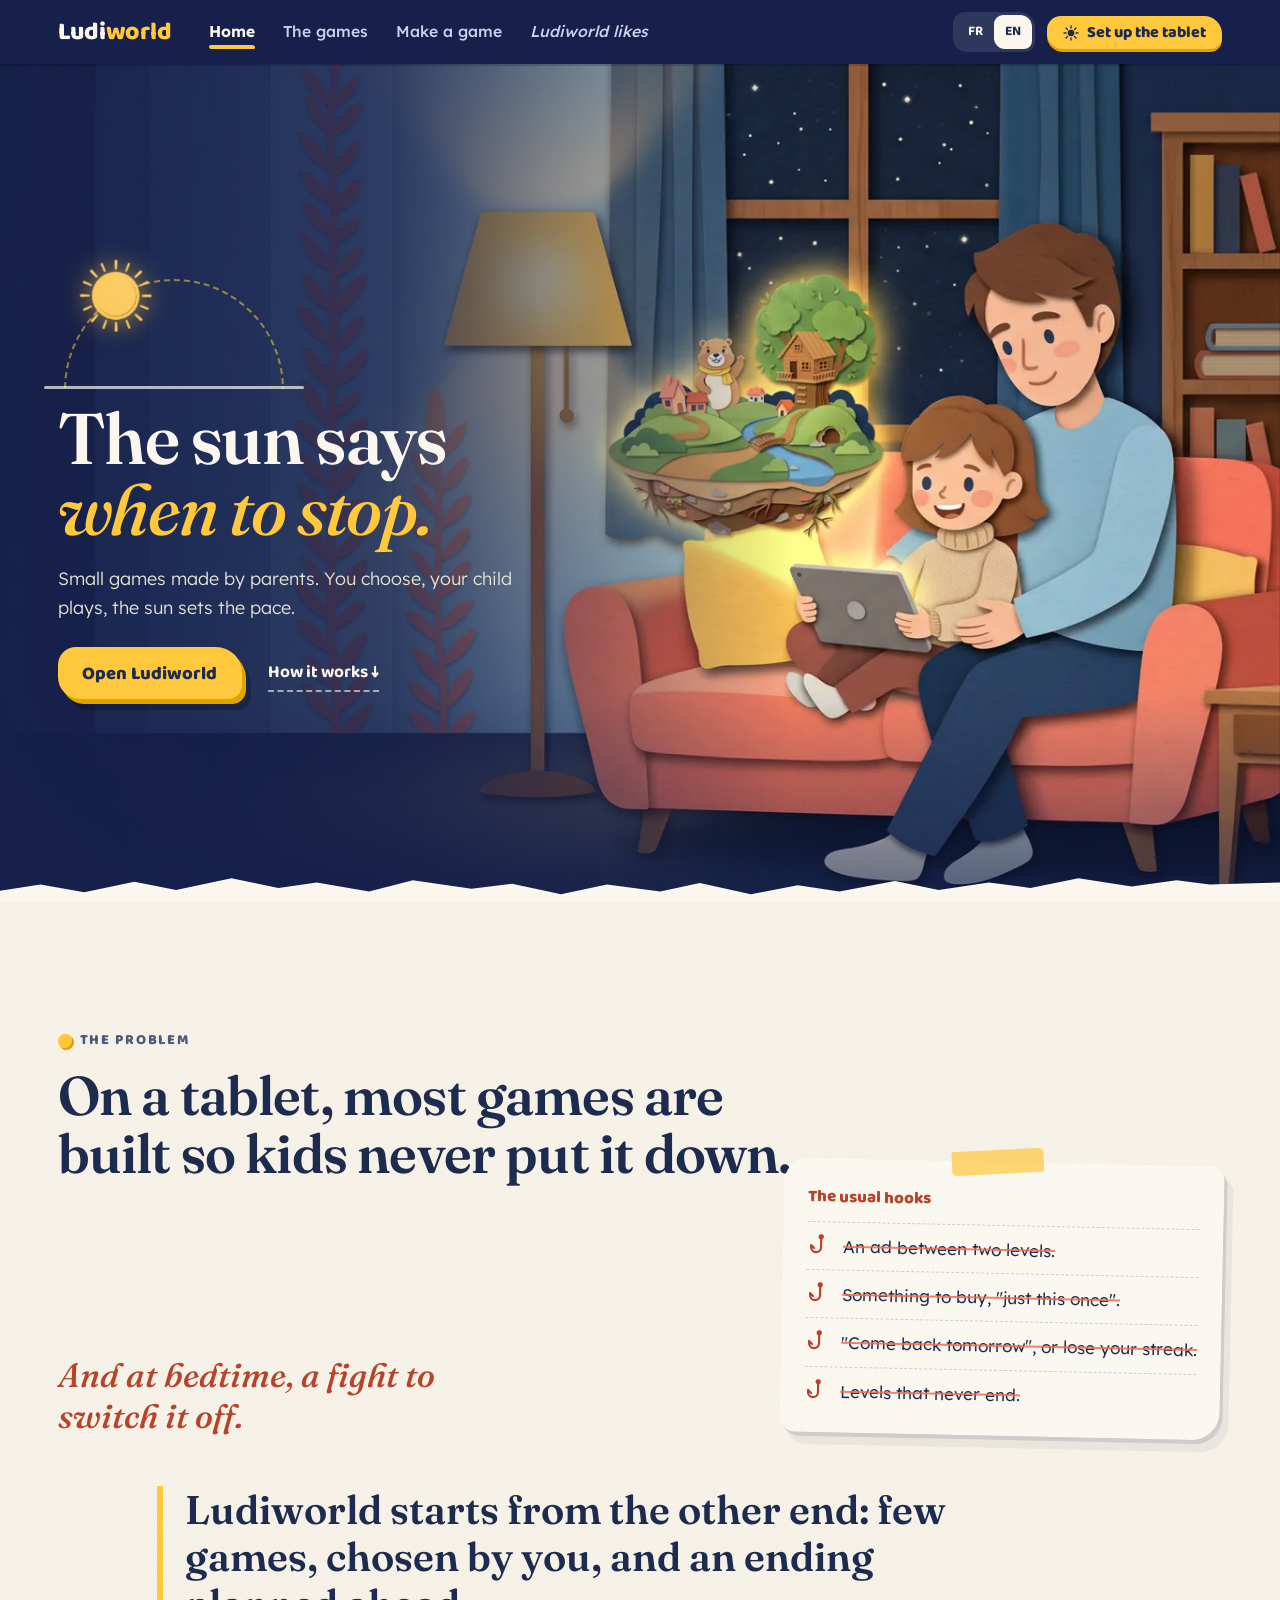
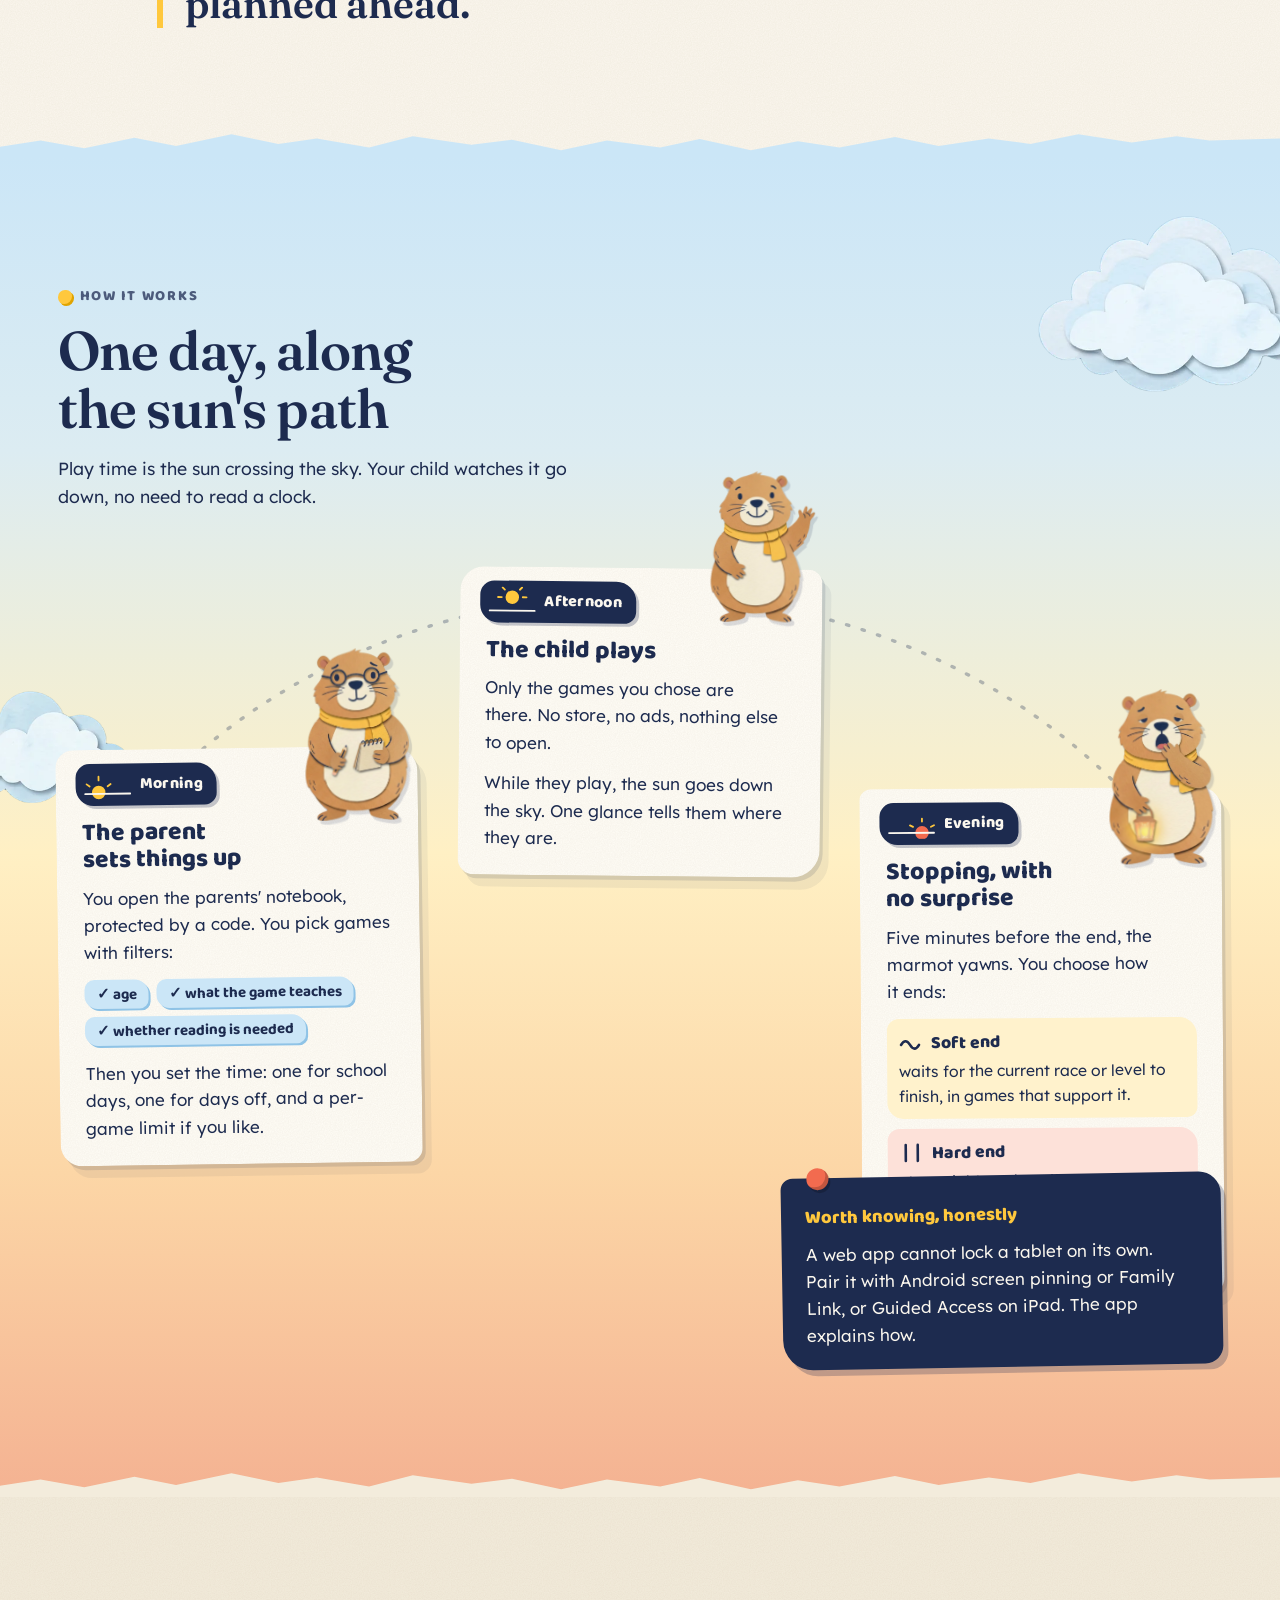
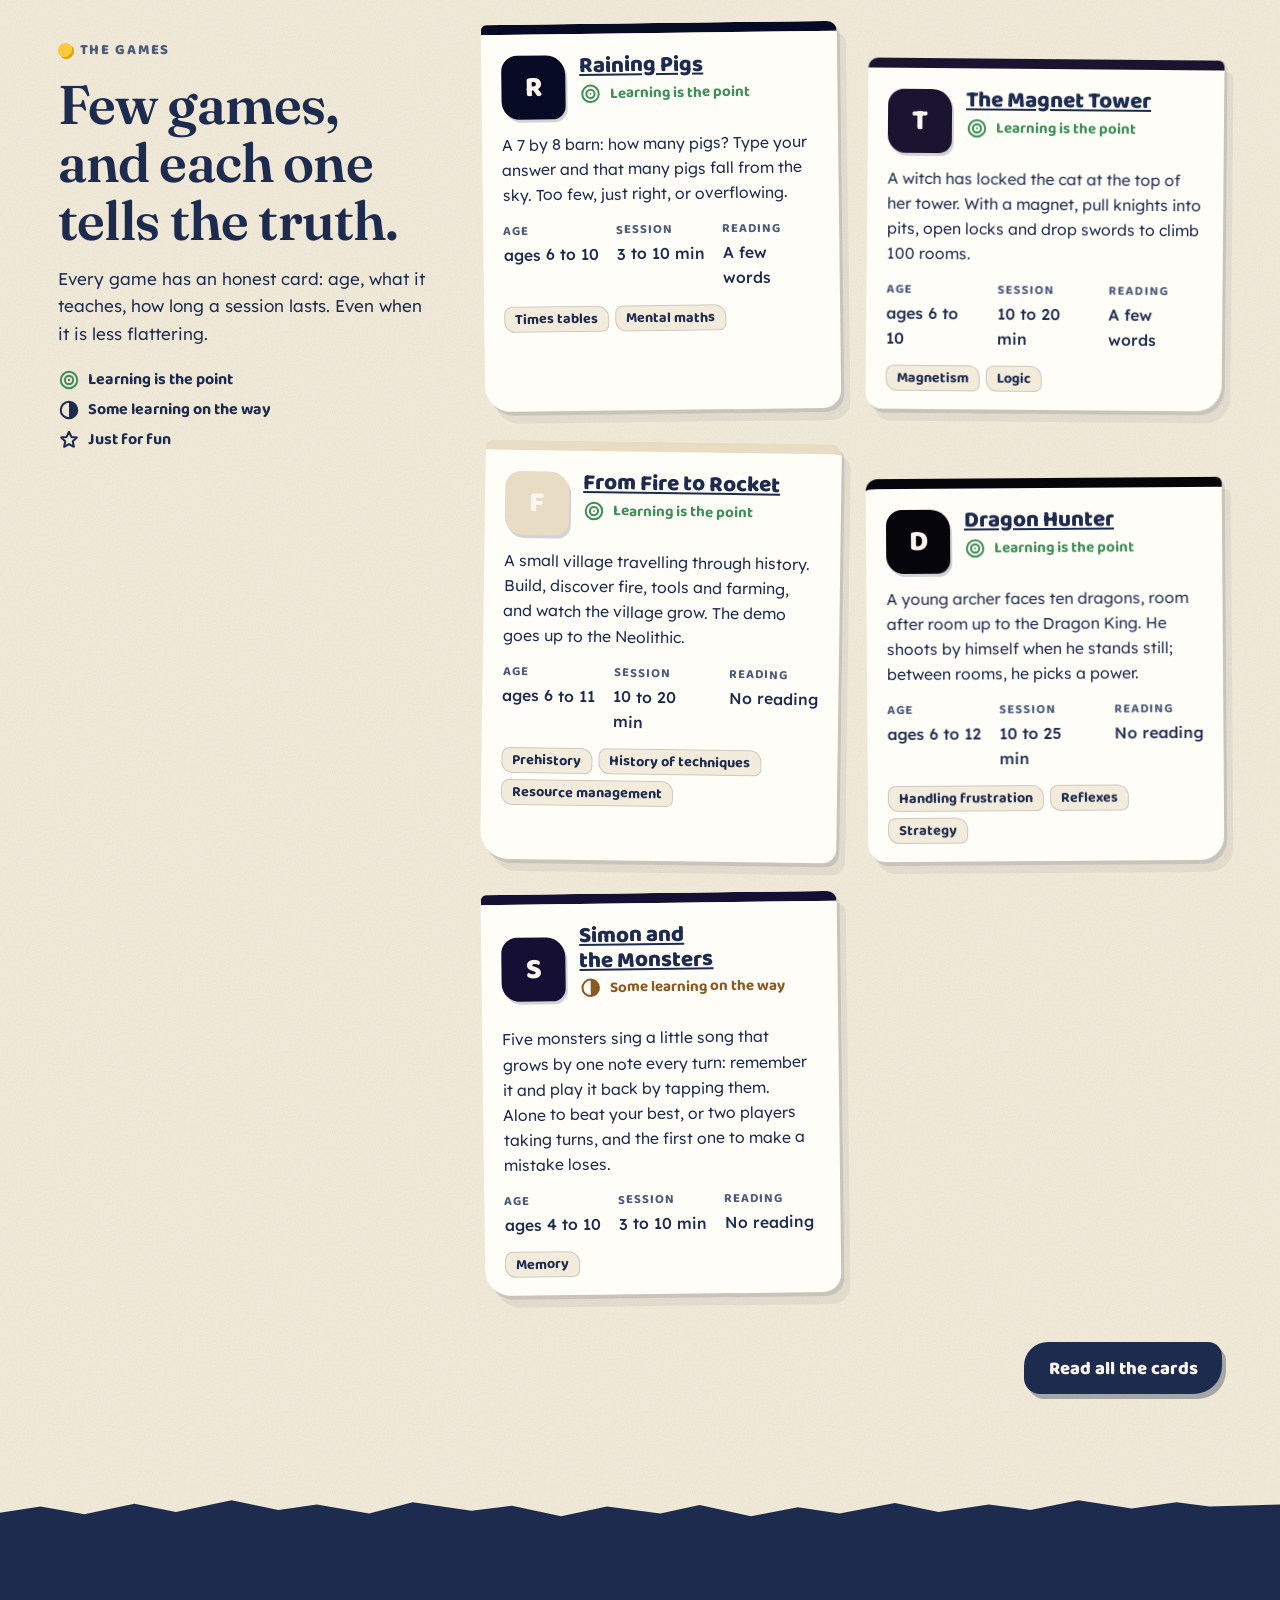
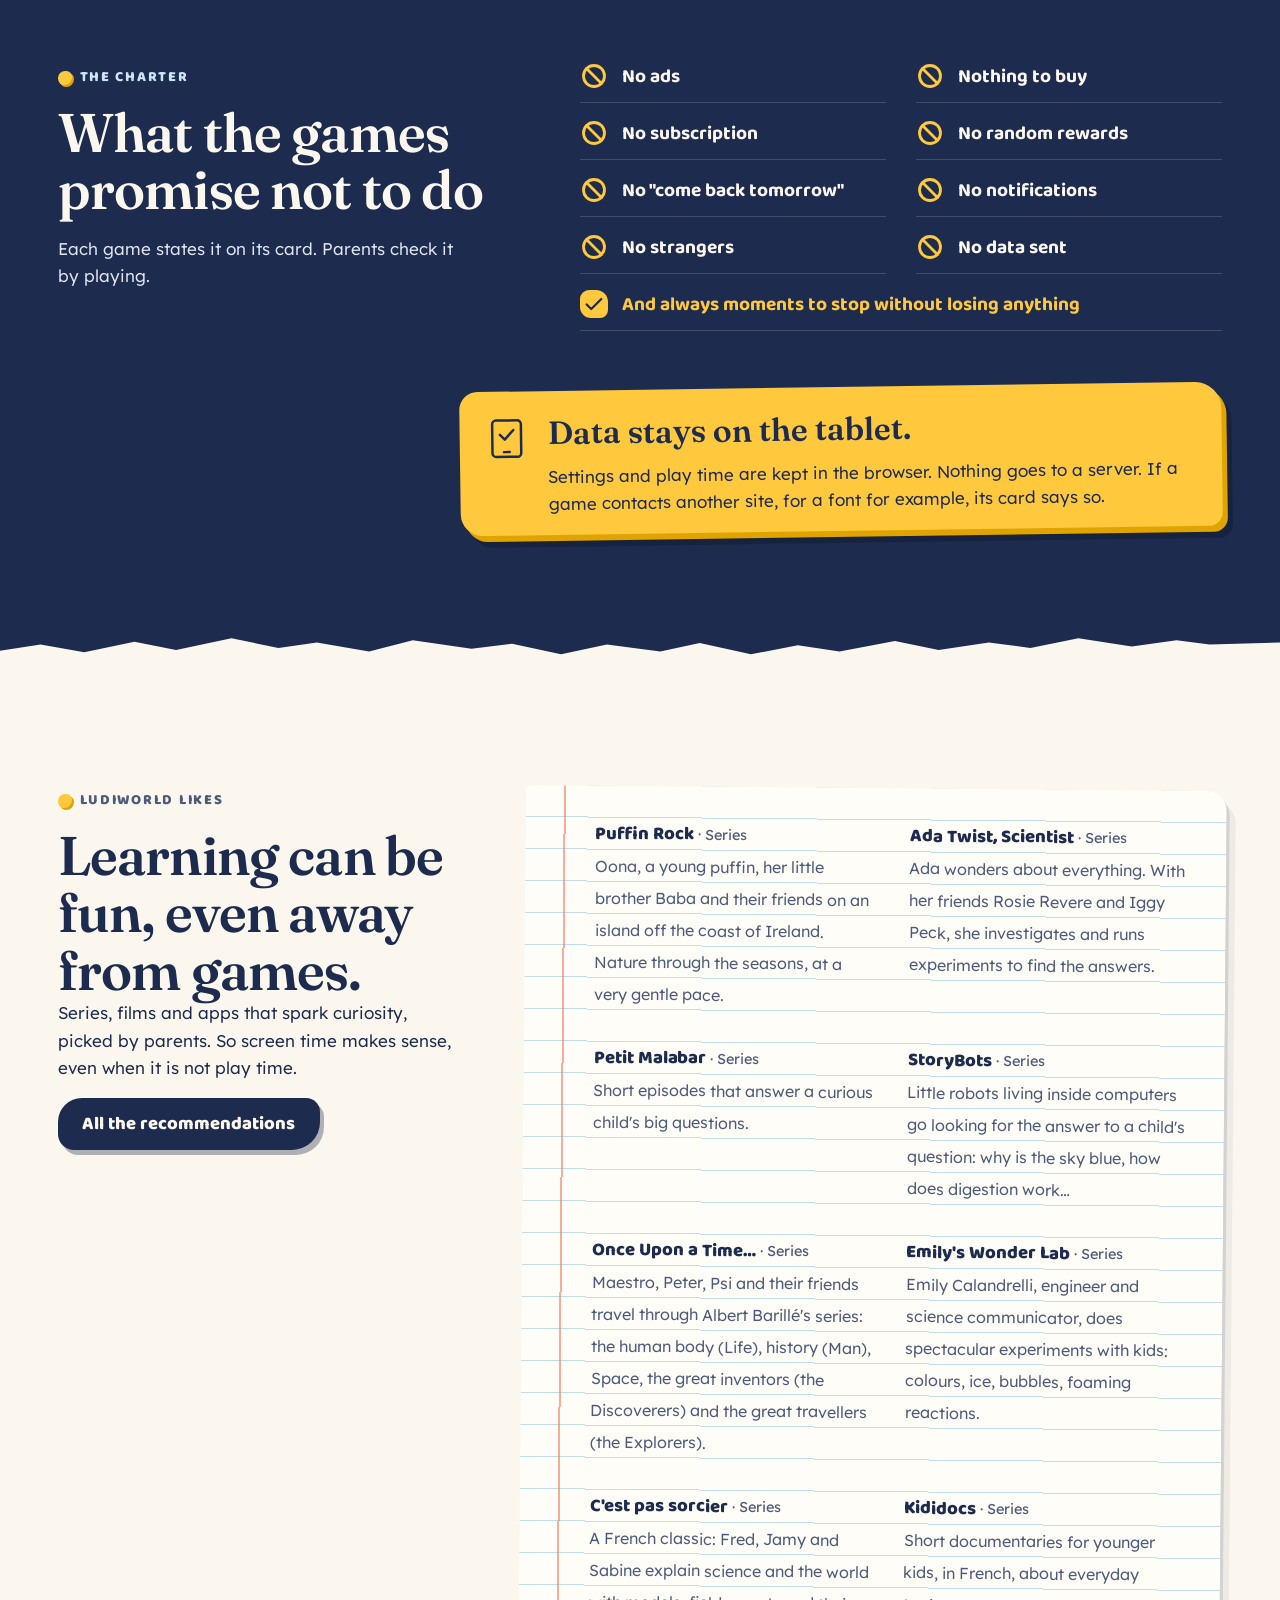
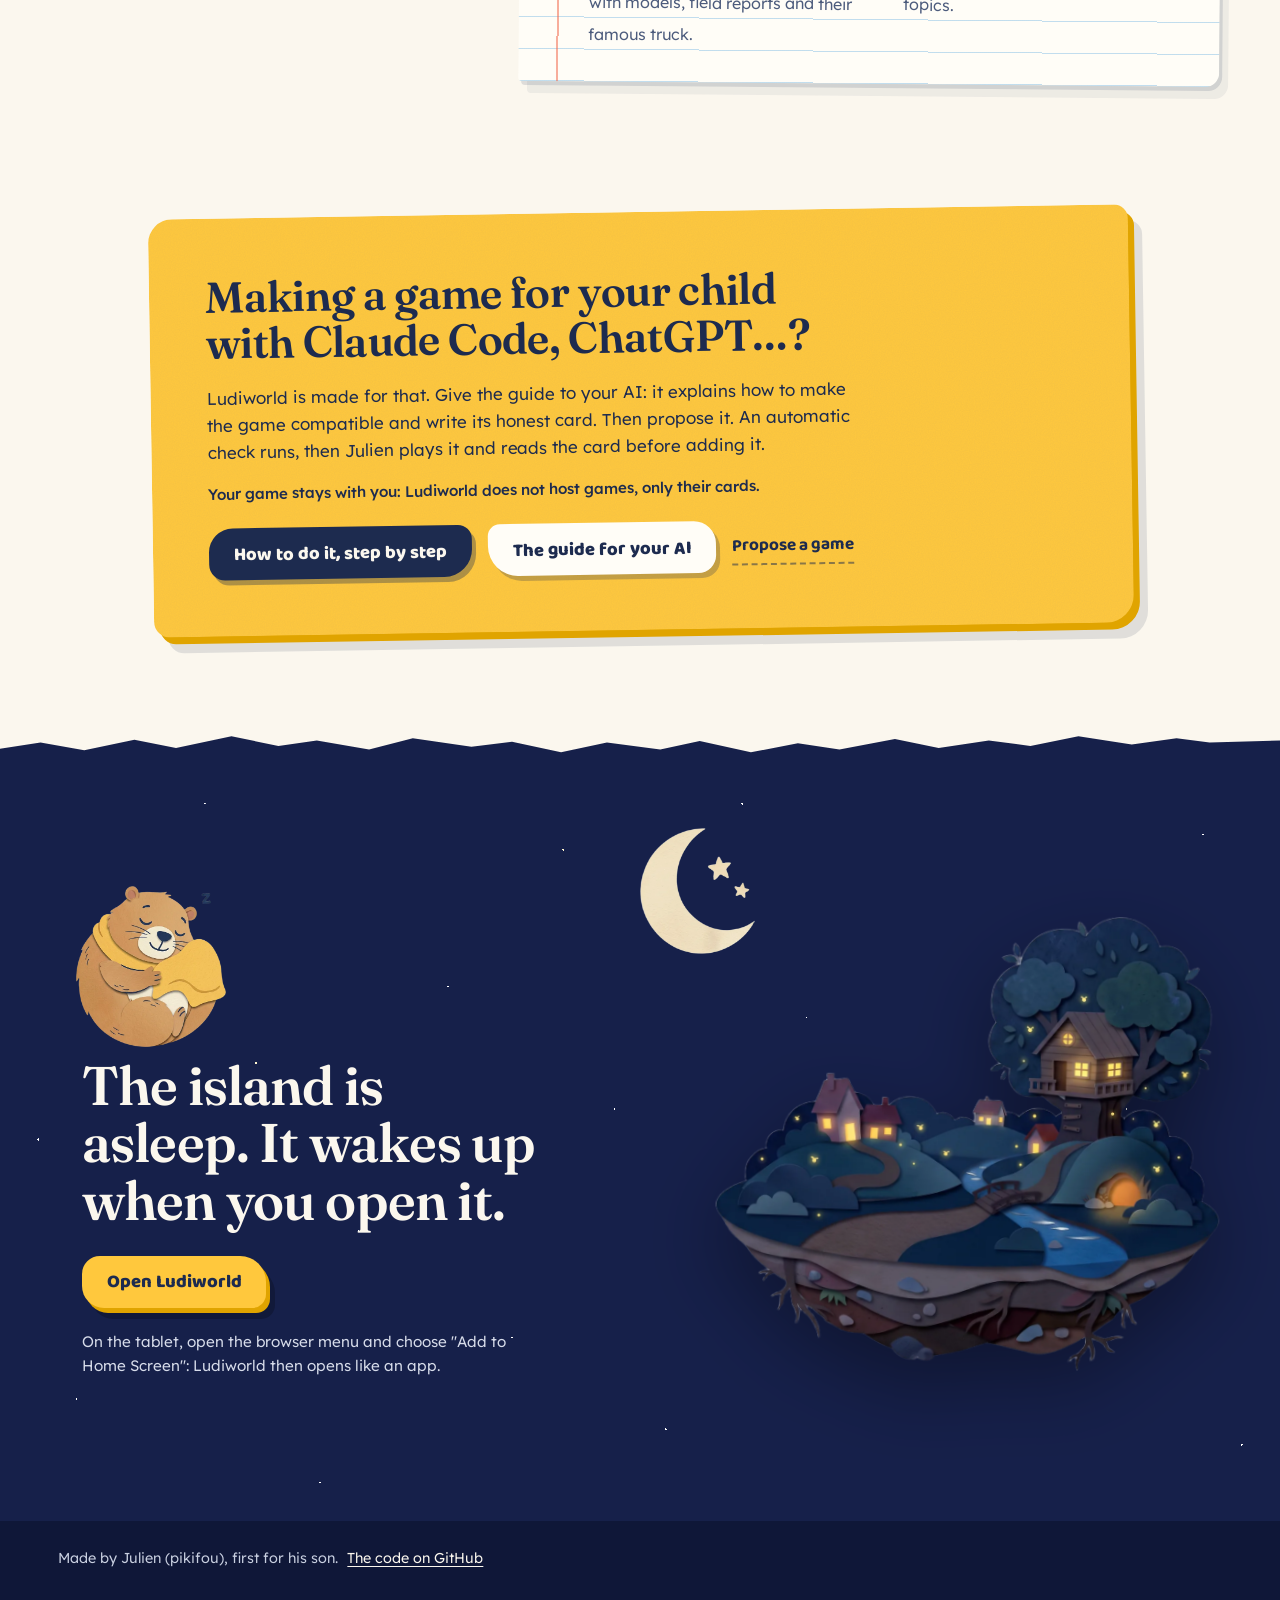
==== docs/index.html @ d77942cc "Site autour de l'appli : barre commune, Les jeux, Créer un jeu, Ludiworld aime bien - Barre du site " ====
<!doctype html>
<html lang="fr">
<head>
  <meta charset="utf-8">
  <meta name="viewport" content="width=device-width, initial-scale=1, viewport-fit=cover">
  <title>Ludiworld</title>
  <meta name="description" content="Des petits jeux faits maison par des parents, qui font apprendre. Le parent choisit les jeux et le temps de jeu, le soleil dit quand on s'arrête.">
  <meta name="theme-color" content="#7cc6f2">
  <link rel="manifest" href="manifest.webmanifest">
  <link rel="icon" href="icons/favicon-64.png">
  <link rel="apple-touch-icon" href="icons/icon-180.png">
  <link rel="preload" href="fonts/baloo2-800.woff2" as="font" type="font/woff2" crossorigin>
  <link rel="preload" href="fonts/lexend.woff2" as="font" type="font/woff2" crossorigin>
  <link rel="stylesheet" href="site/barre.css">
  <link rel="stylesheet" href="style.css">
</head>
<body>
  <!-- Première ouverture : le parent prépare Ludiworld -->
  <section id="v-accueil" class="accueil" hidden></section>

  <!-- Côté enfant : l'île et le soleil -->
  <section id="v-enfant" class="enfant" hidden>
    <div class="ciel" aria-hidden="true">
      <img class="astre soleil" src="img/soleil.webp" alt="">
      <img class="astre lune" src="img/lune.webp" alt="">
      <span class="etoiles"></span>
      <img class="nuage n1" src="img/nuage-1.webp" alt="">
      <img class="nuage n2" src="img/nuage-2.webp" alt="">
      <img class="nuage n3" src="img/nuage-3.webp" alt="">
    </div>
    <header class="e-haut">
      <h1 class="e-salut" id="e-salut"></h1>
      <p class="e-temps" id="e-temps" aria-live="polite"></p>
      <button type="button" class="e-qui" id="e-qui" hidden><svg viewBox="0 0 24 24" aria-hidden="true" class="ico"><circle cx="12" cy="8" r="4.5" fill="currentColor"/><path d="M3.5 21c1.2-4.6 4.6-7 8.5-7s7.3 2.4 8.5 7z" fill="currentColor"/></svg><span></span></button>
    </header>
    <div class="e-monde" aria-hidden="true">
      <div class="ile">
        <img class="ile-jour" src="img/ile-jour.webp" alt="">
        <img class="ile-nuit" src="img/ile-nuit.webp" alt="">
        <img class="marmotte" id="e-marmotte" src="img/marmotte-salut.webp" alt="">
      </div>
    </div>
    <nav class="e-jeux" id="e-jeux" aria-label="Jeux"></nav>
    <div class="e-dodo" id="e-dodo" hidden></div>
    <button type="button" class="e-parents" id="e-parents"><svg viewBox="0 0 24 24" aria-hidden="true" class="ico"><rect x="4" y="10.5" width="16" height="11" rx="2.5" fill="currentColor"/><path d="M8 10.5V7a4 4 0 0 1 8 0v3.5" fill="none" stroke="currentColor" stroke-width="2.4"/></svg><span class="e-parents-txt" data-fr="Parents" data-en="Parents">Parents</span><span class="e-parents-hint"></span></button>
  </section>

  <!-- Le carnet parent : « Mon Ludiworld », un onglet du site -->
  <section id="v-parent" class="carnet" hidden>
    <div class="c-barre" id="c-barre"></div>
    <aside class="c-rail">
      <div class="c-marque">
        <img src="img/marmotte-carnet.webp" alt="">
        <div><h1 id="c-titre"></h1><p id="c-de"></p></div>
      </div>
      <nav class="c-nav" id="c-nav" role="tablist"></nav>
      <button type="button" class="c-exit" id="c-exit"><svg viewBox="0 0 24 24" aria-hidden="true" class="ico"><circle cx="12" cy="12" r="5" fill="currentColor"/><g stroke="currentColor" stroke-width="2" stroke-linecap="round"><path d="M12 1.5v3M12 19.5v3M1.5 12h3M19.5 12h3M4.6 4.6l2.1 2.1M17.3 17.3l2.1 2.1M4.6 19.4l2.1-2.1M17.3 6.7l2.1-2.1"/></g></svg><span></span></button>
    </aside>
    <main class="c-page" id="c-page"></main>
  </section>

  <dialog id="sheet" class="sheet" aria-labelledby="sheet-title"></dialog>
  <dialog id="gate" class="gate"></dialog>
  <dialog id="qui" class="gate qui"></dialog>
  <p id="toast" class="toast" role="status" hidden></p>

  <div id="player" class="player" hidden>
    <button type="button" class="player-back" id="player-back"></button>
    <p class="p-reste" id="p-reste" hidden></p>
    <div class="p-bandeau" id="p-bandeau" role="status" hidden></div>
    <div class="p-rideau" id="p-rideau" hidden></div>
  </div>

  <script src="site/barre.js"></script>
  <script src="textes.js"></script>
  <script src="temps.js"></script>
  <script src="app.js"></script>
</body>
</html>
---- docs/site/barre.css ----
/* Ludiworld : la barre du site (pages du site et carnet parent). Les polices sont chargées par la page. */
.lw-barre {
  --lw-nuit: #16204a;
  --lw-papier: #fbf7ee;
  --lw-soleil: #ffc83d;
  --lw-soleil-fonce: #e0a400;
  --lw-encre: #1d2b4f;
  --lw-doux: #c9d2ee;
  position: relative; z-index: 20;
  display: flex; align-items: center; gap: 10px 26px;
  min-height: 64px; padding: 8px clamp(16px, 4.5vw, 64px);
  padding-top: max(8px, env(safe-area-inset-top));
  background: var(--lw-nuit); color: var(--lw-papier);
  font-family: "Lexend", "Segoe UI", sans-serif;
  box-shadow: 0 2px 0 rgba(0, 0, 0, .18);
}
.lw-marque {
  flex: none; font-family: "Baloo 2", "Trebuchet MS", sans-serif; font-weight: 800; font-size: 1.55rem; line-height: 1;
  color: var(--lw-papier); text-decoration: none; letter-spacing: -.01em;
}
.lw-marque span { color: var(--lw-soleil); }

.lw-onglets { display: flex; gap: 4px; min-width: 0; }
.lw-onglet {
  position: relative; display: inline-flex; align-items: center; gap: 6px;
  padding: 10px 12px; white-space: nowrap;
  font-weight: 500; font-size: .98rem; line-height: 1.1; text-decoration: none; color: var(--lw-doux);
  border-radius: 12px 16px 10px 14px;
}
.lw-onglet:hover { color: var(--lw-papier); background: rgba(255, 255, 255, .07); }
/* L'onglet de la page : un rayon de soleil dessous, en plus de la couleur (pas seulement la couleur). */
.lw-onglet[aria-current="page"] { color: var(--lw-papier); font-weight: 700; }
.lw-onglet[aria-current="page"]::after {
  content: ""; position: absolute; left: 12px; right: 12px; bottom: 2px; height: 4px;
  background: var(--lw-soleil); border-radius: 3px 5px 2px 4px;
}
.lw-moi { color: var(--lw-soleil); font-weight: 700; }
.lw-aime { font-style: italic; } /* annexe : ça se voit jusque dans la barre */
.lw-ico { width: 16px; height: 16px; flex: none; }

.lw-cote { margin-left: auto; display: flex; align-items: center; gap: 12px; flex: none; }
.lw-langs { display: flex; background: rgba(255, 255, 255, .1); padding: 3px; border-radius: 12px 16px 10px 14px; }
.lw-langs button {
  font: 700 .85rem/1 "Baloo 2", "Trebuchet MS", sans-serif; color: var(--lw-papier); background: none; border: 0;
  min-width: 38px; min-height: 34px; border-radius: 9px 12px 8px 11px; cursor: pointer;
}
.lw-langs button[aria-pressed="true"] { background: var(--lw-papier); color: var(--lw-encre); }
.lw-action {
  display: inline-flex; align-items: center; gap: 8px; padding: 9px 16px 8px; white-space: nowrap;
  font-family: "Baloo 2", "Trebuchet MS", sans-serif; font-weight: 800; font-size: 1rem; line-height: 1;
  color: var(--lw-encre); background: var(--lw-soleil); text-decoration: none;
  border-radius: 14px 18px 12px 16px; box-shadow: 0 3px 0 var(--lw-soleil-fonce);
}
.lw-action:hover { transform: translateY(-1px); }
.lw-barre a:focus-visible, .lw-barre button:focus-visible { outline: 3px solid var(--lw-soleil); outline-offset: 2px; }

/* Téléphone et tablette en portrait : la marque et les boutons en haut, les onglets dessous, qu'on fait défiler. */
@media (max-width: 1080px) {
  .lw-barre { flex-wrap: wrap; padding-bottom: 0; }
  .lw-onglets {
    order: 3; width: calc(100% + 2 * clamp(16px, 4.5vw, 64px)); margin: 0 calc(-1 * clamp(16px, 4.5vw, 64px));
    padding: 0 clamp(10px, 4.5vw, 58px) 4px; overflow-x: auto; scrollbar-width: none;
  }
  .lw-onglets::-webkit-scrollbar { display: none; }
}
@media (max-width: 480px) {
  .lw-barre { column-gap: 8px; }
  .lw-cote { gap: 8px; }
  .lw-langs button { min-width: 32px; }
  .lw-action { padding: 8px 11px 7px; font-size: .9rem; }
  .lw-action .lw-ico { display: none; }
  .lw-marque { font-size: 1.35rem; }
}
---- docs/style.css ----
/* Ludiworld : « Le soleil de Ludiworld ». Papier découpé, ciel qui tourne avec le temps de jeu.
   Côté enfant : Baloo 2, ciel et île. Carnet parent : Fraunces + Lexend, papier et encre. */

@font-face { font-family: "Baloo 2"; font-weight: 500; font-display: swap; src: url(fonts/baloo2-500.woff2) format("woff2"); }
@font-face { font-family: "Baloo 2"; font-weight: 700; font-display: swap; src: url(fonts/baloo2-700.woff2) format("woff2"); }
@font-face { font-family: "Baloo 2"; font-weight: 800; font-display: swap; src: url(fonts/baloo2-800.woff2) format("woff2"); }
@font-face { font-family: "Lexend"; font-weight: 300 700; font-display: swap; src: url(fonts/lexend.woff2) format("woff2"); }
@font-face { font-family: "Fraunces"; font-weight: 500 700; font-display: swap; src: url(fonts/fraunces.woff2) format("woff2"); }
@font-face { font-family: "Fraunces"; font-style: italic; font-weight: 400 600; font-display: swap; src: url(fonts/fraunces-italic.woff2) format("woff2"); }

@property --ciel-haut { syntax: "<color>"; inherits: true; initial-value: #7cc6f2; }
@property --ciel-bas { syntax: "<color>"; inherits: true; initial-value: #dff3fc; }

:root {
  --ciel: #cbe6f7;
  --ciel-fonce: #8fc3e6;
  --encre: #1d2b4f;
  --encre-douce: #4c5b7c;
  --soleil: #ffc83d;
  --soleil-fonce: #e0a400;
  --soleil-pale: #fff1c4;
  --papier: #fbf7ee;
  --papier-2: #f3ecdc;
  --papier-3: #e8dec7;
  --corail: #f26b4f;
  --corail-fonce: #c94a31;
  --feuille: #3f8f5a;
  --bois: #c98b4f;
  --nuit: #16204a;
  --blanc: #ffffff;

  --f-jeu: "Baloo 2", "Lexend", sans-serif;
  --f-titre: "Fraunces", Georgia, serif;
  --f-texte: "Lexend", "Baloo 2", sans-serif;

  /* Papier découpé : jamais deux coins pareils. */
  --coupe-1: 18px 26px 14px 22px;
  --coupe-2: 24px 14px 22px 16px;
  --coupe-3: 12px 20px 26px 14px;
  --ombre-papier: 0 1px 0 rgba(29, 43, 79, .08), 0 3px 0 rgba(29, 43, 79, .06), 0 14px 26px -14px rgba(29, 43, 79, .45);
  --grain: url("data:image/svg+xml,%3Csvg xmlns='http://www.w3.org/2000/svg' width='180' height='180'%3E%3Cfilter id='n'%3E%3CfeTurbulence type='fractalNoise' baseFrequency='.85' numOctaves='3' stitchTiles='stitch'/%3E%3CfeColorMatrix values='0 0 0 0 .1 0 0 0 0 .1 0 0 0 0 .2 0 0 0 .55 0'/%3E%3C/filter%3E%3Crect width='100%25' height='100%25' filter='url(%23n)'/%3E%3C/svg%3E");
  color-scheme: light;
}

* { box-sizing: border-box; }
html { -webkit-text-size-adjust: 100%; }
body {
  margin: 0; min-height: 100vh; min-height: 100dvh;
  background: var(--ciel); color: var(--encre);
  font-family: var(--f-texte); font-size: 1rem; line-height: 1.5;
  -webkit-tap-highlight-color: transparent;
}
body::after { /* grain de papier sur tout l'écran */
  content: ""; position: fixed; inset: 0; pointer-events: none; z-index: 50;
  background-image: var(--grain); opacity: .07; mix-blend-mode: multiply;
}
button, input, select { font: inherit; color: inherit; }
button { cursor: pointer; }
button:disabled { cursor: default; }
a { color: inherit; }
img { max-width: 100%; }
[hidden] { display: none !important; }
:focus-visible { outline: 3px solid var(--soleil-fonce); outline-offset: 3px; }
.ico { width: 1.15em; height: 1.15em; flex: none; vertical-align: -.2em; }
.initiale {
  display: grid; place-items: center; width: 100%; height: 100%; aspect-ratio: 1; border-radius: 22%;
  background: var(--game, var(--encre)); color: var(--papier); font-family: var(--f-jeu); font-weight: 800; font-size: 2rem;
}
.a-jeu .initiale, .par-jeu .initiale, .dodo-liste .initiale { width: 48px; height: 48px; font-size: 1.4rem; }
.sheet-head .initiale { width: 84px; height: 84px; flex: none; }
.fj-img.initiale { width: 76px; height: 76px; }
.sr { position: absolute; width: 1px; height: 1px; overflow: hidden; clip: rect(0 0 0 0); white-space: nowrap; }

/* ---------- Boutons ---------- */
.btn-sun, .btn-ink, .btn-ghost, .btn-danger {
  display: inline-flex; align-items: center; justify-content: center; gap: 8px;
  border: 0; padding: 12px 20px; min-height: 48px;
  font-family: var(--f-jeu); font-weight: 800; font-size: 1.12rem; line-height: 1;
  border-radius: var(--coupe-1); transition: transform .12s, box-shadow .12s;
}
.btn-sun { background: var(--soleil); color: var(--encre); box-shadow: 0 5px 0 var(--soleil-fonce); }
.btn-sun:active:not(:disabled) { transform: translateY(3px); box-shadow: 0 2px 0 var(--soleil-fonce); }
.btn-sun:disabled { background: var(--papier-3); color: var(--encre-douce); box-shadow: 0 5px 0 #d5c9ad; }
.btn-sun.big { font-size: 1.35rem; padding: 16px 28px; min-height: 60px; }
.btn-ink { background: var(--encre); color: var(--papier); box-shadow: 0 4px 0 #0c1430; border-radius: var(--coupe-2); }
.btn-ink:active { transform: translateY(2px); box-shadow: 0 2px 0 #0c1430; }
.btn-ghost { background: transparent; color: var(--encre); box-shadow: inset 0 0 0 2px var(--encre); border-radius: var(--coupe-3); }
.btn-danger { background: var(--corail); color: var(--blanc); box-shadow: 0 4px 0 var(--corail-fonce); }
.lien { background: none; border: 0; padding: 4px 0; text-decoration: underline; text-underline-offset: 3px; text-decoration-thickness: 2px; font-weight: 600; color: inherit; }
.erreur { font-weight: 600; color: var(--corail-fonce); }

.langs { display: inline-flex; gap: 2px; background: rgba(255, 255, 255, .55); border-radius: 999px; padding: 3px; }
.langs button { border: 0; background: transparent; border-radius: 999px; padding: 4px 12px; font-family: var(--f-jeu); font-weight: 700; color: var(--encre-douce); }
.langs button[aria-pressed="true"] { background: var(--encre); color: var(--papier); }

.choix { display: flex; flex-wrap: wrap; gap: 8px; margin: 6px 0 4px; }
.choix button {
  display: inline-flex; align-items: center; gap: 6px; min-height: 44px; padding: 6px 16px;
  border: 2px solid var(--encre); background: var(--blanc); border-radius: var(--coupe-2);
  font-family: var(--f-jeu); font-weight: 700; font-size: 1.05rem;
}
.choix button.on { background: var(--encre); color: var(--papier); }
.choix.ages button { min-width: 50px; justify-content: center; }

.champ-label { display: block; margin: 18px 0 6px; font-weight: 600; font-size: .92rem; color: var(--encre-douce); }
input[type="text"], input[type="search"], select {
  width: 100%; min-height: 50px; padding: 10px 14px; font-size: 1.1rem;
  border: 2px solid var(--encre); border-radius: var(--coupe-3); background: var(--blanc);
}
select { width: auto; min-height: 40px; padding: 4px 10px; font-size: 1rem; }

/* =====================================================================
   Accueil
   ===================================================================== */
.accueil { min-height: 100dvh; background: linear-gradient(#7cc6f2, #dff3fc 70%); }
.a-bienvenue {
  min-height: 100dvh; display: grid; grid-template-columns: minmax(0, 1fr) minmax(320px, 520px);
  align-items: center; gap: 0 clamp(16px, 4vw, 64px); padding: clamp(16px, 4vw, 56px);
  max-width: 1280px; margin: 0 auto;
}
.a-ciel { position: relative; aspect-ratio: 1.1; order: 2; }
.a-soleil { position: absolute; width: 30%; left: 4%; top: 2%; animation: lever 2.4s cubic-bezier(.2, .8, .2, 1) both; }
.a-nuage { position: absolute; width: 34%; right: 2%; top: 12%; animation: glisse 2.4s .3s cubic-bezier(.2, .8, .2, 1) both; }
.a-ile { position: absolute; width: 92%; left: 4%; bottom: 0; animation: monte 1.8s .2s cubic-bezier(.2, .9, .25, 1) both, flotte 7s 2s ease-in-out infinite; }
.a-marmotte { position: absolute; width: 20%; left: 54%; bottom: 40%; animation: coucou .7s 1.6s cubic-bezier(.3, 1.6, .5, 1) both; }
.a-texte { order: 1; animation: monte 1.2s .1s cubic-bezier(.2, .9, .25, 1) both; }
.a-texte .langs { margin-bottom: 18px; }
.a-kicker { margin: 0; font-family: var(--f-titre); font-style: italic; font-size: 1.2rem; color: var(--encre-douce); }
.wordmark { font-family: var(--f-jeu); font-weight: 800; font-size: clamp(3.4rem, 10vw, 6.6rem); line-height: .85; letter-spacing: -.02em; margin: 0 0 10px; color: var(--encre); }
.a-titre { font-family: var(--f-titre); font-weight: 600; font-size: clamp(1.5rem, 3.4vw, 2.3rem); line-height: 1.1; margin: 0 0 14px; max-width: 18ch; }
.a-lead { font-size: 1.06rem; max-width: 46ch; margin: 0 0 22px; }
.a-hint { color: var(--encre-douce); font-size: .9rem; margin: 10px 0 18px; }

.a-cadre {
  min-height: 100dvh; display: grid; grid-template-columns: minmax(200px, 34%) minmax(0, 1fr); align-items: start;
  max-width: 1120px; margin: 0 auto; padding: clamp(16px, 4vw, 48px); gap: clamp(16px, 4vw, 48px);
}
.a-illu { position: sticky; top: 40px; display: grid; place-items: center; aspect-ratio: 1; }
.a-illu::before { content: ""; position: absolute; inset: 8%; background: var(--soleil); border-radius: 46% 54% 50% 50% / 52% 46% 54% 48%; box-shadow: var(--ombre-papier); }
.a-illu img { position: relative; width: 66%; animation: coucou .6s cubic-bezier(.3, 1.6, .5, 1) both; }
.a-contenu {
  background: var(--papier); border-radius: var(--coupe-1); box-shadow: var(--ombre-papier);
  padding: clamp(20px, 4vw, 40px); animation: monte .5s cubic-bezier(.2, .9, .25, 1) both;
}
.a-contenu h2 { font-family: var(--f-titre); font-weight: 600; font-size: clamp(1.7rem, 4vw, 2.5rem); line-height: 1.05; margin: 0 0 10px; }
.a-etape { margin: 0 0 6px; font-weight: 600; font-size: .85rem; letter-spacing: .08em; text-transform: uppercase; color: var(--corail-fonce); }
.a-nav { display: flex; justify-content: space-between; gap: 12px; margin-top: 28px; }
.a-fin .a-contenu { align-self: center; }
.note { display: flex; gap: 10px; align-items: flex-start; background: var(--soleil-pale); border-radius: var(--coupe-3); padding: 12px 14px; font-size: .95rem; margin: 0 0 24px; }
.note .ico { margin-top: 3px; color: var(--encre-douce); }

.a-jeux { display: grid; gap: 10px; }
.a-jeu {
  display: grid; grid-template-columns: 56px 1fr auto; align-items: center; gap: 14px; text-align: left;
  padding: 8px 12px 8px 8px; border: 2px solid var(--papier-3); background: var(--blanc); border-radius: var(--coupe-2);
}
.a-jeu img { width: 56px; height: 56px; border-radius: 22%; background: var(--game); object-fit: cover; }
.a-jeu b { display: block; font-family: var(--f-jeu); font-size: 1.15rem; line-height: 1.1; }
.a-jeu-txt span { display: block; font-size: .88rem; color: var(--encre-douce); }
.a-jeu-txt .a-jeu-pitch { margin-top: 2px; font-size: .84rem; line-height: 1.35; color: var(--encre); display: -webkit-box; -webkit-line-clamp: 2; -webkit-box-orient: vertical; overflow: hidden; }
.a-tel { margin-top: 14px; }
.a-tel b { word-break: break-all; }
.a-jeu .coche { display: grid; place-items: center; width: 36px; height: 36px; border-radius: 50%; background: var(--papier-2); color: var(--encre-douce); }
.a-jeu.on { border-color: var(--encre); }
.a-jeu.on .coche { background: var(--encre); color: var(--soleil); }

/* Fin douce / fin nette */
.fins { display: grid; grid-template-columns: repeat(auto-fit, minmax(240px, 1fr)); gap: 12px; }
.fin {
  display: grid; grid-template-columns: 70px 1fr; gap: 12px; align-items: start; text-align: left;
  padding: 14px; border: 2px solid var(--papier-3); background: var(--blanc); border-radius: var(--coupe-3);
}
.fin img { width: 70px; }
.fin b { display: flex; align-items: center; gap: 6px; font-family: var(--f-jeu); font-size: 1.25rem; line-height: 1.1; margin-bottom: 4px; }
.fin-txt > span { font-size: .9rem; color: var(--encre-douce); }
.fin.on { border-color: var(--encre); background: var(--soleil-pale); box-shadow: 4px 4px 0 var(--encre); }

/* Pavé du code */
.pin { display: grid; justify-items: center; gap: 18px; margin: 10px 0 4px; outline: none; }
.pin-dots { display: flex; gap: 14px; }
.pin-dots span { width: 18px; height: 18px; border-radius: 50%; border: 2.5px solid var(--encre); }
.pin-dots span.on { background: var(--encre); }
.pin-keys { display: grid; grid-template-columns: repeat(3, 72px); gap: 10px; }
.pin-keys button {
  height: 64px; border: 0; background: var(--blanc); box-shadow: 0 3px 0 var(--papier-3), inset 0 0 0 2px var(--papier-3);
  font-family: var(--f-jeu); font-weight: 700; font-size: 1.7rem; border-radius: var(--coupe-2);
}
.pin-keys button:nth-child(odd) { border-radius: var(--coupe-3); }
.pin-keys button:active { transform: translateY(2px); box-shadow: 0 1px 0 var(--papier-3), inset 0 0 0 2px var(--encre); }
.pin-keys .del { font-size: 1.3rem; color: var(--encre-douce); }
.pin.shake .pin-dots { animation: secoue .4s; }
.pin.bloque .pin-keys { opacity: .35; pointer-events: none; }

/* =====================================================================
   Côté enfant
   ===================================================================== */
.enfant {
  position: relative; min-height: 100dvh; overflow: hidden;
  background: linear-gradient(var(--ciel-haut), var(--ciel-bas));
  transition: --ciel-haut 2.5s ease, --ciel-bas 2.5s ease;
  display: grid; grid-template-columns: minmax(0, 1.1fr) minmax(0, 1fr);
  grid-template-rows: auto minmax(0, 1fr);
  grid-template-areas: "monde haut" "monde jeux";
  padding: max(16px, env(safe-area-inset-top)) clamp(16px, 3vw, 40px) 76px;
  gap: 0 clamp(12px, 3vw, 40px);
}
.ciel { position: absolute; inset: 0; pointer-events: none; }
.astre { position: absolute; transition: left 2.5s ease, top 2.5s ease, opacity 1.5s, transform 2.5s ease; }
/* Le soleil descend au-dessus de l'île au fil du temps de jeu (--p : 0 au début, 1 à la fin). */
.soleil { width: clamp(84px, 11vw, 140px); left: calc(3% + var(--p, 0) * 36%); top: calc(3% + var(--p2, 0) * 22%); animation: lever 2.2s cubic-bezier(.2, .8, .2, 1) both; }
.lune { width: clamp(60px, 8vw, 100px); left: 30%; top: 5%; opacity: 0; transform: translateY(30px); }
.etoiles {
  position: absolute; inset: 0 0 40% 0; opacity: 0; transition: opacity 2s;
  background-image: radial-gradient(2px 2px at 12% 18%, #fff8d6, transparent), radial-gradient(2px 2px at 28% 8%, #fff, transparent),
    radial-gradient(1.5px 1.5px at 44% 22%, #fff8d6, transparent), radial-gradient(2px 2px at 63% 12%, #fff, transparent),
    radial-gradient(1.5px 1.5px at 78% 30%, #fff8d6, transparent), radial-gradient(2px 2px at 90% 16%, #fff, transparent),
    radial-gradient(1.5px 1.5px at 6% 40%, #fff, transparent), radial-gradient(1.5px 1.5px at 55% 36%, #fff, transparent);
}
.nuage { position: absolute; opacity: .95; transition: opacity 2s, filter 2s; animation: derive 70s linear infinite alternate; }
.n1 { width: clamp(110px, 16vw, 220px); top: 78%; left: 44%; }
.n2 { width: clamp(130px, 18vw, 260px); top: 6%; left: 62%; animation-duration: 90s; animation-direction: alternate-reverse; }
.n3 { width: clamp(80px, 11vw, 150px); top: 34%; left: 2%; animation-duration: 60s; }
.enfant[data-moment="soir"] .nuage { filter: sepia(.6) saturate(1.6) hue-rotate(-20deg) brightness(1.02); }
.enfant[data-moment="nuit"] .soleil { opacity: 0; transform: translateY(50vh); }
.enfant[data-moment="nuit"] .lune { opacity: 1; transform: none; }
.enfant[data-moment="nuit"] .etoiles { opacity: 1; }
.enfant[data-moment="nuit"] .nuage { opacity: .18; }

.e-haut { grid-area: haut; position: relative; z-index: 2; padding: 4px 4px 0; }
.e-salut {
  margin: 0; font-family: var(--f-jeu); font-weight: 800; line-height: .95; letter-spacing: -.01em;
  font-size: clamp(2.2rem, 6vw, 4rem); color: var(--encre);
  text-shadow: 0 2px 0 rgba(255, 255, 255, .6);
}
.e-temps {
  display: inline-flex; align-items: center; gap: 8px; margin: 10px 0 0; padding: 6px 16px 6px 10px;
  background: var(--papier); border-radius: var(--coupe-2); box-shadow: var(--ombre-papier);
  font-family: var(--f-jeu); font-weight: 800; font-size: clamp(1.2rem, 2.6vw, 1.6rem); line-height: 1.1;
}
.e-qui {
  display: inline-flex; align-items: center; gap: 6px; margin: 10px 0 0 10px; padding: 6px 14px 6px 10px; border: 0;
  background: rgba(255, 255, 255, .6); border-radius: var(--coupe-3); font-family: var(--f-jeu); font-weight: 700; font-size: 1rem; color: var(--encre);
}
.avatar {
  display: inline-grid; place-items: center; width: 34px; height: 34px; flex: none; border-radius: 46% 54% 50% 50% / 52% 46% 54% 48%;
  background: var(--c, var(--encre)); color: var(--blanc); font-family: var(--f-jeu); font-weight: 800; font-size: 1.1rem;
}
.c-enfants { display: flex; flex-wrap: wrap; gap: 8px; margin: 0 0 22px; }
.c-enfants button { display: inline-flex; align-items: center; gap: 8px; padding: 5px 16px 5px 6px; border: 2px solid var(--papier-3); background: var(--blanc); border-radius: 999px; font-weight: 600; }
.c-enfants button.on { border-color: var(--encre); box-shadow: 3px 3px 0 var(--soleil); }
.qui-inner { padding: 24px; text-align: center; }
.qui .qui-inner h2 { margin: 0 0 16px; font-family: var(--f-jeu); font-weight: 800; font-size: 2rem; }
.qui-liste { display: grid; grid-template-columns: repeat(auto-fit, minmax(130px, 1fr)); gap: 12px; }
.qui-enfant { display: grid; justify-items: center; gap: 8px; padding: 16px 10px; border: 2px solid var(--papier-3); background: var(--blanc); border-radius: var(--coupe-2); font-family: var(--f-jeu); font-size: 1.3rem; }
.qui-enfant .avatar { width: 72px; height: 72px; font-size: 2.2rem; }
.qui-enfant.on { border-color: var(--encre); }
.e-temps .ico { width: 1.4em; height: 1.4em; color: var(--soleil-fonce); }
.enfant[data-moment="soir"] .e-temps .ico { color: var(--corail); }
.enfant[data-moment="nuit"] .e-salut { color: var(--papier); text-shadow: none; }
.enfant[data-moment="nuit"] .e-temps .ico { color: var(--encre-douce); }

.e-monde { grid-area: monde; position: relative; z-index: 1; display: grid; place-items: end center; min-height: 0; }
.ile { position: relative; width: min(92%, 560px, 62vh); aspect-ratio: 1100 / 994; animation: monte 1.6s .15s cubic-bezier(.2, .9, .25, 1) both; }
.ile > img { position: absolute; inset: 0; width: 100%; height: 100%; object-fit: contain; }
.ile-jour { animation: flotte 8s 1.8s ease-in-out infinite; transition: filter 2.5s, opacity 2s; }
.ile-nuit { opacity: 0; animation: flotte 8s 1.8s ease-in-out infinite; transition: opacity 2s; }
.enfant[data-moment="soir"] .ile-jour { filter: sepia(.28) saturate(1.15) hue-rotate(-12deg) brightness(.97); }
.enfant[data-moment="nuit"] .ile-nuit { opacity: 1; }
.enfant[data-moment="nuit"] .ile-jour { opacity: 0; }
.ile > .marmotte { inset: auto; width: 11%; height: auto; left: 73%; bottom: 52%; animation: coucou .7s 1.4s cubic-bezier(.3, 1.6, .5, 1) both; }
.enfant[data-moment="nuit"] .ile > .marmotte { width: 12%; left: 72%; bottom: 47%; }
.enfant[data-moment="soir"] .soleil { filter: saturate(1.5) hue-rotate(-28deg); }

.e-jeux {
  grid-area: jeux; position: relative; z-index: 2; align-self: center;
  display: grid; grid-template-columns: repeat(auto-fill, minmax(150px, 1fr)); gap: clamp(14px, 2.4vw, 26px);
  padding: 8px 4px;
}
.tuile {
  position: relative; display: flex; flex-direction: column; align-items: center; gap: 8px;
  padding: 0 0 12px; overflow: hidden; border: 0; background: var(--papier); color: var(--encre);
  border-radius: var(--coupe-1); box-shadow: var(--ombre-papier);
  transform: rotate(-1.2deg); transition: transform .18s cubic-bezier(.3, 1.6, .5, 1);
  animation: tombe .7s calc(.5s + var(--i, 0) * .09s) cubic-bezier(.25, 1.4, .5, 1) both;
}
.e-jeux.calme .tuile { animation: none; }
.tuile:nth-child(2n) { transform: rotate(1.4deg); border-radius: var(--coupe-2); }
.tuile:nth-child(3n) { transform: rotate(-.4deg); border-radius: var(--coupe-3); }
.tuile:hover:not(:disabled) { transform: translateY(-5px) rotate(0); }
.tuile:active:not(:disabled) { transform: scale(.96); }
.tuile-img { display: block; width: 100%; aspect-ratio: 1; overflow: hidden; background: var(--game); } /* l'icône va jusqu'aux bords de la carte */
.tuile-img img { display: block; width: 100%; height: 100%; object-fit: cover; }
.tuile-nom { padding: 0 10px; font-family: var(--f-jeu); font-weight: 700; font-size: clamp(1.05rem, 2vw, 1.25rem); line-height: 1.1; text-align: center; }
.tuile-tag {
  display: inline-flex; align-items: center; gap: 5px; padding: 2px 10px; border-radius: 999px;
  background: var(--soleil-pale); font-family: var(--f-jeu); font-weight: 700; font-size: .92rem;
}
.tuile.fini { background: #dfe3ee; box-shadow: none; }
.tuile.fini .tuile-img { filter: grayscale(.85) brightness(.75); }
.tuile-tag.fini { background: var(--nuit); color: var(--papier); }
.e-vide { grid-column: 1 / -1; font-family: var(--f-jeu); font-size: 1.3rem; background: var(--papier); padding: 20px; border-radius: var(--coupe-1); box-shadow: var(--ombre-papier); }

.e-dodo {
  grid-area: jeux; position: relative; z-index: 2; align-self: center;
  background: var(--papier); border-radius: var(--coupe-1); box-shadow: var(--ombre-papier);
  padding: clamp(20px, 4vw, 36px); animation: tombe .8s .3s cubic-bezier(.25, 1.4, .5, 1) both;
}
.e-dodo h2 { font-family: var(--f-jeu); font-weight: 800; font-size: clamp(1.8rem, 4vw, 2.6rem); line-height: 1; margin: 0 0 10px; }
.e-dodo p { font-size: 1.15rem; margin: 0 0 10px; }
.dodo-titre { font-family: var(--f-jeu); font-weight: 700; color: var(--encre-douce); margin-top: 18px !important; }
.dodo-liste { list-style: none; padding: 0; margin: 0; display: grid; gap: 8px; }
.dodo-liste li { display: flex; flex-wrap: wrap; align-items: center; gap: 4px 10px; font-family: var(--f-jeu); font-weight: 700; font-size: 1.1rem; }
.dodo-liste img { width: 40px; height: 40px; border-radius: 22%; }
.dodo-ok { display: inline-flex; gap: 4px; align-items: center; font-weight: 500; font-size: .95rem; color: var(--feuille); }

.e-parents {
  position: fixed; box-shadow: 0 2px 8px rgba(29, 43, 79, .12); z-index: 5; left: max(14px, env(safe-area-inset-left)); bottom: max(14px, env(safe-area-inset-bottom));
  display: inline-flex; align-items: center; gap: 6px; padding: 8px 14px; border: 0; border-radius: 999px;
  background: rgba(255, 255, 255, .5); color: var(--encre-douce); font-family: var(--f-jeu); font-weight: 700; font-size: .95rem;
  user-select: none; -webkit-user-select: none; touch-action: none; overflow: hidden;
}
.e-parents::before { /* l'anneau qui se remplit pendant l'appui long */
  content: ""; position: absolute; inset: 0; background: var(--soleil); transform-origin: left; transform: scaleX(0); z-index: -1;
}
.e-parents.hold::before { transform: scaleX(1); transition: transform 1.2s linear; }
.e-parents-hint:empty { display: none; }
.e-parents.hint .e-parents-hint { display: inline; }
.e-parents-hint { display: none; font-weight: 500; }
.enfant[data-moment="nuit"] .e-parents { background: rgba(255, 255, 255, .15); color: #c9d2ee; }

/* =====================================================================
   Le carnet parent
   ===================================================================== */
.carnet {
  min-height: 100dvh; display: grid; grid-template-columns: 270px minmax(0, 1fr);
  background: var(--papier);
  background-image: repeating-linear-gradient(transparent 0 31px, rgba(29, 43, 79, .06) 31px 32px);
}
/* La barre du site au-dessus du carnet : le carnet est l'onglet « Mon Ludiworld ». */
.c-barre { grid-column: 1 / -1; position: sticky; top: 0; z-index: 9; min-width: 0; }
.c-rail {
  position: sticky; top: 64px; height: calc(100dvh - 64px); display: flex; flex-direction: column; gap: 22px;
  background: var(--encre); color: var(--papier); padding: 26px 18px;
}
.c-marque { display: flex; align-items: center; gap: 10px; }
.c-marque img { width: 64px; filter: drop-shadow(0 4px 0 rgba(0, 0, 0, .25)); }
.c-marque h1 { margin: 0; font-family: var(--f-titre); font-weight: 600; font-size: 1.9rem; line-height: 1; }
.c-marque p { margin: 2px 0 0; font-family: var(--f-titre); font-style: italic; font-size: 1.05rem; color: var(--soleil); }
.c-nav { display: flex; flex-direction: column; gap: 4px; }
.c-nav button {
  text-align: left; border: 0; background: transparent; color: #c9d2ee; padding: 10px 14px;
  font-family: var(--f-texte); font-weight: 600; font-size: 1.02rem; border-radius: var(--coupe-3);
}
.c-nav button.on { background: var(--papier); color: var(--encre); box-shadow: 4px 4px 0 var(--soleil); }
.c-exit {
  margin-top: auto; display: inline-flex; align-items: center; gap: 10px; justify-content: center;
  border: 0; padding: 12px; border-radius: var(--coupe-1); background: var(--soleil); color: var(--encre);
  font-family: var(--f-jeu); font-weight: 800; font-size: 1.1rem; box-shadow: 0 4px 0 var(--soleil-fonce);
}
.c-page { padding: clamp(18px, 4vw, 52px) clamp(16px, 5vw, 64px) 80px; max-width: 980px; }
.c-h { font-family: var(--f-titre); font-weight: 600; font-size: clamp(1.7rem, 3.6vw, 2.6rem); line-height: 1.08; margin: 0 0 10px; max-width: 24ch; }
.c-lead { max-width: 60ch; color: var(--encre-douce); margin: 0 0 18px; }
.c-note { color: var(--encre-douce); font-size: .92rem; display: flex; gap: 8px; align-items: flex-start; }
.c-note .ico { margin-top: 3px; }
.c-sec { margin-top: 34px; padding-top: 16px; border-top: 2px dashed var(--papier-3); }
.c-sec > h3 {
  display: flex; align-items: center; gap: 8px; margin: 0 0 14px;
  font-family: var(--f-texte); font-weight: 600; font-size: .78rem; letter-spacing: .12em; text-transform: uppercase; color: var(--encre-douce);
}
.c-sec > h3::before { content: ""; width: 10px; height: 10px; border-radius: 50%; background: var(--soleil-fonce); }
.c-sec.encadre { background: var(--soleil-pale); border: 0; border-radius: var(--coupe-1); padding: 18px 20px; }

/* Aujourd'hui */
.c-jour { background: var(--blanc); border-radius: var(--coupe-2); box-shadow: var(--ombre-papier); padding: 20px; margin-top: 16px; }
.c-jour-meta { display: flex; flex-wrap: wrap; gap: 8px 14px; align-items: center; margin: 0 0 12px; font-size: .95rem; color: var(--encre-douce); }
.pastille { padding: 2px 10px; border-radius: 999px; font-weight: 600; font-size: .82rem; }
.pastille.ecole { background: var(--ciel); color: var(--encre); }
.pastille.libre { background: var(--soleil-pale); color: var(--encre); }
.jauge { display: flex; gap: 3px; height: 30px; padding: 3px; background: var(--papier-2); border-radius: 10px 14px 9px 12px; box-shadow: inset 0 0 0 2px var(--papier-3); }
.jauge-part { display: block; height: 100%; background: var(--c, var(--encre)); border-radius: 6px 9px 5px 8px; background-image: var(--grain); background-blend-mode: overlay; }
.c-jour-reste { display: flex; align-items: center; gap: 8px; margin: 12px 0 4px; font-family: var(--f-titre); font-weight: 600; font-size: 1.35rem; }
.c-jour-reste .ico { color: var(--soleil-fonce); }
.c-actions { display: flex; flex-wrap: wrap; gap: 10px; align-items: center; margin-top: 14px; }
.c-actions .btn-ink, .c-actions .btn-ghost { font-size: 1rem; min-height: 44px; padding: 10px 16px; }

.par-jeu { list-style: none; margin: 0; padding: 0; display: grid; gap: 8px; }
.par-jeu li { display: grid; grid-template-columns: 14px 40px 1fr auto; grid-template-areas: "c img nom val" "c img sem sem"; align-items: center; gap: 0 12px; }
.par-jeu li::before { content: ""; grid-area: c; width: 14px; height: 14px; border-radius: 4px 6px 3px 5px; background: var(--c, var(--encre)); }
.par-jeu img { grid-area: img; width: 40px; height: 40px; border-radius: 22%; }
.pj-nom { grid-area: nom; font-weight: 600; }
.pj-val { grid-area: val; font-family: var(--f-titre); font-weight: 600; font-size: 1.1rem; }
.pj-sem { grid-area: sem; font-size: .85rem; color: var(--encre-douce); }
.pj-val.rien { font-family: var(--f-texte); font-weight: 400; font-size: .9rem; color: var(--encre-douce); }

.semaine { display: grid; grid-template-columns: repeat(7, 1fr); gap: 8px; align-items: end; height: 170px; }
.jour { display: grid; grid-template-rows: 1fr auto auto; height: 100%; text-align: center; font-size: .82rem; }
.barre-zone { position: relative; display: flex; align-items: flex-end; justify-content: center; }
.barre { width: 70%; min-height: 3px; background: var(--ciel-fonce); border-radius: 8px 10px 3px 3px; }
.jour.auj .barre { background: var(--soleil); box-shadow: inset 0 0 0 2px var(--soleil-fonce); }
.jour.depasse .barre { background-image: repeating-linear-gradient(45deg, transparent 0 5px, rgba(201, 74, 49, .55) 5px 8px); }
.limite { position: absolute; left: 0; right: 0; border-top: 2px dashed var(--corail); }
.legende { align-items: center; }
.leg-limite { display: inline-block; width: 26px; border-top: 2px dashed var(--corail); }
.alerte { display: flex; gap: 8px; align-items: center; margin: 0 0 14px; padding: 10px 14px; background: #fde5df; color: #9b3420; border-radius: var(--coupe-3); font-weight: 600; }
.plage input[type="date"] { min-height: 48px; padding: 6px 10px; font-size: 1.05rem; border: 2px solid var(--encre); border-radius: var(--coupe-3); background: var(--blanc); }
.jour-val { font-family: var(--f-titre); font-weight: 600; font-size: .95rem; margin-top: 4px; }
.jour-nom { color: var(--encre-douce); }
.jour.auj .jour-nom { color: var(--encre); font-weight: 600; }

.notion { background: var(--blanc); border-radius: var(--coupe-3); padding: 14px 16px; box-shadow: var(--ombre-papier); margin-bottom: 12px; }
.notion-titre { margin: 0; }
.notion-titre b { font-family: var(--f-titre); font-size: 1.2rem; }
.notion-titre span { color: var(--encre-douce); font-size: .9rem; }
.notion-val { margin: 2px 0 8px; color: var(--encre-douce); }
.notion-items { display: grid; gap: 4px; margin-top: 8px; }
.ni-label { display: inline-flex; gap: 6px; align-items: center; font-size: .85rem; font-weight: 600; }
.items { list-style: none; padding: 0; margin: 0; display: flex; flex-wrap: wrap; gap: 6px; }
.items li { padding: 1px 9px; border-radius: 7px 9px 6px 8px; font-family: var(--f-titre); font-weight: 600; font-size: .95rem; }
.items.ok li { background: #e3f1e6; color: #22603a; }
.items.ko li { background: #fde5df; color: #9b3420; border: 1.5px dashed #e08d77; }
.records { list-style: none; padding: 0; margin: 0; display: grid; gap: 4px; }
.records li { display: flex; justify-content: space-between; gap: 12px; padding: 6px 0; border-bottom: 1px dotted var(--papier-3); }
.records b { font-family: var(--f-titre); }

/* Jeux */
.recherche-zone { position: relative; margin: 6px 0 12px; }
.recherche-zone .ico { position: absolute; left: 14px; top: 50%; transform: translateY(-50%); color: var(--encre-douce); }
.recherche-zone input { padding-left: 44px; }
.filtres { display: flex; flex-wrap: wrap; gap: 8px; margin-bottom: 10px; }
.filtre {
  display: inline-flex; align-items: center; gap: 6px; min-height: 38px; padding: 4px 14px;
  border: 2px solid var(--encre); background: var(--blanc); border-radius: var(--coupe-2); font-weight: 600; font-size: .92rem;
}
.filtre.on { background: var(--encre); color: var(--papier); }
.filtre.dom { border-style: dashed; }
.filtre.dom.on { border-style: solid; }
.compte { font-size: .85rem; color: var(--encre-douce); margin: 16px 0 8px; }
.fiche-jeu {
  display: grid; grid-template-columns: 76px minmax(0, 1fr) 200px; gap: 16px; align-items: start;
  background: var(--blanc); border-radius: var(--coupe-2); box-shadow: var(--ombre-papier); padding: 16px; margin-bottom: 14px;
  border-left: 6px solid transparent;
}
.fiche-jeu.on { border-left-color: var(--soleil); }
.fj-img { width: 76px; height: 76px; border-radius: 22%; background: var(--game); object-fit: cover; }
.fiche-jeu h4 { margin: 0; font-family: var(--f-titre); font-weight: 600; font-size: 1.35rem; line-height: 1.1; }
.fj-meta { margin: 2px 0 6px; font-size: .88rem; color: var(--encre-douce); }
.fj-alerte { display: inline-flex; gap: 6px; align-items: center; margin: 0 0 6px; padding: 2px 10px; background: #fde5df; color: #9b3420; border-radius: 8px; font-size: .88rem; font-weight: 600; }
.fj-pitch { margin: 0 0 8px; font-size: .95rem; }
.fj-tags { list-style: none; padding: 0; margin: 0 0 6px; display: flex; flex-wrap: wrap; gap: 6px; }
.fj-tags li { padding: 1px 10px; border-radius: 999px; background: var(--papier-2); font-size: .82rem; }
.fj-tags .niveau.core { background: var(--encre); color: var(--papier); }
.fj-tags .niveau.side { background: var(--ciel); }
.fj-tags .niveau.none { background: var(--soleil-pale); }
.fj-reglage { display: grid; gap: 12px; justify-items: start; }
.interrupteur { display: inline-flex; align-items: center; gap: 10px; border: 0; background: none; padding: 4px 0; font-weight: 600; }
.int-rail { position: relative; width: 58px; height: 32px; border-radius: 999px; background: var(--papier-3); transition: background .2s; }
.int-bouton { position: absolute; top: 3px; left: 3px; width: 26px; height: 26px; border-radius: 50%; background: var(--blanc); display: grid; place-items: center; color: var(--encre-douce); box-shadow: 0 2px 0 rgba(0, 0, 0, .15); transition: transform .2s cubic-bezier(.3, 1.4, .5, 1); }
.int-bouton .ico { width: 15px; height: 15px; }
.interrupteur.on .int-rail { background: var(--encre); }
.interrupteur.on .int-bouton { transform: translateX(26px); color: var(--encre); background: var(--soleil); }
.limite-jeu { display: grid; gap: 8px; font-size: .88rem; color: var(--encre-douce); }
.lj-par-jour { display: grid; grid-template-columns: auto 1fr; align-items: center; gap: 4px 6px; }
.lj-par-jour select { grid-column: 1 / -1; }
.limite-jeu .step-libre { margin: 0; font-size: .85rem; }

/* Temps */
.deux { display: grid; grid-template-columns: repeat(auto-fit, minmax(260px, 1fr)); gap: 18px; }
.deux .c-sec { margin-top: 10px; background: var(--blanc); border: 0; border-radius: var(--coupe-1); box-shadow: var(--ombre-papier); padding: 18px; }
.carte-temps.libre { background: var(--soleil-pale) !important; }
.stepper { display: grid; grid-template-columns: 56px 1fr 56px; align-items: center; gap: 8px; }
.stepper > button { height: 56px; border: 0; background: var(--encre); color: var(--papier); border-radius: var(--coupe-3); display: grid; place-items: center; }
.stepper > button:disabled { background: var(--papier-3); color: var(--encre-douce); }
.step-val { text-align: center; font-family: var(--f-titre); font-weight: 600; font-size: 2.1rem; line-height: 1; }
.stepper.off .step-val { color: var(--encre-douce); }
.step-libre { grid-column: 1 / -1; display: inline-flex; align-items: center; gap: 8px; margin-top: 6px; font-size: .92rem; }
.step-libre input { width: 20px; height: 20px; accent-color: var(--encre); }
.jours { display: flex; flex-wrap: wrap; gap: 8px; }
.jours button { min-width: 58px; min-height: 48px; border: 2px solid var(--encre); background: var(--blanc); border-radius: var(--coupe-3); font-weight: 600; }
.jours button.on { background: var(--soleil); box-shadow: 3px 3px 0 var(--encre); }
.plage { display: flex; flex-wrap: wrap; align-items: center; gap: 10px 22px; }
.plage-champs { display: inline-flex; flex-wrap: wrap; align-items: center; gap: 8px; font-weight: 600; }
.plage input[type="time"] { min-height: 48px; padding: 6px 10px; font-size: 1.15rem; border: 2px solid var(--encre); border-radius: var(--coupe-3); background: var(--blanc); }
.plage.off .plage-champs { opacity: .45; }
.grace { display: flex; flex-wrap: wrap; align-items: center; gap: 4px 12px; margin-top: 14px; font-weight: 600; }

/* Réglages */
.c-settings input[type="text"] { max-width: 360px; }
.etapes { margin: 8px 0 14px; padding-left: 20px; display: grid; gap: 8px; }
.liens { margin: 0; padding-left: 20px; }

.toast {
  position: fixed; z-index: 30; left: 50%; bottom: 22px; transform: translateX(-50%);
  margin: 0; padding: 10px 18px; background: var(--encre); color: var(--papier); border-radius: var(--coupe-2);
  font-weight: 600; box-shadow: var(--ombre-papier); animation: monte .3s both;
}

/* =====================================================================
   Fiche d'un jeu, code parent
   ===================================================================== */
.sheet {
  width: min(660px, 100vw); max-width: 100vw; max-height: 92vh; margin: auto auto 0;
  padding: 0; border: 0; border-radius: 26px 30px 0 0; background: var(--papier); color: var(--encre);
  box-shadow: 0 -10px 40px rgba(29, 43, 79, .3);
}
@media (min-width: 700px) { .sheet { margin: auto; border-radius: var(--coupe-1); max-height: 88vh; } }
.sheet::backdrop, .gate::backdrop { background: rgba(22, 32, 74, .6); }
.sheet[open] { animation: monte .26s cubic-bezier(.2, .9, .3, 1); }
.sheet-inner { padding: 22px 22px 28px; }
.sheet-close, .gate-close {
  position: sticky; top: 0; float: right; margin: -6px -6px 0 0; width: 44px; height: 44px;
  border: 0; border-radius: 50%; background: var(--papier-2); display: grid; place-items: center;
}
.sheet-head { display: flex; gap: 16px; align-items: center; margin-bottom: 14px; }
.sheet-head img { width: 84px; height: 84px; border-radius: 22%; flex: none; background: var(--game, var(--ciel)); }
.sheet-head h2 { font-family: var(--f-titre); font-weight: 600; font-size: 1.9rem; line-height: 1.05; margin: 0; }
.sheet-head p { margin: 4px 0 0; color: var(--encre-douce); font-size: .92rem; }
.pitch { margin: 0 0 18px; font-size: 1.04rem; max-width: 60ch; }
.play { width: 100%; }
.newtab { margin: 10px 0 0; color: var(--encre-douce); font-size: .9rem; text-align: center; }
.facts { display: grid; grid-template-columns: repeat(auto-fit, minmax(150px, 1fr)); gap: 12px 18px; margin: 22px 0 6px; }
.facts div { border-left: 3px solid var(--soleil); padding-left: 10px; }
.facts dt { color: var(--encre-douce); font-size: .82rem; }
.facts dd { margin: 0; font-weight: 600; }
.sheet section { margin-top: 22px; }
.sheet h3 { font-family: var(--f-titre); font-weight: 600; font-size: 1.25rem; margin: 0 0 6px; }
.sheet section p { margin: 0 0 8px; max-width: 62ch; }
.level { font-weight: 600; }
.level.core { color: var(--feuille); }
.chips { display: flex; flex-wrap: wrap; gap: 6px; margin: 4px 0 10px; padding: 0; list-style: none; }
.chips li { background: var(--ciel); border-radius: 999px; padding: 2px 12px; font-size: .9rem; }
.promises { list-style: none; padding: 0; margin: 4px 0 0; display: grid; grid-template-columns: repeat(auto-fit, minmax(200px, 1fr)); gap: 4px 16px; }
.promises li { display: flex; gap: 8px; align-items: center; }
.promises .ico { color: var(--feuille); }
.third { color: var(--encre-douce); font-size: .9rem; margin-top: 8px !important; }
.ours { background: var(--papier-2); border-radius: var(--coupe-3); padding: 12px 16px; }
.ours p { margin: 2px 0 !important; }
.meta { margin-top: 22px; color: var(--encre-douce); font-size: .88rem; }
.meta p { margin: 2px 0; }

.gate {
  width: min(400px, calc(100vw - 24px)); padding: 0; border: 0; border-radius: var(--coupe-1);
  background: var(--papier); color: var(--encre); box-shadow: var(--ombre-papier);
}
.gate[open] { animation: monte .25s cubic-bezier(.2, .9, .3, 1); }
.gate-inner { padding: 20px 22px 24px; text-align: center; display: grid; justify-items: center; gap: 6px; }
.gate-close { justify-self: end; float: none; margin: -6px -8px -30px 0; position: relative; }
.gate-img { width: 74px; }
.gate h2 { margin: 0; font-family: var(--f-titre); font-weight: 600; font-size: 1.6rem; }
.gate-msg { min-height: 1.5em; margin: 0; color: var(--corail-fonce); font-weight: 600; }
.gate-calc { text-align: center; font-size: 1.6rem; max-width: 180px; margin: 8px 0; }

/* =====================================================================
   Le jeu en plein cadre
   ===================================================================== */
.player { position: fixed; inset: 0; z-index: 10; background: #000; }
.player iframe { position: absolute; inset: 0; width: 100%; height: 100%; border: 0; }
.player-back {
  position: absolute; z-index: 2; top: calc(env(safe-area-inset-top) + 8px); left: calc(env(safe-area-inset-left) + 8px);
  height: 34px; padding: 0 12px; border: 0; border-radius: 999px;
  background: rgba(255, 255, 255, .55); color: var(--encre); opacity: .7;
  font-family: var(--f-jeu); font-weight: 700; font-size: .95rem;
}
.player-back:hover, .player-back:focus-visible { opacity: 1; background: #fff; }
.p-reste {
  position: absolute; z-index: 2; top: calc(env(safe-area-inset-top) + 8px); right: calc(env(safe-area-inset-right) + 8px);
  display: inline-flex; align-items: center; gap: 6px; margin: 0; height: 34px; padding: 0 12px 0 8px;
  border-radius: 999px; background: rgba(255, 241, 196, .92); color: var(--encre);
  font-family: var(--f-jeu); font-weight: 800; font-size: 1rem; pointer-events: none;
}
.p-reste .ico { color: var(--corail); width: 1.3em; height: 1.3em; }
.p-reste.derniere { background: var(--encre); color: var(--papier); }
.p-reste.derniere .ico { color: var(--soleil); }
.p-bandeau {
  position: absolute; z-index: 3; left: 50%; top: calc(env(safe-area-inset-top) + 10px); transform: translateX(-50%);
  width: min(460px, calc(100vw - 150px)); min-width: 260px;
  display: grid; grid-template-columns: 64px 1fr; align-items: center; gap: 12px; padding: 10px 16px 10px 10px;
  background: var(--papier); border-radius: var(--coupe-1); box-shadow: 0 12px 30px rgba(0, 0, 0, .35); pointer-events: none;
}
.p-bandeau.entre { animation: descend .7s cubic-bezier(.25, 1.4, .5, 1) both; }
.p-bandeau img { width: 64px; }
.p-bandeau b { display: block; font-family: var(--f-jeu); font-weight: 800; font-size: 1.3rem; line-height: 1.05; }
.p-bandeau span { font-size: 1rem; }
.p-rideau {
  position: absolute; z-index: 4; inset: 0; display: grid; place-items: center; padding: 20px;
  background: linear-gradient(#d9626b, #ffb07a); animation: rideau .9s cubic-bezier(.3, .9, .3, 1) both;
}
.p-rideau[data-moment="nuit"] { background: linear-gradient(#0f1840, #2b3772); }
.rideau-carte {
  width: min(460px, 100%); text-align: center; background: var(--papier); border-radius: var(--coupe-1);
  box-shadow: 0 20px 50px rgba(0, 0, 0, .4); padding: 26px 24px 28px; animation: tombe .7s .5s cubic-bezier(.25, 1.4, .5, 1) both;
}
.rideau-carte img { width: 150px; margin: -80px auto 6px; display: block; }
.rideau-carte h2 { font-family: var(--f-jeu); font-weight: 800; font-size: 2rem; line-height: 1; margin: 0 0 8px; }
.rideau-carte p { font-size: 1.15rem; margin: 0 0 20px; }

/* =====================================================================
   Animations : un lever de soleil et une île qui monte à l'ouverture
   ===================================================================== */
@keyframes lever { from { opacity: 0; translate: 0 140px; scale: .7; } }
@keyframes monte { from { opacity: 0; transform: translateY(40px); } }
@keyframes glisse { from { opacity: 0; translate: 80px 0; } }
@keyframes flotte { 50% { translate: 0 -10px; } }
@keyframes coucou { from { opacity: 0; scale: .4; translate: 0 30px; } }
@keyframes tombe { from { opacity: 0; translate: 0 -60px; rotate: -6deg; } }
@keyframes derive { to { translate: 6vw 0; } }
@keyframes descend { from { opacity: 0; translate: 0 -120%; } }
@keyframes rideau { from { clip-path: inset(0 0 100% 0); } to { clip-path: inset(0 0 0 0); } }
@keyframes secoue { 20%, 60% { translate: -10px 0; } 40%, 80% { translate: 10px 0; } }

@media (prefers-reduced-motion: reduce) {
  *, *::before, *::after { animation: none !important; transition: none !important; }
}

/* =====================================================================
   Écrans étroits ou en hauteur (téléphone, tablette en portrait)
   ===================================================================== */
@media (max-width: 820px), (max-aspect-ratio: 4/5) {
  .enfant { grid-template-columns: 1fr; grid-template-rows: auto auto 1fr; grid-template-areas: "haut" "monde" "jeux"; }
  .soleil { width: clamp(70px, 16vw, 120px); left: calc(10% + var(--p, 0) * 74%); top: calc(13% + var(--p2, 0) * 16%); }
  .lune { left: auto; right: 8%; top: 12%; }
  .ile { width: min(78%, 480px); }
  .e-jeux { align-self: start; grid-template-columns: repeat(auto-fill, minmax(140px, 1fr)); padding-bottom: 40px; }
  .e-parents { background: rgba(255, 255, 255, .85); }
  .e-dodo { align-self: start; }
}
@media (max-width: 1080px) {
  /* La barre passe sur deux lignes : elle défile avec la page, le rail reste accroché en haut. */
  .c-barre { position: static; }
  .c-rail { top: 0; height: 100dvh; }
}
@media (max-width: 900px) {
  .carnet { grid-template-columns: minmax(0, 1fr); }
  .c-rail { position: sticky; z-index: 6; height: auto; flex-direction: row; flex-wrap: wrap; align-items: center; gap: 10px 14px; padding: 12px 14px; }
  .c-marque img { width: 42px; }
  .c-marque h1 { font-size: 1.4rem; }
  .c-nav { order: 3; flex-direction: row; width: 100%; overflow-x: auto; gap: 4px; }
  .c-nav button { white-space: nowrap; padding: 8px 12px; font-size: .95rem; }
  .c-exit { margin: 0 0 0 auto; padding: 8px 14px; font-size: 1rem; }
  .fiche-jeu { grid-template-columns: 60px minmax(0, 1fr); }
  .fj-img { width: 60px; height: 60px; }
  .fj-reglage { grid-column: 1 / -1; grid-template-columns: auto 1fr; align-items: center; padding-top: 10px; border-top: 1px dashed var(--papier-3); }
}
@media (max-width: 760px) {
  .a-bienvenue { grid-template-columns: 1fr; align-content: start; }
  .a-ciel { order: 0; width: min(100%, 420px); margin: 0 auto; }
  .a-cadre { grid-template-columns: 1fr; }
  .a-illu { position: relative; top: 0; width: 140px; margin: 0 auto -30px; z-index: 1; }
  .p-bandeau { width: calc(100vw - 24px); top: calc(env(safe-area-inset-top) + 50px); }
}
@media (max-width: 420px) {
  .pin-keys { grid-template-columns: repeat(3, 66px); }
  .e-jeux { grid-template-columns: repeat(2, minmax(0, 1fr)); }
}
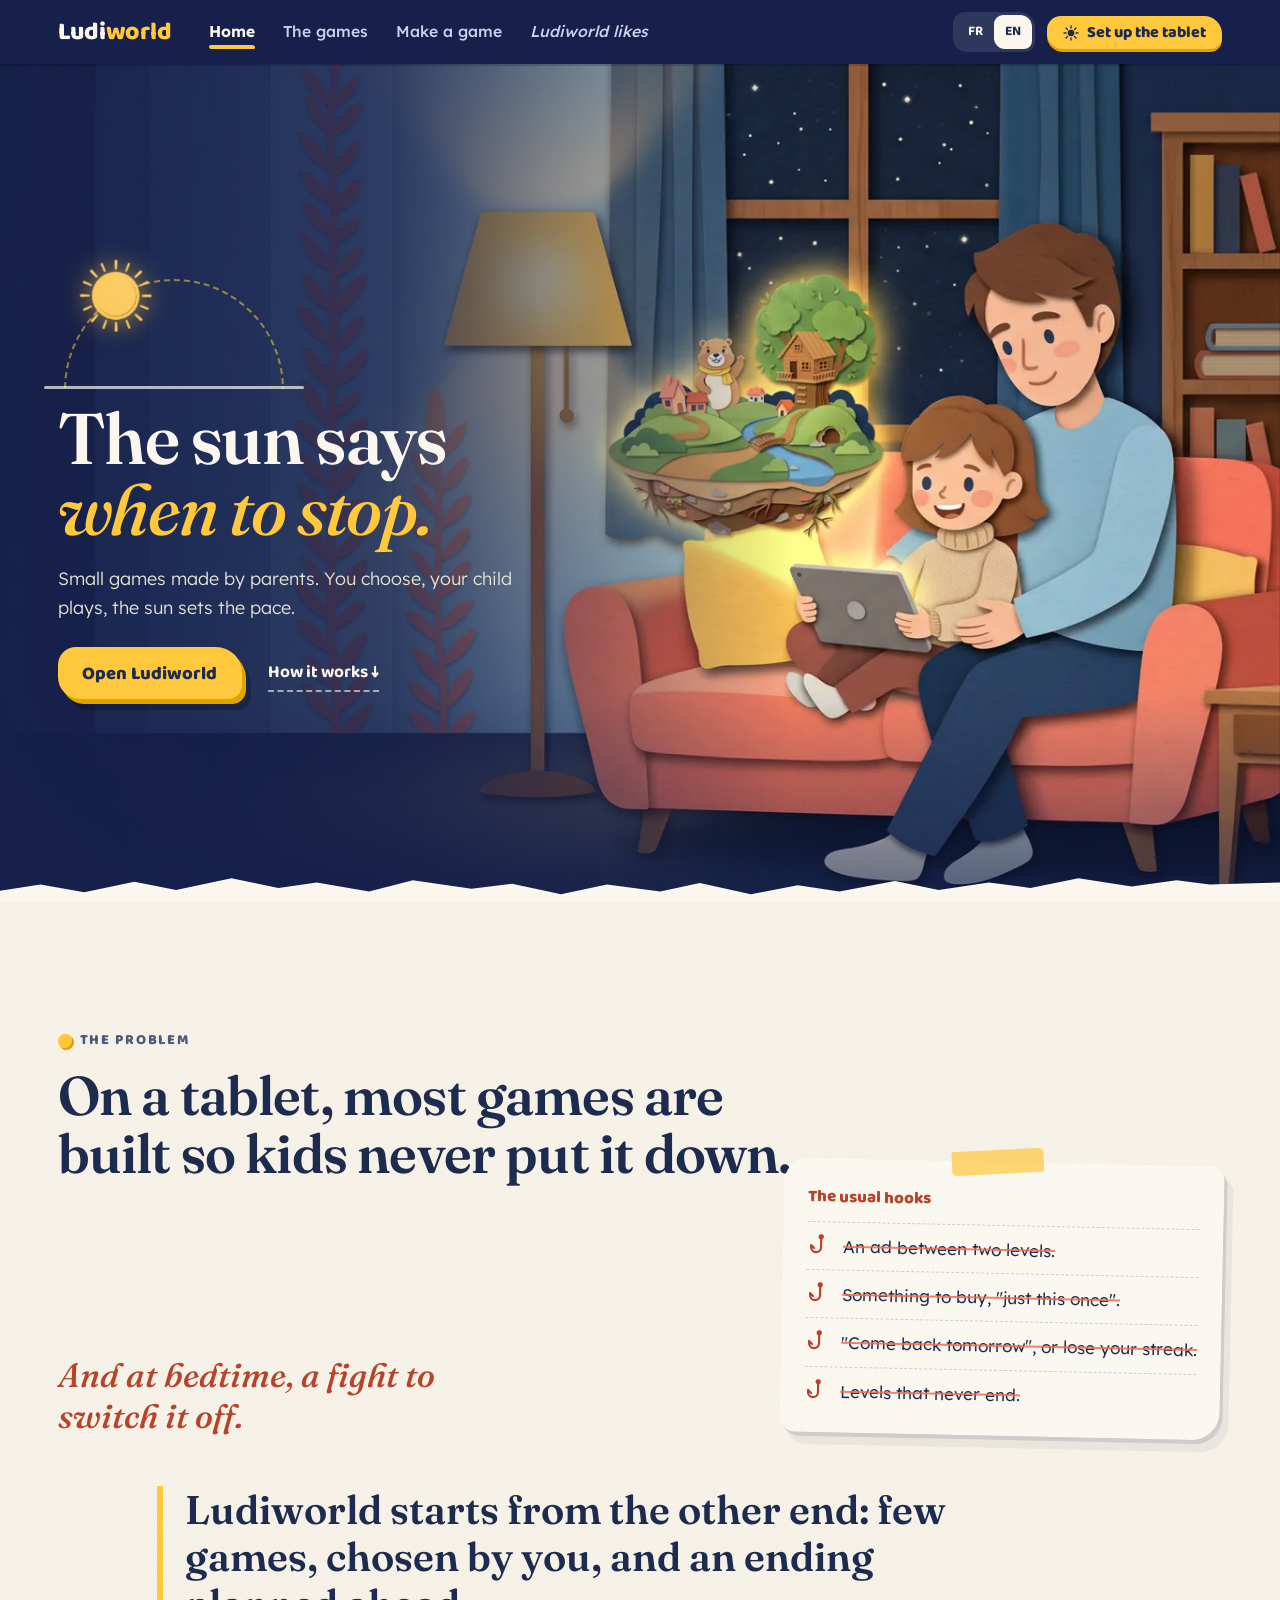
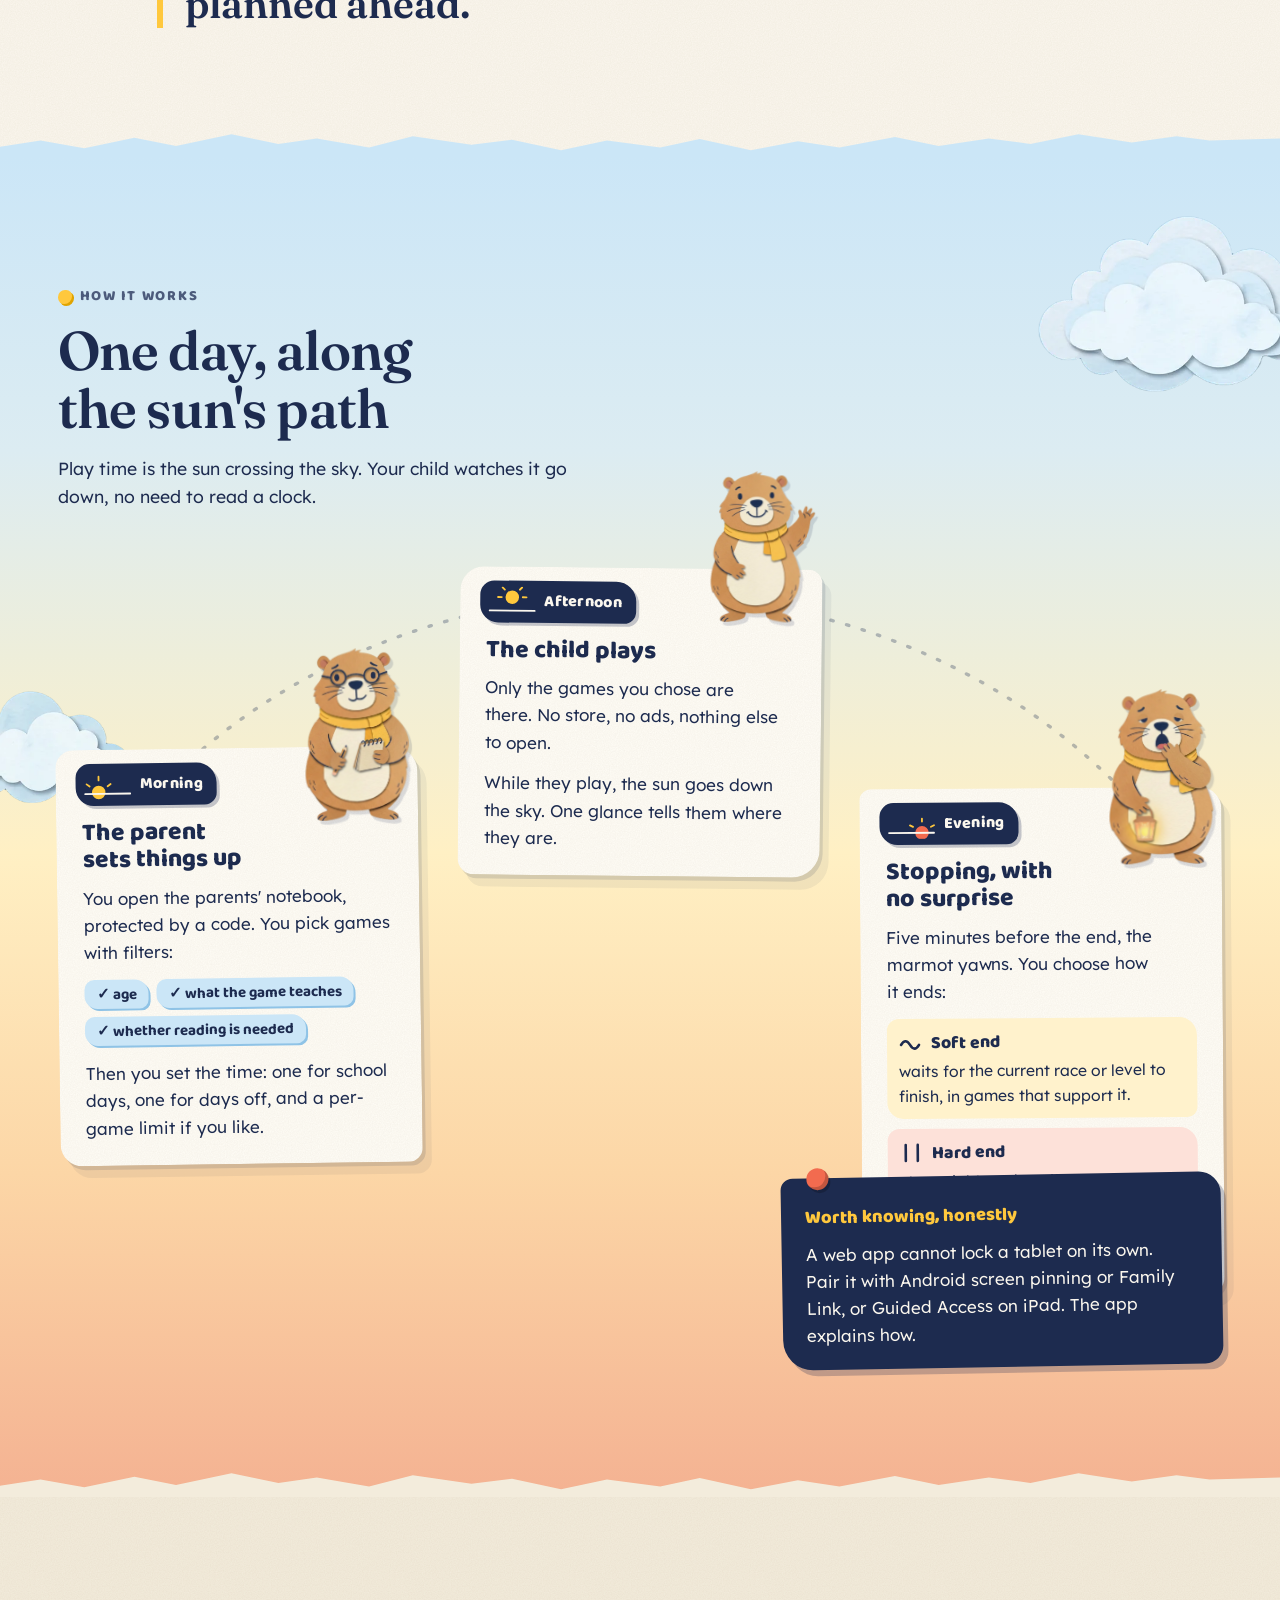
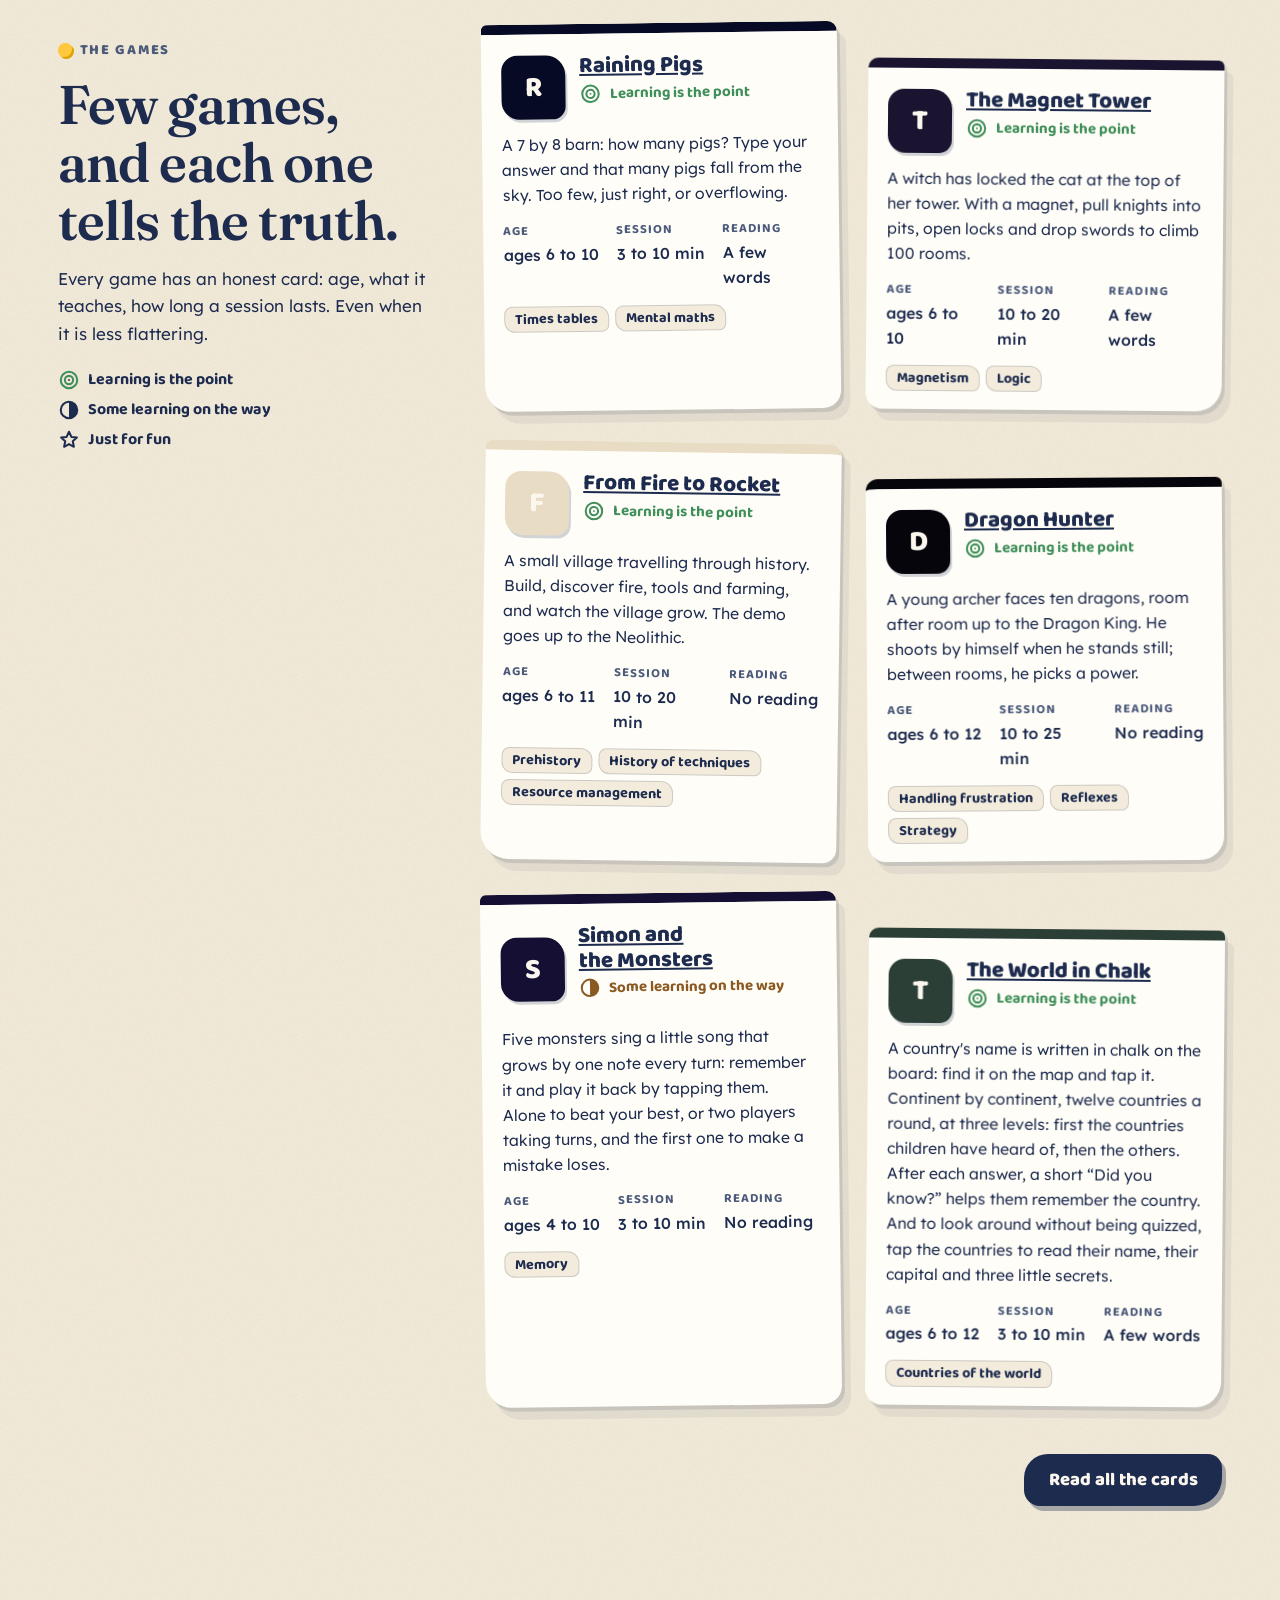
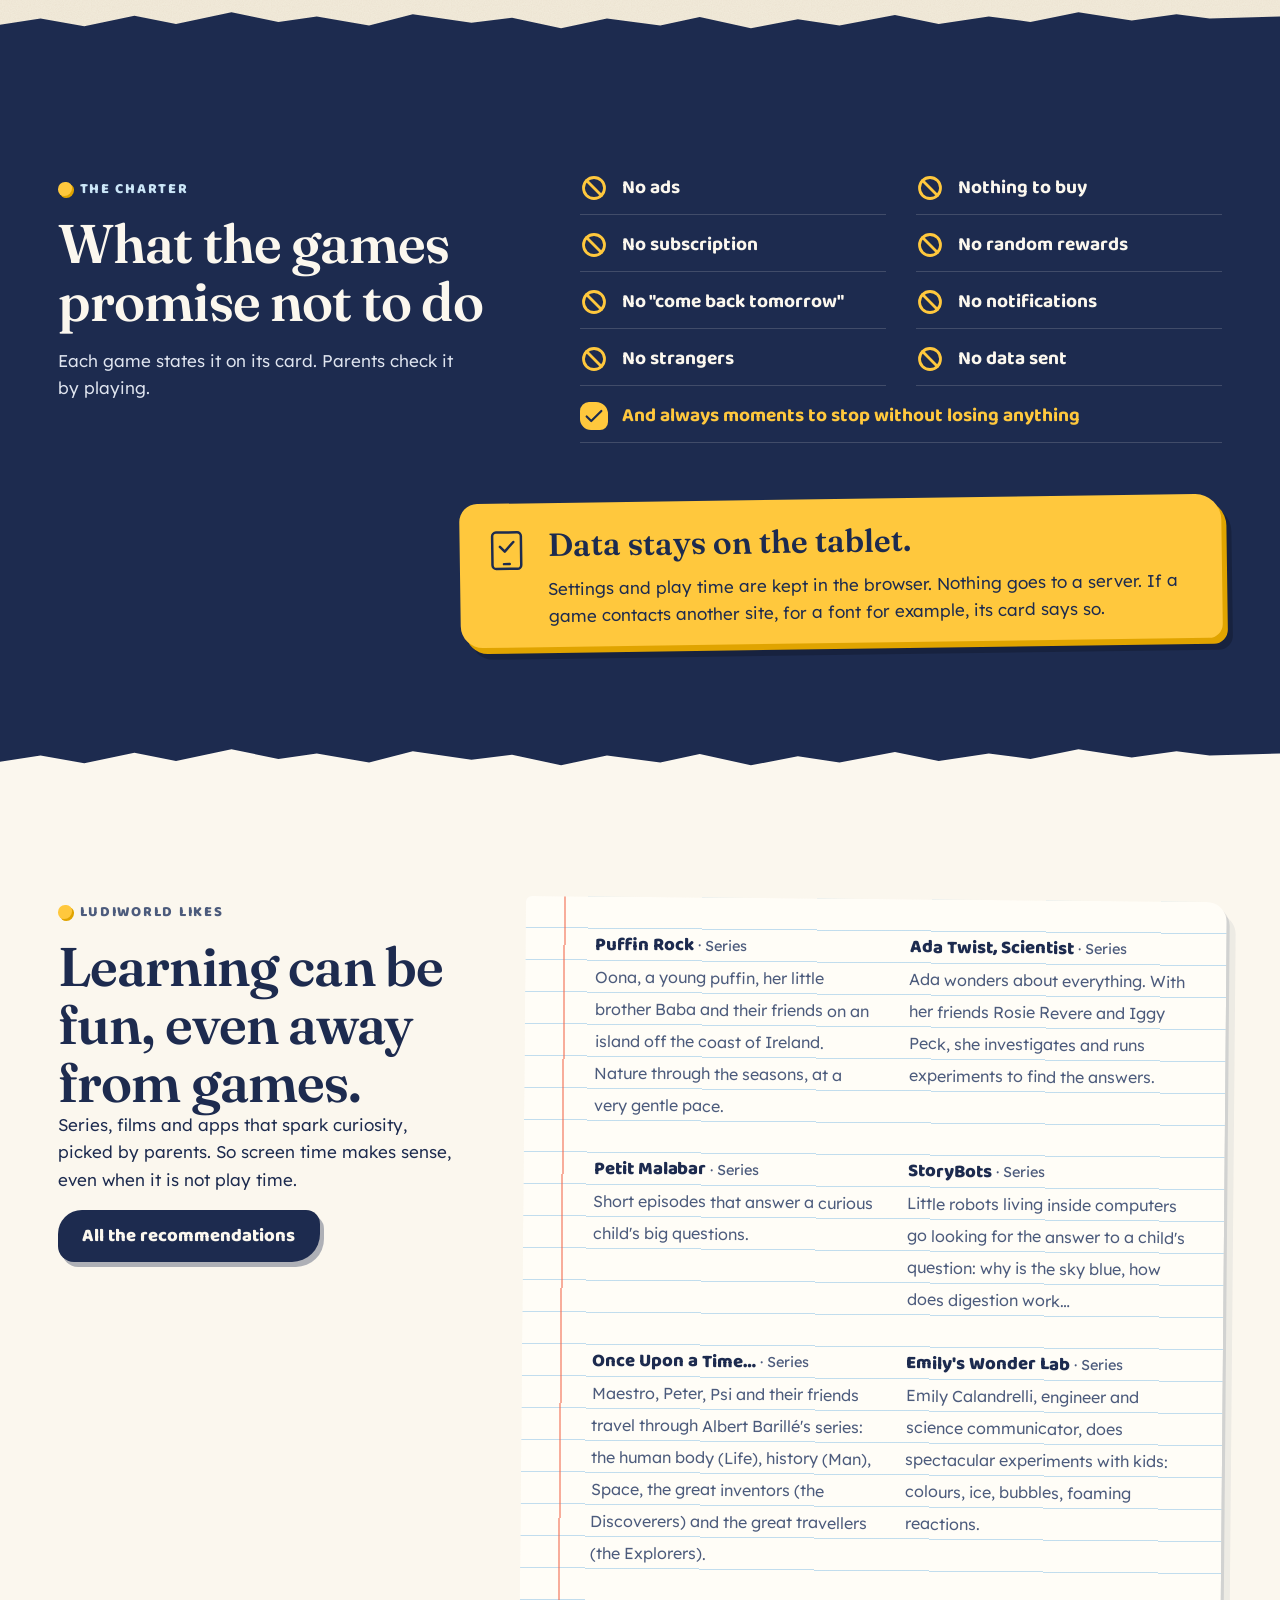
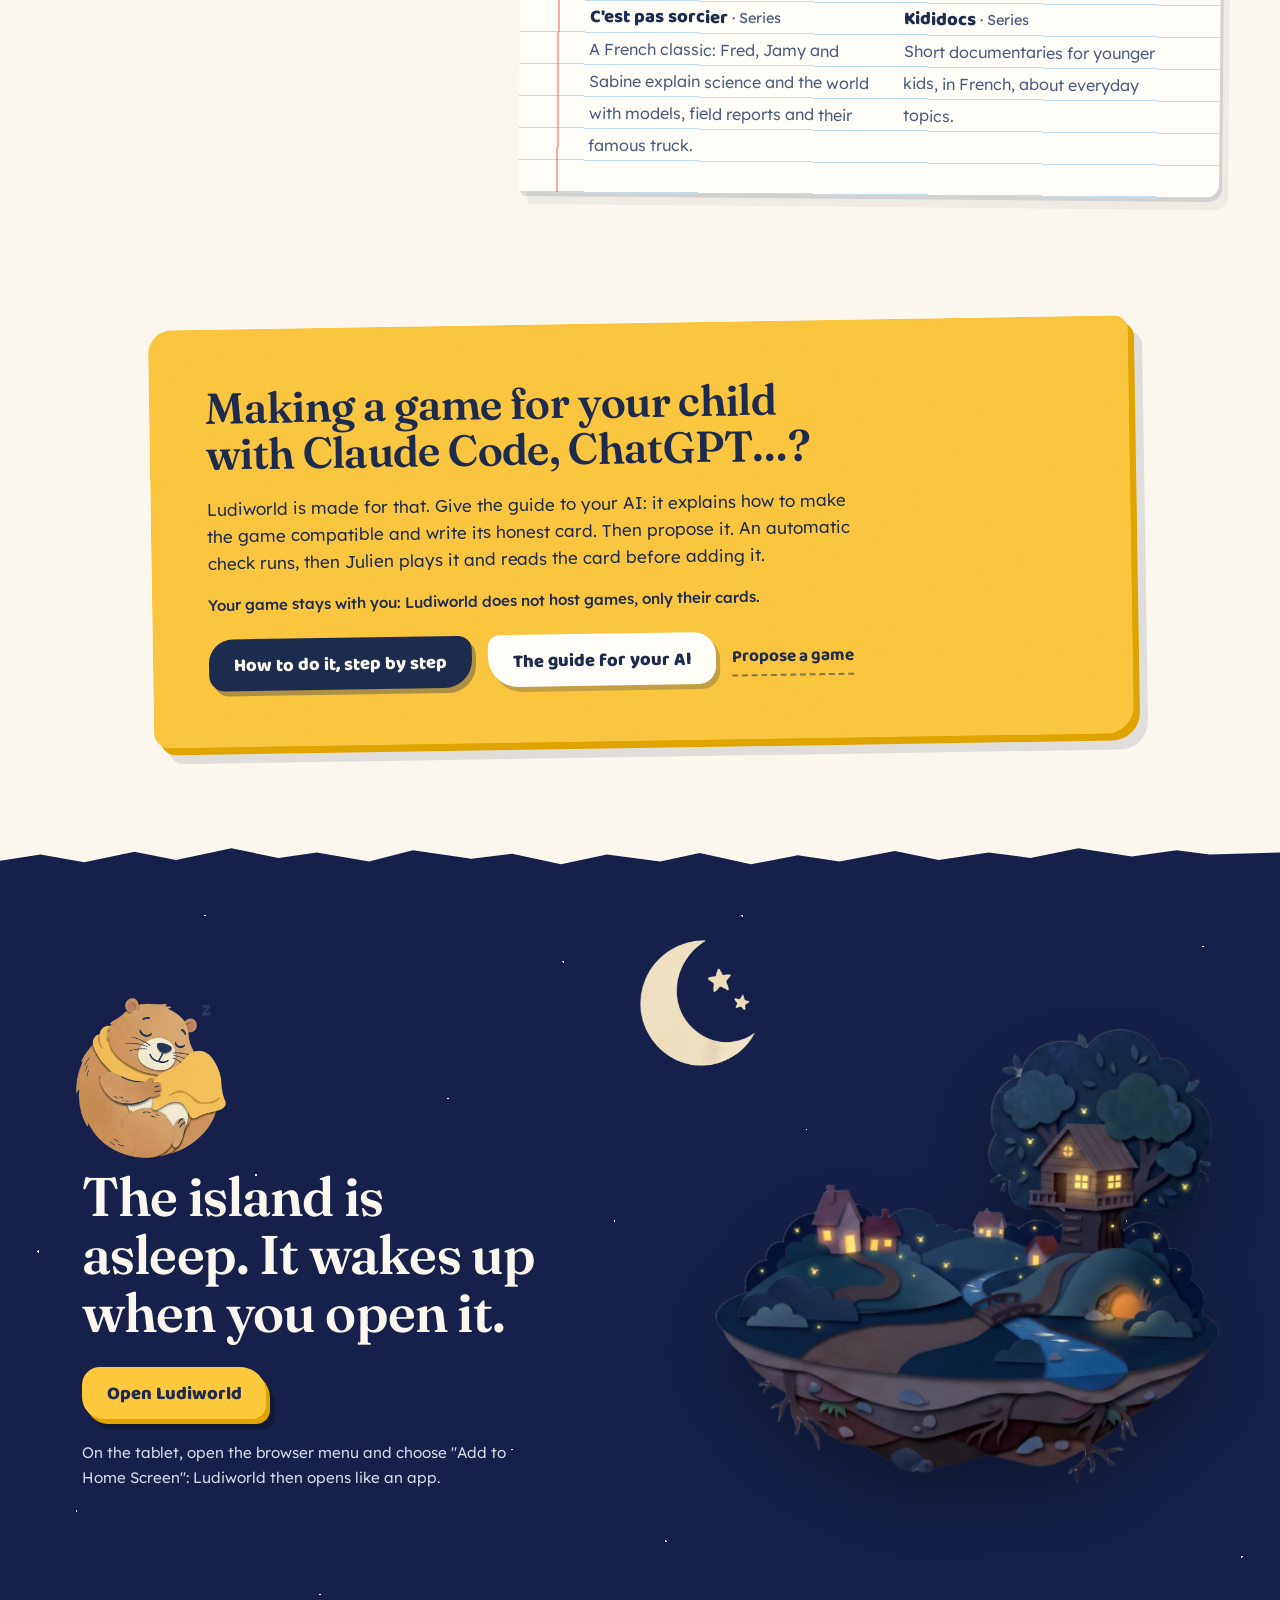
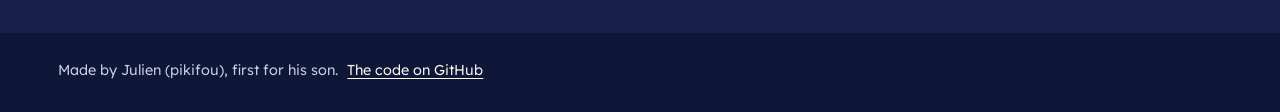
==== commit 021ac59d: "Icône : fichiers renommés (marmotte-*.png) pour que les tablettes et navigateurs reprennent la marmo" ====
--- a/docs/index.html
+++ b/docs/index.html
@@ -7,8 +7,8 @@
   <meta name="description" content="Des petits jeux faits maison par des parents, qui font apprendre. Le parent choisit les jeux et le temps de jeu, le soleil dit quand on s'arrête.">
   <meta name="theme-color" content="#7cc6f2">
   <link rel="manifest" href="manifest.webmanifest">
-  <link rel="icon" href="icons/favicon-64.png">
-  <link rel="apple-touch-icon" href="icons/icon-180.png">
+  <link rel="icon" href="icons/marmotte-64.png">
+  <link rel="apple-touch-icon" href="icons/marmotte-180.png">
   <link rel="preload" href="fonts/baloo2-800.woff2" as="font" type="font/woff2" crossorigin>
   <link rel="preload" href="fonts/lexend.woff2" as="font" type="font/woff2" crossorigin>
   <link rel="stylesheet" href="site/barre.css">
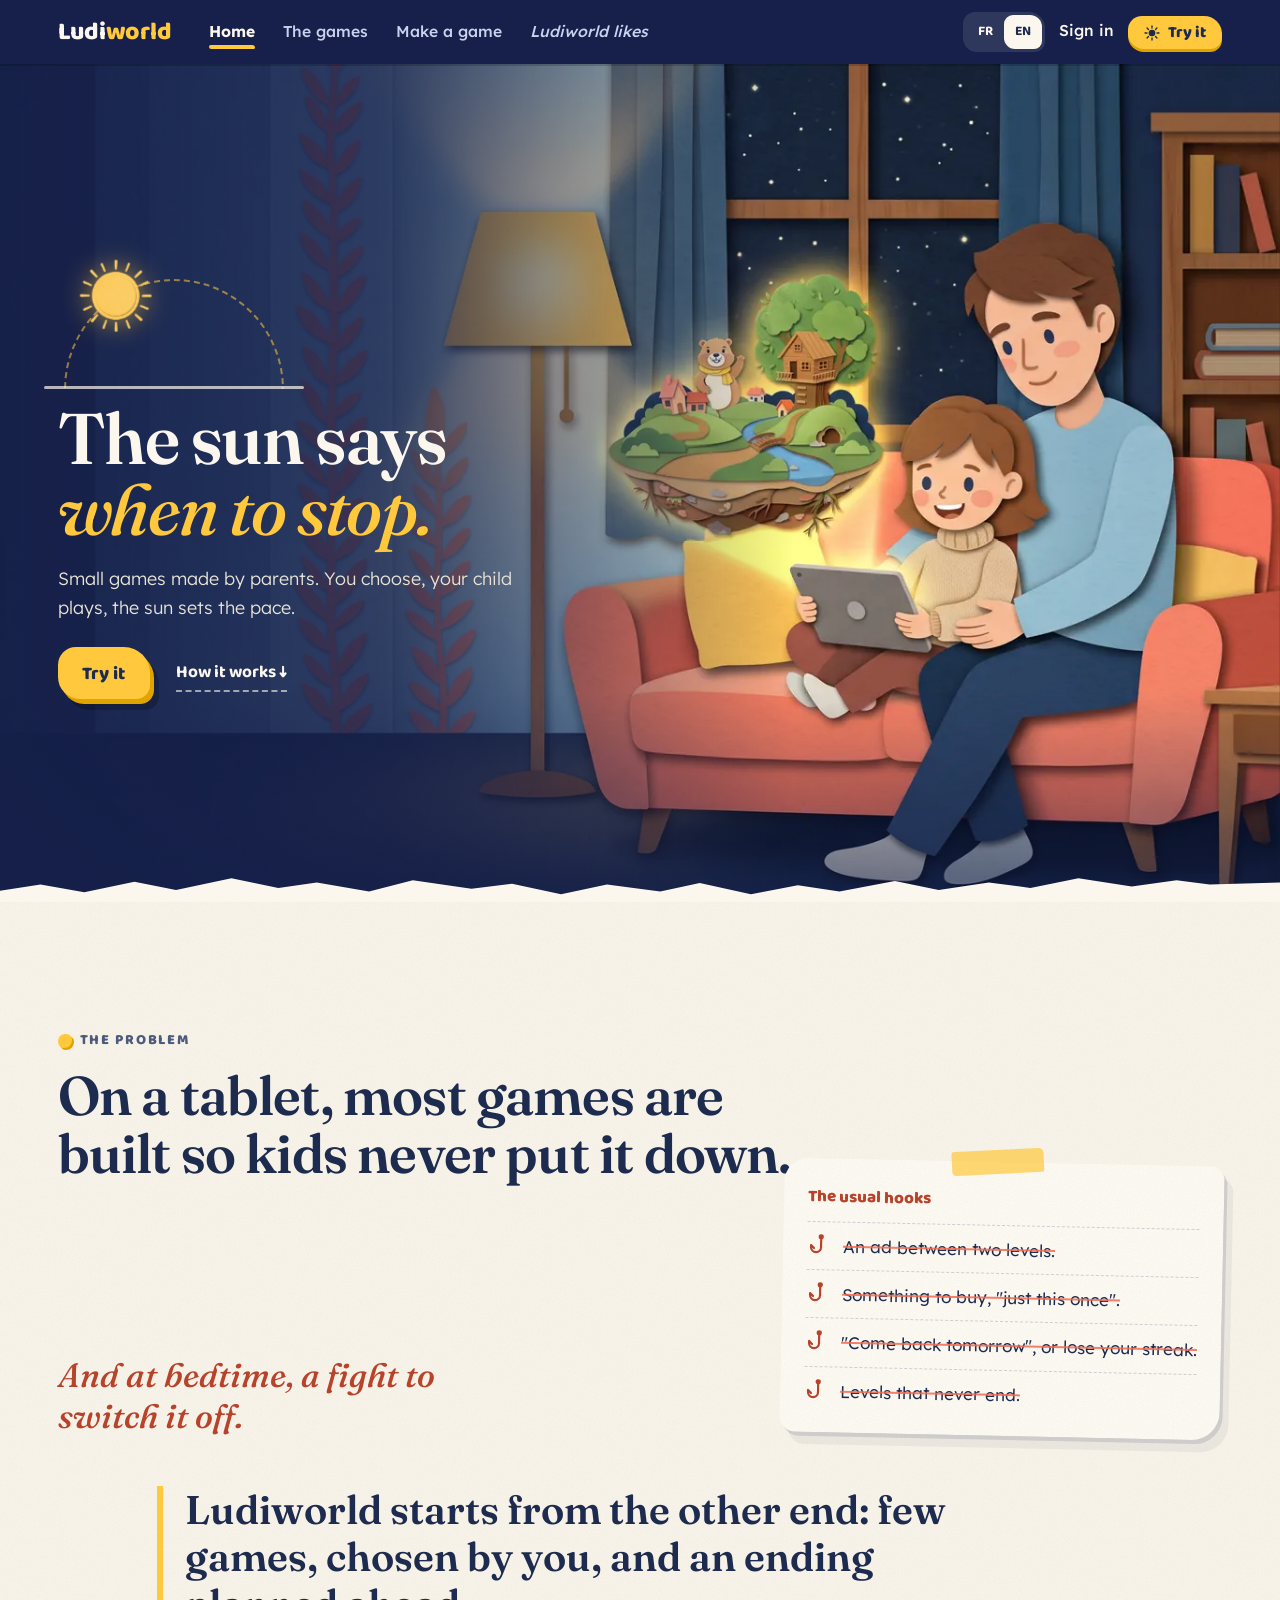
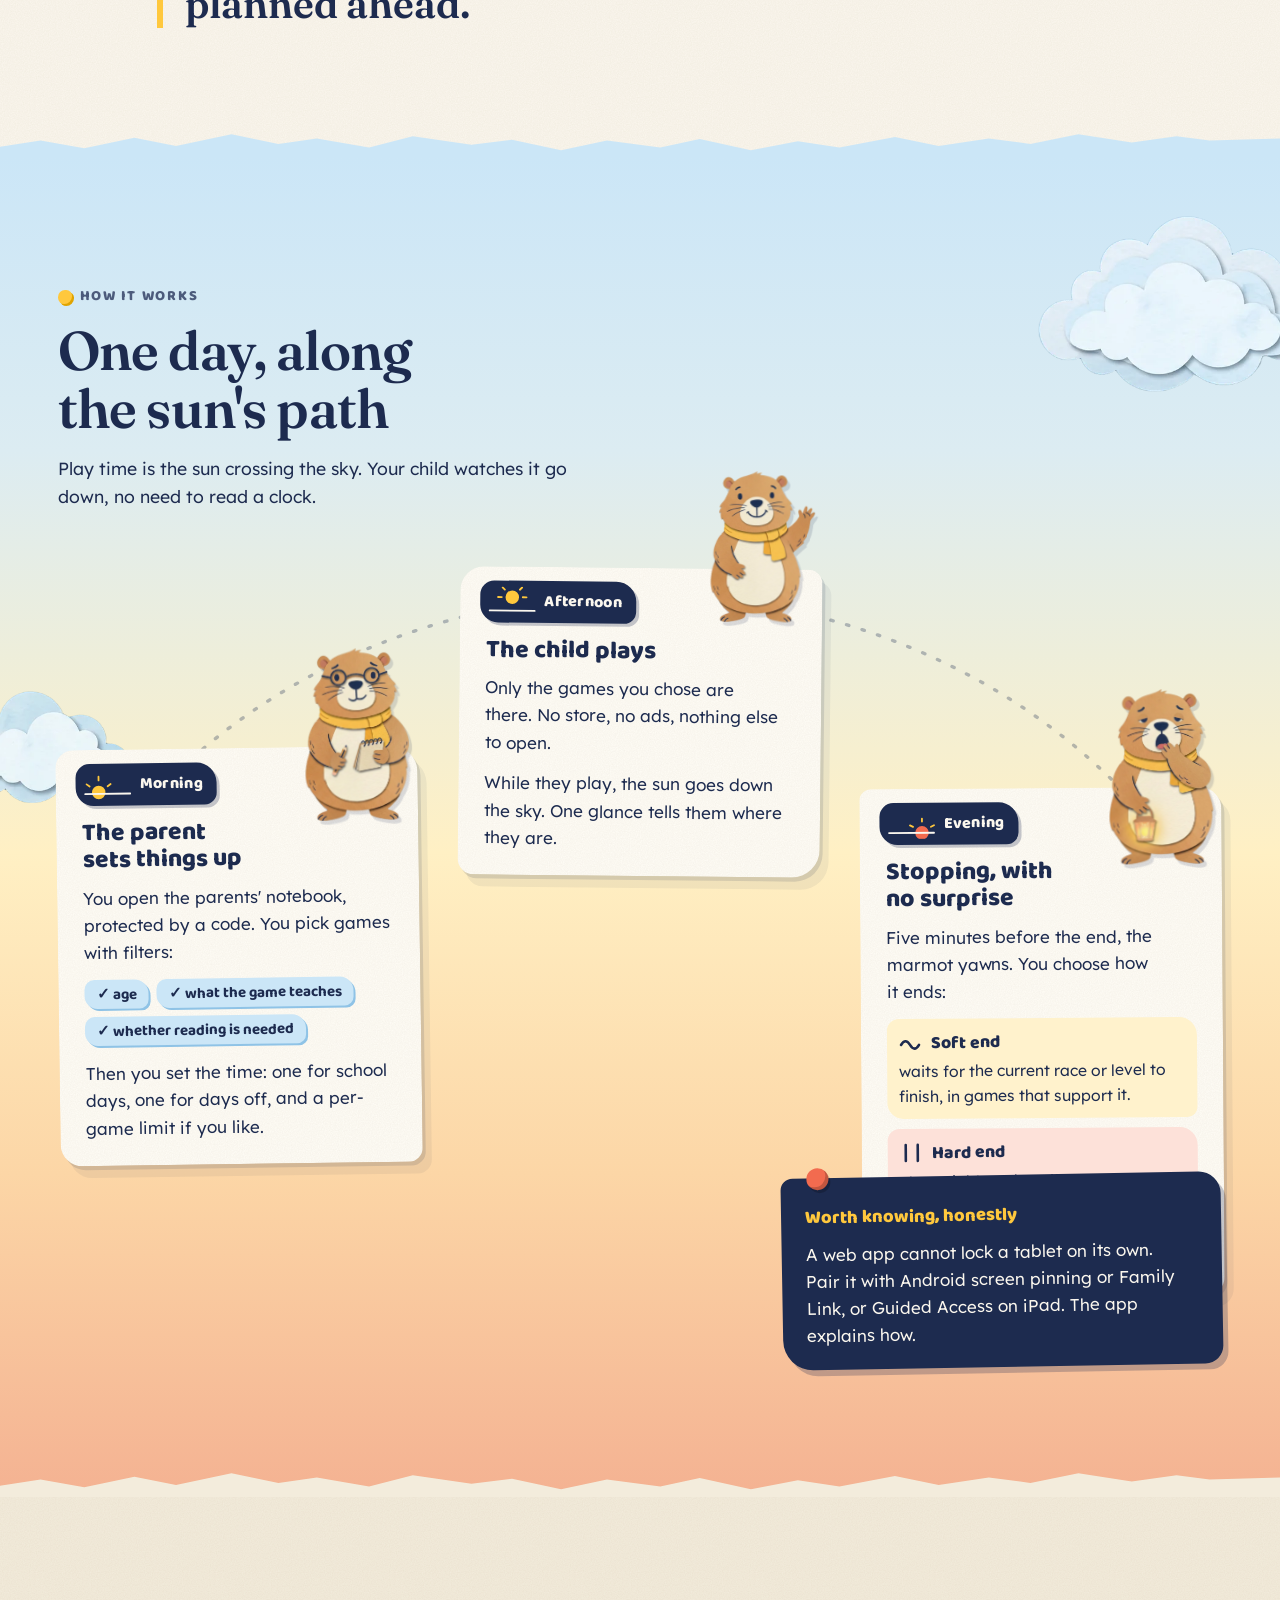
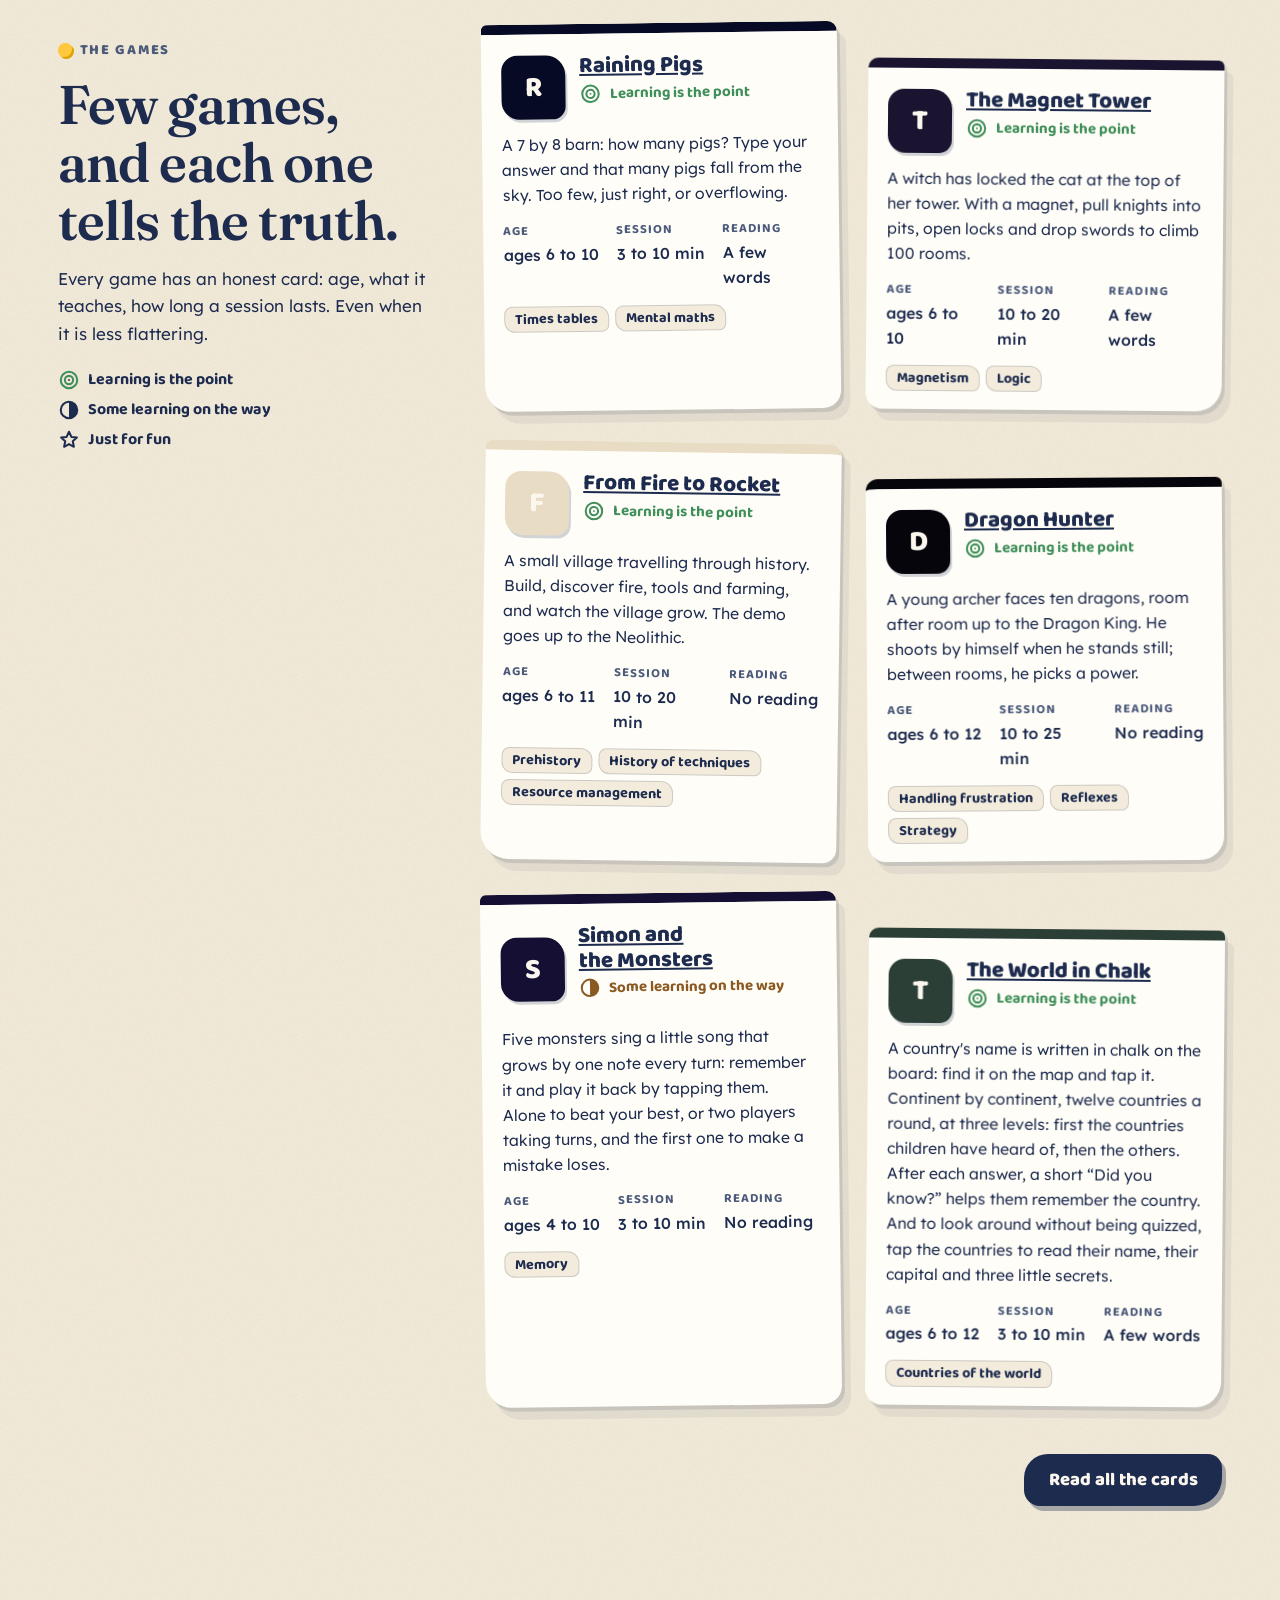
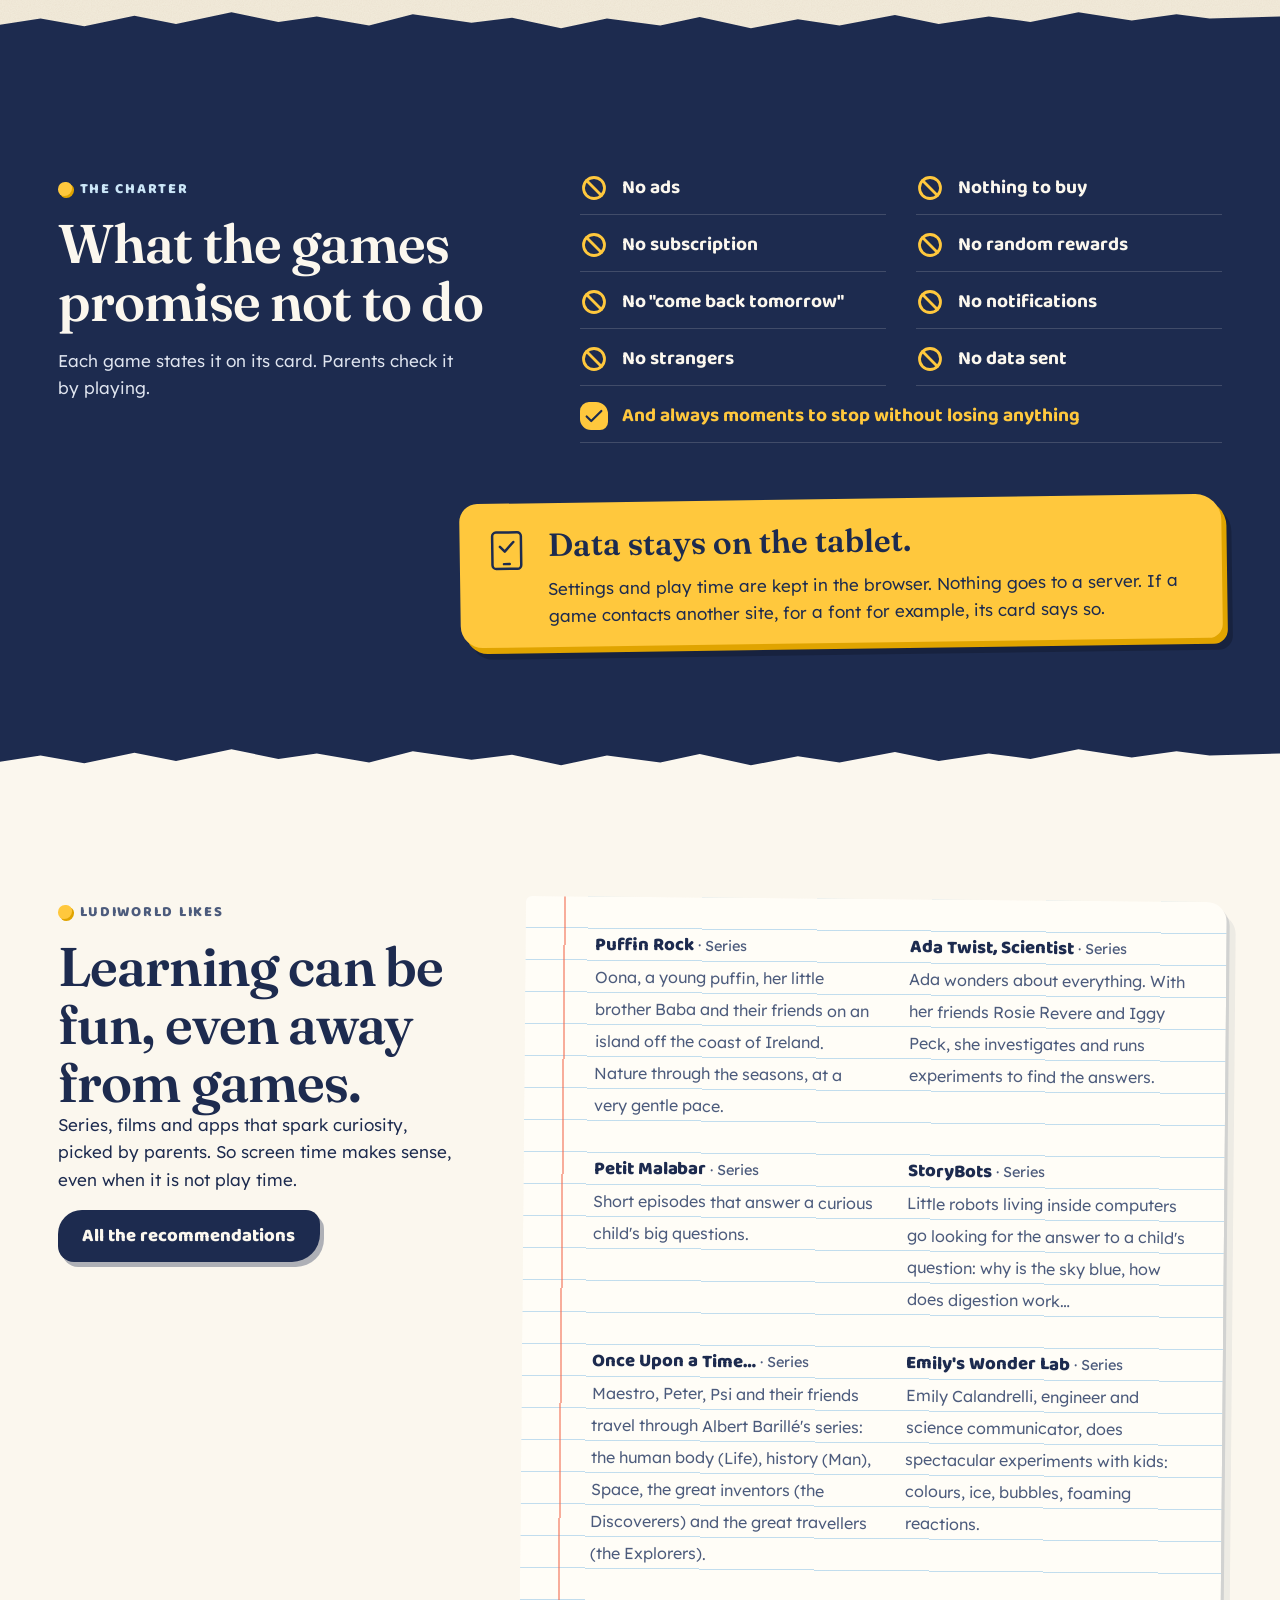
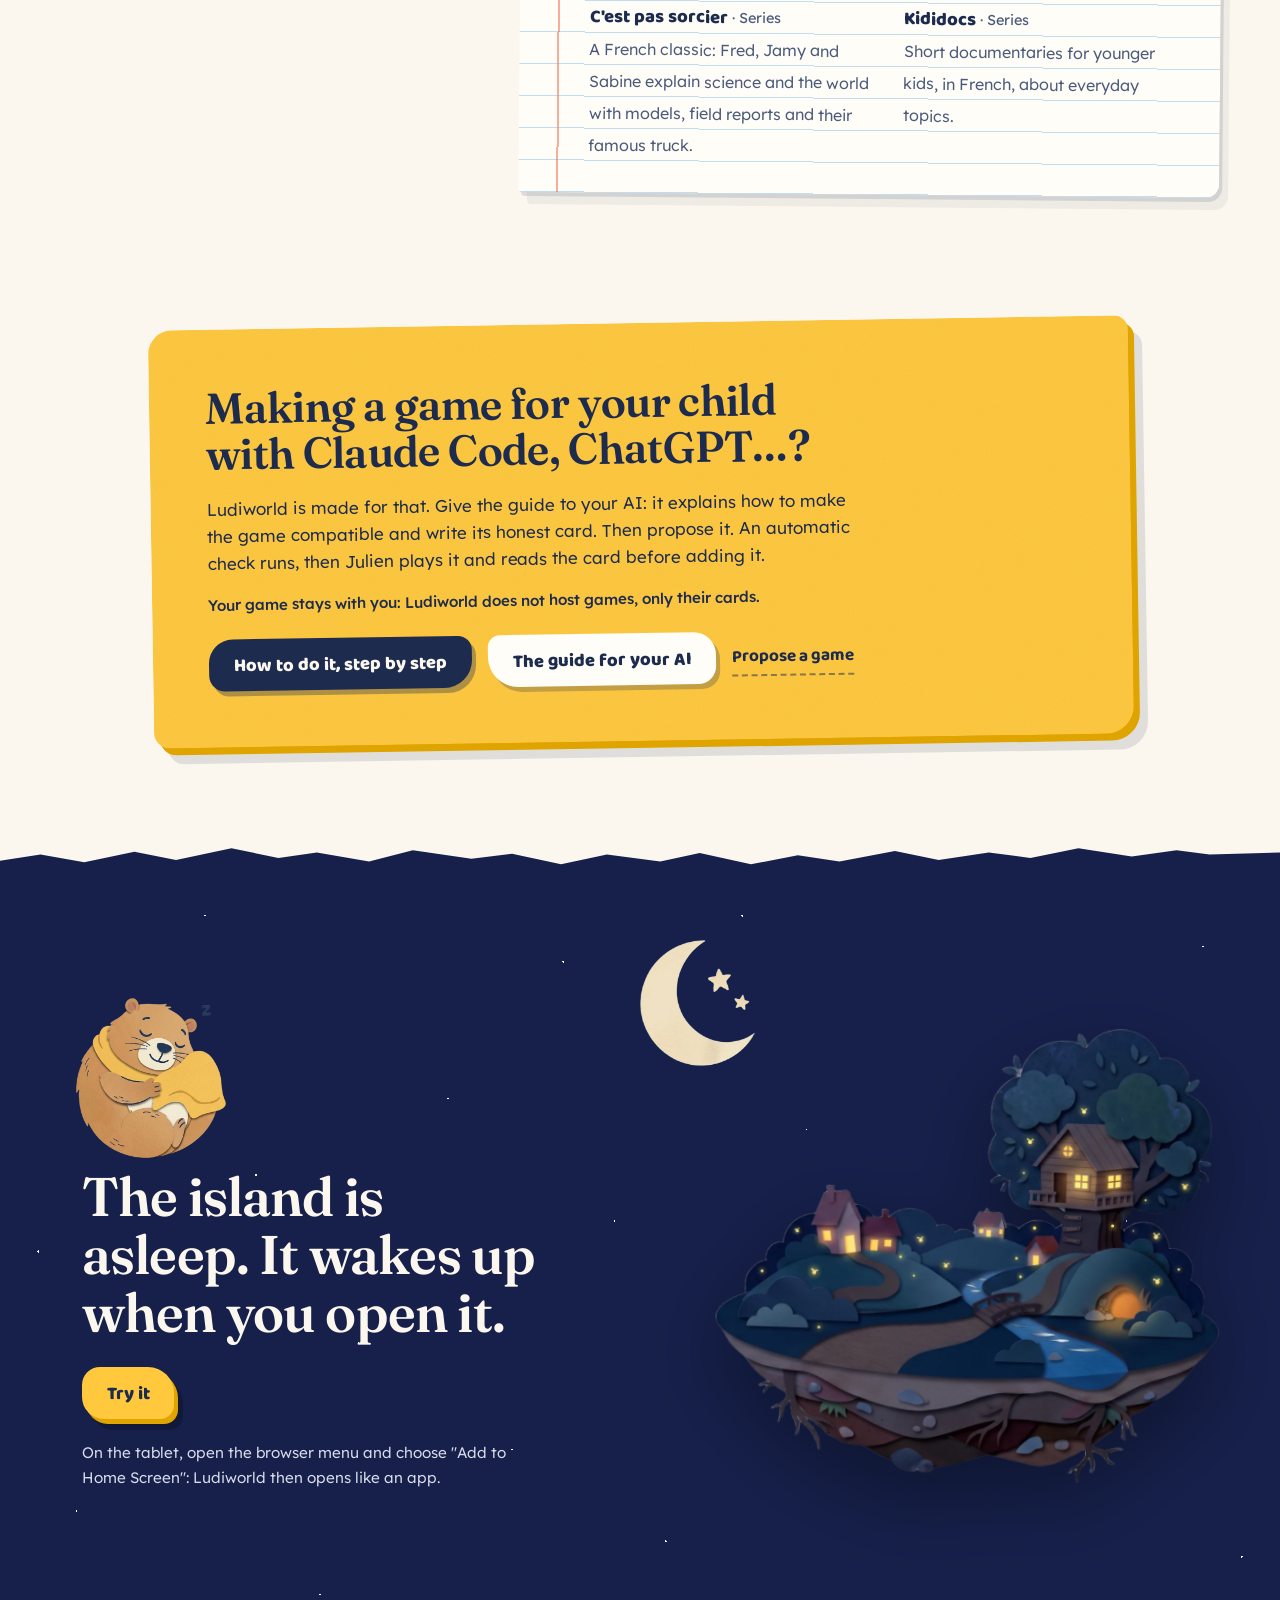
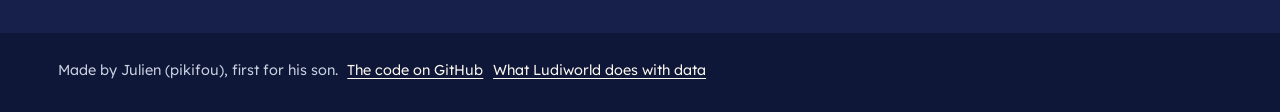
==== commit 85943620: "Comptes et bureau : se connecter, essayer, copie en ligne facultative et bureau Un compte facultatif" ====
--- a/docs/index.html
+++ b/docs/index.html
@@ -74,6 +74,8 @@
   <script src="site/barre.js"></script>
   <script src="textes.js"></script>
   <script src="temps.js"></script>
+  <script src="synchro.js"></script>
+  <script src="site/nuage.js"></script>
   <script src="app.js"></script>
 </body>
 </html>
--- a/docs/site/barre.css
+++ b/docs/site/barre.css
@@ -52,6 +52,8 @@
   border-radius: 14px 18px 12px 16px; box-shadow: 0 3px 0 var(--lw-soleil-fonce);
 }
 .lw-action:hover { transform: translateY(-1px); }
+.lw-compte { white-space: nowrap; color: var(--lw-papier); font-weight: 500; font-size: .98rem; text-decoration: none; padding: 8px 2px; border-bottom: 2px solid transparent; }
+.lw-compte:hover, .lw-compte[aria-current="page"] { border-bottom-color: var(--lw-soleil); }
 .lw-barre a:focus-visible, .lw-barre button:focus-visible { outline: 3px solid var(--lw-soleil); outline-offset: 2px; }
 
 /* Téléphone et tablette en portrait : la marque et les boutons en haut, les onglets dessous, qu'on fait défiler. */
@@ -70,4 +72,8 @@
   .lw-action { padding: 8px 11px 7px; font-size: .9rem; }
   .lw-action .lw-ico { display: none; }
   .lw-marque { font-size: 1.35rem; }
+  .lw-compte { font-size: .84rem; }
+  .lw-langs { padding: 2px; }
+  .lw-langs button { min-width: 28px; min-height: 30px; font-size: .78rem; }
+  .lw-barre:has(.lw-compte) .lw-action { padding-inline: 9px; }
 }
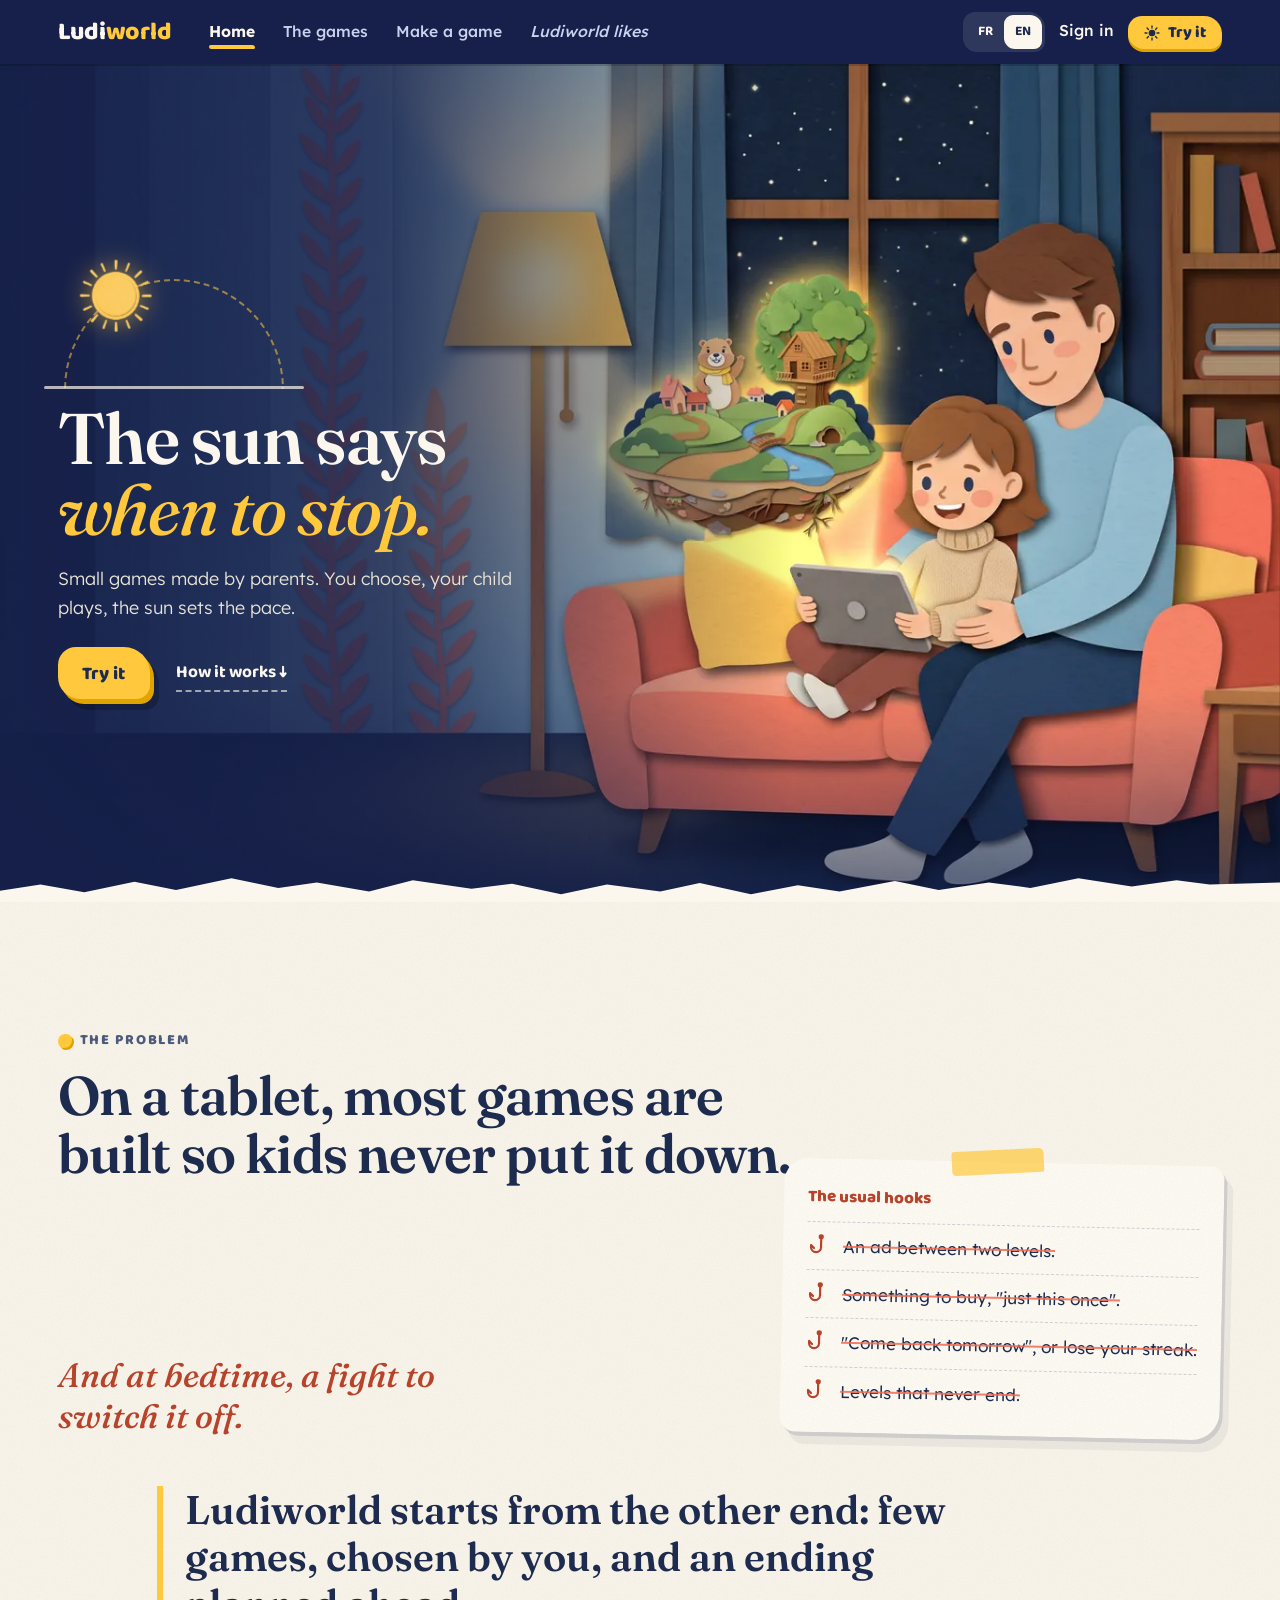
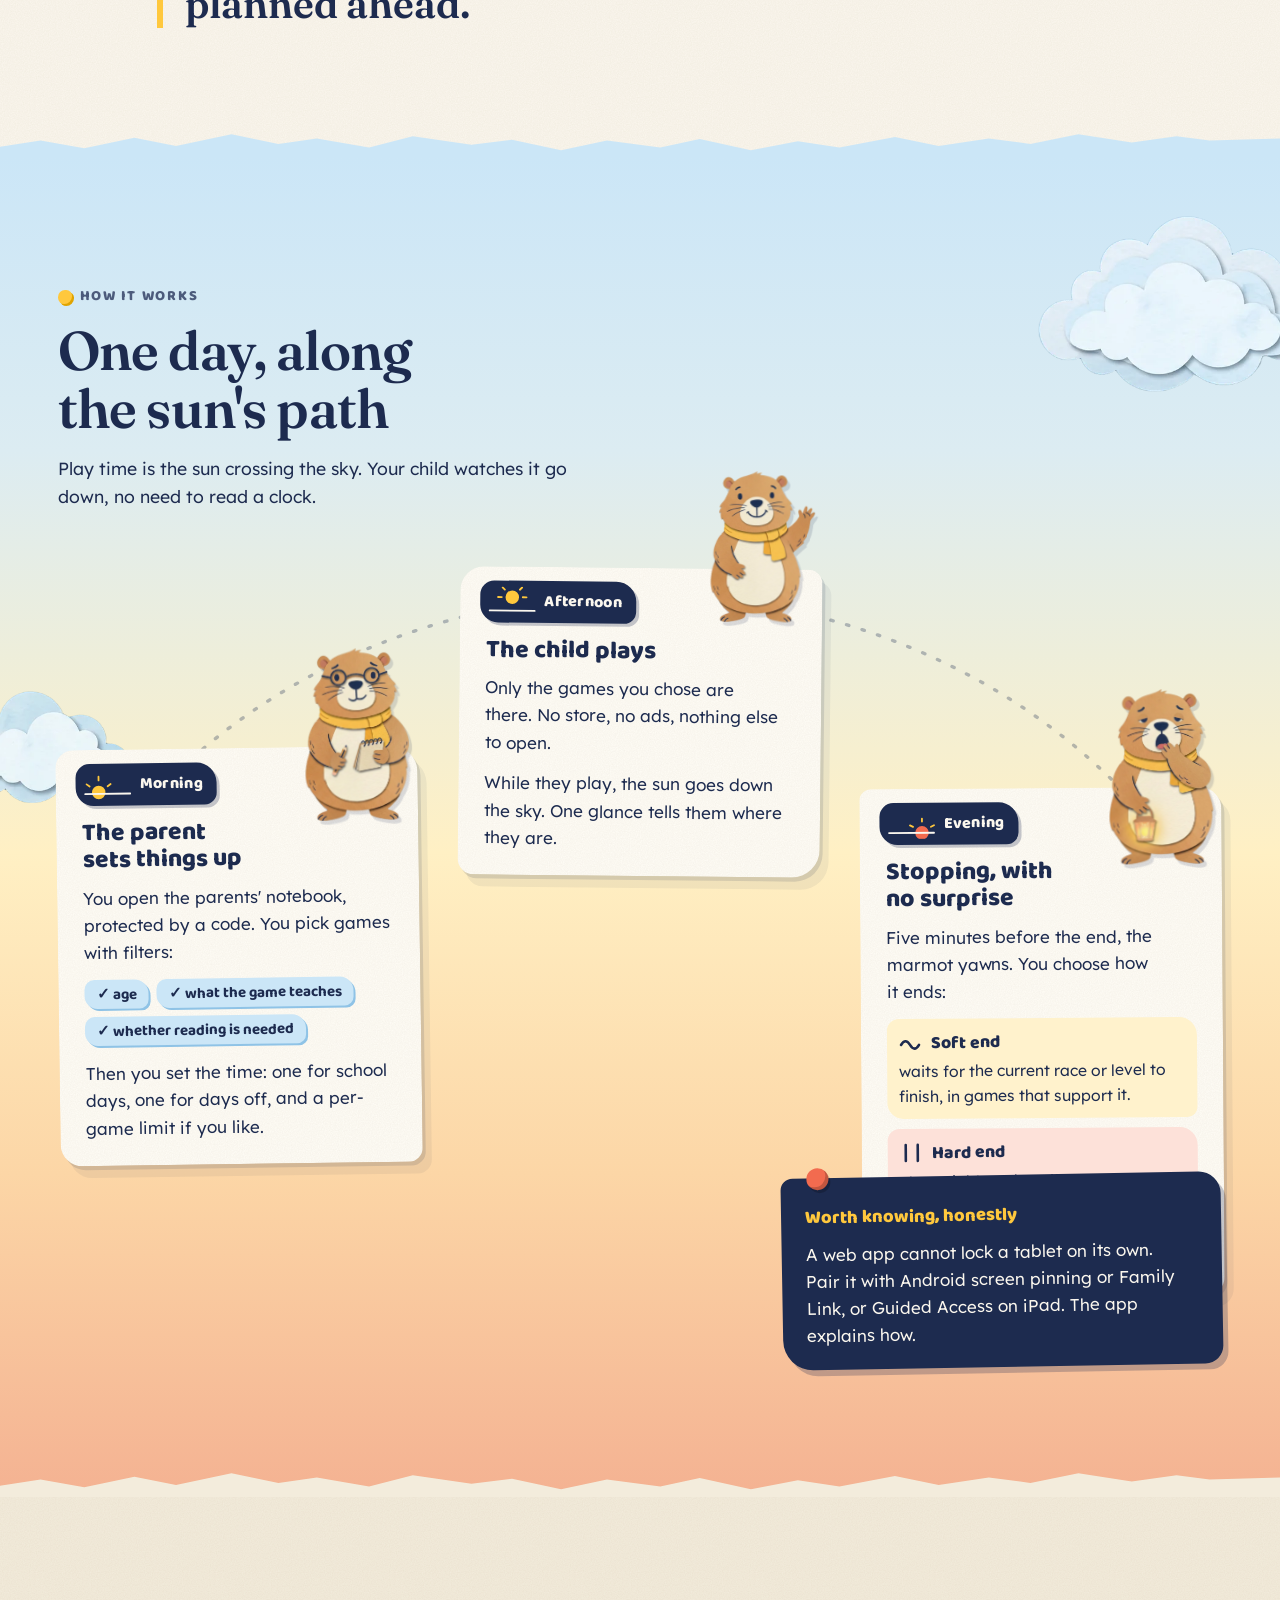
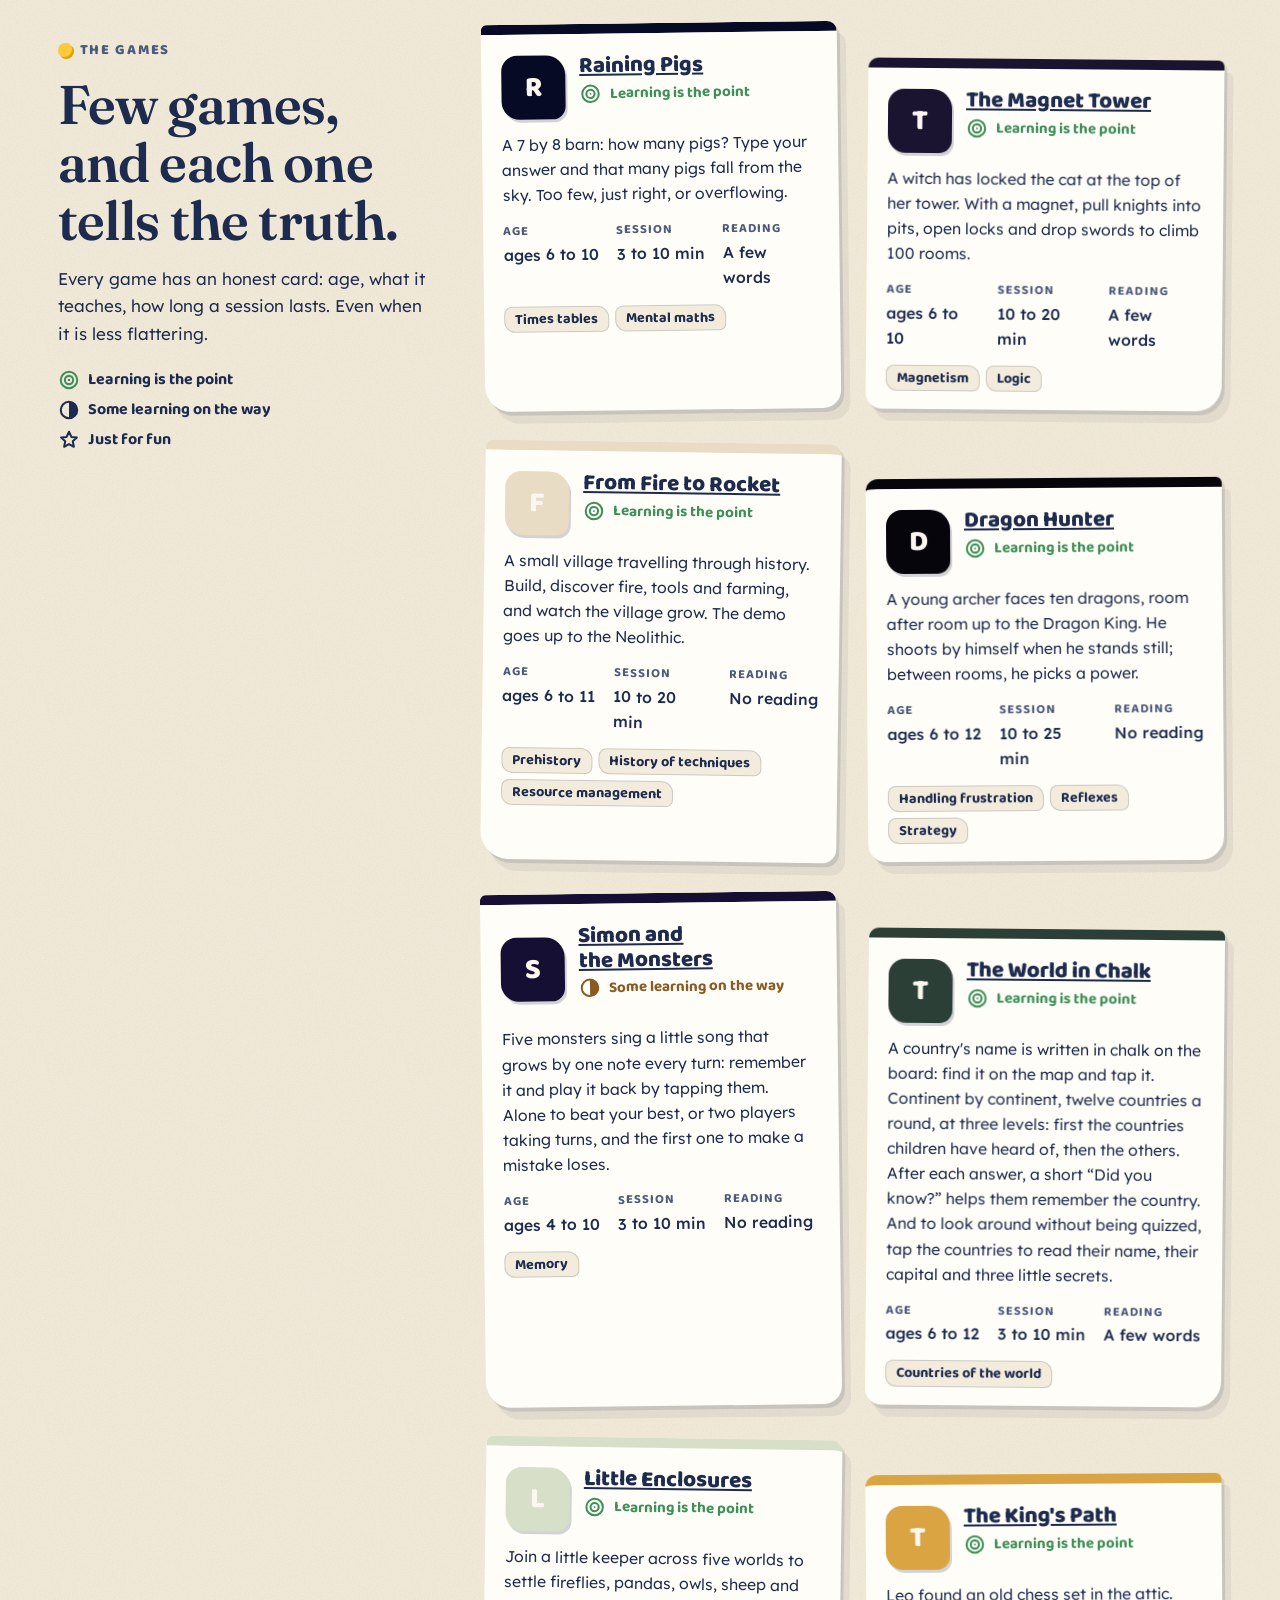
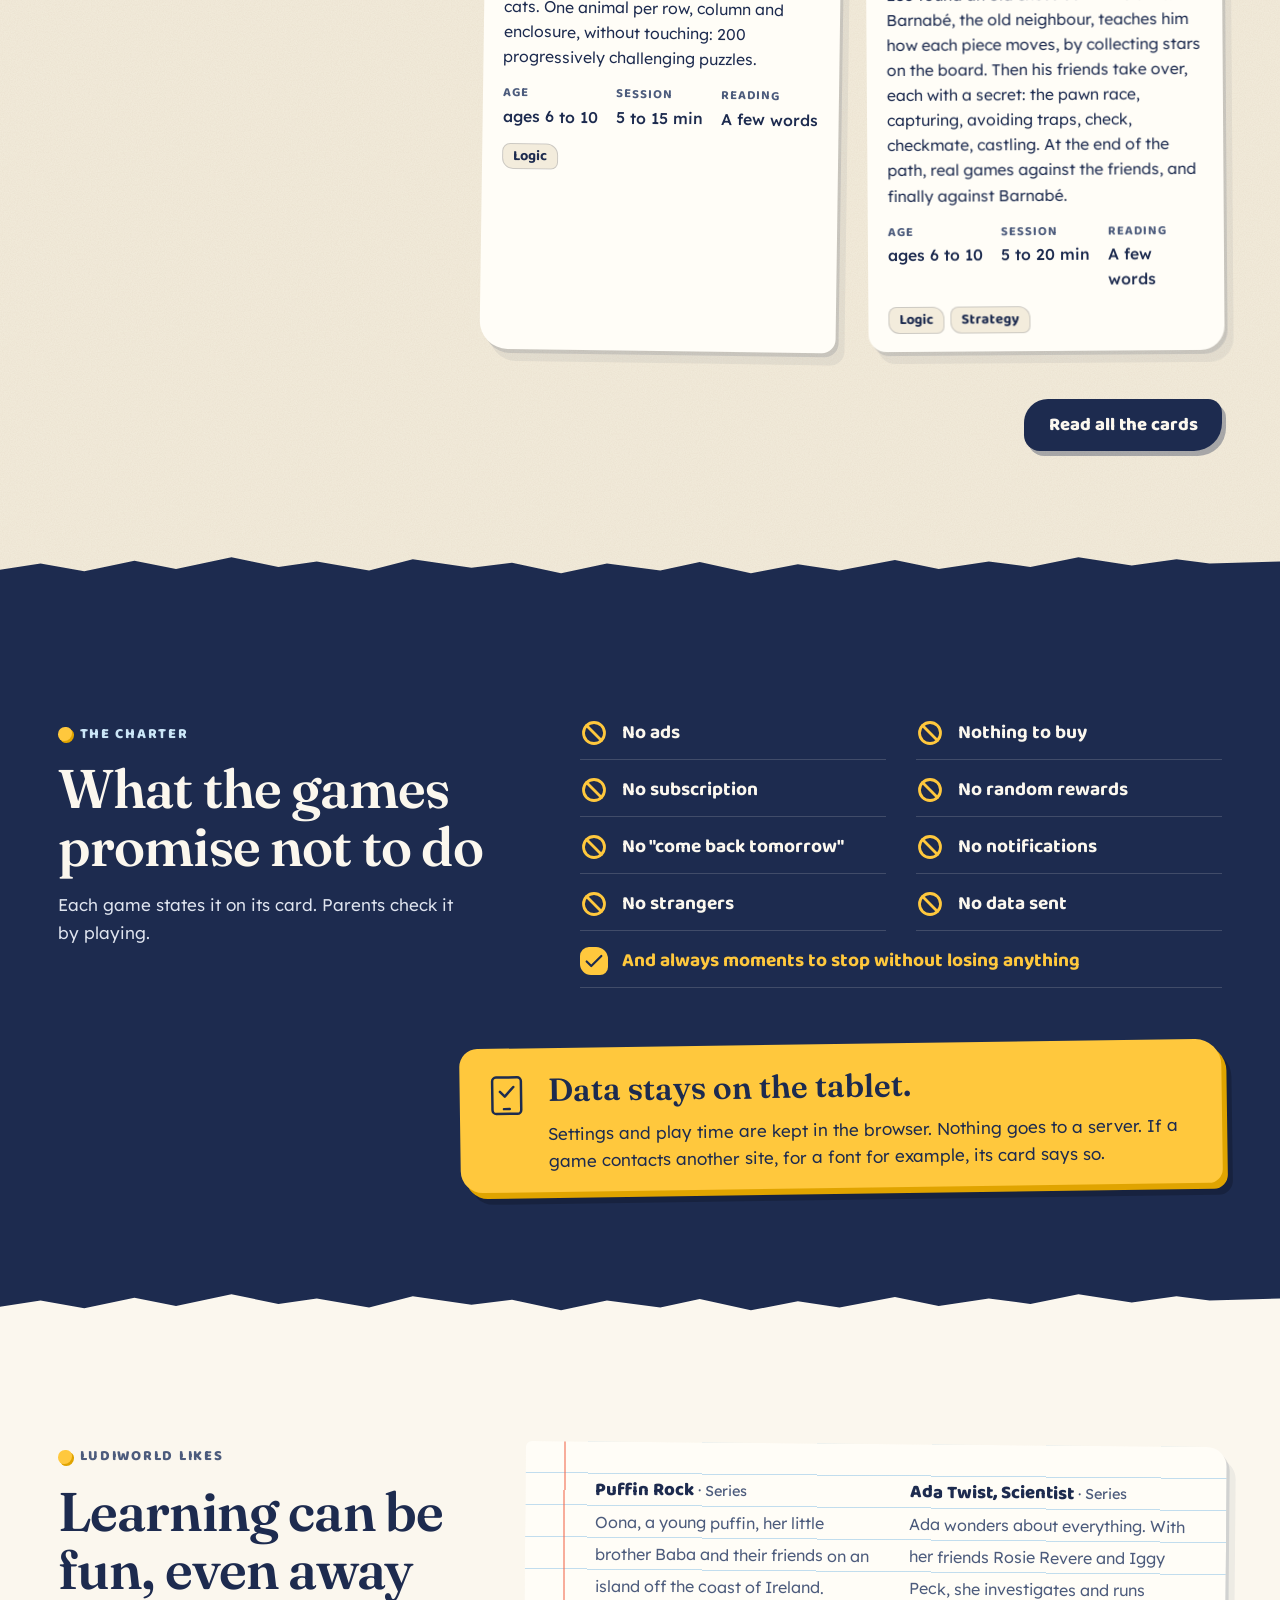
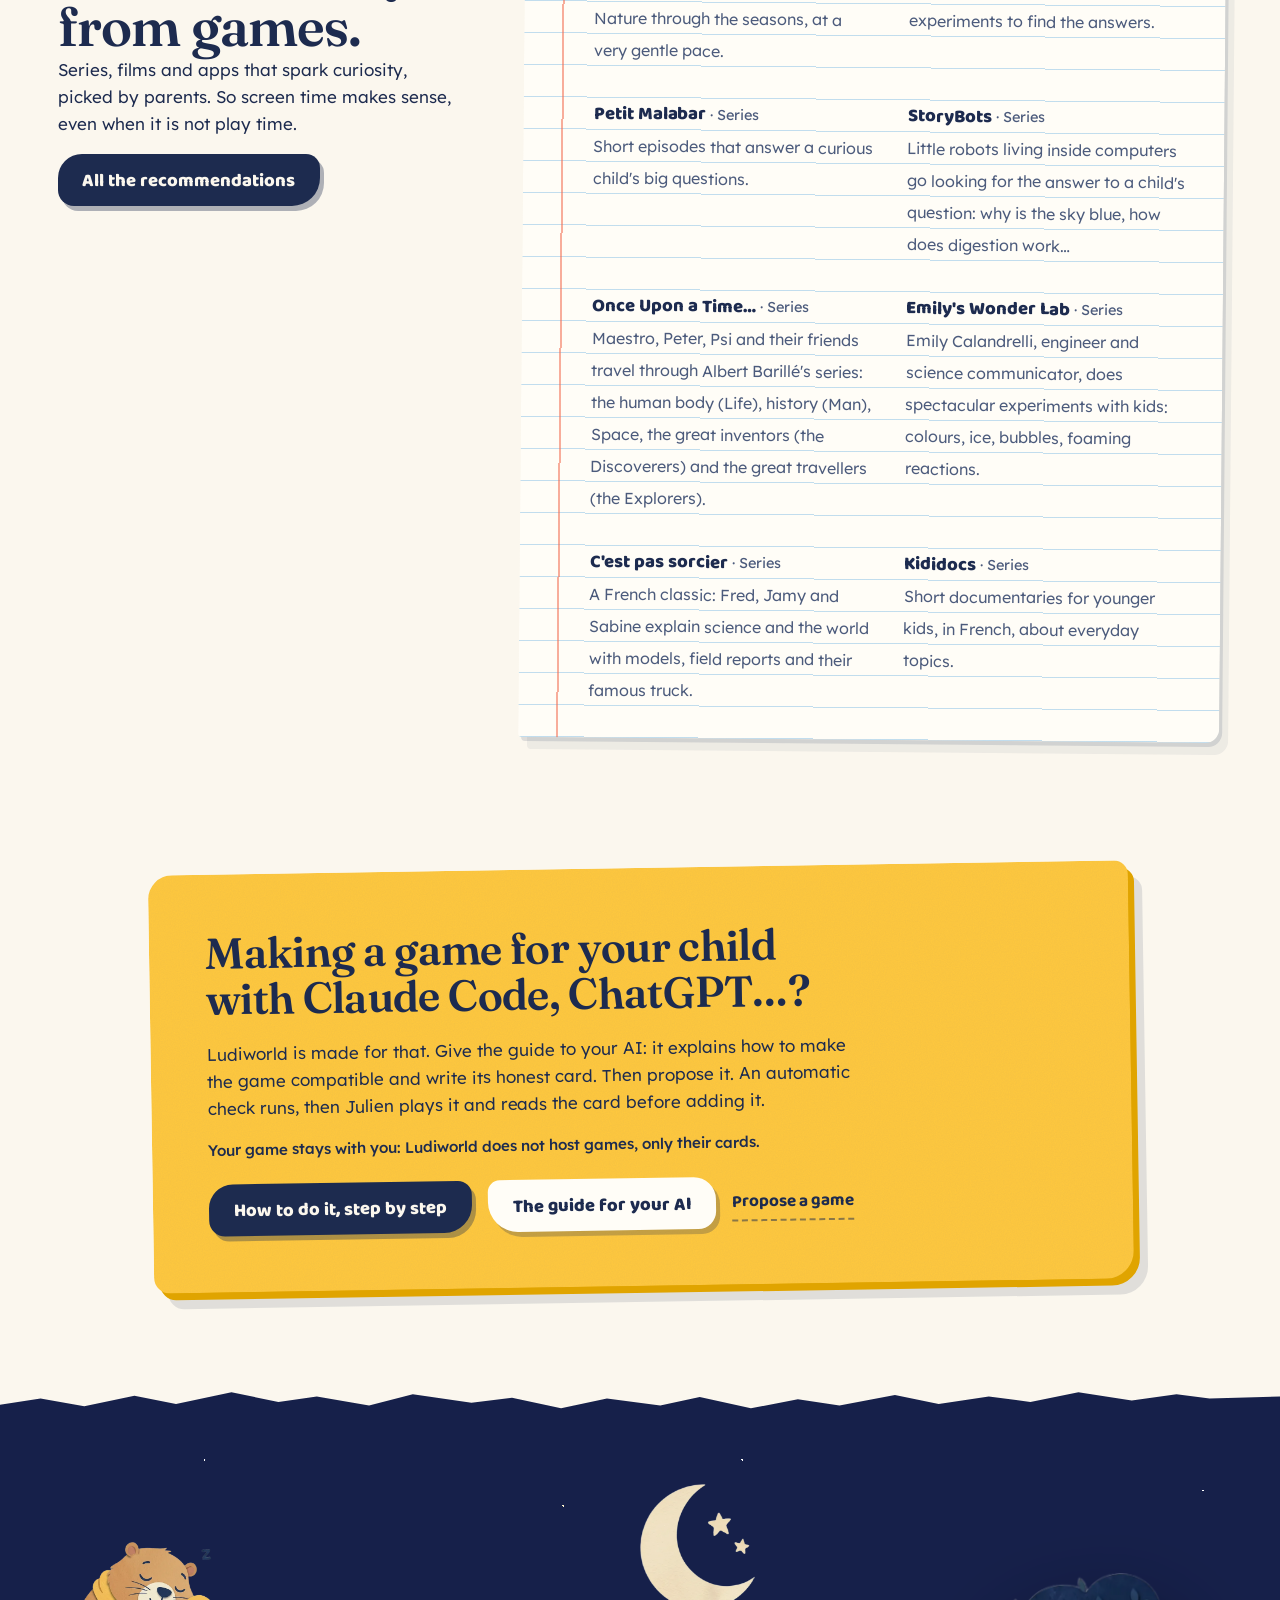
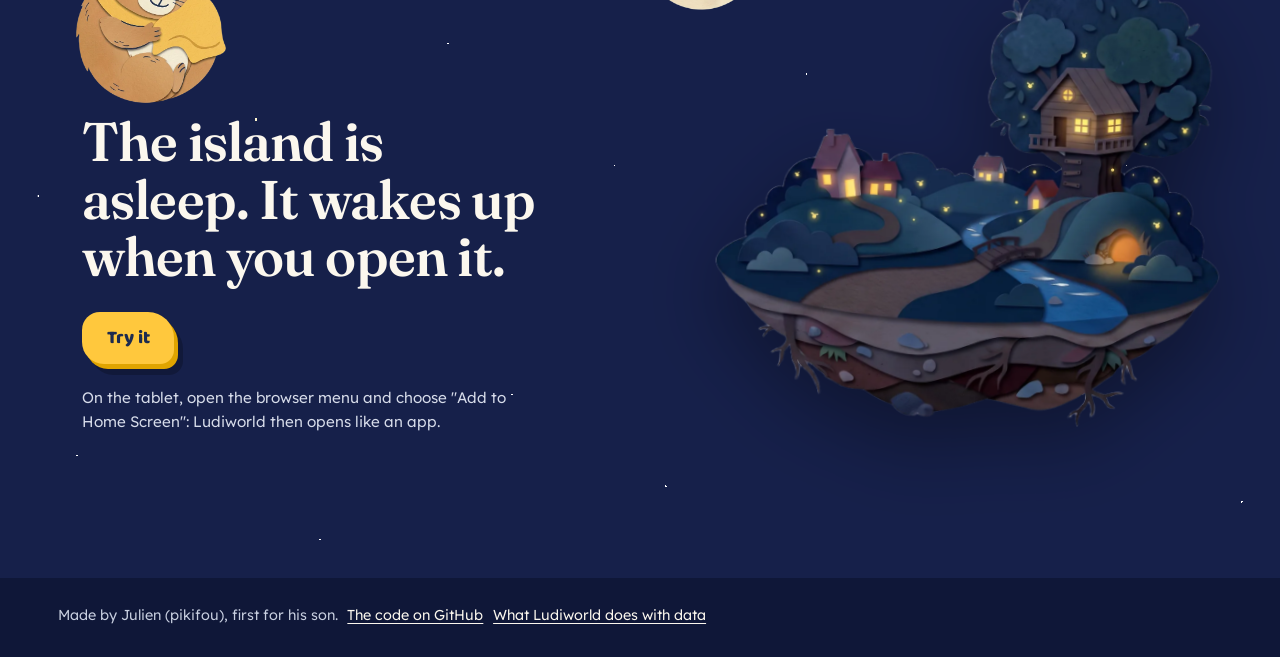
==== commit 789b3f14: "Les sauvegardes des jeux suivent l'enfant dans son compte Le kit passe en 0.3.0 : Ludi.save confie l" ====
--- a/docs/index.html
+++ b/docs/index.html
@@ -45,7 +45,7 @@
     <button type="button" class="e-parents" id="e-parents"><svg viewBox="0 0 24 24" aria-hidden="true" class="ico"><rect x="4" y="10.5" width="16" height="11" rx="2.5" fill="currentColor"/><path d="M8 10.5V7a4 4 0 0 1 8 0v3.5" fill="none" stroke="currentColor" stroke-width="2.4"/></svg><span class="e-parents-txt" data-fr="Parents" data-en="Parents">Parents</span><span class="e-parents-hint"></span></button>
   </section>
 
-  <!-- Le carnet parent : « Mon Ludiworld », un onglet du site -->
+  <!-- Le carnet parent : « Expériences installées », un onglet du site -->
   <section id="v-parent" class="carnet" hidden>
     <div class="c-barre" id="c-barre"></div>
     <aside class="c-rail">
--- a/docs/site/barre.css
+++ b/docs/site/barre.css
@@ -35,6 +35,16 @@
   background: var(--lw-soleil); border-radius: 3px 5px 2px 4px;
 }
 .lw-moi { color: var(--lw-soleil); font-weight: 700; }
+.lw-chez-soi > .lw-jeux { color: var(--lw-papier); font-weight: 700; }
+.lw-plus { position: relative; }
+.lw-plus summary { list-style: none; cursor: pointer; }
+.lw-plus summary::-webkit-details-marker { display: none; }
+.lw-plus summary::before { content: "+"; font-family: "Baloo 2", "Trebuchet MS", sans-serif; font-weight: 800; color: var(--lw-soleil); }
+.lw-plus-liste {
+  position: absolute; z-index: 40; top: calc(100% + 6px); left: 0; display: flex; flex-direction: column; gap: 2px; min-width: 210px; padding: 6px;
+  background: var(--lw-nuit); border: 2px solid rgba(255, 255, 255, .22); border-radius: 12px 16px 10px 14px; box-shadow: 0 12px 28px rgba(0, 0, 0, .4);
+}
+.lw-plus-liste .lw-onglet { min-height: 44px; }
 .lw-aime { font-style: italic; } /* annexe : ça se voit jusque dans la barre */
 .lw-ico { width: 16px; height: 16px; flex: none; }
 
@@ -64,6 +74,7 @@
     padding: 0 clamp(10px, 4.5vw, 58px) 4px; overflow-x: auto; scrollbar-width: none;
   }
   .lw-onglets::-webkit-scrollbar { display: none; }
+  .lw-onglets.lw-chez-soi { overflow: visible; }
 }
 @media (max-width: 480px) {
   .lw-barre { column-gap: 8px; }
--- a/docs/style.css
+++ b/docs/style.css
@@ -295,9 +295,15 @@
   display: inline-flex; align-items: center; gap: 5px; padding: 2px 10px; border-radius: 999px;
   background: var(--soleil-pale); font-family: var(--f-jeu); font-weight: 700; font-size: .92rem;
 }
-.tuile.fini { background: #dfe3ee; box-shadow: none; }
-.tuile.fini .tuile-img { filter: grayscale(.85) brightness(.75); }
-.tuile-tag.fini { background: var(--nuit); color: var(--papier); }
+/* Les jeux fermés aujourd'hui : après les autres, petits, pâles, et rien ne se passe si on les touche. */
+.e-repos { grid-column: 1 / -1; margin-top: 6px; opacity: .62; pointer-events: none; user-select: none; -webkit-user-select: none; animation: tombe .7s 1.2s cubic-bezier(.25, 1.4, .5, 1) both; }
+.e-jeux.calme .e-repos { animation: none; }
+.e-repos-titre { display: flex; align-items: center; gap: 6px; margin: 0 0 8px 4px; font-family: var(--f-jeu); font-weight: 700; font-size: .95rem; color: var(--encre); }
+.e-repos-titre svg { width: 16px; height: 16px; }
+.e-repos-jeux { display: flex; flex-wrap: wrap; gap: 10px 14px; }
+.e-repos-jeu { display: flex; flex-direction: column; align-items: center; gap: 4px; width: 76px; }
+.e-repos-jeu .tuile-img { width: 58px; border-radius: 14px 17px 12px 16px; filter: grayscale(.9); }
+.e-repos-nom { font-family: var(--f-jeu); font-weight: 600; font-size: .78rem; line-height: 1.1; text-align: center; }
 .e-vide { grid-column: 1 / -1; font-family: var(--f-jeu); font-size: 1.3rem; background: var(--papier); padding: 20px; border-radius: var(--coupe-1); box-shadow: var(--ombre-papier); }
 
 .e-dodo {
@@ -336,7 +342,7 @@
   background: var(--papier);
   background-image: repeating-linear-gradient(transparent 0 31px, rgba(29, 43, 79, .06) 31px 32px);
 }
-/* La barre du site au-dessus du carnet : le carnet est l'onglet « Mon Ludiworld ». */
+/* La barre du site au-dessus du carnet : le carnet est l'onglet « Expériences installées ». */
 .c-barre { grid-column: 1 / -1; position: sticky; top: 0; z-index: 9; min-width: 0; }
 .c-rail {
   position: sticky; top: 64px; height: calc(100dvh - 64px); display: flex; flex-direction: column; gap: 22px;
@@ -651,3 +657,4 @@
   .pin-keys { grid-template-columns: repeat(3, 66px); }
   .e-jeux { grid-template-columns: repeat(2, minmax(0, 1fr)); }
 }
+.lien.vers-jeux { display: inline-block; padding: 12px 0; }
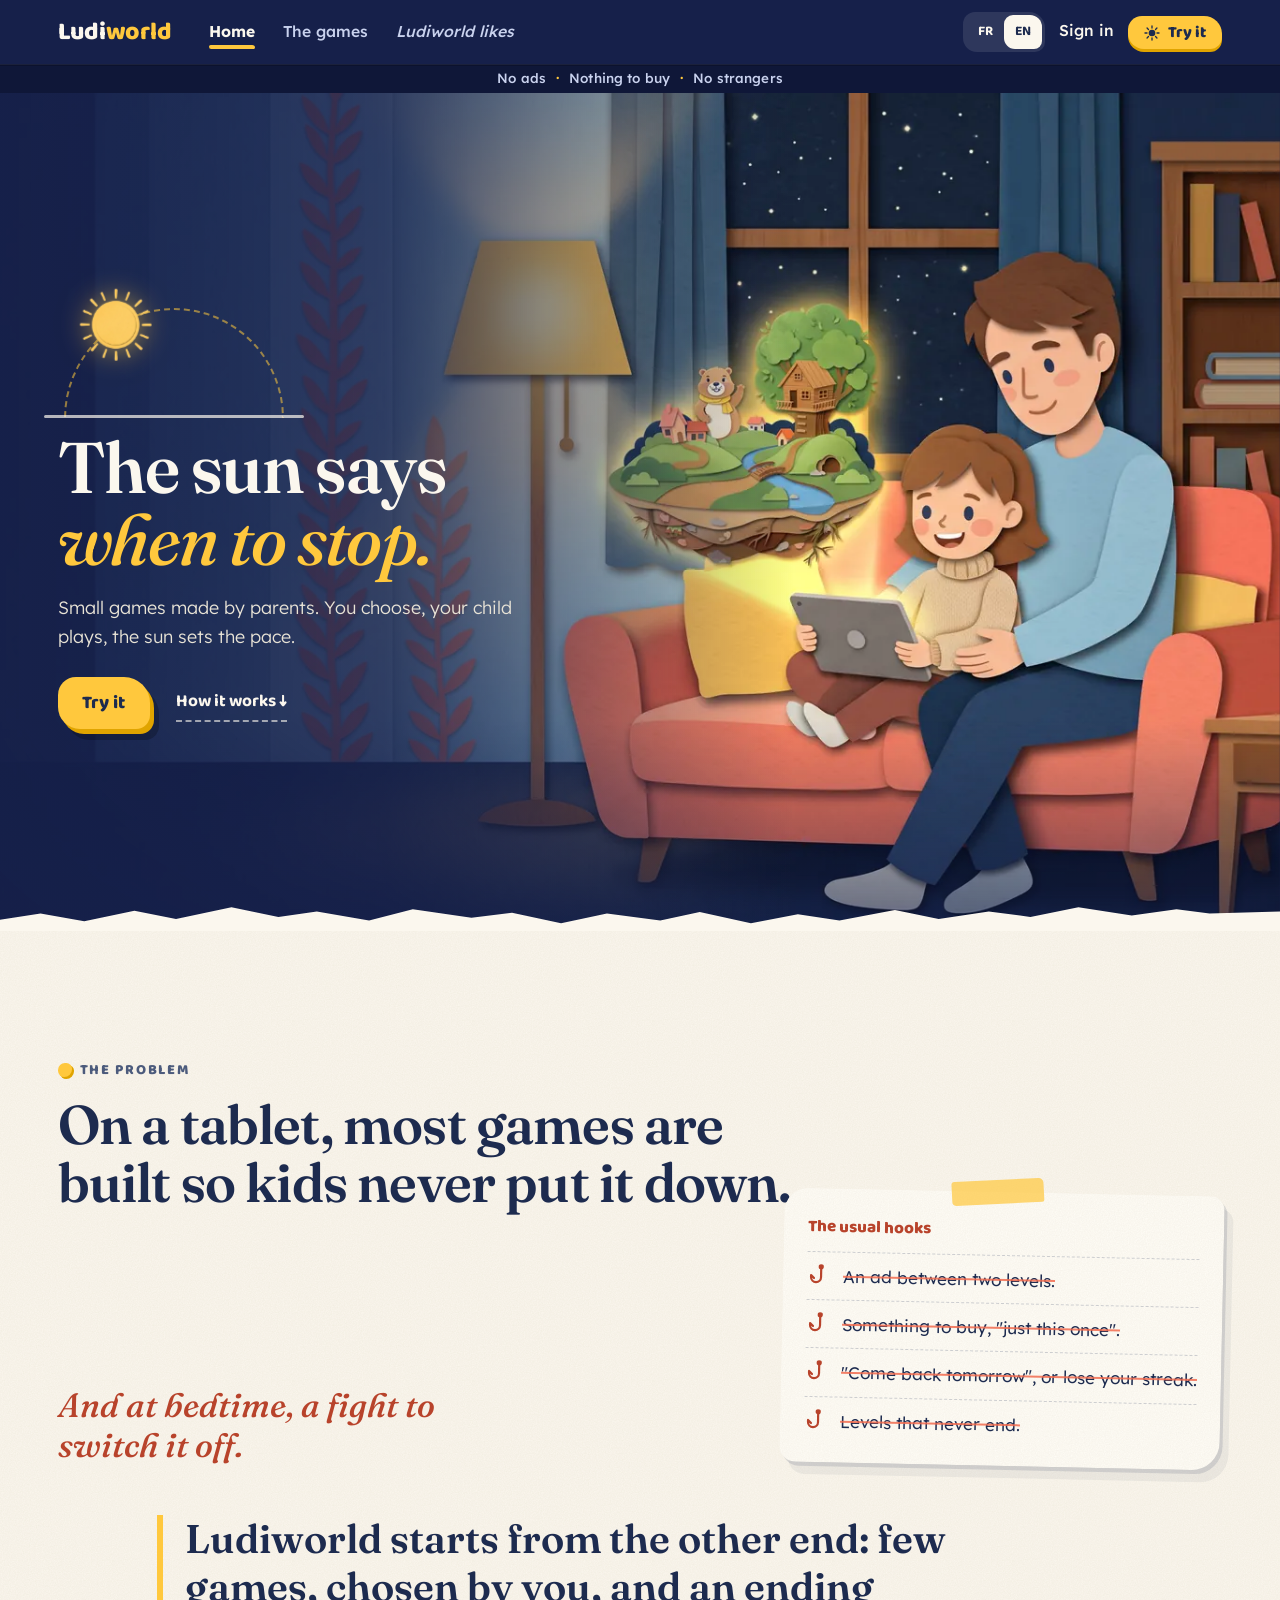
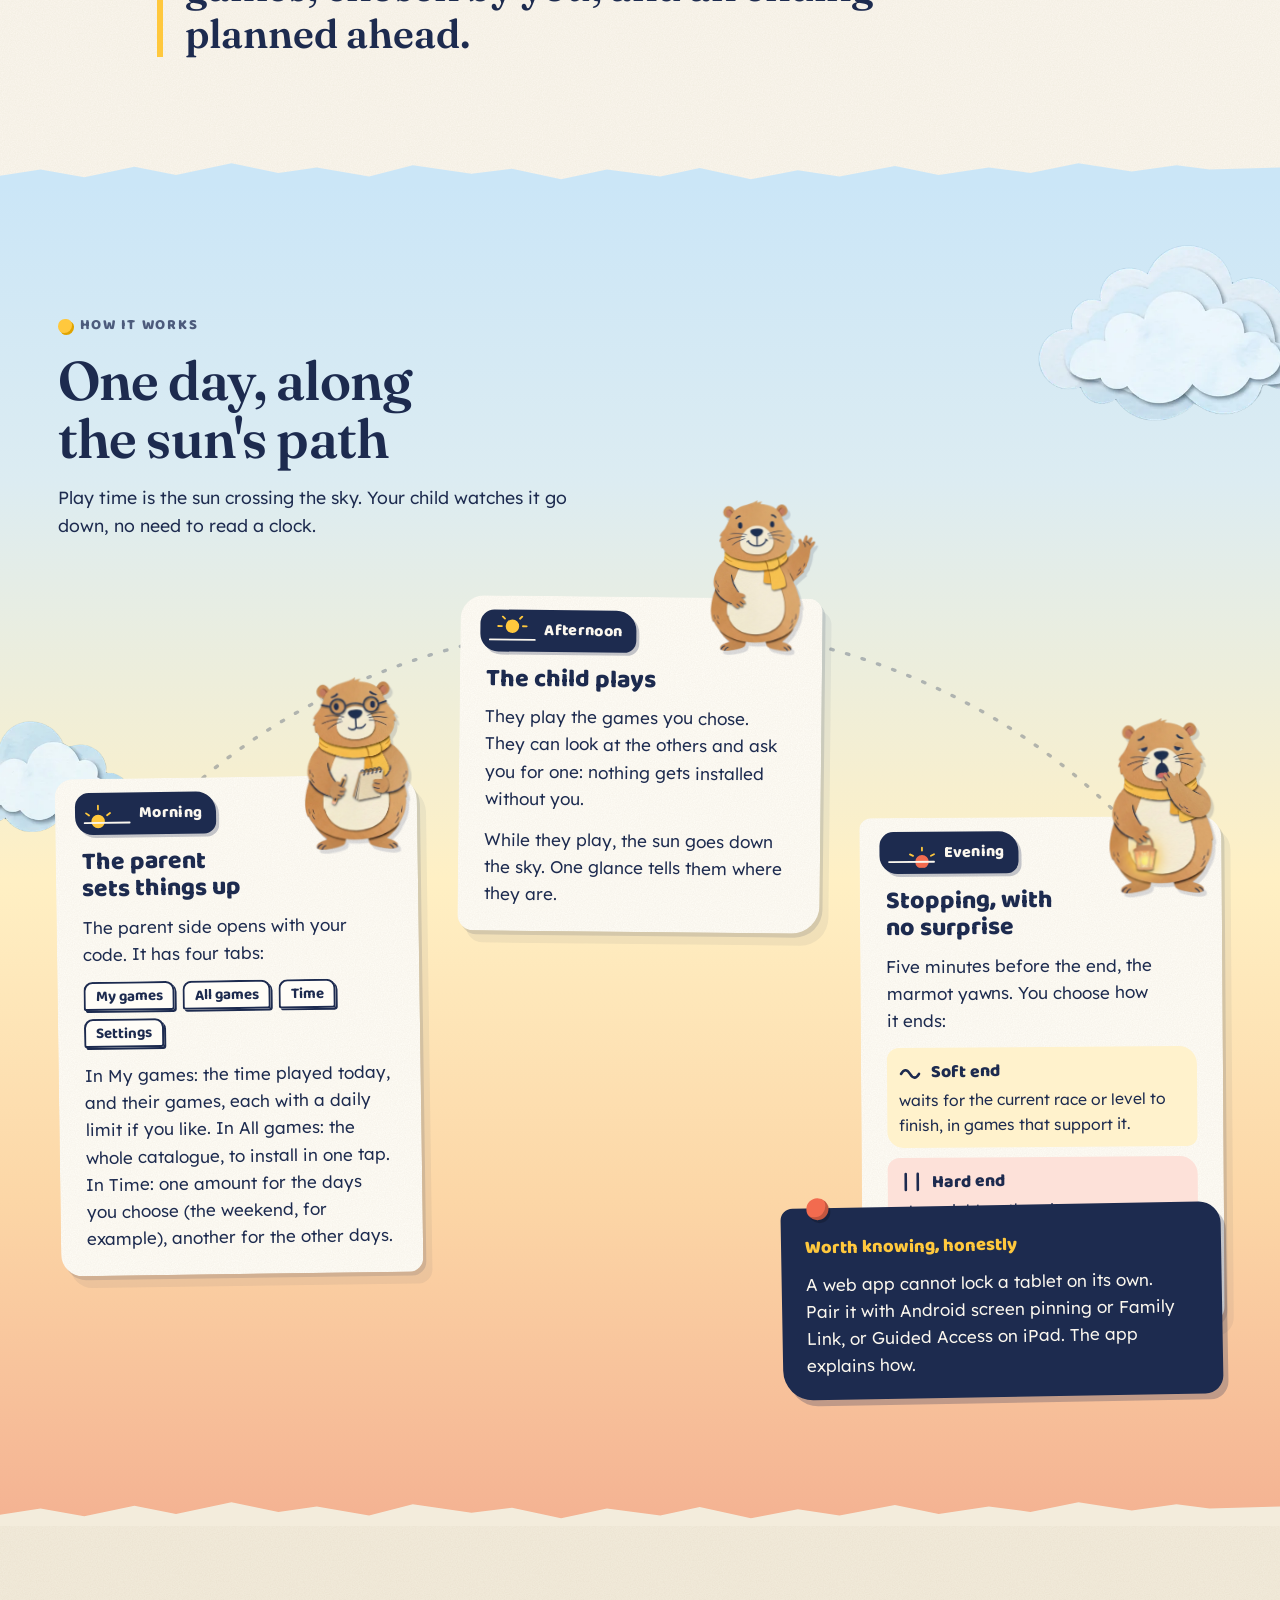
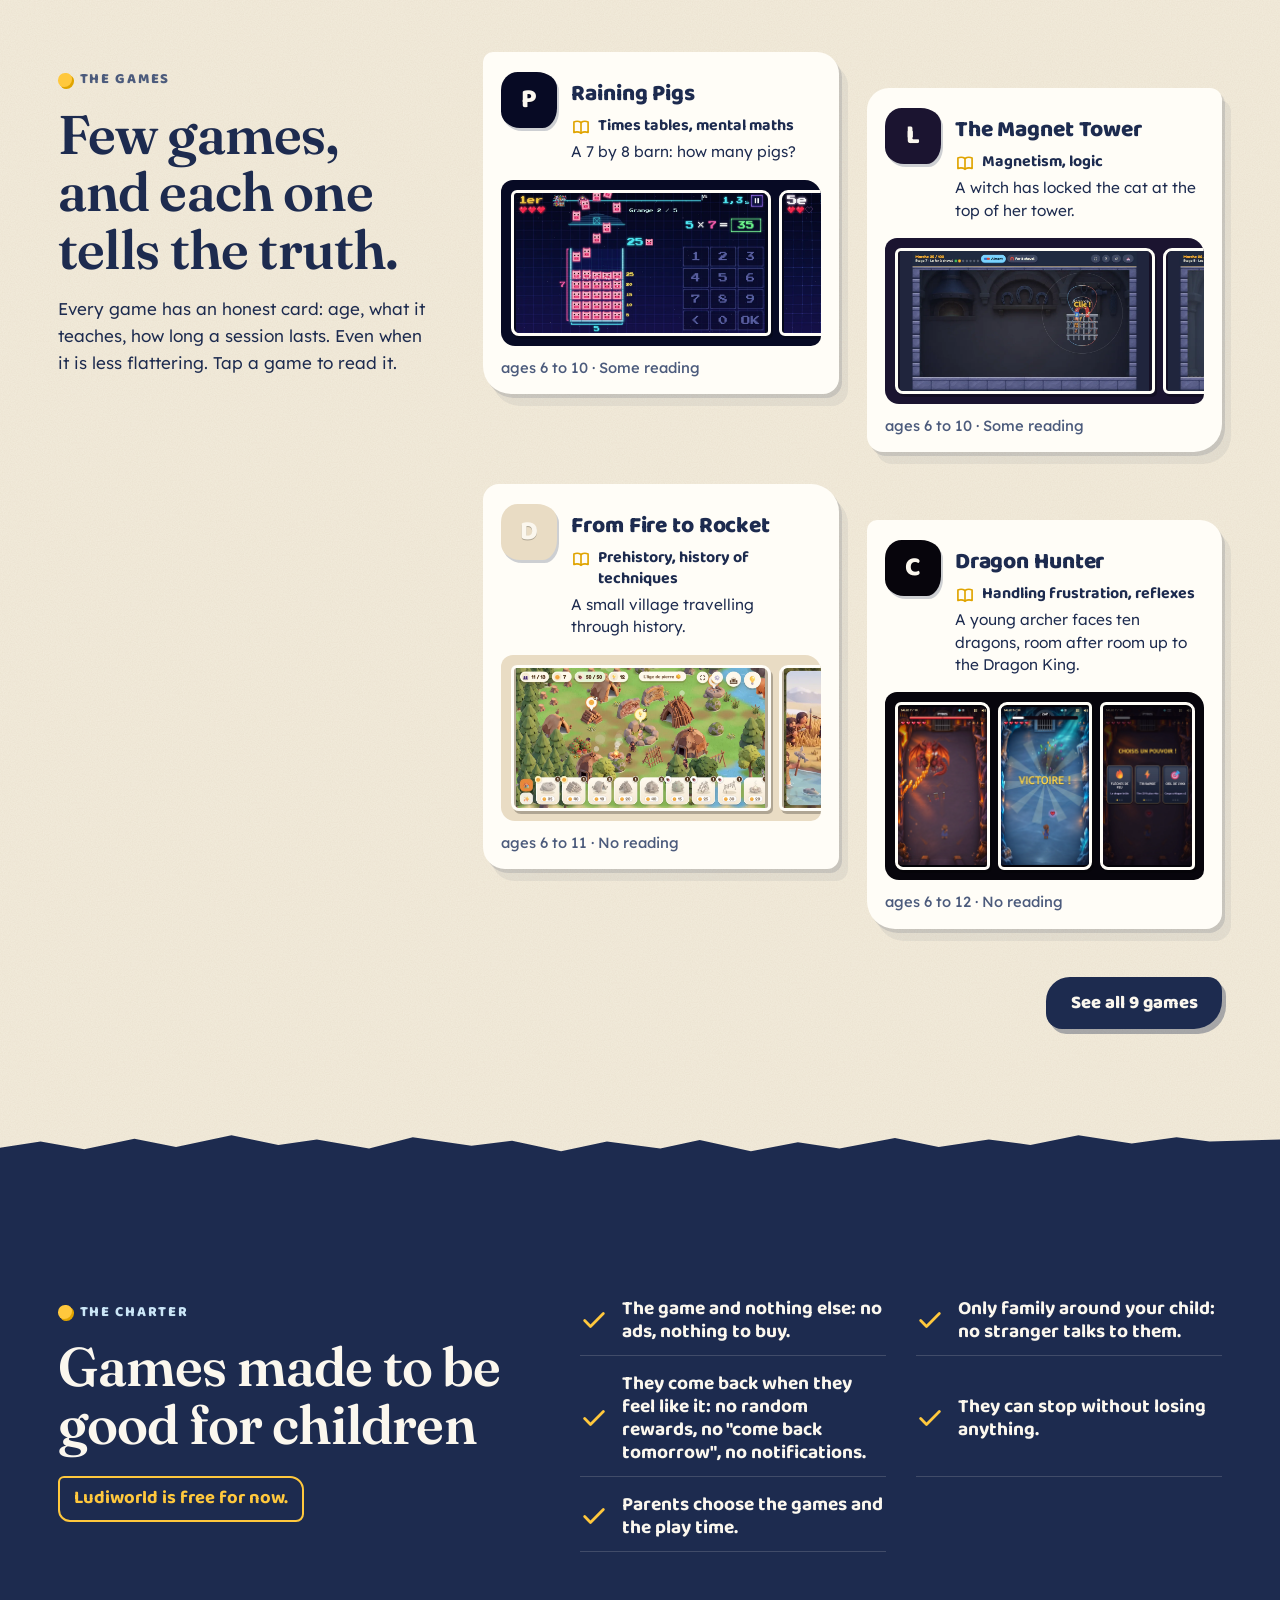
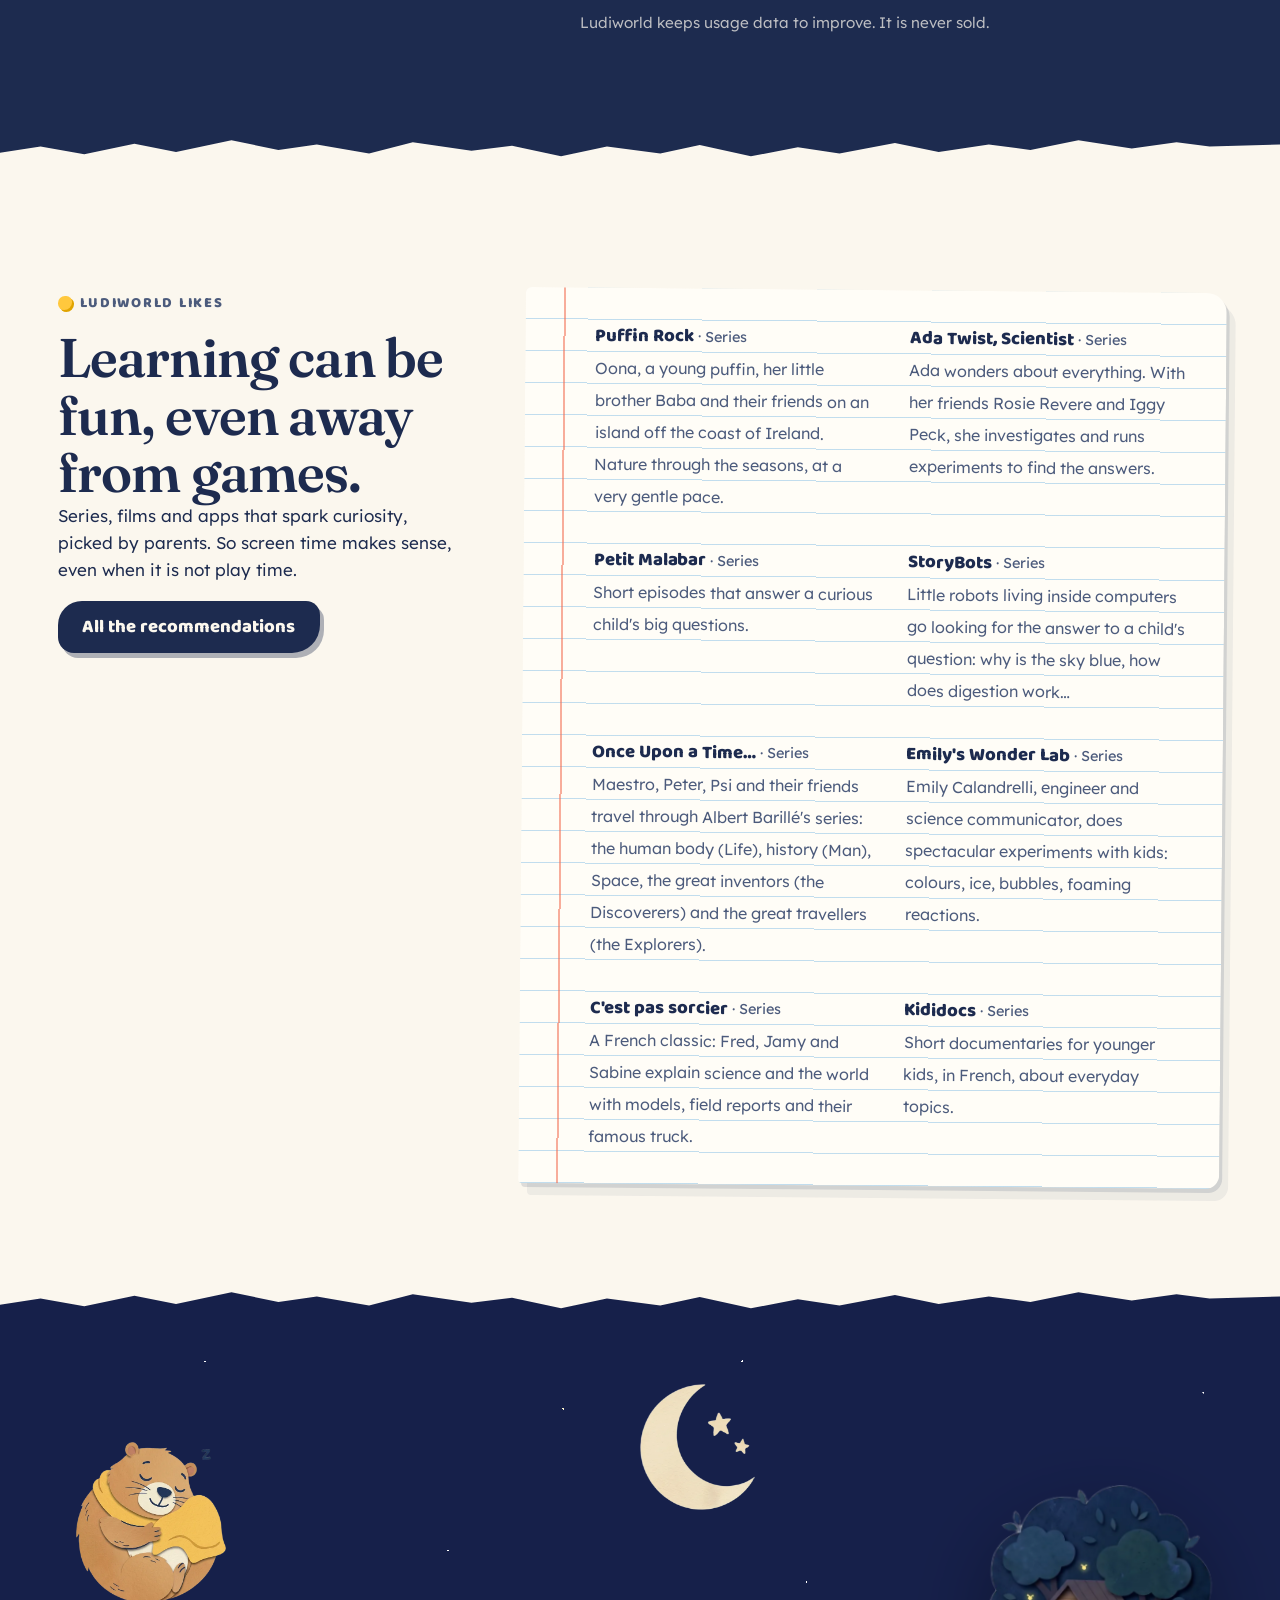
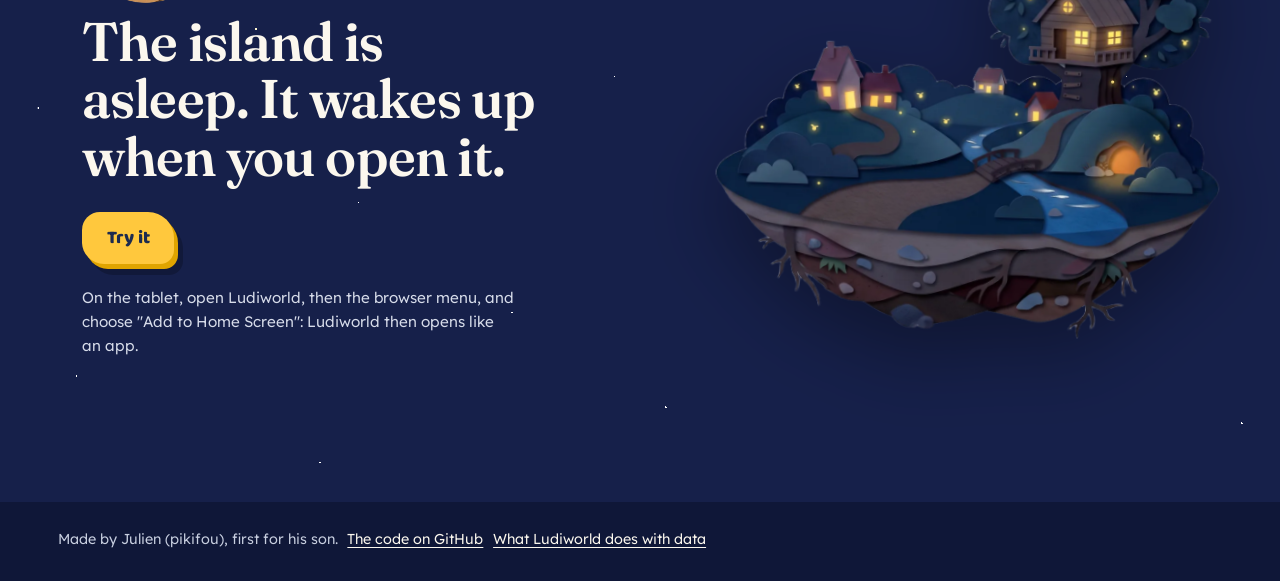
==== commit 3fa0a52d: "Côté parent et site (16 au 18 novembre) : un seul bandeau, quatre onglets, appli sous app/, avis de " ====
--- a/docs/index.html
+++ b/docs/index.html
@@ -4,78 +4,216 @@
   <meta charset="utf-8">
   <meta name="viewport" content="width=device-width, initial-scale=1, viewport-fit=cover">
   <title>Ludiworld</title>
-  <meta name="description" content="Des petits jeux faits maison par des parents, qui font apprendre. Le parent choisit les jeux et le temps de jeu, le soleil dit quand on s'arrête.">
-  <meta name="theme-color" content="#7cc6f2">
-  <link rel="manifest" href="manifest.webmanifest">
-  <link rel="icon" href="icons/marmotte-64.png">
+  <script src="site/aiguillage.js"></script>
+  <meta name="description" content="De petits jeux faits par des parents, sans pub, sans achat, sans pièges. Vous choisissez, votre enfant joue, le soleil dit quand on s'arrête.">
+  <meta name="theme-color" content="#16204a">
+  <link rel="icon" href="icons/marmotte-192.png">
   <link rel="apple-touch-icon" href="icons/marmotte-180.png">
-  <link rel="preload" href="fonts/baloo2-800.woff2" as="font" type="font/woff2" crossorigin>
+  <link rel="preload" href="fonts/fraunces.woff2" as="font" type="font/woff2" crossorigin>
   <link rel="preload" href="fonts/lexend.woff2" as="font" type="font/woff2" crossorigin>
+  <link rel="preload" href="img/salon.webp" as="image" type="image/webp">
   <link rel="stylesheet" href="site/barre.css">
-  <link rel="stylesheet" href="style.css">
+  <link rel="stylesheet" href="site/site.css">
+  <link rel="stylesheet" href="site/catalogue.css">
 </head>
-<body>
-  <!-- Première ouverture : le parent prépare Ludiworld -->
-  <section id="v-accueil" class="accueil" hidden></section>
-
-  <!-- Côté enfant : l'île et le soleil -->
-  <section id="v-enfant" class="enfant" hidden>
-    <div class="ciel" aria-hidden="true">
-      <img class="astre soleil" src="img/soleil.webp" alt="">
-      <img class="astre lune" src="img/lune.webp" alt="">
-      <span class="etoiles"></span>
-      <img class="nuage n1" src="img/nuage-1.webp" alt="">
-      <img class="nuage n2" src="img/nuage-2.webp" alt="">
-      <img class="nuage n3" src="img/nuage-3.webp" alt="">
+<body data-page="accueil" data-base="">
+  <a class="skip" href="#probleme" data-t="skip">Aller au contenu</a>
+
+  <div id="lw-barre"></div>
+
+  <!-- 1. Ouverture -->
+  <header class="hero">
+    <div class="hero-pic">
+      <img class="hero-img" src="img/salon.webp" width="1600" height="893" fetchpriority="high"
+           alt="Le soir dans un salon, un parent et son enfant sur le canapé. Une petite île flotte au-dessus de la tablette."
+           data-t-alt="heroAlt">
     </div>
-    <header class="e-haut">
-      <h1 class="e-salut" id="e-salut"></h1>
-      <p class="e-temps" id="e-temps" aria-live="polite"></p>
-      <button type="button" class="e-qui" id="e-qui" hidden><svg viewBox="0 0 24 24" aria-hidden="true" class="ico"><circle cx="12" cy="8" r="4.5" fill="currentColor"/><path d="M3.5 21c1.2-4.6 4.6-7 8.5-7s7.3 2.4 8.5 7z" fill="currentColor"/></svg><span></span></button>
-    </header>
-    <div class="e-monde" aria-hidden="true">
-      <div class="ile">
-        <img class="ile-jour" src="img/ile-jour.webp" alt="">
-        <img class="ile-nuit" src="img/ile-nuit.webp" alt="">
-        <img class="marmotte" id="e-marmotte" src="img/marmotte-salut.webp" alt="">
+    <div class="hero-copy">
+      <div class="arc" aria-hidden="true">
+        <span class="arc-path"></span>
+        <span class="pivot"><img class="sun" src="img/soleil.webp" width="420" height="422" alt=""></span>
+        <span class="horizon"></span>
+      </div>
+      <h1 class="hero-title">
+        <span class="l1" data-t="h1a">Le soleil dit</span>
+        <span class="l2" data-t="h1b">quand on s'arrête.</span>
+      </h1>
+      <p class="lede" data-t="lede">De petits jeux faits par des parents. Vous choisissez, votre enfant joue, le soleil donne le rythme.</p>
+      <div class="ctas">
+        <a class="btn btn-sun" href="app/#demarrer" data-app data-t="cta">Ouvrir Ludiworld</a>
+        <a class="btn-ghost" href="#comment"><span data-t="how">Comment ça marche</span> <span aria-hidden="true">↓</span></a>
       </div>
     </div>
-    <nav class="e-jeux" id="e-jeux" aria-label="Jeux"></nav>
-    <div class="e-dodo" id="e-dodo" hidden></div>
-    <button type="button" class="e-parents" id="e-parents"><svg viewBox="0 0 24 24" aria-hidden="true" class="ico"><rect x="4" y="10.5" width="16" height="11" rx="2.5" fill="currentColor"/><path d="M8 10.5V7a4 4 0 0 1 8 0v3.5" fill="none" stroke="currentColor" stroke-width="2.4"/></svg><span class="e-parents-txt" data-fr="Parents" data-en="Parents">Parents</span><span class="e-parents-hint"></span></button>
-  </section>
-
-  <!-- Le carnet parent : « Expériences installées », un onglet du site -->
-  <section id="v-parent" class="carnet" hidden>
-    <div class="c-barre" id="c-barre"></div>
-    <aside class="c-rail">
-      <div class="c-marque">
-        <img src="img/marmotte-carnet.webp" alt="">
-        <div><h1 id="c-titre"></h1><p id="c-de"></p></div>
-      </div>
-      <nav class="c-nav" id="c-nav" role="tablist"></nav>
-      <button type="button" class="c-exit" id="c-exit"><svg viewBox="0 0 24 24" aria-hidden="true" class="ico"><circle cx="12" cy="12" r="5" fill="currentColor"/><g stroke="currentColor" stroke-width="2" stroke-linecap="round"><path d="M12 1.5v3M12 19.5v3M1.5 12h3M19.5 12h3M4.6 4.6l2.1 2.1M17.3 17.3l2.1 2.1M4.6 19.4l2.1-2.1M17.3 6.7l2.1-2.1"/></g></svg><span></span></button>
-    </aside>
-    <main class="c-page" id="c-page"></main>
-  </section>
-
-  <dialog id="sheet" class="sheet" aria-labelledby="sheet-title"></dialog>
-  <dialog id="gate" class="gate"></dialog>
-  <dialog id="qui" class="gate qui"></dialog>
-  <p id="toast" class="toast" role="status" hidden></p>
-
-  <div id="player" class="player" hidden>
-    <button type="button" class="player-back" id="player-back"></button>
-    <p class="p-reste" id="p-reste" hidden></p>
-    <div class="p-bandeau" id="p-bandeau" role="status" hidden></div>
-    <div class="p-rideau" id="p-rideau" hidden></div>
-  </div>
-
-  <script src="site/barre.js"></script>
-  <script src="textes.js"></script>
-  <script src="temps.js"></script>
-  <script src="synchro.js"></script>
-  <script src="site/nuage.js"></script>
-  <script src="app.js"></script>
+  </header>
+
+  <main>
+    <!-- 2. Le problème -->
+    <section class="sec probleme" id="probleme" aria-labelledby="pb-title">
+      <div class="pb-grid">
+        <div class="pb-head">
+          <p class="kicker" data-t="pbKick">Le problème</p>
+          <h2 id="pb-title" data-t="pbTitle">Sur la tablette, la plupart des jeux sont faits pour qu'on ne la lâche pas.</h2>
+        </div>
+        <div class="hooks">
+          <p class="hooks-title" data-t="hooksTitle">Les hameçons habituels</p>
+          <ul>
+            <li><svg class="ic" viewBox="0 0 24 24" aria-hidden="true"><path d="M14 2v11a5 5 0 1 1-10 0v-2l3 3"/><circle cx="14" cy="2.5" r="1.5"/></svg><span data-t="hook1">Une pub entre deux niveaux.</span></li>
+            <li><svg class="ic" viewBox="0 0 24 24" aria-hidden="true"><path d="M14 2v11a5 5 0 1 1-10 0v-2l3 3"/><circle cx="14" cy="2.5" r="1.5"/></svg><span data-t="hook2">Quelque chose à acheter, «&nbsp;juste une fois&nbsp;».</span></li>
+            <li><svg class="ic" viewBox="0 0 24 24" aria-hidden="true"><path d="M14 2v11a5 5 0 1 1-10 0v-2l3 3"/><circle cx="14" cy="2.5" r="1.5"/></svg><span data-t="hook3">«&nbsp;Reviens demain&nbsp;», sinon la série est perdue.</span></li>
+            <li><svg class="ic" viewBox="0 0 24 24" aria-hidden="true"><path d="M14 2v11a5 5 0 1 1-10 0v-2l3 3"/><circle cx="14" cy="2.5" r="1.5"/></svg><span data-t="hook4">Des niveaux qui ne finissent jamais.</span></li>
+          </ul>
+        </div>
+        <p class="pb-end" data-t="pbEnd">Et le soir, il faut se fâcher pour l'éteindre.</p>
+        <p class="pb-turn" data-t="pbTurn">Ludiworld part de l'autre bout&nbsp;: peu de jeux, choisis par vous, et une fin prévue d'avance.</p>
+      </div>
+    </section>
+
+    <!-- 3. Comment ça marche : une journée -->
+    <section class="sec journee" id="comment" aria-labelledby="j-title">
+      <img class="cloud c1" src="img/nuage-2.webp" width="460" height="288" alt="">
+      <img class="cloud c2" src="img/nuage-3.webp" width="307" height="191" alt="">
+      <div class="j-head">
+        <p class="kicker" data-t="jKick">Comment ça marche</p>
+        <h2 id="j-title" data-t="jTitle">Une journée, le long du soleil</h2>
+        <p data-t="jIntro">Le temps de jeu, c'est le soleil qui traverse le ciel. Votre enfant le voit descendre, sans avoir à lire l'heure.</p>
+      </div>
+
+      <div class="steps-wrap">
+        <svg class="j-arc" viewBox="0 0 1000 320" preserveAspectRatio="none" aria-hidden="true">
+          <path d="M10 310 C 220 -60, 780 -60, 990 310"/>
+        </svg>
+        <ol class="steps">
+          <li class="step s1">
+            <div class="badge">
+              <svg viewBox="0 0 64 40" aria-hidden="true"><circle class="sb" cx="20" cy="30" r="9"/><path class="ray" d="M20 14v-5M8 22l-4-3M32 22l4-3"/><path class="hz" d="M2 32h60"/></svg>
+              <span data-t="t1">Matin</span>
+            </div>
+            <img class="mascot" src="img/marmotte-carnet.webp" width="469" height="775" alt="" loading="lazy">
+            <h3 data-t="s1Title">Le parent prépare</h3>
+            <p data-t="s1Text">Le côté parent s'ouvre avec votre code. Il a quatre onglets&nbsp;:</p>
+            <ul class="chips onglets">
+              <li data-t="f1">Mes jeux</li>
+              <li data-t="f4">Tous les jeux</li>
+              <li data-t="f2">Temps</li>
+              <li data-t="f3">Réglages</li>
+            </ul>
+            <p data-t="s1Time">Dans Mes jeux&nbsp;: le temps joué aujourd'hui, et ses jeux, avec une limite par jour pour chacun si vous voulez. Dans Tous les jeux&nbsp;: tout le catalogue, à installer d'un geste. Dans Temps&nbsp;: un temps pour les jours que vous choisissez (le mercredi et le week-end, par exemple), un autre pour les autres jours.</p>
+          </li>
+          <li class="step s2">
+            <div class="badge">
+              <svg viewBox="0 0 64 40" aria-hidden="true"><circle class="sb" cx="32" cy="14" r="9"/><path class="ray" d="M18 14h-5M46 14h5M22 4l-3-3M42 4l3-3"/><path class="hz" d="M2 32h60"/></svg>
+              <span data-t="t2">Après-midi</span>
+            </div>
+            <img class="mascot" src="img/marmotte-salut.webp" width="520" height="756" alt="" loading="lazy">
+            <h3 data-t="s2Title">L'enfant joue</h3>
+            <p data-t="s2Text">Il joue aux jeux que vous avez choisis. Il peut regarder les autres et vous en demander un&nbsp;: rien ne s'installe sans vous.</p>
+            <p data-t="s2Sun">Pendant qu'il joue, le soleil descend dans le ciel. Il sait où il en est d'un coup d'œil.</p>
+          </li>
+          <li class="step s3">
+            <div class="badge">
+              <svg viewBox="0 0 64 40" aria-hidden="true"><circle class="sb late" cx="46" cy="32" r="9"/><path class="ray" d="M46 17v-4M34 24l-4-2M58 24l4-2"/><path class="hz" d="M2 32h60"/></svg>
+              <span data-t="t3">Soir</span>
+            </div>
+            <img class="mascot" src="img/marmotte-baille.webp" width="461" height="775" alt="" loading="lazy">
+            <h3 data-t="s3Title">On s'arrête, sans surprise</h3>
+            <p data-t="s3Text">Cinq minutes avant la fin, la marmotte baille. Vous choisissez comment ça finit&nbsp;:</p>
+            <dl class="ends">
+              <div class="end-soft">
+                <dt><svg viewBox="0 0 24 24" aria-hidden="true"><path d="M2 14c3-5 6-5 9 0s6 5 9 0"/></svg><span data-t="softT">Fin douce</span></dt>
+                <dd data-t="softD">attend la fin de la course ou du niveau en cours, pour les jeux qui le permettent.</dd>
+              </div>
+              <div class="end-hard">
+                <dt><svg viewBox="0 0 24 24" aria-hidden="true"><path d="M6 4v16M18 4v16"/></svg><span data-t="hardT">Fin nette</span></dt>
+                <dd data-t="hardD">s'arrête à la minute près.</dd>
+              </div>
+            </dl>
+            <p data-t="s3Sleep">Puis l'île s'endort. Pour aujourd'hui, c'est fini.</p>
+          </li>
+        </ol>
+      </div>
+
+      <aside class="note" aria-labelledby="note-title">
+        <p class="note-title" id="note-title" data-t="noteTitle">À savoir, honnêtement</p>
+        <p data-t="noteText">Une app web ne peut pas verrouiller une tablette à elle seule. Associez-la à l'épinglage d'écran d'Android ou à Family Link, ou à l'Accès guidé sur iPad. L'app explique comment faire.</p>
+      </aside>
+    </section>
+
+    <!-- 4. Les jeux -->
+    <section class="sec jeux" id="jeux" aria-labelledby="jeux-title">
+      <div class="jeux-grid">
+        <div class="jeux-head">
+          <p class="kicker" data-t="gKick">Les jeux</p>
+          <h2 id="jeux-title" data-t="gTitle">Peu de jeux, et chacun dit la vérité.</h2>
+          <p data-t="gIntro">Chaque jeu a une fiche honnête&nbsp;: l'âge, ce qu'on y apprend, la durée d'une partie. Même quand c'est moins flatteur. Touchez un jeu pour la lire.</p>
+        </div>
+        <div class="jeux-list" id="jeux-list" aria-live="polite">
+          <p class="jeux-wait" data-t="gLoading">Les fiches arrivent…</p>
+        </div>
+      </div>
+      <p class="jeux-more"><a class="btn btn-ink" id="jeux-tous" href="les-jeux/" data-t="gMore">Voir tous les jeux</a></p>
+    </section>
+
+    <!-- 5. La charte : ce que sont les jeux de Ludiworld, en positif (Julien, 2026-11-18) -->
+    <section class="sec charte" id="charte" aria-labelledby="ch-title">
+      <div class="ch-grid">
+        <div class="ch-head">
+          <p class="kicker" data-t="cKick">La charte</p>
+          <h2 id="ch-title" data-t="cTitle">Des jeux pensés pour faire du bien aux enfants</h2>
+          <p class="ch-gratuit" data-t="cFree">Ludiworld est gratuit pour l'instant.</p>
+        </div>
+        <ul class="promises">
+          <li><svg viewBox="0 0 24 24" aria-hidden="true"><path d="M4 12.5l5 5L20 6.5"/></svg><span data-t="p1">Le jeu, et rien d'autre&nbsp;: ni pub, ni achat.</span></li>
+          <li><svg viewBox="0 0 24 24" aria-hidden="true"><path d="M4 12.5l5 5L20 6.5"/></svg><span data-t="p2">Autour de l'enfant, seulement sa famille&nbsp;: aucun inconnu ne lui parle.</span></li>
+          <li><svg viewBox="0 0 24 24" aria-hidden="true"><path d="M4 12.5l5 5L20 6.5"/></svg><span data-t="p3">Il revient quand il en a envie&nbsp;: ni récompense au hasard, ni «&nbsp;reviens demain&nbsp;», ni notification.</span></li>
+          <li><svg viewBox="0 0 24 24" aria-hidden="true"><path d="M4 12.5l5 5L20 6.5"/></svg><span data-t="p4">Il peut s'arrêter sans rien perdre.</span></li>
+          <li><svg viewBox="0 0 24 24" aria-hidden="true"><path d="M4 12.5l5 5L20 6.5"/></svg><span data-t="p5">Le parent choisit les jeux et le temps de jeu.</span></li>
+        </ul>
+        <div class="donnees">
+          <div>
+            <p data-t="dText">Ludiworld garde des données d'usage pour s'améliorer. Elles ne sont jamais vendues.</p>
+          </div>
+        </div>
+      </div>
+    </section>
+
+    <!-- 6. Ludiworld aime bien -->
+    <section class="sec series" id="series" aria-labelledby="se-title">
+      <div class="se-grid">
+        <div class="se-head">
+          <p class="kicker" data-t="sKick">Ludiworld aime bien</p>
+          <h2 id="se-title" data-t="sTitle">Apprendre peut être fun, même loin des jeux.</h2>
+          <p data-t="sIntro">Des séries, des films et des applis qui rendent curieux, choisis par des parents. Pour que le temps d'écran ait du sens, même quand ce n'est pas l'heure de jouer.</p>
+          <p><a class="btn btn-ink" href="aime-bien/" data-t="sMore">Toutes les recommandations</a></p>
+        </div>
+        <dl class="carnet" id="aime-apercu" aria-live="polite"></dl>
+      </div>
+    </section>
+
+    <!-- 8. La nuit -->
+    <section class="sec nuit" id="nuit" aria-labelledby="n-title">
+      <img class="moon" src="img/lune.webp" width="380" height="415" alt="" loading="lazy">
+      <div class="n-grid">
+        <div class="n-island">
+          <img class="island" src="img/ile-nuit.webp" width="1100" height="994" loading="lazy"
+               alt="L'île de Ludiworld la nuit, ses fenêtres allumées." data-t-alt="islandAlt">
+        </div>
+        <div class="n-copy">
+          <img class="dodo" src="img/marmotte-dodo.webp" width="520" height="557" loading="lazy"
+               alt="La marmotte dort, enroulée dans son écharpe." data-t-alt="dodoAlt">
+          <h2 id="n-title" data-t="nTitle">L'île dort. Elle se réveille quand vous l'ouvrez.</h2>
+          <a class="btn btn-sun" href="app/#demarrer" data-app data-t="cta">Ouvrir Ludiworld</a>
+          <p class="install" data-t="install">Sur la tablette, ouvrez Ludiworld, puis le menu du navigateur, et choisissez «&nbsp;Ajouter à l'écran d'accueil&nbsp;»&nbsp;: Ludiworld s'ouvre alors comme une app.</p>
+        </div>
+      </div>
+    </section>
+  </main>
+
+  <footer class="foot" id="lw-pied"></footer>
+
+  <script src="site/barre.js" defer></script>
+  <script src="site/site.js" defer></script>
+  <script src="site/accueil-en.js" defer></script>
+  <script src="site/nuage.js" defer></script>
+  <script src="site/catalogue.js" defer></script>
 </body>
 </html>
--- a/docs/site/barre.css
+++ b/docs/site/barre.css
@@ -1,11 +1,13 @@
-/* Ludiworld : la barre du site (pages du site et carnet parent). Les polices sont chargées par la page. */
-.lw-barre {
+/* Ludiworld : la barre du site (pages du site et haut du côté parent), puis la ligne des promesses. Les polices sont chargées par la page. */
+.lw-barre, .lw-promesses {
   --lw-nuit: #16204a;
   --lw-papier: #fbf7ee;
   --lw-soleil: #ffc83d;
   --lw-soleil-fonce: #e0a400;
   --lw-encre: #1d2b4f;
   --lw-doux: #c9d2ee;
+}
+.lw-barre {
   position: relative; z-index: 20;
   display: flex; align-items: center; gap: 10px 26px;
   min-height: 64px; padding: 8px clamp(16px, 4.5vw, 64px);
@@ -34,17 +36,6 @@
   content: ""; position: absolute; left: 12px; right: 12px; bottom: 2px; height: 4px;
   background: var(--lw-soleil); border-radius: 3px 5px 2px 4px;
 }
-.lw-moi { color: var(--lw-soleil); font-weight: 700; }
-.lw-chez-soi > .lw-jeux { color: var(--lw-papier); font-weight: 700; }
-.lw-plus { position: relative; }
-.lw-plus summary { list-style: none; cursor: pointer; }
-.lw-plus summary::-webkit-details-marker { display: none; }
-.lw-plus summary::before { content: "+"; font-family: "Baloo 2", "Trebuchet MS", sans-serif; font-weight: 800; color: var(--lw-soleil); }
-.lw-plus-liste {
-  position: absolute; z-index: 40; top: calc(100% + 6px); left: 0; display: flex; flex-direction: column; gap: 2px; min-width: 210px; padding: 6px;
-  background: var(--lw-nuit); border: 2px solid rgba(255, 255, 255, .22); border-radius: 12px 16px 10px 14px; box-shadow: 0 12px 28px rgba(0, 0, 0, .4);
-}
-.lw-plus-liste .lw-onglet { min-height: 44px; }
 .lw-aime { font-style: italic; } /* annexe : ça se voit jusque dans la barre */
 .lw-ico { width: 16px; height: 16px; flex: none; }
 
@@ -66,25 +57,119 @@
 .lw-compte:hover, .lw-compte[aria-current="page"] { border-bottom-color: var(--lw-soleil); }
 .lw-barre a:focus-visible, .lw-barre button:focus-visible { outline: 3px solid var(--lw-soleil); outline-offset: 2px; }
 
-/* Téléphone et tablette en portrait : la marque et les boutons en haut, les onglets dessous, qu'on fait défiler. */
+/* Connecté : la pastille du compte. Un rond avec l'initiale et une coche (la forme, pas seulement la couleur),
+   « Connecté » écrit au-dessus du nom ; au toucher, un petit menu. */
+.lw-qui { position: relative; flex: none; }
+.lw-pastille {
+  display: inline-flex; align-items: center; gap: 9px; padding: 4px 10px 4px 4px; min-height: 44px; cursor: pointer;
+  color: var(--lw-papier); background: rgba(255, 255, 255, .1); border: 0;
+  border-radius: 24px 20px 22px 24px; font-family: "Lexend", "Segoe UI", sans-serif; text-align: left;
+}
+.lw-pastille:hover, .lw-pastille[aria-expanded="true"] { background: rgba(255, 255, 255, .18); }
+.lw-rond {
+  position: relative; flex: none; display: inline-flex; align-items: center; justify-content: center; width: 36px; height: 36px;
+  border-radius: 50%; background: var(--lw-soleil); color: var(--lw-encre);
+  font: 800 1.12rem/1 "Baloo 2", "Trebuchet MS", sans-serif; padding-top: 2px; box-sizing: border-box;
+}
+.lw-rond > .lw-ico { width: 20px; height: 20px; }
+.lw-coche {
+  position: absolute; right: -3px; bottom: -3px; display: flex; align-items: center; justify-content: center;
+  width: 17px; height: 17px; border-radius: 50%; background: var(--lw-papier); color: var(--lw-nuit); box-shadow: 0 0 0 2px var(--lw-nuit);
+}
+.lw-coche .lw-ico { width: 12px; height: 12px; }
+.lw-qui-txt { display: flex; flex-direction: column; min-width: 0; line-height: 1.1; }
+.lw-qui-etat { font-size: .72rem; font-weight: 500; color: var(--lw-doux); letter-spacing: .02em; }
+.lw-qui-nom { max-width: 11em; overflow: hidden; text-overflow: ellipsis; white-space: nowrap; font-size: .95rem; font-weight: 700; }
+.lw-chevron { display: flex; color: var(--lw-doux); transition: transform .18s ease; }
+.lw-chevron .lw-ico { width: 14px; height: 14px; }
+.lw-pastille[aria-expanded="true"] .lw-chevron { transform: rotate(180deg); }
+
+.lw-qui-menu {
+  position: absolute; right: 0; top: calc(100% + 10px); z-index: 30;
+  width: 270px; max-width: calc(100vw - 32px); box-sizing: border-box; padding: 6px;
+  background: var(--lw-papier); color: var(--lw-encre);
+  border-radius: 10px 18px 16px 18px; box-shadow: 0 14px 32px rgba(10, 16, 40, .32), 0 0 0 1px rgba(22, 32, 74, .12);
+  animation: lw-qui-ouvre .16s ease-out;
+}
+.lw-qui-menu[hidden] { display: none; }
+@keyframes lw-qui-ouvre { from { opacity: 0; transform: translateY(-6px); } }
+@media (prefers-reduced-motion: reduce) { .lw-qui-menu { animation: none; } .lw-chevron { transition: none; } }
+.lw-qui-tete {
+  margin: 0 0 4px; padding: 10px 12px 12px; display: flex; flex-direction: column; gap: 2px;
+  border-bottom: 2px dashed rgba(29, 43, 79, .16); font: 500 .8rem/1.25 "Lexend", "Segoe UI", sans-serif; color: #4a5678;
+}
+.lw-qui-tete strong { color: var(--lw-encre); font-size: .92rem; font-weight: 700; overflow: hidden; text-overflow: ellipsis; white-space: nowrap; }
+.lw-qui-menu ul { list-style: none; margin: 0; padding: 0; }
+.lw-qui-item {
+  display: flex; align-items: center; gap: 12px; width: 100%; min-height: 46px; padding: 8px 12px; box-sizing: border-box;
+  font: 600 1rem/1.15 "Lexend", "Segoe UI", sans-serif; color: var(--lw-encre); text-decoration: none; text-align: left;
+  background: none; border: 0; border-radius: 10px 14px 9px 12px; cursor: pointer;
+}
+.lw-qui-item .lw-ico { width: 20px; height: 20px; color: #4a5678; }
+.lw-qui-item:hover { background: #f1e8d3; }
+.lw-qui-item[aria-current="page"] { font-weight: 800; }
+.lw-qui-item[aria-current="page"]::after { content: ""; margin-left: auto; width: 8px; height: 8px; border-radius: 50%; background: var(--lw-soleil-fonce); }
+.lw-qui-menu .lw-sortir { margin-top: 4px; border-top: 1px solid rgba(29, 43, 79, .1); border-radius: 0 0 12px 10px; }
+.lw-qui-menu a:focus-visible, .lw-qui-menu button:focus-visible { outline: 3px solid var(--lw-nuit); outline-offset: -3px; }
+
+/* Le menu des pages du site, côté parent sur téléphone seulement (lw-replie). */
+.lw-menu {
+  display: none; align-items: center; justify-content: center; width: 44px; height: 40px; padding: 0; border: 0; cursor: pointer;
+  color: var(--lw-papier); background: rgba(255, 255, 255, .1); border-radius: 12px 16px 10px 14px;
+}
+.lw-menu .lw-ico { width: 22px; height: 22px; }
+.lw-menu[aria-expanded="true"] { background: var(--lw-papier); color: var(--lw-encre); }
+
+/* Les promesses de Ludiworld : une fine ligne attachée sous la barre, qui mène à la charte. */
+.lw-promesses {
+  position: relative; z-index: 19;
+  display: flex; flex-wrap: wrap; justify-content: center; align-items: baseline; gap: 2px 10px;
+  padding: 5px clamp(16px, 4.5vw, 64px) 6px;
+  background: #0f1738; color: var(--lw-doux); text-decoration: none; text-align: center;
+  font: 500 .84rem/1.3 "Lexend", "Segoe UI", sans-serif; letter-spacing: .01em;
+  border-top: 1px solid rgba(255, 255, 255, .08);
+}
+.lw-promesses .lw-point { color: var(--lw-soleil); font-weight: 800; }
+.lw-promesses:hover span:not(.lw-point) { color: var(--lw-papier); text-decoration: underline; text-decoration-color: var(--lw-soleil); text-underline-offset: 3px; }
+.lw-promesses:focus-visible { outline: 3px solid var(--lw-soleil); outline-offset: -3px; }
+
+/* Téléphone et tablette en portrait : la marque et les boutons en haut, les onglets dessous, sur deux lignes s'il le faut
+   (jamais un onglet coupé au bord de l'écran). */
 @media (max-width: 1080px) {
-  .lw-barre { flex-wrap: wrap; padding-bottom: 0; }
-  .lw-onglets {
-    order: 3; width: calc(100% + 2 * clamp(16px, 4.5vw, 64px)); margin: 0 calc(-1 * clamp(16px, 4.5vw, 64px));
-    padding: 0 clamp(10px, 4.5vw, 58px) 4px; overflow-x: auto; scrollbar-width: none;
-  }
-  .lw-onglets::-webkit-scrollbar { display: none; }
-  .lw-onglets.lw-chez-soi { overflow: visible; }
+  .lw-barre { flex-wrap: wrap; padding-bottom: 4px; }
+  .lw-onglets { order: 3; width: 100%; flex-wrap: wrap; gap: 0 2px; margin: 0 -10px; }
+  .lw-onglet { min-height: 44px; }
 }
 @media (max-width: 480px) {
   .lw-barre { column-gap: 8px; }
+  .lw-onglet { padding: 8px 9px; font-size: .9rem; }
+  .lw-onglet[aria-current="page"]::after { left: 9px; right: 9px; }
   .lw-cote { gap: 8px; }
-  .lw-langs button { min-width: 32px; }
   .lw-action { padding: 8px 11px 7px; font-size: .9rem; }
   .lw-action .lw-ico { display: none; }
   .lw-marque { font-size: 1.35rem; }
   .lw-compte { font-size: .84rem; }
   .lw-langs { padding: 2px; }
   .lw-langs button { min-width: 28px; min-height: 30px; font-size: .78rem; }
-  .lw-barre:has(.lw-compte) .lw-action { padding-inline: 9px; }
+  .lw-barre:has(.lw-compte) .lw-action { padding-inline: 8px; font-size: .84rem; }
+  .lw-barre:has(.lw-compte) .lw-cote { gap: 5px; }
+  .lw-barre:has(.lw-compte) .lw-marque { font-size: 1.15rem; }
+  .lw-barre:has(.lw-compte) .lw-compte { font-size: .78rem; }
+  .lw-barre:has(.lw-compte) .lw-langs button { min-width: 26px; }
+  /* La pastille : l'initiale seule (le nom et « Connecté » sont dans le menu) ; le menu se cale sur le bord droit de l'écran. */
+  .lw-barre:has(.lw-qui) .lw-action { padding-inline: 9px; font-size: .86rem; }
+  .lw-barre:has(.lw-qui) .lw-cote { gap: 6px; }
+  .lw-barre:has(.lw-qui) .lw-marque { font-size: 1.2rem; }
+  .lw-pastille { padding: 4px; min-height: 0; border-radius: 50%; }
+  .lw-qui-txt, .lw-chevron { display: none; }
+  .lw-rond { width: 36px; height: 36px; }
+  .lw-qui { position: static; }
+  .lw-cote { position: relative; }
+  .lw-qui-menu { top: calc(100% + 12px); }
+  .lw-promesses { gap: 0 7px; padding-block: 4px 5px; font-size: .74rem; }
 }
+@media (max-width: 700px) {
+  .lw-replie .lw-menu { display: inline-flex; }
+  .lw-replie:not(.lw-ouvert) .lw-onglets { display: none; }
+  .lw-replie:not(.lw-ouvert) { padding-bottom: 8px; }
+}
--- a/docs/site/site.css
+++ b/docs/site/site.css
@@ -0,0 +1,653 @@
+/* Ludiworld, le site (accueil, jeux, créer un jeu, Ludiworld aime bien). Vanilla CSS, polices auto-hébergées, aucune requête externe. */
+
+@font-face { font-family: "Baloo 2"; src: url("../fonts/baloo2-500.woff2") format("woff2"); font-weight: 500; font-display: swap; }
+@font-face { font-family: "Baloo 2"; src: url("../fonts/baloo2-700.woff2") format("woff2"); font-weight: 700; font-display: swap; }
+@font-face { font-family: "Baloo 2"; src: url("../fonts/baloo2-800.woff2") format("woff2"); font-weight: 800; font-display: swap; }
+@font-face { font-family: "Fraunces"; src: url("../fonts/fraunces.woff2") format("woff2"); font-weight: 500 700; font-style: normal; font-display: swap; }
+@font-face { font-family: "Fraunces"; src: url("../fonts/fraunces-italic.woff2") format("woff2"); font-weight: 500 700; font-style: italic; font-display: swap; }
+@font-face { font-family: "Lexend"; src: url("../fonts/lexend.woff2") format("woff2"); font-weight: 300 700; font-display: swap; }
+
+:root {
+  --ciel: #cbe6f7;
+  --ciel-fonce: #8fc3e6;
+  --encre: #1d2b4f;
+  --encre-douce: #4c5b7c;
+  --soleil: #ffc83d;
+  --soleil-fonce: #e0a400;
+  --papier: #fbf7ee;
+  --papier-2: #f3ecdc;
+  --corail: #f26b4f;
+  --feuille: #3f8f5a;
+  --bois: #c98b4f;
+  --nuit: #16204a;
+
+  --color-primary: var(--soleil);
+  --color-surface: var(--papier);
+  --color-text: var(--encre);
+  --nuit-2: #0f1738;
+  --carte: #fffdf7;
+  --corail-encre: #b8432b; /* corail assez sombre pour du texte sur papier */
+
+  --f-display: "Baloo 2", "Trebuchet MS", sans-serif;
+  --f-edito: "Fraunces", Georgia, serif;
+  --f-body: "Lexend", "Segoe UI", sans-serif;
+
+  --gutter: clamp(16px, 4.5vw, 64px);
+  --r-paper: 18px 26px 14px 22px;
+  --r-paper-2: 24px 14px 28px 16px;
+  --r-paper-3: 12px 22px 18px 30px;
+  --shadow-paper: 3px 4px 0 rgba(29, 43, 79, .13), 9px 12px 0 rgba(29, 43, 79, .06);
+  --grain: url("data:image/svg+xml;utf8,<svg xmlns='http://www.w3.org/2000/svg' width='180' height='180'><filter id='n'><feTurbulence type='fractalNoise' baseFrequency='.85' numOctaves='2' stitchTiles='stitch'/><feColorMatrix values='0 0 0 0 .35 0 0 0 0 .27 0 0 0 0 .15 0 0 0 .10 0'/></filter><rect width='100%' height='100%' filter='url(%23n)'/></svg>");
+  --edge: url("data:image/svg+xml;utf8,<svg xmlns='http://www.w3.org/2000/svg' viewBox='0 0 1200 40' preserveAspectRatio='none'><path d='M0 40V24l38-9 41 11 47-15 39 12 52-17 44 14 36-8 49 13 41-16 55 12 38-7 46 15 43-14 50 10 37-12 48 16 44-13 39 9 52-15 41 13 47-11 39 8 45-14 50 12 42-9 31 6 66-3V40z'/></svg>");
+}
+
+*, *::before, *::after { box-sizing: border-box; }
+html { -webkit-text-size-adjust: 100%; scroll-behavior: smooth; }
+html, body { overflow-x: clip; }
+body {
+  margin: 0;
+  background: var(--papier);
+  color: var(--encre);
+  font-family: var(--f-body);
+  font-weight: 350;
+  font-size: 1.0625rem;
+  line-height: 1.6;
+}
+img { max-width: 100%; height: auto; display: block; }
+h1, h2, h3 { margin: 0; text-wrap: balance; }
+p { margin: 0 0 1em; text-wrap: pretty; }
+a { color: inherit; }
+:focus-visible { outline: 3px solid var(--soleil-fonce); outline-offset: 3px; }
+
+.skip {
+  position: absolute; left: 12px; top: -60px; z-index: 50;
+  background: var(--soleil); color: var(--encre); padding: 8px 14px; border-radius: var(--r-paper);
+  font-family: var(--f-display); font-weight: 700; text-decoration: none;
+}
+.skip:focus { top: 12px; }
+
+/* ---------- Boutons ---------- */
+.btn {
+  display: inline-flex; align-items: center; justify-content: center; gap: .5em;
+  min-height: 52px; padding: .55em 1.35em .5em;
+  font-family: var(--f-display); font-weight: 800; font-size: 1.15rem; line-height: 1.1;
+  text-decoration: none; border-radius: var(--r-paper);
+  transition: transform .15s ease, box-shadow .15s ease;
+}
+.btn:hover { transform: translate(-1px, -2px); }
+.btn:active { transform: translate(2px, 2px); }
+.btn-sun { background: var(--soleil); color: var(--encre); box-shadow: 4px 5px 0 var(--soleil-fonce), 9px 11px 0 rgba(0, 0, 0, .22); }
+.btn-ink { background: var(--encre); color: var(--papier); box-shadow: 4px 5px 0 rgba(29, 43, 79, .35); border-radius: var(--r-paper-2); }
+.btn-paper { background: var(--carte); color: var(--encre); box-shadow: 4px 5px 0 rgba(29, 43, 79, .25); border-radius: var(--r-paper-3); }
+
+.kicker {
+  display: inline-flex; align-items: center; gap: .55em;
+  font-family: var(--f-display); font-weight: 800; font-size: .9rem;
+  letter-spacing: .12em; text-transform: uppercase; color: var(--encre-douce);
+  margin-bottom: .9rem;
+}
+.kicker::before {
+  content: ""; width: 14px; height: 14px; background: var(--soleil);
+  border-radius: 50% 40% 55% 45%; box-shadow: 2px 2px 0 var(--soleil-fonce);
+}
+
+/* ---------- 1. Ouverture ---------- */
+.hero { position: relative; background: var(--nuit); color: var(--papier); isolation: isolate; }
+.hero-pic { position: relative; height: 58svh; min-height: 330px; max-height: 560px; overflow: hidden; }
+.hero-img {
+  width: 100%; height: 100%; object-fit: cover; object-position: 74% 45%;
+  animation: hero-in 1.8s cubic-bezier(.2, .7, .2, 1) both;
+}
+.hero-pic::after {
+  content: ""; position: absolute; inset: auto 0 0 0; height: 45%;
+  background: linear-gradient(180deg, rgba(22, 32, 74, 0), var(--nuit));
+}
+.hero-copy { position: relative; z-index: 2; padding: 0 var(--gutter) 56px; margin-top: -86px; }
+
+.arc { --r: 78px; position: relative; width: calc(var(--r) * 2 + 40px); height: calc(var(--r) + 40px); overflow: hidden; margin-left: -14px; }
+.arc-path {
+  position: absolute; left: 20px; bottom: 0; width: calc(var(--r) * 2); height: var(--r);
+  border: 2px dashed rgba(255, 200, 61, .55); border-bottom: 0; border-radius: var(--r) var(--r) 0 0;
+}
+.horizon { position: absolute; left: 0; right: 0; bottom: 0; height: 3px; background: var(--papier); opacity: .7; border-radius: 2px; }
+.pivot {
+  position: absolute; left: calc(20px + var(--r)); bottom: 0; width: 0; height: 0;
+  transform: rotate(58deg);
+  animation: sun-arc 2.6s cubic-bezier(.25, .7, .25, 1) .25s both;
+}
+.sun {
+  position: absolute; width: 56px; height: 56px; max-width: none;
+  left: calc(-1 * var(--r) - 28px); top: -28px;
+  transform: rotate(-58deg);
+  animation: sun-counter 2.6s cubic-bezier(.25, .7, .25, 1) .25s both;
+  filter: drop-shadow(0 0 14px rgba(255, 200, 61, .65));
+}
+
+.hero-title {
+  font-family: var(--f-edito); font-weight: 650; font-size: clamp(2.6rem, 11vw, 5.4rem);
+  line-height: 1; letter-spacing: -.02em; margin-top: 14px;
+}
+.hero-title span { display: block; animation: rise .9s cubic-bezier(.2, .7, .2, 1) both; }
+.hero-title .l1 { animation-delay: .9s; }
+.hero-title .l2 { animation-delay: 1.15s; font-style: italic; color: var(--soleil); font-weight: 600; }
+.lede { font-size: 1.12rem; font-weight: 300; max-width: 30em; margin-top: 18px; color: #e8e3d6; animation: rise .9s cubic-bezier(.2, .7, .2, 1) 1.5s both; }
+.ctas { display: flex; flex-wrap: wrap; align-items: center; gap: 14px 26px; margin-top: 26px; animation: rise .9s cubic-bezier(.2, .7, .2, 1) 1.7s both; }
+.btn-ghost {
+  font-family: var(--f-display); font-weight: 700; font-size: 1.08rem; color: var(--papier);
+  text-decoration: none; border-bottom: 2px dashed rgba(251, 247, 238, .6); padding: 4px 0;
+}
+.btn-ghost:hover { border-bottom-style: solid; }
+
+@keyframes hero-in { from { opacity: 0; transform: scale(1.06); filter: brightness(.5); } to { opacity: 1; transform: none; filter: none; } }
+@keyframes sun-arc { from { transform: rotate(-4deg); } to { transform: rotate(58deg); } }
+@keyframes sun-counter { from { transform: rotate(4deg); opacity: 0; } 15% { opacity: 1; } to { transform: rotate(-58deg); opacity: 1; } }
+@keyframes rise { from { opacity: 0; transform: translateY(26px); } to { opacity: 1; transform: none; } }
+
+@media (min-width: 760px) {
+  .hero { min-height: min(calc(100svh - 64px), 860px); display: flex; align-items: center; }
+  .hero-pic { position: absolute; inset: 0; height: auto; max-height: none; }
+  .hero-img { object-position: 68% 50%; }
+  .hero-pic::after {
+    inset: 0; height: auto;
+    background:
+      linear-gradient(90deg, rgba(22, 32, 74, .94) 0%, rgba(22, 32, 74, .82) 30%, rgba(22, 32, 74, .25) 52%, rgba(22, 32, 74, 0) 62%),
+      linear-gradient(0deg, rgba(22, 32, 74, .6), rgba(22, 32, 74, 0) 25%);
+  }
+  .hero-copy { margin: 0; padding: 64px var(--gutter) 90px; width: min(46%, 640px); }
+  .arc { --r: 110px; }
+  .sun { width: 72px; height: 72px; left: calc(-1 * var(--r) - 36px); top: -36px; }
+  .hero-title { font-size: clamp(3rem, 5.6vw, 5.4rem); }
+}
+@media (min-width: 760px) and (max-width: 1039px) {
+  .hero-copy { width: 58%; }
+  .hero-pic::after {
+    background: linear-gradient(90deg, rgba(22, 32, 74, .95) 0%, rgba(22, 32, 74, .85) 45%, rgba(22, 32, 74, .2) 70%, rgba(22, 32, 74, 0) 80%);
+  }
+}
+
+/* ---------- Sections et bords déchirés ---------- */
+.sec { position: relative; padding: clamp(72px, 10vw, 150px) var(--gutter); background-color: var(--bg, var(--papier)); }
+.sec::before {
+  content: ""; position: absolute; left: 0; right: 0; top: -26px; height: 28px;
+  background: var(--edge-color, var(--bg, var(--papier)));
+  -webkit-mask: var(--edge) center / 100% 100% no-repeat; mask: var(--edge) center / 100% 100% no-repeat;
+  z-index: 1; pointer-events: none;
+}
+.sec h2 {
+  font-family: var(--f-edito); font-weight: 650; font-size: clamp(2rem, 4.6vw, 3.4rem);
+  line-height: 1.06; letter-spacing: -.015em;
+}
+
+/* ---------- 2. Le problème ---------- */
+.probleme { --bg: var(--papier); background-image: var(--grain); }
+.pb-grid { display: grid; gap: 34px; max-width: 1240px; margin: 0 auto; }
+.pb-head h2 { max-width: 17em; }
+.hooks {
+  background: var(--carte); background-image: var(--grain);
+  border-radius: var(--r-paper-2); box-shadow: var(--shadow-paper);
+  padding: 26px 24px 18px; transform: rotate(1.2deg); max-width: 520px;
+  position: relative;
+}
+.hooks::before { /* bout de scotch */
+  content: ""; position: absolute; top: -12px; left: 38%; width: 92px; height: 24px;
+  background: rgba(255, 200, 61, .7); transform: rotate(-4deg); border-radius: 3px 5px 2px 4px;
+}
+.hooks-title { font-family: var(--f-display); font-weight: 800; font-size: 1.05rem; color: var(--corail-encre); margin-bottom: .6em; }
+.hooks ul { list-style: none; margin: 0; padding: 0; }
+.hooks li { display: flex; gap: 12px; align-items: flex-start; padding: 10px 0; border-top: 1px dashed rgba(29, 43, 79, .2); }
+.hooks li span { text-decoration: line-through; text-decoration-color: rgba(242, 107, 79, .85); text-decoration-thickness: 2px; }
+.ic { flex: none; width: 24px; height: 24px; margin-top: 2px; fill: none; stroke: var(--corail-encre); stroke-width: 2.2; stroke-linecap: round; stroke-linejoin: round; }
+.pb-end { font-family: var(--f-edito); font-style: italic; font-weight: 600; font-size: clamp(1.5rem, 3vw, 2.1rem); line-height: 1.2; color: var(--corail-encre); max-width: 14em; margin: 0; }
+.pb-turn {
+  font-family: var(--f-edito); font-weight: 600; font-size: clamp(1.5rem, 3.4vw, 2.5rem); line-height: 1.18;
+  margin: 10px 0 0; max-width: 22em; padding-left: 22px; border-left: 6px solid var(--soleil);
+}
+@media (min-width: 900px) {
+  .pb-grid { grid-template-columns: repeat(12, 1fr); column-gap: 24px; row-gap: 40px; }
+  .pb-head { grid-column: 1 / 9; }
+  .hooks { grid-column: 8 / 13; grid-row: 2; justify-self: end; margin-top: -60px; }
+  .pb-end { grid-column: 1 / 7; grid-row: 2; align-self: end; }
+  .pb-turn { grid-column: 2 / 11; }
+}
+
+/* ---------- 3. Une journée ---------- */
+.journee {
+  --bg: var(--ciel);
+  background: linear-gradient(180deg, var(--ciel) 0%, #dcecf2 22%, #fff0c4 52%, #fcd6a6 76%, #f4b292 100%);
+  overflow-x: clip;
+}
+.cloud { position: absolute; pointer-events: none; opacity: .95; }
+.c1 { width: clamp(150px, 22vw, 300px); top: 60px; right: -40px; }
+.c2 { width: clamp(110px, 14vw, 200px); top: 40%; left: -50px; }
+.j-head { position: relative; max-width: 1240px; margin: 0 auto 110px; }
+.j-head h2 { max-width: 12em; }
+.j-head p:last-child { max-width: 30em; margin-top: 16px; font-size: 1.1rem; }
+
+.steps-wrap { position: relative; max-width: 1240px; margin: 0 auto; }
+.j-arc { display: none; }
+.steps { list-style: none; margin: 0; padding: 0 0 0 30px; display: grid; gap: 70px; position: relative; }
+.steps::before { /* le chemin du soleil, version téléphone */
+  content: ""; position: absolute; left: 8px; top: 10px; bottom: 10px; border-left: 3px dashed rgba(29, 43, 79, .35);
+}
+.step {
+  position: relative; background: var(--carte); background-image: var(--grain);
+  padding: 26px 22px 20px; box-shadow: var(--shadow-paper);
+}
+.s1 { border-radius: var(--r-paper); transform: rotate(-.8deg); }
+.s2 { border-radius: var(--r-paper-2); transform: rotate(.6deg); }
+.s3 { border-radius: var(--r-paper-3); transform: rotate(-.4deg); }
+.badge {
+  display: inline-flex; align-items: center; gap: 8px; margin: -46px 0 14px -6px;
+  background: var(--encre); color: var(--papier); padding: 6px 14px 6px 8px;
+  font-family: var(--f-display); font-weight: 800; font-size: 1rem; letter-spacing: .02em;
+  border-radius: 14px 20px 12px 18px; box-shadow: 3px 3px 0 rgba(29, 43, 79, .25);
+}
+.badge svg { width: 48px; height: 30px; }
+.badge .sb { fill: var(--soleil); }
+.badge .sb.late { fill: var(--corail); }
+.badge .ray { stroke: var(--soleil); stroke-width: 2.4; stroke-linecap: round; fill: none; }
+.badge .hz { stroke: var(--papier); stroke-width: 2.4; stroke-linecap: round; }
+.mascot { position: absolute; right: 8px; top: -78px; width: 84px; filter: drop-shadow(3px 4px 0 rgba(29, 43, 79, .15)); }
+.step h3 { font-family: var(--f-display); font-weight: 800; font-size: 1.55rem; line-height: 1.1; margin: 0 0 10px; padding-right: 70px; }
+.step p { margin-bottom: .8em; }
+.step p:last-child { margin-bottom: 0; }
+.chips { list-style: none; margin: 0 0 14px; padding: 0; display: flex; flex-wrap: wrap; gap: 8px; }
+.chips li {
+  font-family: var(--f-display); font-weight: 700; font-size: .95rem; line-height: 1.2;
+  background: var(--ciel); padding: 6px 12px 5px; border-radius: 10px 14px 9px 13px;
+  box-shadow: 2px 2px 0 var(--ciel-fonce);
+}
+.chips li::before { content: "✓ "; color: var(--encre); }
+.chips.onglets li { background: var(--carte); box-shadow: inset 0 0 0 2px var(--encre), 2px 2px 0 var(--encre); border-radius: 9px 9px 3px 3px; }
+.chips.onglets li::before { content: none; }
+.ends { margin: 0 0 14px; display: grid; gap: 10px; }
+.ends > div { padding: 10px 12px; border-radius: 12px 18px 10px 16px; }
+.end-soft { background: #fff2cc; }
+.end-hard { background: #fde1d9; }
+.ends dt { display: flex; align-items: center; gap: 8px; font-family: var(--f-display); font-weight: 800; font-size: 1.1rem; }
+.ends dt svg { width: 24px; height: 24px; fill: none; stroke: var(--encre); stroke-width: 2.6; stroke-linecap: round; }
+.ends dd { margin: 2px 0 0; font-size: .98rem; }
+
+.note {
+  position: relative; max-width: 560px; margin: 72px 0 0 auto;
+  background: var(--encre); color: var(--papier);
+  padding: 26px 24px 20px; border-radius: var(--r-paper-3);
+  box-shadow: 5px 6px 0 rgba(29, 43, 79, .25); transform: rotate(-1deg);
+}
+.note::before { /* punaise */
+  content: ""; position: absolute; top: -10px; left: 26px; width: 22px; height: 22px; border-radius: 50%;
+  background: var(--corail); box-shadow: inset -3px -3px 0 rgba(0, 0, 0, .2), 2px 3px 0 rgba(0, 0, 0, .2);
+}
+.note-title { font-family: var(--f-display); font-weight: 800; font-size: 1.15rem; color: var(--soleil); margin-bottom: .4em; }
+.note p:last-child { margin: 0; }
+
+@media (min-width: 1040px) {
+  .j-arc {
+    display: block; position: absolute; left: 0; top: 30px; width: 100%; height: 360px;
+    fill: none; stroke: rgba(29, 43, 79, .3); stroke-width: 3; stroke-dasharray: 2 12; stroke-linecap: round;
+    vector-effect: non-scaling-stroke; overflow: visible;
+  }
+  .steps { grid-template-columns: repeat(3, 1fr); gap: 40px; padding: 0; align-items: start; }
+  .steps::before { display: none; }
+  .s1 { margin-top: 220px; }
+  .s2 { margin-top: 40px; }
+  .s3 { margin-top: 260px; }
+  .mascot { width: 104px; top: -98px; }
+  .step { padding: 30px 26px 24px; }
+  .note { margin-top: -120px; margin-right: 0; max-width: 440px; }
+  .j-head { margin-bottom: 0; }
+}
+@media (min-width: 1040px) and (max-width: 1240px) {
+  .note { margin-top: 64px; }
+}
+
+/* ---------- 4. Les jeux ---------- */
+.jeux { --bg: var(--papier-2); background-image: var(--grain); }
+.jeux-grid { display: grid; gap: 36px; max-width: 1240px; margin: 0 auto; }
+.jeux-head p { max-width: 26em; margin-top: 16px; }
+.jeux-list { display: grid; gap: 28px; }
+.jeux-wait { font-style: italic; color: var(--encre-douce); }
+.jeux-more { max-width: 1240px; margin: 48px auto 0; text-align: right; }
+
+@media (min-width: 700px) {
+  .jeux-list { grid-template-columns: repeat(2, minmax(0, 1fr)); gap: 32px 28px; align-items: start; }
+  .jeux-list > .cat-mini:nth-child(2n) { margin-top: 36px; }
+}
+@media (min-width: 1040px) {
+  .jeux-grid { grid-template-columns: 4fr 8fr; gap: 56px; align-items: start; }
+  .jeux-head { position: sticky; top: 40px; }
+}
+
+/* ---------- 5. La charte ---------- */
+.charte { --bg: var(--encre); color: var(--papier); }
+.charte .kicker { color: var(--ciel); }
+.ch-grid { display: grid; gap: 36px; max-width: 1240px; margin: 0 auto; }
+.ch-head h2 { max-width: 11em; }
+.ch-head p { margin-top: 16px; max-width: 24em; color: #dfe4ef; }
+.ch-head .ch-gratuit { display: inline-block; margin-top: 22px; padding: 6px 14px 7px; border: 2px solid var(--soleil); border-radius: 6px 14px 8px 12px; color: var(--soleil); font-family: var(--f-display); font-weight: 700; font-size: 1.15rem; }
+.promises { list-style: none; margin: 0; padding: 0; display: grid; gap: 4px 30px; }
+.promises li {
+  display: flex; gap: 14px; align-items: center; padding: 12px 0;
+  border-bottom: 1px solid rgba(251, 247, 238, .16);
+  font-family: var(--f-display); font-weight: 700; font-size: 1.2rem; line-height: 1.2;
+}
+.promises svg { flex: none; width: 28px; height: 28px; fill: none; stroke: var(--soleil); stroke-width: 2.4; stroke-linecap: round; stroke-linejoin: round; }
+.promises .yes { color: var(--soleil); }
+.promises .yes svg { stroke: var(--encre); background: var(--soleil); border-radius: 9px 12px 8px 11px; padding: 3px; }
+/* Les données : une ligne sobre sous les promesses, pas un encart (Julien, 2026-11-18 : « faut pas s'enflammer »). */
+.donnees { margin: 4px 0 0; font-size: .95rem; line-height: 1.45; color: rgba(251, 247, 238, .72); }
+.donnees p { margin: 0; }
+@media (min-width: 760px) {
+  .promises { grid-template-columns: 1fr 1fr; }
+  .promises .yes { grid-column: 1 / -1; }
+}
+@media (min-width: 1040px) {
+  .ch-grid { grid-template-columns: 5fr 7fr; column-gap: 64px; row-gap: 56px; }
+  .ch-head { grid-row: 1 / 3; }
+  .donnees { grid-column: 2; }
+}
+
+/* ---------- 6. À regarder aussi ---------- */
+.series { --bg: var(--papier); }
+.se-grid { display: grid; gap: 30px; max-width: 1240px; margin: 0 auto; }
+.se-head p:last-child { margin-top: 14px; max-width: 22em; }
+.carnet {
+  margin: 0; position: relative; background-color: var(--carte);
+  background-image: linear-gradient(90deg, transparent 38px, rgba(242, 107, 79, .55) 38px, rgba(242, 107, 79, .55) 40px, transparent 40px),
+    repeating-linear-gradient(180deg, transparent 0 31px, rgba(143, 195, 230, .55) 31px 32px);
+  padding: 32px 20px 0 56px; border-radius: 6px 20px 14px 4px; box-shadow: var(--shadow-paper);
+  line-height: 32px;
+}
+.carnet > div { padding: 0 0 32px; }
+.carnet dt { font-family: var(--f-display); font-weight: 800; font-size: 1.15rem; line-height: 32px; }
+.carnet dd { margin: 0; font-size: 1rem; line-height: 32px; color: var(--encre-douce); }
+@media (min-width: 1040px) {
+  .se-grid { grid-template-columns: 4fr 7fr; gap: 64px; align-items: start; }
+  .carnet { display: grid; grid-template-columns: 1fr 1fr; column-gap: 34px; padding: 32px 36px 0 70px; transform: rotate(.5deg); }
+}
+
+/* ---------- 7. Créateurs ---------- */
+.makers { --bg: var(--papier); padding-top: 0; }
+.makers::before { display: none; }
+.ticket {
+  position: relative; max-width: 980px; margin: 0 auto;
+  background: var(--soleil); background-image: var(--grain);
+  padding: clamp(28px, 5vw, 56px); border-radius: var(--r-paper-2);
+  box-shadow: 6px 7px 0 var(--soleil-fonce), 14px 16px 0 rgba(29, 43, 79, .12);
+  transform: rotate(-.9deg);
+}
+.ticket h2 { font-size: clamp(1.7rem, 3.8vw, 2.7rem); max-width: 18em; margin-bottom: 18px; }
+.ticket > p { max-width: 38em; }
+.ticket-small { font-size: .95rem; font-weight: 500; }
+.ticket-links { display: flex; flex-wrap: wrap; gap: 16px; margin-top: 22px; }
+@media (min-width: 1040px) { .ticket { margin-left: 8%; } }
+
+/* ---------- 8. La nuit ---------- */
+.nuit {
+  --bg: var(--nuit); color: var(--papier); overflow-x: clip;
+  background-image:
+    radial-gradient(1.5px 1.5px at 12% 18%, #fff 50%, transparent 52%),
+    radial-gradient(1.5px 1.5px at 28% 62%, #fff 50%, transparent 52%),
+    radial-gradient(2px 2px at 44% 12%, #fff6d0 50%, transparent 52%),
+    radial-gradient(1.5px 1.5px at 63% 34%, #fff 50%, transparent 52%),
+    radial-gradient(2px 2px at 78% 72%, #fff6d0 50%, transparent 52%),
+    radial-gradient(1.5px 1.5px at 88% 46%, #fff 50%, transparent 52%),
+    radial-gradient(1.5px 1.5px at 6% 84%, #fff 50%, transparent 52%),
+    radial-gradient(2px 2px at 52% 88%, #fff 50%, transparent 52%),
+    radial-gradient(1.5px 1.5px at 35% 30%, #fff 50%, transparent 52%),
+    radial-gradient(1.5px 1.5px at 94% 10%, #fff 50%, transparent 52%),
+    radial-gradient(2.5px 2.5px at 20% 40%, #fff6d0 50%, transparent 52%),
+    radial-gradient(1.5px 1.5px at 40% 76%, #fff 50%, transparent 52%),
+    radial-gradient(2px 2px at 58% 6%, #fff 50%, transparent 52%),
+    radial-gradient(1.5px 1.5px at 70% 54%, #fff 50%, transparent 52%),
+    radial-gradient(2.5px 2.5px at 83% 24%, #fff6d0 50%, transparent 52%),
+    radial-gradient(1.5px 1.5px at 16% 6%, #fff 50%, transparent 52%),
+    radial-gradient(2px 2px at 3% 50%, #fff 50%, transparent 52%),
+    radial-gradient(1.5px 1.5px at 48% 46%, #fff 50%, transparent 52%),
+    radial-gradient(2px 2px at 97% 90%, #fff 50%, transparent 52%),
+    radial-gradient(1.5px 1.5px at 25% 95%, #fff 50%, transparent 52%);
+}
+.moon { position: absolute; top: 40px; right: var(--gutter); width: clamp(64px, 9vw, 120px); opacity: .95; }
+.n-grid { display: grid; gap: 20px; max-width: 1240px; margin: 0 auto; align-items: center; }
+.n-island { max-width: 560px; margin: 0 auto; width: 100%; }
+.island { width: 100%; filter: drop-shadow(0 30px 40px rgba(0, 0, 0, .35)); }
+.n-copy { position: relative; }
+.dodo { width: 120px; margin: 0 0 10px -6px; }
+.n-copy h2 { max-width: 12em; margin-bottom: 26px; }
+.install { margin-top: 22px; font-size: .95rem; color: #d7dcea; max-width: 30em; }
+@media (min-width: 900px) {
+  .n-grid { grid-template-columns: 6fr 5fr; gap: 56px; }
+  .n-island { grid-column: 2; grid-row: 1; transform: rotate(2deg); }
+  .n-copy { grid-column: 1; grid-row: 1; padding-left: 4%; }
+  .dodo { width: 150px; }
+  .moon { right: auto; left: 50%; top: 70px; }
+}
+
+/* ---------- Pied ---------- */
+.foot { background: var(--nuit-2); color: #c8cfe0; padding: 26px var(--gutter) 30px; font-size: .9rem; }
+.foot p { margin: 0; max-width: 1240px; margin-inline: auto; }
+.foot a { color: var(--papier); margin-left: .4em; }
+
+/* ---------- Liens et petits outils ---------- */
+.btn-ghost.encre { color: var(--encre); border-bottom-color: rgba(29, 43, 79, .5); align-self: center; }
+.carnet dt a { text-decoration: none; }
+.carnet dt a:hover { text-decoration: underline; text-decoration-color: var(--soleil-fonce); text-decoration-thickness: 3px; }
+.carnet-type { font-family: var(--f-body); font-weight: 400; font-size: .9rem; color: var(--encre-douce); }
+.sr-only { position: absolute; width: 1px; height: 1px; overflow: hidden; clip: rect(0 0 0 0); white-space: nowrap; }
+.lien-encre { font-family: var(--f-display); font-weight: 700; color: var(--encre); text-decoration-thickness: 2px; text-underline-offset: 4px; }
+.lien-clair { font-family: var(--f-display); font-weight: 700; color: var(--soleil); text-underline-offset: 4px; }
+.foot a { text-underline-offset: 3px; }
+
+/* =====================================================================
+   Pages intérieures : une tête de nuit, puis le papier
+   ===================================================================== */
+.page-tete {
+  position: relative; background-color: var(--nuit); color: var(--papier); overflow: hidden;
+  padding: clamp(48px, 8vw, 110px) var(--gutter) clamp(70px, 9vw, 120px);
+  background-image:
+    radial-gradient(1.5px 1.5px at 72% 18%, #fff 50%, transparent 52%),
+    radial-gradient(2px 2px at 86% 64%, #fff6d0 50%, transparent 52%),
+    radial-gradient(1.5px 1.5px at 58% 80%, #fff 50%, transparent 52%),
+    radial-gradient(2.5px 2.5px at 93% 30%, #fff6d0 50%, transparent 52%),
+    radial-gradient(1.5px 1.5px at 66% 46%, #fff 50%, transparent 52%);
+}
+.page-tete > * { position: relative; max-width: 1240px; margin-left: max(0px, calc((100% - 1240px) / 2)); }
+.page-tete .kicker { color: var(--ciel); }
+.page-tete h1 {
+  font-family: var(--f-edito); font-weight: 650; font-size: clamp(2.3rem, 6.4vw, 4.6rem);
+  line-height: 1.02; letter-spacing: -.02em; max-width: 14em;
+  animation: rise .9s cubic-bezier(.2, .7, .2, 1) .1s both;
+}
+.page-tete h1 em { display: block; font-style: italic; color: var(--soleil); font-weight: 600; }
+.page-tete .lede {
+  font-size: 1.12rem; font-weight: 300; color: #e8e3d6; max-width: 34em; margin-top: 22px; margin-bottom: 0;
+  padding-left: clamp(0px, 6vw, 90px); animation: rise .9s cubic-bezier(.2, .7, .2, 1) .35s both;
+}
+
+.page-corps {
+  position: relative; background: var(--papier); background-image: var(--grain);
+  padding: clamp(56px, 8vw, 110px) var(--gutter) clamp(72px, 9vw, 130px);
+}
+.page-corps::before {
+  content: ""; position: absolute; left: 0; right: 0; top: -26px; height: 28px; background: var(--papier);
+  -webkit-mask: var(--edge) center / 100% 100% no-repeat; mask: var(--edge) center / 100% 100% no-repeat;
+}
+.page-corps > * { max-width: 1240px; margin-inline: auto; }
+
+/* Le relais en bas de page : vers la rubrique d'à côté */
+.page-corps > .relais {
+  margin-top: clamp(64px, 9vw, 120px); max-width: 760px; margin-right: max(0px, calc((100% - 1240px) / 2)); margin-left: auto;
+  background: var(--soleil); background-image: var(--grain); padding: clamp(26px, 4vw, 44px);
+  border-radius: var(--r-paper-2); transform: rotate(-1deg);
+  box-shadow: 6px 7px 0 var(--soleil-fonce), 14px 16px 0 rgba(29, 43, 79, .12);
+}
+.relais h2 { font-family: var(--f-edito); font-weight: 650; font-size: clamp(1.6rem, 3.4vw, 2.3rem); line-height: 1.08; margin-bottom: 12px; }
+.relais .btn { margin-top: 6px; }
+.relais .btn-sun { background: var(--encre); color: var(--papier); box-shadow: 4px 5px 0 rgba(29, 43, 79, .35); }
+.relais-note { margin: 16px 0 0; font-size: .92rem; font-weight: 500; }
+
+/* ---------- Créer un jeu ---------- */
+.page-tete > .tete-mascotte {
+  position: absolute; left: auto; right: max(var(--gutter), calc((100% - 1240px) / 2)); bottom: -20px; width: clamp(90px, 14vw, 190px); margin: 0;
+  filter: drop-shadow(4px 6px 0 rgba(0, 0, 0, .25)); animation: rise 1s cubic-bezier(.2, .7, .2, 1) .5s both;
+}
+.besoins { list-style: none; padding: 0; margin-top: 34px; display: flex; flex-wrap: wrap; gap: 12px; padding-right: clamp(80px, 14vw, 200px); }
+.besoins li {
+  background: rgba(251, 247, 238, .08); border: 1.5px solid rgba(251, 247, 238, .25);
+  padding: 10px 16px 9px; border-radius: 14px 20px 12px 18px; line-height: 1.25;
+}
+.besoins b { display: block; font-family: var(--f-display); font-weight: 800; font-size: 1.15rem; color: var(--soleil); }
+.besoins span { font-size: .92rem; color: #d7dcea; }
+
+.chemin { list-style: none; padding: 0; display: grid; gap: clamp(38px, 5vw, 58px); position: relative; }
+.chemin::before { /* le chemin du soleil, en pointillé */
+  content: ""; position: absolute; left: 31px; top: 30px; bottom: 30px; border-left: 3px dashed rgba(29, 43, 79, .3);
+}
+.etape { position: relative; display: grid; grid-template-columns: 64px minmax(0, 1fr); gap: 18px; align-items: start; }
+.etape-num {
+  position: relative; z-index: 1; width: 64px; height: 64px; margin: 0; display: grid; place-items: center;
+  background: var(--soleil); color: var(--encre); font-family: var(--f-edito); font-weight: 700; font-size: 2rem; line-height: 1;
+  border-radius: 50% 46% 52% 48%; box-shadow: 3px 4px 0 var(--soleil-fonce);
+}
+.etape:last-child .etape-num { background: var(--encre); color: var(--soleil); box-shadow: 3px 4px 0 rgba(29, 43, 79, .3); }
+.etape-corps { background: var(--carte); padding: 22px 22px 18px; box-shadow: var(--shadow-paper); border-radius: var(--r-paper); max-width: 760px; min-width: 0; }
+.etape:nth-child(even) .etape-corps { border-radius: var(--r-paper-2); }
+.etape-corps h2 { font-family: var(--f-display); font-weight: 800; font-size: clamp(1.4rem, 2.6vw, 1.8rem); line-height: 1.1; margin-bottom: 10px; }
+.etape-corps p:last-child { margin-bottom: 0; }
+.etape-corps code { font-size: .9em; background: var(--papier-2); padding: 1px 6px; border-radius: 5px; overflow-wrap: anywhere; }
+.astuce { border-left: 5px solid var(--soleil); padding: 2px 0 2px 14px; font-weight: 500; }
+.honnete { background: #fde1d9; padding: 10px 14px; border-radius: 10px 16px 9px 14px; font-weight: 500; font-size: .96rem; }
+.etape-liens { display: flex; flex-wrap: wrap; align-items: center; gap: 14px 24px; margin-top: 18px; }
+.consigne {
+  position: relative; margin: 6px 0 16px; background: var(--ciel); padding: 18px 18px 16px;
+  border-radius: 14px 20px 12px 18px; box-shadow: 3px 3px 0 var(--ciel-fonce);
+}
+.consigne blockquote { margin: 0 0 12px; font-weight: 400; font-size: 1rem; line-height: 1.55; overflow-wrap: anywhere; }
+.copier {
+  font: 700 .95rem/1 var(--f-display); background: var(--encre); color: var(--papier); border: 0; cursor: pointer;
+  padding: 9px 16px 8px; border-radius: 10px 14px 9px 13px; box-shadow: 2px 3px 0 rgba(29, 43, 79, .3);
+}
+@media (min-width: 900px) {
+  .chemin { max-width: 1040px; }
+  .chemin::before { left: 39px; }
+  .etape { grid-template-columns: 80px minmax(0, 1fr); gap: 26px; }
+  .etape-num { width: 80px; height: 80px; font-size: 2.5rem; }
+  /* Le chemin serpente : une étape sur deux décale sa carte */
+  .etape:nth-child(even) .etape-corps { margin-left: clamp(0px, 10vw, 180px); }
+  .etape-corps { padding: 28px 30px 24px; }
+}
+
+.page-corps > .refus {
+  margin-top: clamp(64px, 9vw, 110px); background: var(--encre); color: var(--papier);
+  padding: clamp(26px, 4vw, 48px); border-radius: var(--r-paper-3); max-width: 900px; margin-left: max(0px, calc((100% - 1240px) / 2));
+  box-shadow: 6px 7px 0 rgba(29, 43, 79, .25); transform: rotate(.6deg);
+}
+.refus h2 { font-family: var(--f-edito); font-weight: 650; font-size: clamp(1.6rem, 3.4vw, 2.4rem); line-height: 1.08; margin-bottom: 16px; color: var(--soleil); max-width: 16em; }
+.refus ul { list-style: none; margin: 0 0 16px; padding: 0; display: grid; gap: 2px 30px; }
+.refus li { padding: 8px 0 8px 34px; position: relative; border-bottom: 1px solid rgba(251, 247, 238, .14); }
+.refus li::before { /* un panneau « interdit » : forme, pas seulement couleur */
+  content: ""; position: absolute; left: 0; top: 11px; width: 20px; height: 20px; border-radius: 50%; box-sizing: border-box;
+  border: 2.5px solid var(--corail); background: linear-gradient(45deg, transparent 44%, var(--corail) 44% 56%, transparent 56%);
+}
+@media (min-width: 760px) { .refus ul { grid-template-columns: 1fr 1fr; } }
+
+.page-corps > .faq { margin-top: clamp(56px, 8vw, 100px); max-width: 820px; margin-left: auto; margin-right: max(0px, calc((100% - 1240px) / 2)); }
+.faq h2 { font-family: var(--f-edito); font-weight: 650; font-size: clamp(1.7rem, 3.6vw, 2.5rem); line-height: 1.08; margin-bottom: 18px; }
+.faq details { border-top: 1.5px solid rgba(29, 43, 79, .2); }
+.faq details:last-child { border-bottom: 1.5px solid rgba(29, 43, 79, .2); }
+.faq summary {
+  cursor: pointer; list-style: none; padding: 16px 40px 16px 0; position: relative;
+  font-family: var(--f-display); font-weight: 800; font-size: 1.2rem; line-height: 1.25;
+}
+.faq summary::-webkit-details-marker { display: none; }
+.faq summary::after {
+  content: "+"; position: absolute; right: 6px; top: 10px; font: 800 1.8rem/1 var(--f-display); color: var(--soleil-fonce);
+  transition: transform .2s ease;
+}
+.faq details[open] summary::after { transform: rotate(45deg); }
+.faq details p { margin: 0 0 18px; max-width: 40em; }
+
+/* ---------- Ludiworld aime bien ---------- */
+.tete-aime { background-color: #24305e; }
+.ab-regle { display: grid; gap: 14px; margin-bottom: 40px; }
+.ab-statut { display: flex; gap: 14px; align-items: flex-start; max-width: 520px; }
+.ab-statut svg { flex: none; width: 34px; height: 34px; fill: none; stroke: var(--encre); stroke-width: 2.2; stroke-linecap: round; stroke-linejoin: round; padding: 5px; }
+.ab-statut svg .fill { fill: var(--encre); stroke: none; }
+.ab-statut.valide svg { background: var(--soleil); border-radius: 50% 46% 52% 48%; }
+.ab-statut.propose svg { border: 2px dashed var(--encre-douce); border-radius: 10px 14px 9px 13px; }
+.ab-statut p { margin: 0; }
+.ab-statut b { display: block; font-family: var(--f-display); font-weight: 800; font-size: 1.15rem; line-height: 1.2; }
+.ab-votes { margin: 4px 0 0; font-size: .95rem; font-style: italic; color: var(--encre-douce); }
+@media (min-width: 900px) {
+  .ab-regle { grid-template-columns: 1fr 1fr; column-gap: 40px; }
+  .ab-votes { grid-column: 1 / -1; }
+}
+
+.ab-filtres { display: flex; flex-wrap: wrap; gap: 10px; margin-bottom: 44px; }
+.ab-filtres button {
+  display: inline-flex; align-items: center; gap: 8px; cursor: pointer;
+  font: 700 1rem/1 var(--f-display); color: var(--encre); background: var(--carte);
+  border: 2px solid rgba(29, 43, 79, .2); padding: 10px 16px 9px; border-radius: 12px 18px 10px 16px;
+}
+.ab-filtres button svg { width: 20px; height: 20px; fill: none; stroke: currentColor; stroke-width: 2; stroke-linejoin: round; stroke-linecap: round; }
+.ab-filtres button .compte { font-family: var(--f-body); font-weight: 500; font-size: .85rem; opacity: .7; }
+.ab-filtres button[aria-pressed="true"] { background: var(--encre); color: var(--papier); border-color: var(--encre); box-shadow: 3px 3px 0 var(--soleil); }
+
+.ab-groupe + .ab-groupe { margin-top: clamp(56px, 8vw, 96px); }
+.ab-groupe > h2 {
+  font-family: var(--f-edito); font-weight: 650; font-size: clamp(1.7rem, 3.6vw, 2.5rem); line-height: 1.05; margin-bottom: 24px;
+  display: flex; align-items: center; gap: 14px;
+}
+.ab-groupe > h2::after { content: ""; flex: 1; border-top: 2px dashed rgba(29, 43, 79, .25); }
+.ab-file > h2 { color: var(--encre-douce); font-style: italic; }
+.ab-grille { display: grid; gap: 28px; grid-template-columns: repeat(auto-fill, minmax(min(100%, 300px), 1fr)); align-items: start; }
+.ab-vide { font-style: italic; color: var(--encre-douce); margin: 0; }
+
+/* Une fiche bristol : une bande de couleur et d'icône selon le type, lignée comme un carnet */
+.reco {
+  --rc: var(--corail-encre);
+  position: relative; background-color: var(--carte); scroll-margin-top: 24px;
+  padding: 0 20px 18px; box-shadow: var(--shadow-paper);
+  border-top: 10px solid var(--rc);
+}
+.reco:nth-child(3n+1) { border-radius: 4px 6px 18px 24px; transform: rotate(-.6deg); }
+.reco:nth-child(3n+2) { border-radius: 6px 4px 24px 14px; transform: rotate(.5deg); }
+.reco:nth-child(3n+3) { border-radius: 5px 7px 14px 26px; transform: rotate(-.3deg); }
+.reco-film { --rc: #8a5a22; }
+.reco-appli { --rc: var(--feuille); }
+.reco-type {
+  display: inline-flex; align-items: center; gap: 6px; margin: 0 0 12px -20px;
+  background: var(--rc); color: var(--carte); padding: 5px 12px 6px 14px;
+  font-family: var(--f-display); font-weight: 800; font-size: .85rem; letter-spacing: .08em; text-transform: uppercase;
+  border-radius: 0 0 12px 0;
+}
+.reco-type svg { width: 18px; height: 18px; fill: none; stroke: currentColor; stroke-width: 2.2; stroke-linejoin: round; stroke-linecap: round; }
+.reco h3 { font-family: var(--f-display); font-weight: 800; font-size: 1.45rem; line-height: 1.1; margin-bottom: 4px; }
+.reco-meta { font-size: .92rem; font-weight: 500; color: var(--encre-douce); margin-bottom: 10px; }
+.reco-pitch { font-size: .98rem; line-height: 1.55; }
+.reco-par { display: flex; align-items: center; gap: 8px; font-family: var(--f-display); font-weight: 700; font-size: .95rem; margin-bottom: 8px; }
+.reco-par svg { flex: none; width: 26px; height: 26px; fill: none; stroke: var(--encre); stroke-width: 2.2; stroke-linecap: round; padding: 3px; background: var(--soleil); border-radius: 50% 46% 52% 48%; }
+.reco-par svg .fill { fill: var(--encre); stroke: none; }
+.reco-plus summary {
+  cursor: pointer; display: inline-block; font-family: var(--f-display); font-weight: 800; font-size: 1rem;
+  color: var(--encre); border-bottom: 2px solid var(--soleil); padding: 2px 0;
+}
+.reco-plus[open] summary { margin-bottom: 4px; }
+.reco-plus[open] {
+  background-image: repeating-linear-gradient(180deg, transparent 0 29px, rgba(143, 195, 230, .45) 29px 30px);
+}
+.reco-fiche { margin: 0; }
+.reco-fiche dt { font-family: var(--f-display); font-weight: 800; font-size: .85rem; letter-spacing: .06em; text-transform: uppercase; color: var(--encre-douce); margin-top: 12px; }
+.reco-fiche dd { margin: 2px 0 0; font-size: .96rem; line-height: 1.5; }
+.reco-fiche dd.manque { font-style: italic; color: var(--encre-douce); }
+.reco-partielle { margin: 14px 0 0; font-size: .92rem; }
+.reco-partielle a { color: var(--corail-encre); font-weight: 600; }
+/* Proposé : pointillés, papier plus pâle, sablier à la place du soleil */
+.reco.en-attente { background-color: var(--papier-2); border-top-style: dashed; box-shadow: none; outline: 2px dashed rgba(29, 43, 79, .25); outline-offset: -2px; }
+.reco.en-attente .reco-par svg { background: transparent; border: 2px dashed var(--encre-douce); border-radius: 8px; }
+
+/* ---------- Mouvement réduit ---------- */
+@media (prefers-reduced-motion: reduce) {
+  html { scroll-behavior: auto; }
+  *, *::before, *::after { animation-duration: 0s !important; animation-delay: 0s !important; transition: none !important; }
+}
--- a/docs/site/catalogue.css
+++ b/docs/site/catalogue.css
@@ -0,0 +1,396 @@
+/* Ludiworld : le catalogue des jeux (mini-fiche et fiche). Chargé par le site (site.css) et par l'appli (style.css) :
+   les couleurs passent par des variables avec des valeurs de secours, les classes commencent toutes par cat-.
+   Le papier, l'encre et le soleil de Ludiworld ; la couleur de chaque jeu (--jc) ne sert qu'au bandeau de ses images. */
+
+.cat-mini, .cat-fiche {
+  --cat-encre: var(--encre, #1d2b4f);
+  --cat-doux: var(--encre-douce, #4c5b7c);
+  --cat-papier: var(--papier, #fbf7ee);
+  --cat-papier-2: var(--papier-2, #f3ecdc);
+  --cat-carte: var(--carte, #fffdf7);
+  --cat-soleil: var(--soleil, #ffc83d);
+  --cat-soleil-fonce: var(--soleil-fonce, #e0a400);
+  --cat-nuit: var(--nuit, #16204a);
+  --cat-ciel: var(--ciel, #cbe6f7);
+  --cat-ombre: 3px 4px 0 rgba(29, 43, 79, .13), 9px 12px 0 rgba(29, 43, 79, .06);
+  --cat-f-titre: "Baloo 2", "Trebuchet MS", sans-serif;
+  --cat-f-edito: "Fraunces", Georgia, serif;
+  --cat-f-texte: "Lexend", "Segoe UI", sans-serif;
+  color: var(--cat-encre);
+  font-family: var(--cat-f-texte);
+}
+.cat-svg { width: 24px; height: 24px; fill: none; stroke: currentColor; stroke-width: 2.4; stroke-linecap: round; stroke-linejoin: round; flex: none; }
+.cat-svg .plein { fill: currentColor; stroke: none; }
+
+/* ---------- L'icône d'un jeu ---------- */
+.cat-icone {
+  --cat-taille: 56px;
+  position: relative; flex: none; display: grid; place-items: center;
+  width: var(--cat-taille); height: var(--cat-taille);
+  background: var(--jc, #1d2b4f); border-radius: 30% 36% 26% 34% / 32% 28% 36% 30%;
+  box-shadow: 2px 3px 0 rgba(29, 43, 79, .22);
+}
+.cat-icone img { position: absolute; inset: 0; width: 100%; height: 100%; object-fit: cover; border-radius: inherit; max-width: none; }
+.cat-initiale { font: 800 calc(var(--cat-taille) * .48)/1 "Baloo 2", "Trebuchet MS", sans-serif; color: #fbf7ee; text-shadow: 0 1px 0 rgba(0, 0, 0, .25); }
+.cat-icone.cat-chargee .cat-initiale { visibility: hidden; }
+.cat-marque {
+  position: absolute; z-index: 1; left: 50%; bottom: -9px; transform: translateX(-50%) rotate(-3deg);
+  max-width: calc(var(--cat-taille) + 26px); overflow: hidden; text-overflow: ellipsis; white-space: nowrap;
+  padding: 2px 7px 1px; font: 800 .74rem/1.25 "Baloo 2", "Trebuchet MS", sans-serif; letter-spacing: .01em;
+  color: var(--cat-encre, #1d2b4f); background: var(--cat-soleil, #ffc83d);
+  border-radius: 8px 11px 7px 10px; box-shadow: 1px 2px 0 var(--cat-soleil-fonce, #e0a400);
+}
+
+/* ---------- La mini-fiche ---------- */
+.cat-mini {
+  position: relative; display: flex; flex-direction: column; min-width: 0;
+  background: var(--cat-carte); padding: 18px 18px 16px;
+  border-radius: 10px 22px 16px 28px; box-shadow: var(--cat-ombre);
+  cursor: pointer; transition: transform .18s ease, box-shadow .18s ease;
+}
+.cat-mini:nth-child(3n+2) { border-radius: 22px 12px 28px 16px; }
+.cat-mini:nth-child(3n) { border-radius: 16px 28px 12px 22px; }
+.cat-mini:hover { transform: translate(-1px, -3px); box-shadow: 4px 6px 0 rgba(29, 43, 79, .16), 12px 16px 0 rgba(29, 43, 79, .07); }
+.cat-mini:active { transform: translate(1px, 1px); }
+.cat-mini:focus-within { box-shadow: var(--cat-ombre), 0 0 0 3px var(--cat-soleil-fonce); }
+
+.cat-mini-tete { display: flex; gap: 14px; align-items: flex-start; }
+.cat-mini-ico { padding-top: 2px; }
+.cat-mini-nom { min-width: 0; flex: 1; }
+.cat-mini h3 { margin: 0; font-size: 1rem; line-height: 1; }
+/* « Nouveau » : une petite marque écrite au-dessus du nom, en italique, soulignée d'un trait de soleil. Rien qui clignote. */
+.cat-nouveau {
+  display: inline-block; margin: 0 0 -2px; padding: 0 2px;
+  font: italic 600 .86rem/1.3 var(--cat-f-edito); color: var(--cat-encre); letter-spacing: .01em;
+  background: linear-gradient(transparent 62%, var(--cat-soleil) 62%, var(--cat-soleil) 92%, transparent 92%);
+}
+.cat-mini-ouvrir {
+  display: block; width: 100%; min-height: 44px; margin: 0; padding: 4px 0 0; border: 0; background: none; cursor: pointer; text-align: left;
+  font: 800 1.42rem/1.08 var(--cat-f-titre); color: var(--cat-encre); letter-spacing: -.005em;
+}
+.cat-mini-ouvrir:focus { outline: none; }
+.cat-mini-ouvrir:focus-visible { outline: 3px solid var(--cat-soleil-fonce); outline-offset: 3px; border-radius: 6px; }
+.cat-mini-phrase {
+  margin: 4px 0 0; font-size: .96rem; font-weight: 350; line-height: 1.45; color: var(--cat-encre);
+  display: -webkit-box; -webkit-line-clamp: 3; -webkit-box-orient: vertical; overflow: hidden;
+}
+
+/* Ce qu'on y apprend, en quelques mots : la même ligne sur la mini-fiche et dans la fiche. */
+.cat-sujets {
+  display: flex; align-items: flex-start; gap: 7px; margin: 0;
+  font: 700 1rem/1.3 var(--cat-f-titre); color: var(--cat-encre);
+}
+.cat-sujets .cat-svg { width: 20px; height: 20px; margin-top: 1px; stroke-width: 2; color: var(--cat-soleil-fonce); }
+.cat-mini-sujets { margin-top: 2px; }
+.cat-cache { position: absolute; width: 1px; height: 1px; overflow: hidden; clip: rect(0 0 0 0); clip-path: inset(50%); white-space: nowrap; }
+
+/* Une bande d'images qu'on fait défiler : au doigt, ou à la souris avec deux flèches discrètes et le glisser (pas de barre). */
+.cat-bande { position: relative; }
+.cat-bande > :first-child { scrollbar-width: none; }
+.cat-bande > :first-child::-webkit-scrollbar { display: none; }
+.cat-fleche {
+  display: none; position: absolute; z-index: 2; top: 50%; transform: translateY(-50%);
+  width: 40px; height: 40px; place-items: center; padding: 0; cursor: pointer;
+  color: var(--cat-encre); background: rgba(255, 253, 247, .94); border: 0;
+  border-radius: 50% 46% 52% 48%; box-shadow: 2px 3px 0 rgba(0, 0, 0, .25);
+  opacity: 0; transition: opacity .18s ease;
+}
+.cat-fleche .cat-svg { width: 20px; height: 20px; stroke-width: 3; }
+.cat-fleche-avant { left: 8px; }
+.cat-fleche-apres { right: 8px; }
+@media (hover: hover) and (pointer: fine) {
+  .cat-bande.cat-plus-avant .cat-fleche-avant, .cat-bande.cat-plus-apres .cat-fleche-apres { display: grid; }
+  .cat-bande:hover .cat-fleche { opacity: 1; }
+  .cat-bande.cat-plus-avant > :first-child, .cat-bande.cat-plus-apres > :first-child { cursor: grab; }
+  .cat-bande.cat-glisse > :first-child { cursor: grabbing; scroll-snap-type: none; }
+}
+.cat-fleche:hover { background: #fffdf7; }
+
+/* Le bandeau des images de la mini-fiche : la couleur du jeu, posé dans la carte (ses bords restent ceux de la carte).
+   Les images se règlent sur la largeur de la carte, jamais sur une hauteur fixe : une image entière se voit toujours,
+   et s'il y en a d'autres, la suivante dépasse à droite, ce qui dit qu'on peut faire défiler. */
+.cat-mini-bande { margin: 16px 0 0; background: var(--jc, #1d2b4f); border-radius: 12px 16px 10px 14px; overflow: hidden; }
+.cat-mini-images {
+  display: flex; gap: 8px; align-items: center;
+  padding: 10px;
+  overflow-x: auto; overflow-y: hidden; overscroll-behavior-x: contain;
+  scroll-snap-type: x mandatory; scroll-padding-inline: 10px;
+  -webkit-overflow-scrolling: touch;
+  -webkit-user-select: none; user-select: none;
+  container-type: inline-size;
+}
+.cat-mini-images::after { content: ""; flex: none; width: 2px; } /* la marge de droite, que le défilement oublie sinon */
+.cat-mini-images.cat-portrait:not(.cat-n4)::after { display: none; } /* trois en hauteur tiennent : rien à faire défiler */
+.cat-mini-img {
+  flex: none; height: auto; max-width: none; display: block; box-sizing: border-box;
+  object-fit: contain; /* une image d'un autre format se voit entière, sur le fond du cadre */
+  scroll-snap-align: start; background: rgba(0, 0, 0, .22);
+  border: 3px solid var(--cat-carte); border-radius: 6px 9px 5px 8px;
+  box-shadow: 2px 3px 0 rgba(0, 0, 0, .25);
+  -webkit-user-select: none; user-select: none;
+}
+.cat-mini-images.cat-paysage .cat-mini-img { aspect-ratio: 16 / 9; width: 260px; }
+.cat-mini-images.cat-portrait .cat-mini-img { aspect-ratio: 9 / 16; width: 120px; }
+@supports (width: 1cqw) {
+  /* En largeur : une image prend la carte ; plusieurs, la suivante dépasse de 40 px. */
+  .cat-mini-images.cat-paysage .cat-mini-img { width: calc(100cqw - 40px); }
+  .cat-mini-images.cat-paysage.cat-n1 .cat-mini-img { width: 100cqw; }
+  /* En hauteur : jusqu'à trois tiennent côte à côte ; au-delà, la quatrième dépasse. */
+  .cat-mini-images.cat-portrait .cat-mini-img { width: calc((100cqw - 16px) / 3); }
+  .cat-mini-images.cat-portrait.cat-n1 .cat-mini-img, .cat-mini-images.cat-portrait.cat-n2 .cat-mini-img { width: calc((100cqw - 16px) / 3); }
+  .cat-mini-images.cat-portrait.cat-n4 .cat-mini-img { width: calc((100cqw - 24px) / 3.35); }
+}
+.cat-mini-img:nth-child(2n) { border-radius: 9px 5px 8px 6px; }
+
+.cat-mini-faits { margin: 12px 0 0; font-size: .92rem; font-weight: 450; line-height: 1.4; color: var(--cat-doux); }
+.cat-mini-actions { display: flex; flex-wrap: wrap; gap: 10px; margin-top: 14px; cursor: default; }
+
+/* Boutons prêts à l'emploi pour o.actions (facultatifs) */
+.cat-bouton {
+  display: inline-flex; align-items: center; justify-content: center; gap: .45em;
+  min-height: 48px; padding: .5em 1.15em .42em; cursor: pointer;
+  font: 800 1.05rem/1.1 "Baloo 2", "Trebuchet MS", sans-serif; text-decoration: none; text-align: center;
+  color: var(--cat-encre, #1d2b4f); background: var(--cat-soleil, #ffc83d); border: 0;
+  border-radius: 14px 20px 12px 18px; box-shadow: 3px 4px 0 var(--cat-soleil-fonce, #e0a400);
+  transition: transform .15s ease;
+}
+.cat-bouton:hover { transform: translate(-1px, -2px); }
+.cat-bouton:active { transform: translate(2px, 2px); box-shadow: 1px 1px 0 var(--cat-soleil-fonce, #e0a400); }
+.cat-bouton.creux {
+  background: transparent; color: var(--cat-encre, #1d2b4f);
+  box-shadow: inset 0 0 0 2px var(--cat-encre, #1d2b4f); border-radius: 20px 13px 18px 12px;
+}
+.cat-bouton .cat-svg { width: 20px; height: 20px; }
+.cat-bouton:focus-visible { outline: 3px solid var(--cat-soleil-fonce, #e0a400); outline-offset: 3px; }
+
+/* ---------- La fiche ---------- */
+html.cat-verrou { overflow: hidden; }
+.cat-fiche {
+  position: fixed; inset: 0; width: 100%; height: 100%; max-width: none; max-height: none;
+  margin: 0; padding: 0; border: 0; background: transparent; overflow: hidden;
+}
+.cat-fiche:not([open]) { display: none; }
+.cat-fiche::backdrop { background: rgba(22, 32, 74, .62); }
+.cat-fiche[open]::backdrop { animation: cat-fond .3s ease both; }
+
+.cat-panneau {
+  position: absolute; inset: 0; overflow-y: auto; overflow-x: hidden; overscroll-behavior: contain;
+  background-color: var(--cat-papier);
+  background-image: url("data:image/svg+xml;utf8,<svg xmlns='http://www.w3.org/2000/svg' width='180' height='180'><filter id='n'><feTurbulence type='fractalNoise' baseFrequency='.85' numOctaves='2' stitchTiles='stitch'/><feColorMatrix values='0 0 0 0 .35 0 0 0 0 .27 0 0 0 0 .15 0 0 0 .08 0'/></filter><rect width='100%' height='100%' filter='url(%23n)'/></svg>");
+  padding: 0 20px max(32px, env(safe-area-inset-bottom));
+  border-top: 8px solid var(--cat-soleil);
+}
+.cat-panneau:focus { outline: none; } /* le panneau reçoit le focus à l'ouverture (pour défiler au clavier), sans cadre */
+.cat-fiche[open] .cat-panneau { animation: cat-monte .38s cubic-bezier(.2, .9, .3, 1) both; }
+
+.cat-haut { position: sticky; top: 0; z-index: 3; height: 0; display: flex; justify-content: flex-end; }
+/* Quand on fait défiler, une bande de papier se pose sous la croix : le texte passe dessous, pas sous la croix seule. */
+.cat-haut::before {
+  content: ""; position: absolute; top: 0; left: -20px; right: -20px; height: 66px; pointer-events: none;
+  background: var(--cat-papier); box-shadow: 0 2px 0 rgba(29, 43, 79, .1), 0 8px 14px -8px rgba(29, 43, 79, .25);
+  opacity: 0; transition: opacity .15s ease;
+}
+.cat-defilee .cat-haut::before { opacity: 1; }
+.cat-fermer {
+  position: relative; z-index: 1;
+  margin: 9px -8px 0 0; width: 48px; height: 48px; display: grid; place-items: center; cursor: pointer;
+  color: var(--cat-papier); background: var(--cat-encre); border: 0;
+  border-radius: 46% 54% 50% 50% / 52% 46% 54% 48%; box-shadow: 2px 3px 0 rgba(29, 43, 79, .28);
+}
+.cat-fermer:hover { background: var(--cat-nuit); }
+.cat-fermer:focus-visible { outline: 3px solid var(--cat-soleil-fonce); outline-offset: 3px; }
+
+.cat-f-tete { display: flex; align-items: center; gap: 16px; padding: 22px 56px 0 0; }
+.cat-f-tete h2 {
+  margin: 0; font: 650 clamp(1.7rem, 6vw, 2.25rem)/1.02 var(--cat-f-edito); letter-spacing: -.015em; text-wrap: balance;
+}
+.cat-auteur { margin: 4px 0 0; font-size: .95rem; color: var(--cat-doux); }
+.cat-f-actions { display: flex; flex-wrap: wrap; gap: 10px 12px; margin-top: 18px; }
+/* Ce que l'appelant pose juste après les boutons (côté parent : ce qui concerne l'enfant). */
+.cat-avant { margin-top: 18px; }
+.cat-avant > * + * { margin-top: 12px; }
+
+/* Les images : on les fait défiler sur un téléphone ; sur un panneau large, elles tiennent toutes, sans rien de coupé.
+   Toucher une image l'agrandit dans la fiche. */
+.cat-galerie-bande { margin: 20px -20px 0; background: var(--jc, #1d2b4f); }
+.cat-galerie {
+  display: flex; gap: 14px; padding: 16px 20px 12px;
+  overflow-x: auto; overflow-y: hidden; overscroll-behavior-x: contain;
+  scroll-snap-type: x mandatory; scroll-padding-inline: 20px;
+  -webkit-user-select: none; user-select: none;
+}
+.cat-galerie::after { content: ""; flex: none; width: 6px; }
+.cat-vue { flex: none; margin: 0; scroll-snap-align: start; min-width: 0; }
+.cat-paysage .cat-vue { width: min(86%, 520px); }
+.cat-portrait .cat-vue { width: min(44%, 210px); }
+.cat-vignette {
+  position: relative; display: block; width: 100%; padding: 0; cursor: zoom-in;
+  background: rgba(0, 0, 0, .2); border: 3px solid var(--cat-carte); border-radius: 8px 12px 7px 11px;
+  box-shadow: 3px 4px 0 rgba(0, 0, 0, .28); overflow: hidden;
+}
+.cat-vue:nth-child(2n) .cat-vignette { border-radius: 12px 7px 11px 8px; }
+.cat-vue-img { display: block; width: 100%; height: auto; max-width: none; }
+.cat-paysage .cat-vue-img { aspect-ratio: 16 / 9; }
+.cat-portrait .cat-vue-img { aspect-ratio: 9 / 16; }
+.cat-vue-loupe {
+  position: absolute; right: 8px; bottom: 8px; width: 34px; height: 34px; padding: 6px;
+  color: var(--cat-encre); background: rgba(255, 253, 247, .92); border-radius: 50% 46% 52% 48%; stroke-width: 2.6;
+}
+.cat-vignette:focus-visible { outline: 3px solid var(--cat-soleil); outline-offset: 2px; }
+/* La légende sur une étiquette d'encre : lisible sur toutes les couleurs de jeu, claires comme foncées. */
+.cat-vue figcaption { margin: 8px 0 0; line-height: 1; }
+.cat-vue figcaption span {
+  display: inline-block; max-width: 100%; padding: 4px 9px 3px;
+  font-size: .84rem; line-height: 1.3; color: #fbf7ee; background: rgba(15, 23, 56, .86);
+  border-radius: 7px 10px 6px 9px;
+}
+
+.cat-pitch { margin: 22px 0 0; font: 400 1.08rem/1.55 var(--cat-f-texte); max-width: 36em; }
+.cat-pitch.cat-sans-images { margin-top: 18px; }
+
+/* Les faits en une rangée, sur une bande de papier */
+.cat-faits {
+  display: grid; grid-template-columns: repeat(2, minmax(0, 1fr)); gap: 0; margin: 20px 0 0;
+  background: var(--cat-papier-2); border-radius: 12px 20px 10px 18px; overflow: hidden;
+  box-shadow: inset 0 0 0 1.5px rgba(29, 43, 79, .1);
+}
+.cat-faits > div { padding: 10px 14px 9px; min-width: 0; }
+.cat-faits > div + div { border-left: 1.5px dashed rgba(29, 43, 79, .2); }
+.cat-faits > div:nth-child(2n+1) { border-left: 0; }
+.cat-faits > div:nth-child(n+3) { border-top: 1.5px dashed rgba(29, 43, 79, .2); }
+.cat-faits dt { font: 700 .74rem/1.2 var(--cat-f-titre); letter-spacing: .09em; text-transform: uppercase; color: var(--cat-doux); }
+.cat-faits dd { margin: 3px 0 0; font: 800 1.08rem/1.15 var(--cat-f-titre); }
+@media (min-width: 520px) {
+  .cat-faits { grid-template-columns: repeat(4, minmax(0, 1fr)); }
+  .cat-faits:has(> div:nth-child(5)) { grid-template-columns: repeat(5, minmax(0, 1fr)); } /* « À deux possible » : une cinquième case */
+  .cat-faits > div:nth-child(2n+1) { border-left: 1.5px dashed rgba(29, 43, 79, .2); }
+  .cat-faits > div:first-child { border-left: 0; }
+  .cat-faits > div:nth-child(n+3) { border-top: 0; }
+}
+
+.cat-sections { margin-top: 26px; }
+.cat-sections > * + * { margin-top: 18px; }
+
+.cat-sec { margin-top: 30px; }
+.cat-sec h3 {
+  display: flex; align-items: center; gap: 12px; margin: 0 0 10px;
+  font: 650 1.35rem/1.1 var(--cat-f-edito); letter-spacing: -.01em;
+}
+.cat-sec h3::after { content: ""; flex: 1; border-top: 2px dashed rgba(29, 43, 79, .22); }
+.cat-sec p { margin: 0 0 .8em; line-height: 1.6; max-width: 38em; }
+.cat-sec p:last-child { margin-bottom: 0; }
+.cat-niveau {
+  display: inline-block; padding: 3px 12px 2px; font: 800 .98rem/1.3 var(--cat-f-titre);
+  background: var(--cat-ciel); border-radius: 10px 14px 9px 13px;
+}
+.cat-niveau-core { background: var(--cat-soleil); }
+.cat-niveau-none { background: var(--cat-papier-2); box-shadow: inset 0 0 0 1.5px rgba(29, 43, 79, .2); }
+.cat-tiers, .cat-controle { font-size: .92rem; color: var(--cat-doux); }
+
+/* L'avis des parents : les étoiles moyennes (dessinées, et le chiffre), le nombre d'avis ; puis à part ceux chez qui le jeu
+   ne marche pas bien. Les étoiles pleines se lisent à leur forme remplie, et le chiffre est écrit : jamais la couleur seule. */
+.cat-avis[hidden] { display: none; }
+.cat-avis-note-moyenne { display: flex; flex-wrap: wrap; align-items: center; gap: 4px 12px; margin: 0 0 6px !important; }
+.cat-etoiles { position: relative; display: inline-flex; flex: none; line-height: 0; }
+.cat-etoiles-vides, .cat-etoiles-pleines { display: inline-flex; gap: 2px; }
+.cat-etoiles-pleines { position: absolute; left: 0; top: 0; overflow: hidden; white-space: nowrap; }
+.cat-etoiles .cat-svg { width: 30px; height: 30px; stroke: var(--cat-encre); stroke-width: 1.5; }
+.cat-etoiles-vides .cat-svg { fill: var(--cat-papier); }
+.cat-etoiles-pleines .cat-svg { fill: var(--cat-soleil); }
+.cat-avis-chiffre { font: 800 1.9rem/1 var(--cat-f-titre); letter-spacing: -.01em; }
+.cat-avis-nombre { font-weight: 700; color: var(--cat-doux); }
+.cat-avis-souci { position: relative; margin: 10px 0 0 !important; padding: 8px 12px 8px 40px; background: var(--cat-papier-2); border-radius: 4px 14px 10px 12px; line-height: 1.45; }
+.cat-avis-souci::before {
+  content: "!"; position: absolute; left: 11px; top: 9px; width: 20px; height: 20px; display: grid; place-items: center;
+  font: 800 .82rem/1 var(--cat-f-titre); color: var(--cat-papier); background: var(--cat-encre); border-radius: 50% 46% 52% 44%;
+}
+.cat-avis-mots-titre { margin: 14px 0 6px !important; font: 700 .78rem/1.2 var(--cat-f-titre); letter-spacing: .09em; text-transform: uppercase; color: var(--cat-doux); }
+.cat-avis-mots { display: grid; gap: 10px; }
+.cat-avis-mots blockquote { margin: 0; padding: 10px 16px 10px 18px; background: var(--cat-papier-2); border-left: 4px solid var(--cat-soleil); border-radius: 2px 14px 12px 2px; }
+.cat-avis-mots blockquote p { margin: 0; font: italic 400 1.02rem/1.5 var(--cat-f-edito); max-width: 36em; }
+.cat-avis-note { margin-top: 12px !important; font-size: .86rem; color: var(--cat-doux); }
+
+/* Ce qu'on y apprend : la ligne courte (la même que sur la mini-fiche), puis le niveau */
+.cat-apprend-tete { display: flex; flex-wrap: wrap; align-items: center; gap: 8px 14px; margin-bottom: 10px; }
+.cat-f-sujets { font-size: 1.1rem; }
+
+/* Toute la fiche, repliée : comment ça se joue, les sites contactés et leur contrôle, le code */
+.cat-tout { margin-top: 28px; border-top: 2px dashed rgba(29, 43, 79, .2); }
+.cat-tout > summary {
+  display: flex; align-items: center; gap: 8px; min-height: 52px; padding: 6px 0 2px; cursor: pointer; list-style: none;
+  font: 800 1.12rem/1.2 var(--cat-f-titre); color: var(--cat-encre);
+}
+.cat-tout > summary::-webkit-details-marker { display: none; }
+.cat-tout > summary:focus-visible { outline: 3px solid var(--cat-soleil-fonce); outline-offset: 2px; border-radius: 6px; }
+.cat-tout-fleche { width: 22px; height: 22px; padding: 3px; background: var(--cat-soleil); border-radius: 50% 46% 52% 48%; stroke-width: 3; transition: transform .2s ease; }
+.cat-tout[open] .cat-tout-fleche { transform: rotate(90deg); }
+.cat-tout > .cat-sec:first-of-type { margin-top: 10px; }
+.cat-tout .cat-sec { margin-top: 22px; }
+.cat-f-pied { margin-top: 22px; display: flex; flex-wrap: wrap; align-items: center; gap: 10px 20px; }
+.cat-lien {
+  display: inline-flex; align-items: center; min-height: 44px;
+  font: 700 1rem/1.2 var(--cat-f-titre); color: var(--cat-encre); text-decoration: underline;
+  text-decoration-thickness: 2px; text-underline-offset: 4px; text-decoration-color: var(--cat-soleil-fonce);
+}
+
+/* L'image agrandie, au-dessus de la fiche */
+.cat-loupe {
+  position: fixed; inset: 0; z-index: 5; display: grid; grid-template-rows: minmax(0, 1fr) auto auto; justify-items: center; gap: 10px;
+  padding: max(14px, env(safe-area-inset-top)) 14px max(14px, env(safe-area-inset-bottom));
+  background: #0f1738; color: #fbf7ee;
+  animation: cat-fond .2s ease both;
+}
+.cat-loupe[hidden] { display: none; }
+.cat-loupe-img {
+  min-height: 0; max-width: 100%; max-height: 100%; width: auto; height: auto; object-fit: contain; align-self: center; cursor: zoom-out;
+  border: 3px solid #fffdf7; border-radius: 8px 12px 7px 11px;
+}
+.cat-loupe-legende { margin: 0; text-align: center; font-size: 1rem; line-height: 1.4; max-width: 40em; }
+.cat-loupe-legende small { display: block; font-size: .85rem; color: #c9d2ee; }
+.cat-loupe-fermer {
+  display: inline-flex; align-items: center; gap: 8px; min-height: 48px; padding: 6px 18px 4px 14px; cursor: pointer;
+  font: 800 1.05rem/1 "Baloo 2", "Trebuchet MS", sans-serif; color: #1d2b4f; background: var(--cat-soleil, #ffc83d); border: 0;
+  border-radius: 14px 20px 12px 18px; box-shadow: 3px 4px 0 var(--cat-soleil-fonce, #e0a400);
+}
+.cat-loupe-fermer .cat-svg { width: 20px; height: 20px; }
+.cat-loupe-nav {
+  position: absolute; top: 50%; transform: translateY(-50%); width: 52px; height: 52px; display: grid; place-items: center; cursor: pointer;
+  color: #1d2b4f; background: rgba(255, 253, 247, .92); border: 0; border-radius: 50% 46% 52% 48%;
+}
+.cat-loupe-avant { left: 10px; }
+.cat-loupe-apres { right: 10px; }
+.cat-loupe button:focus-visible { outline: 3px solid var(--cat-soleil, #ffc83d); outline-offset: 3px; }
+
+/* Sur grand écran : un panneau à droite, le site reste visible derrière */
+@media (min-width: 760px) {
+  .cat-panneau {
+    left: auto; width: min(620px, 92vw); padding: 0 34px 40px;
+    border-top: 0; border-left: 8px solid var(--cat-soleil);
+    border-radius: 26px 0 0 18px; box-shadow: -10px 0 0 rgba(22, 32, 74, .18);
+  }
+  .cat-fiche[open] .cat-panneau { animation-name: cat-glisse; }
+  .cat-fermer { margin-right: -16px; margin-top: 12px; }
+  .cat-haut::before { left: -34px; right: -34px; height: 72px; }
+  .cat-galerie-bande { margin-inline: -34px; }
+  .cat-galerie { padding-inline: 34px; scroll-padding-inline: 34px; }
+  /* Toutes les images à la fois, rien de coupé : en hauteur, côte à côte ; en largeur, une grande et deux petites. */
+  .cat-galerie.cat-portrait:not(.cat-n4) .cat-vue { width: calc((100% - 28px) / 3); }
+  .cat-galerie.cat-paysage.cat-n3 { display: grid; grid-template-columns: 2fr 1fr; grid-template-rows: auto 1fr; align-items: start; }
+  .cat-galerie.cat-paysage.cat-n3 > .cat-vue { width: auto; }
+  .cat-galerie.cat-paysage.cat-n3 > .cat-vue:first-child { grid-row: span 2; }
+  .cat-galerie.cat-paysage.cat-n2 .cat-vue { width: calc((100% - 14px) / 2); }
+  .cat-galerie.cat-paysage.cat-n1 .cat-vue { width: 100%; }
+  .cat-galerie:not(.cat-n4)::after { display: none; }
+  .cat-f-tete { padding-top: 30px; }
+}
+
+@keyframes cat-monte { from { transform: translateY(40px); opacity: 0; } to { transform: none; opacity: 1; } }
+@keyframes cat-glisse { from { transform: translateX(60px); opacity: 0; } to { transform: none; opacity: 1; } }
+@keyframes cat-fond { from { opacity: 0; } to { opacity: 1; } }
+
+@media (prefers-reduced-motion: reduce) {
+  .cat-mini, .cat-bouton { transition: none; }
+  .cat-mini:hover, .cat-bouton:hover { transform: none; }
+  .cat-fiche[open] .cat-panneau, .cat-fiche[open]::backdrop, .cat-loupe { animation: none; }
+  .cat-mini-images, .cat-galerie { scroll-behavior: auto; }
+}
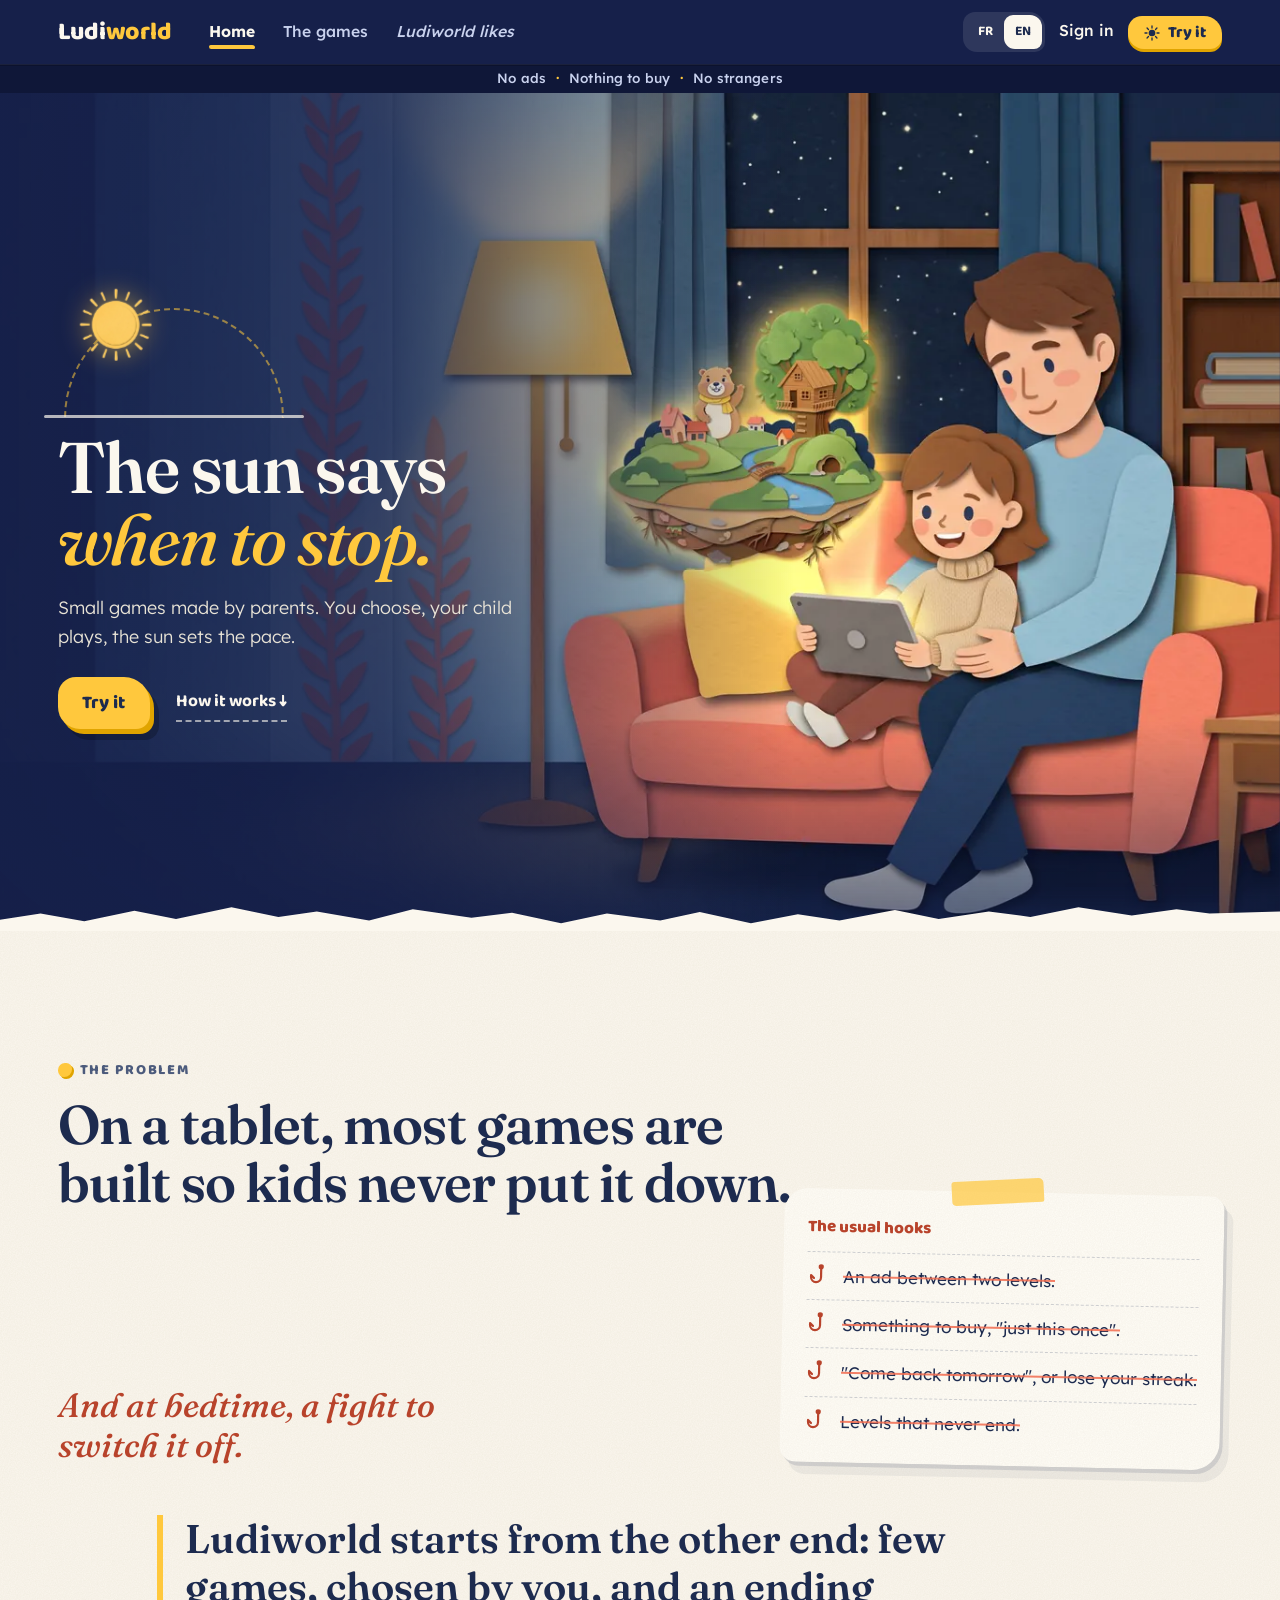
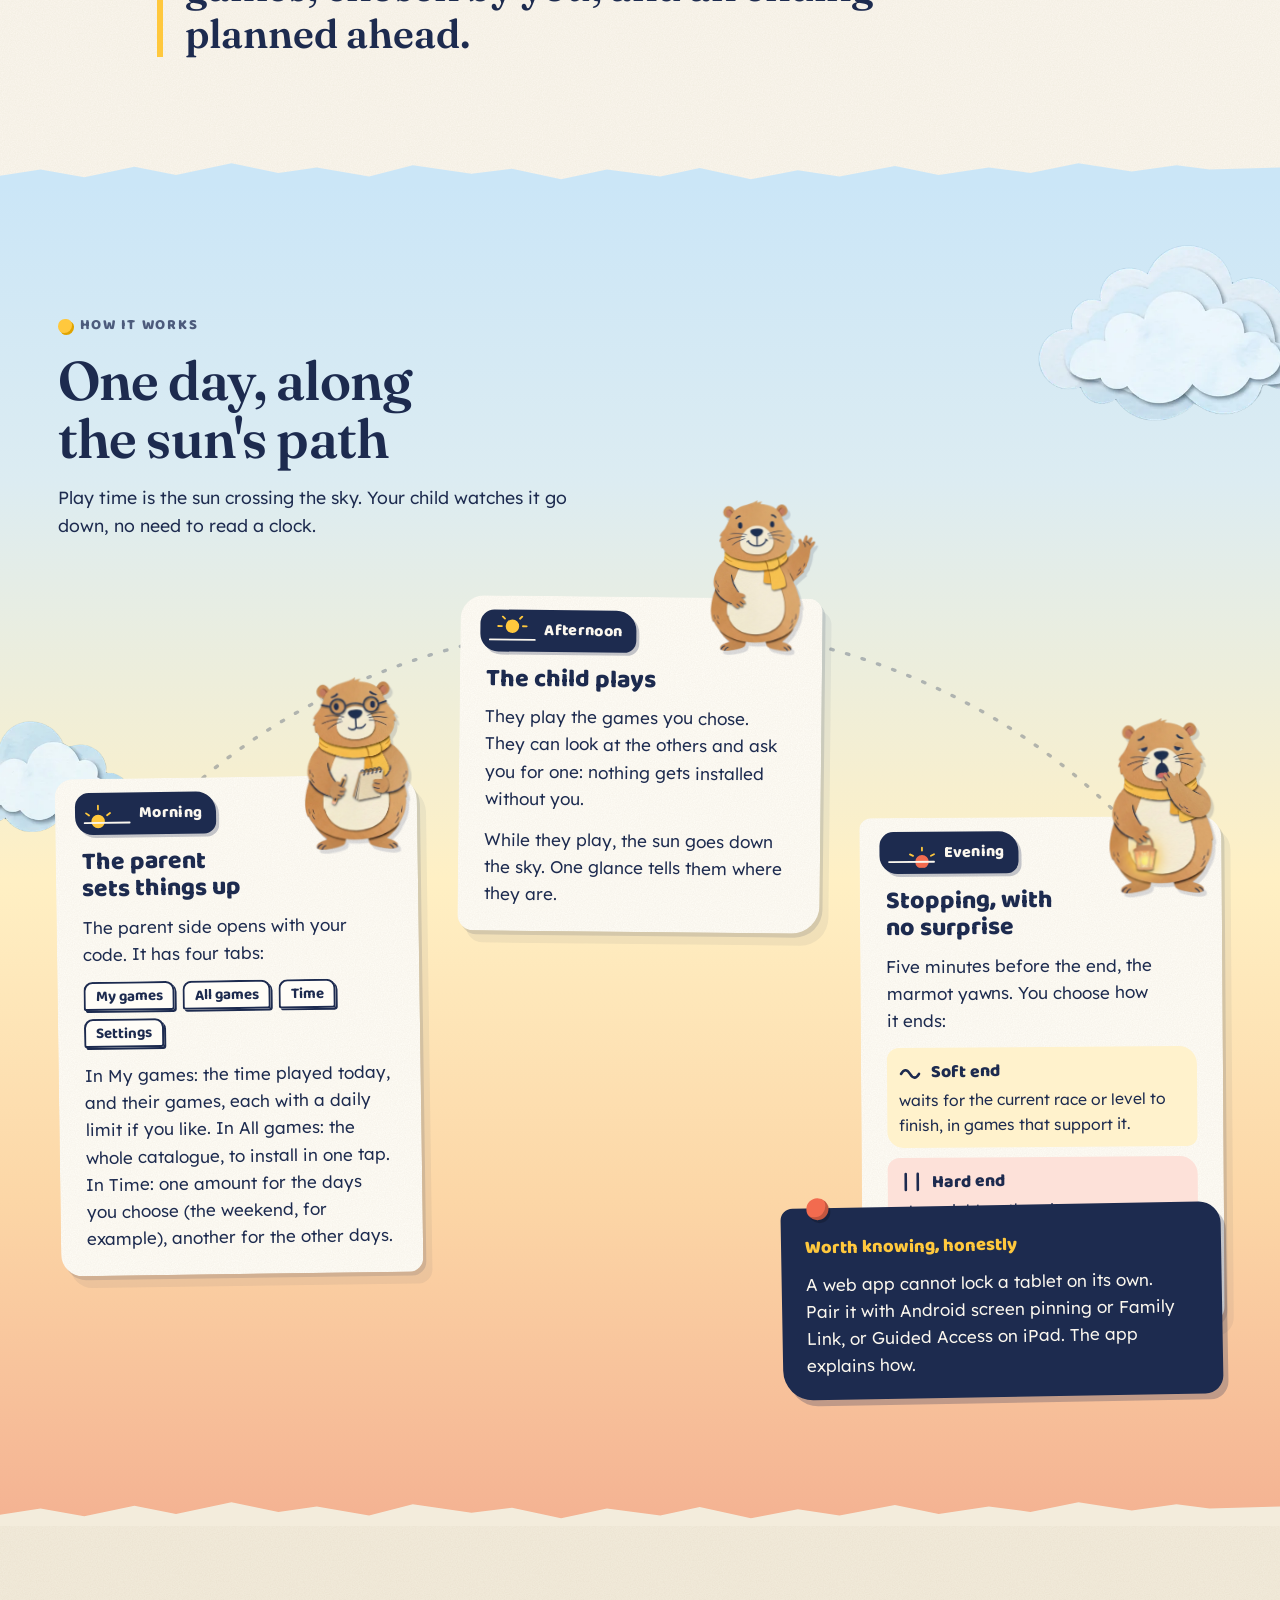
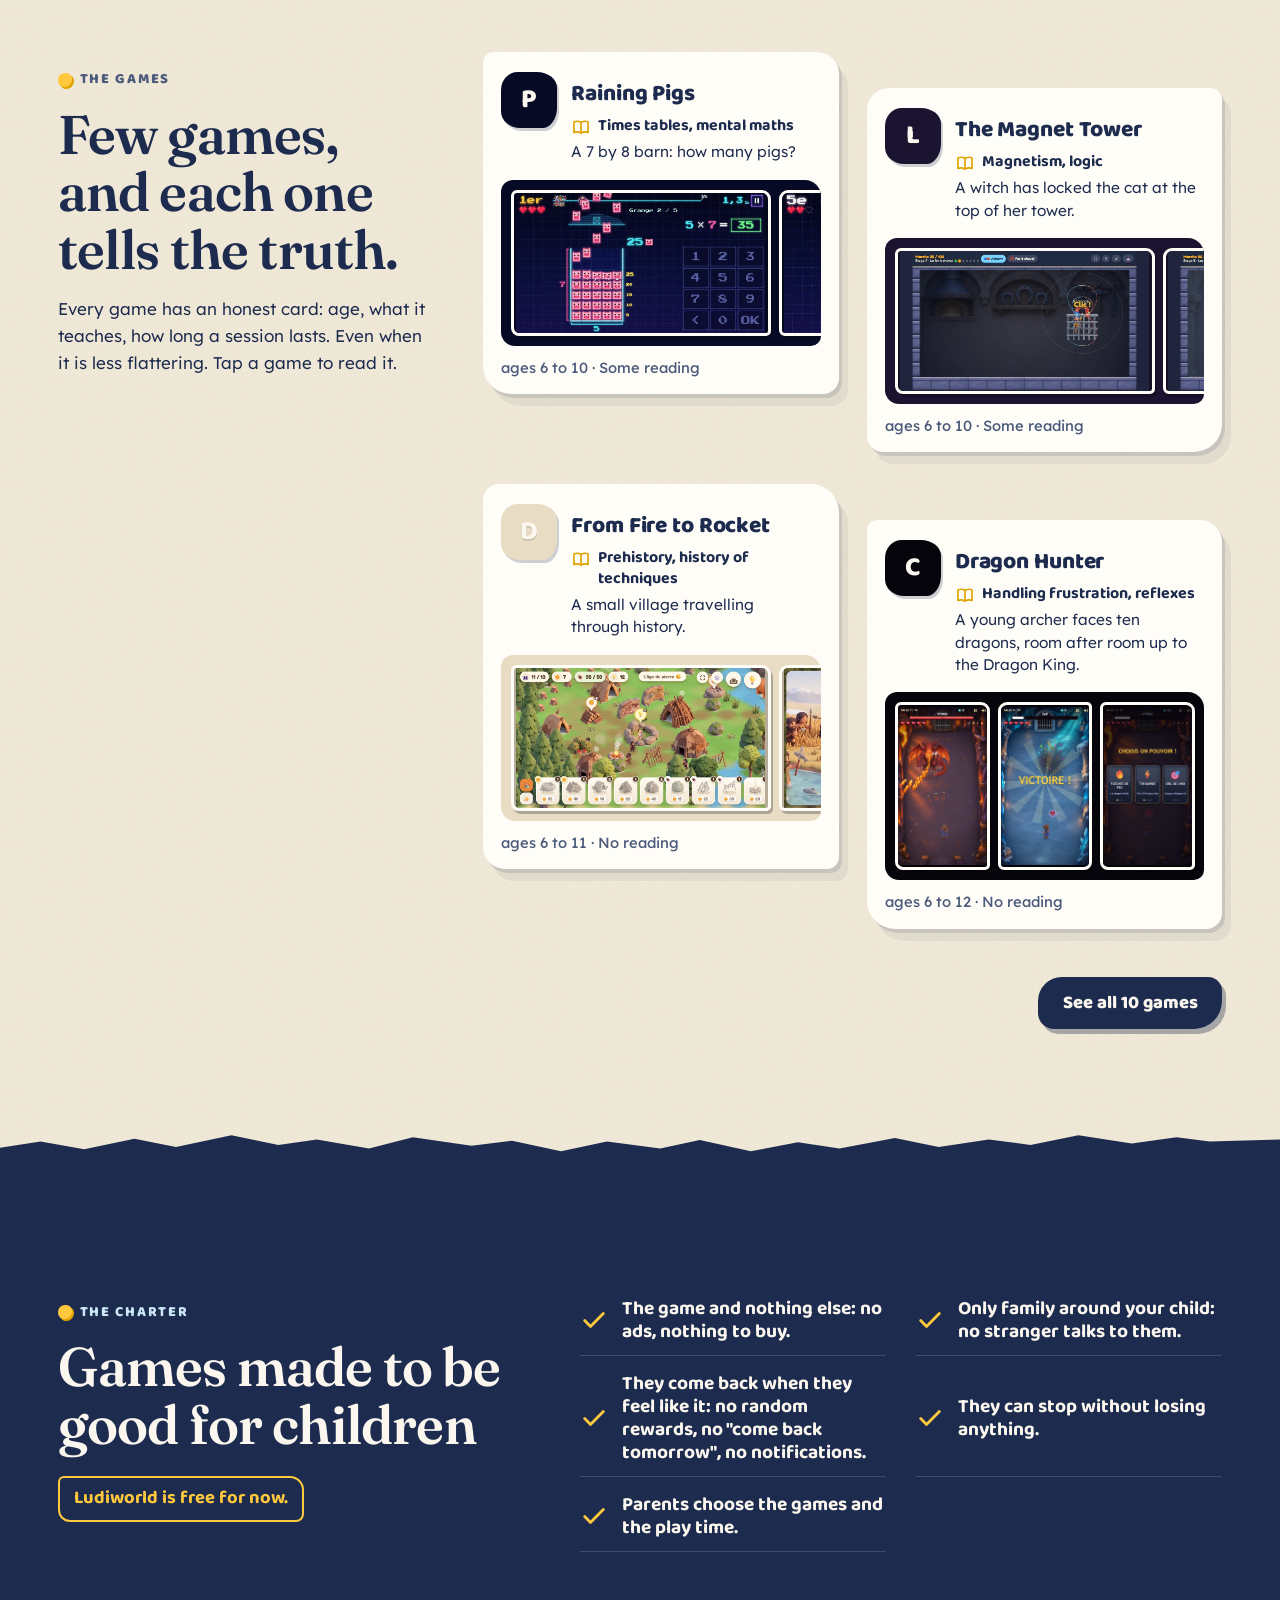
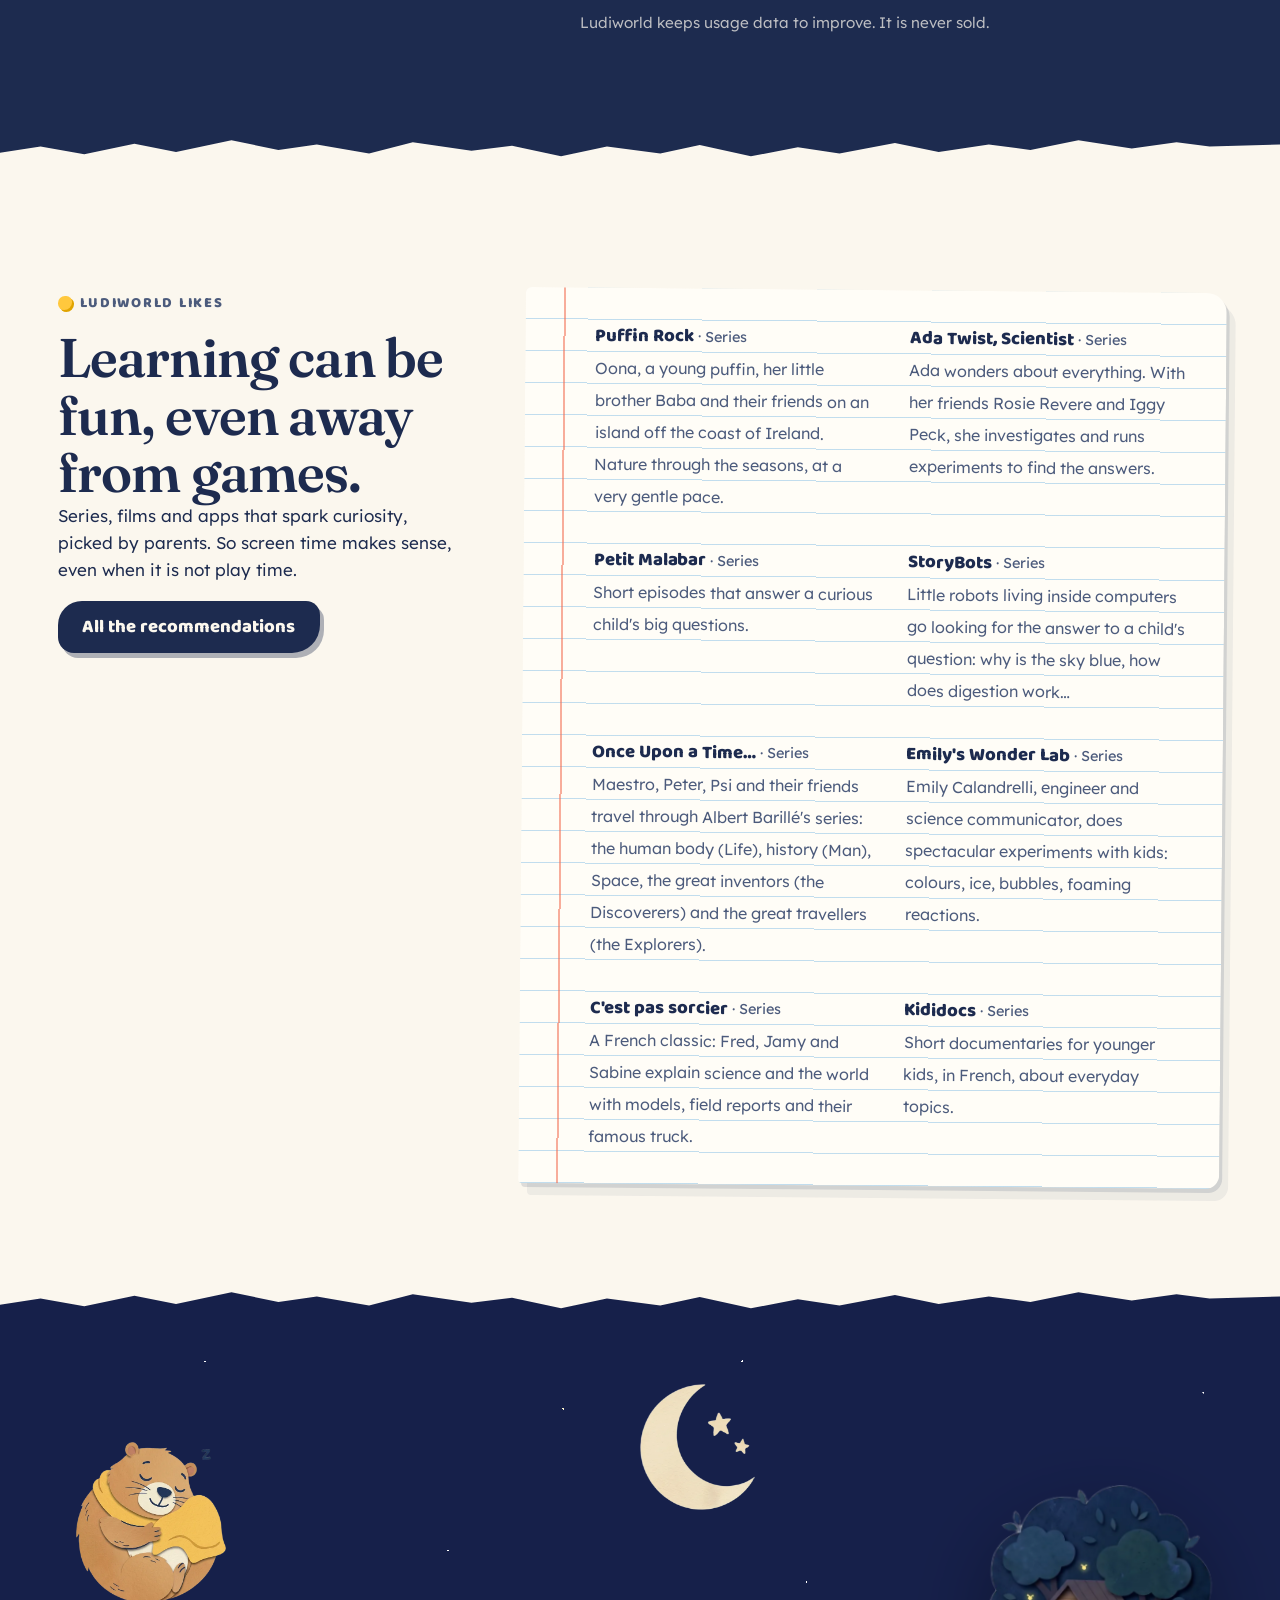
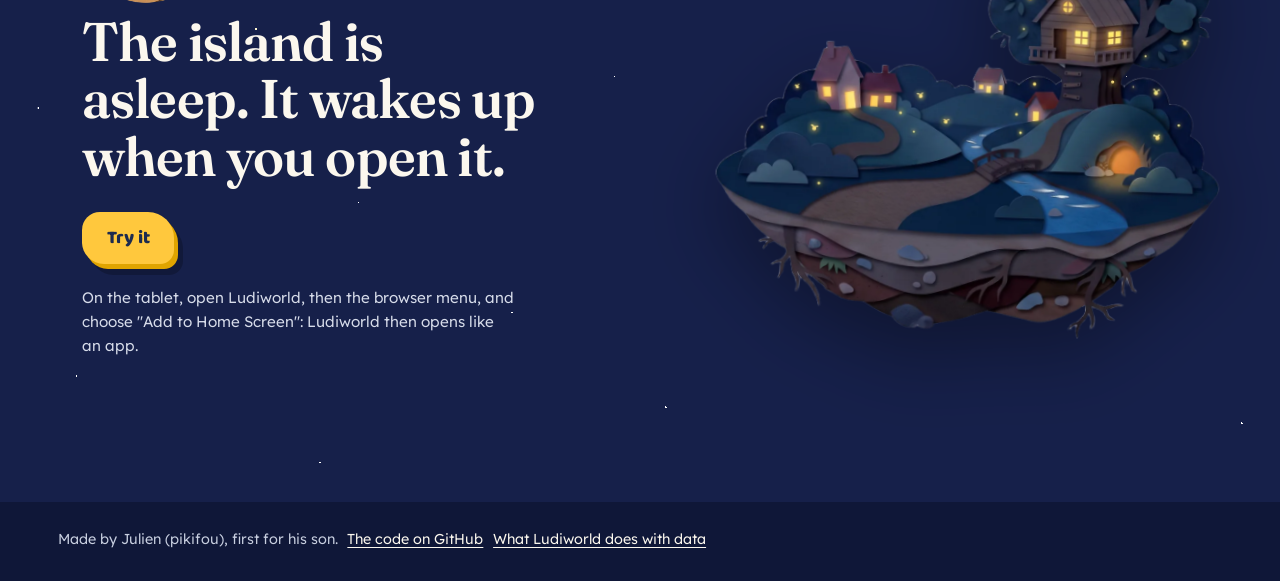
==== commit 5e1bcfe6: "Déménagement de l'ancienne adresse vers ludiworld.app avec les réglages de l'appareil ; e-mails du c" ====
--- a/docs/index.html
+++ b/docs/index.html
@@ -4,6 +4,7 @@
   <meta charset="utf-8">
   <meta name="viewport" content="width=device-width, initial-scale=1, viewport-fit=cover">
   <title>Ludiworld</title>
+  <script src="site/demenager.js"></script>
   <script src="site/aiguillage.js"></script>
   <meta name="description" content="De petits jeux faits par des parents, sans pub, sans achat, sans pièges. Vous choisissez, votre enfant joue, le soleil dit quand on s'arrête.">
   <meta name="theme-color" content="#16204a">
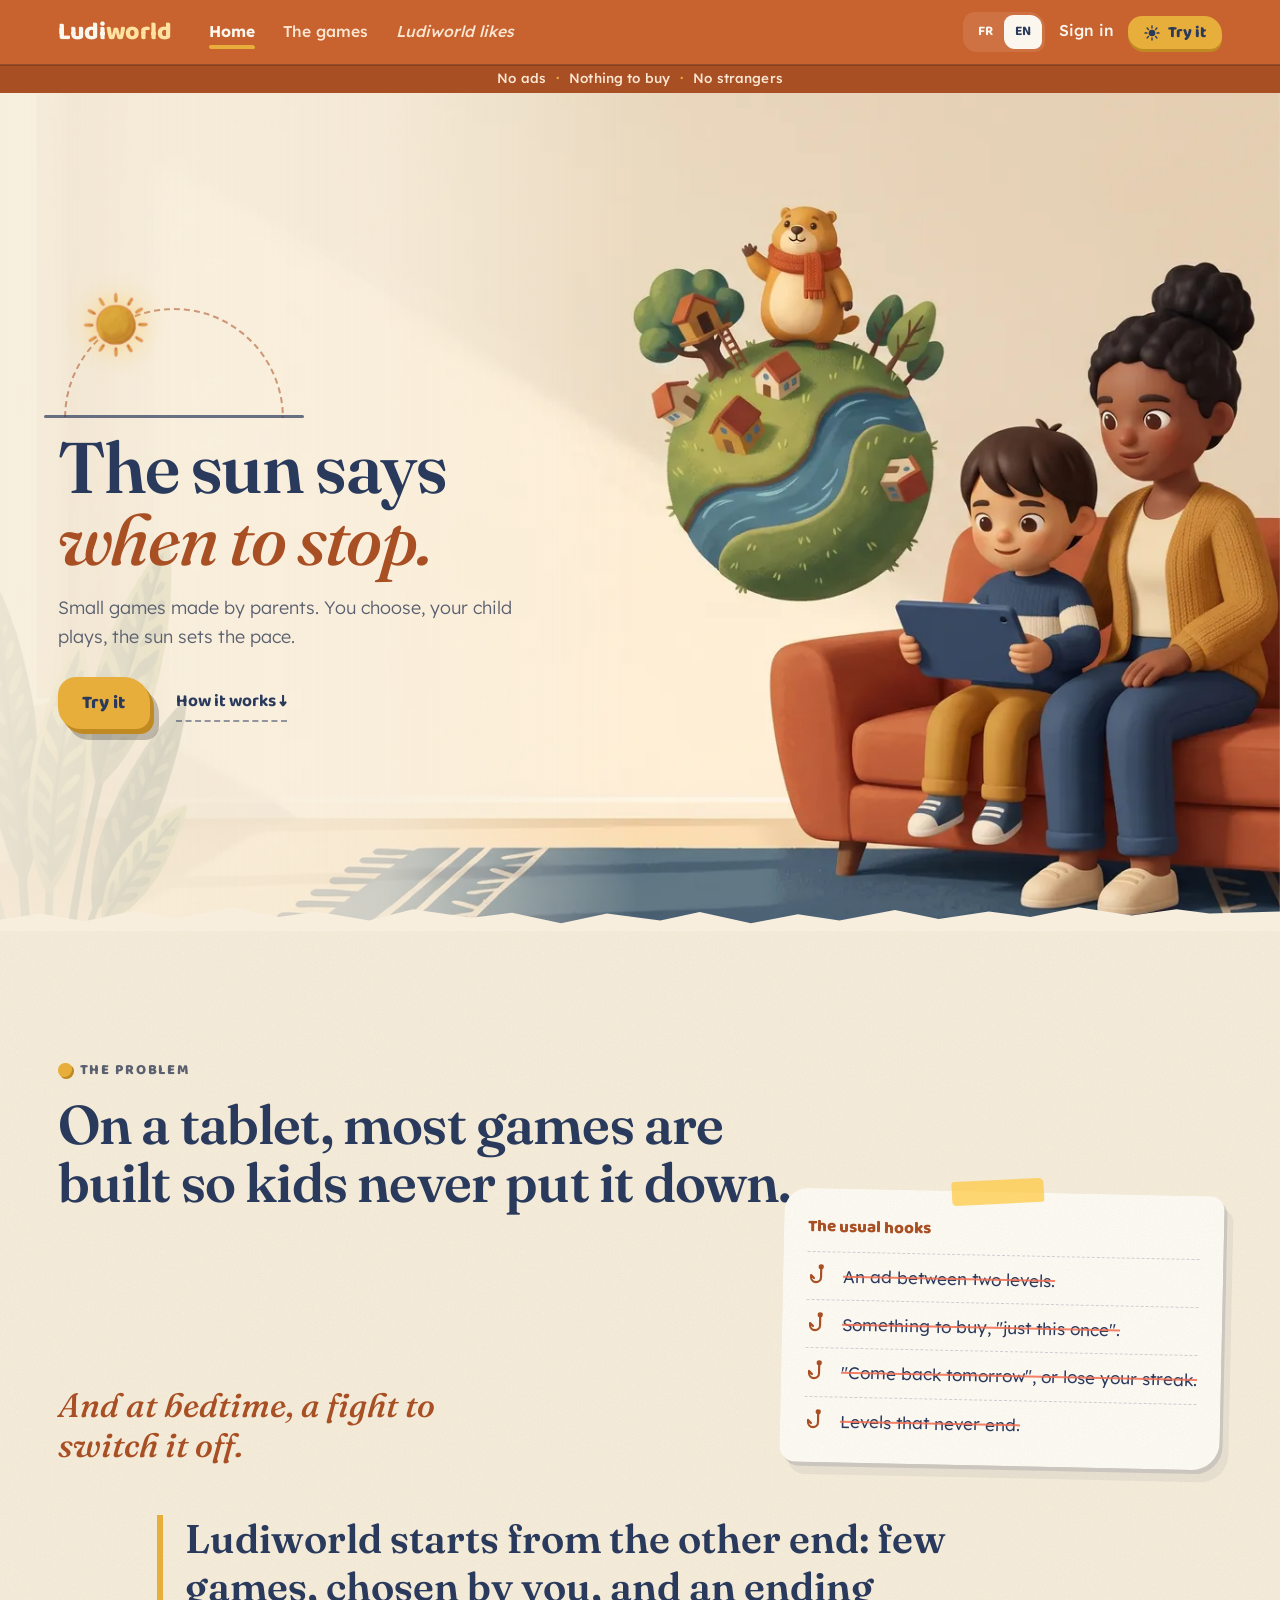
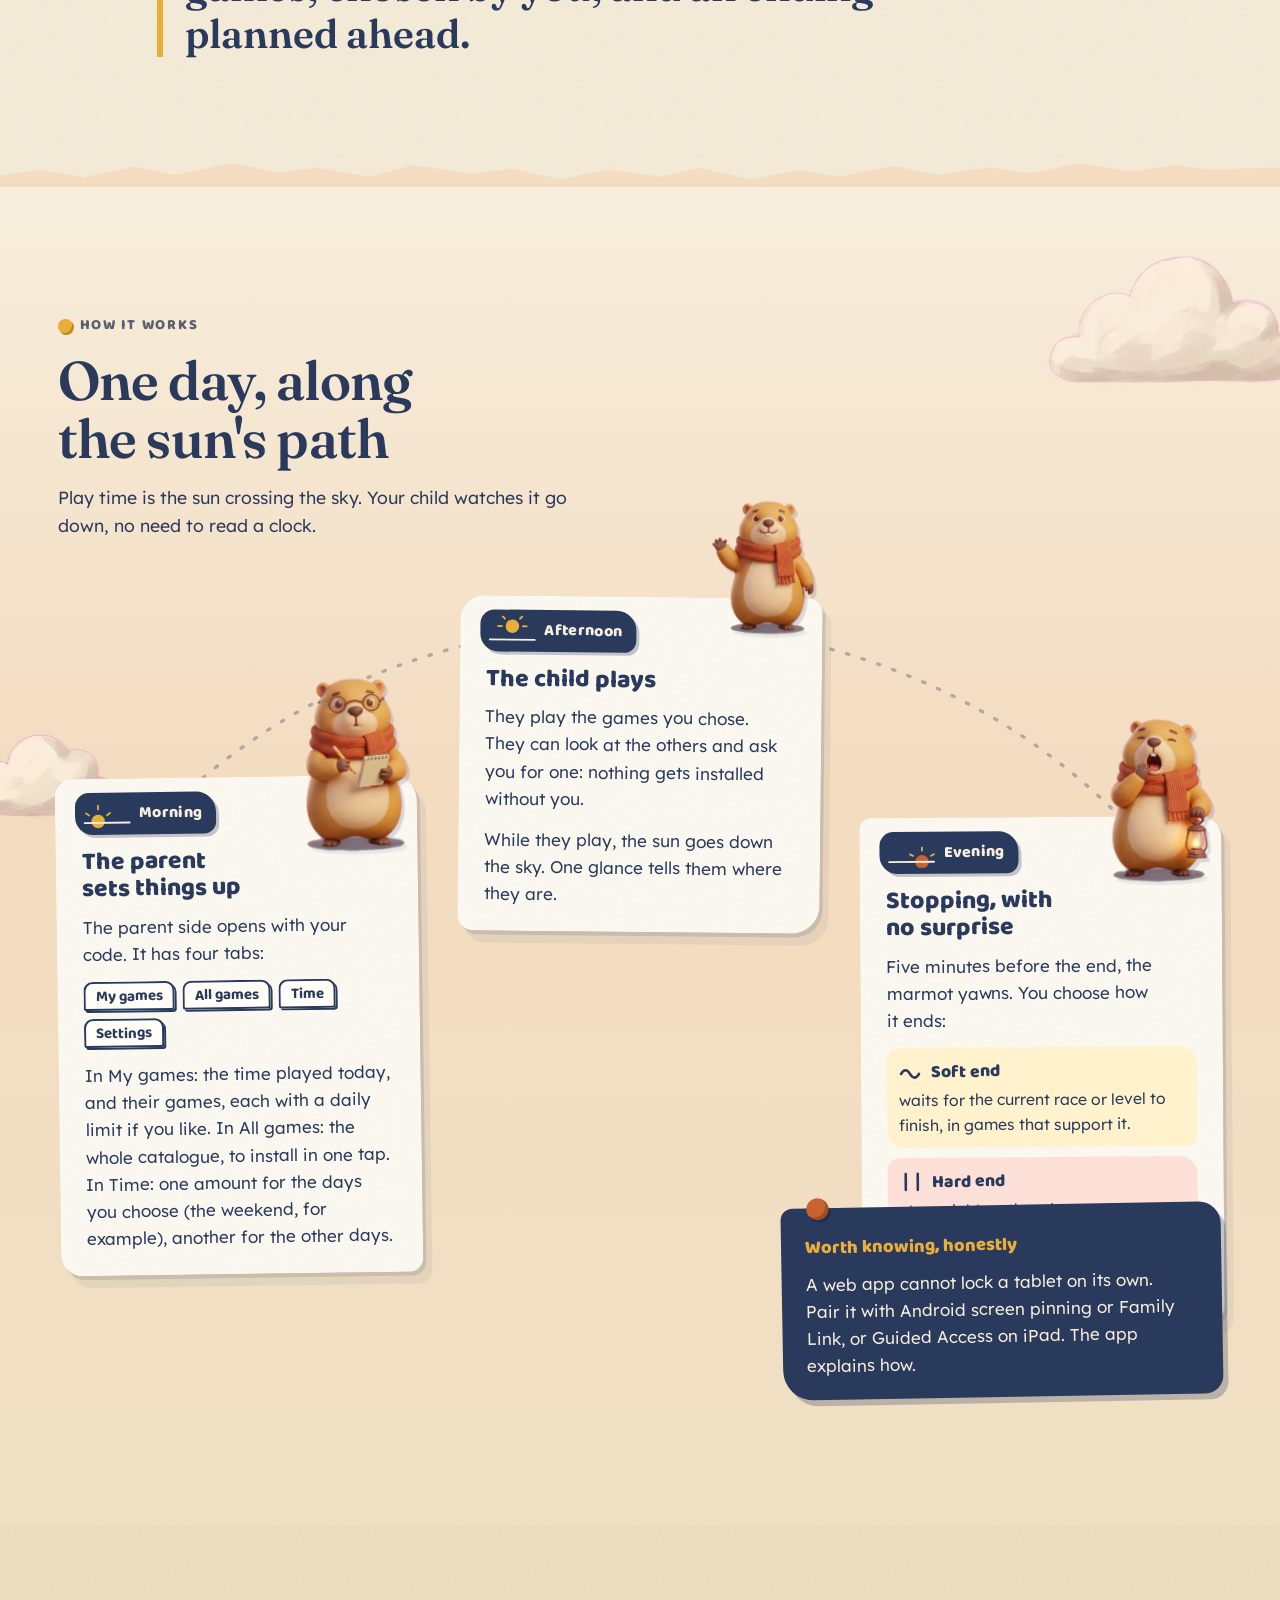
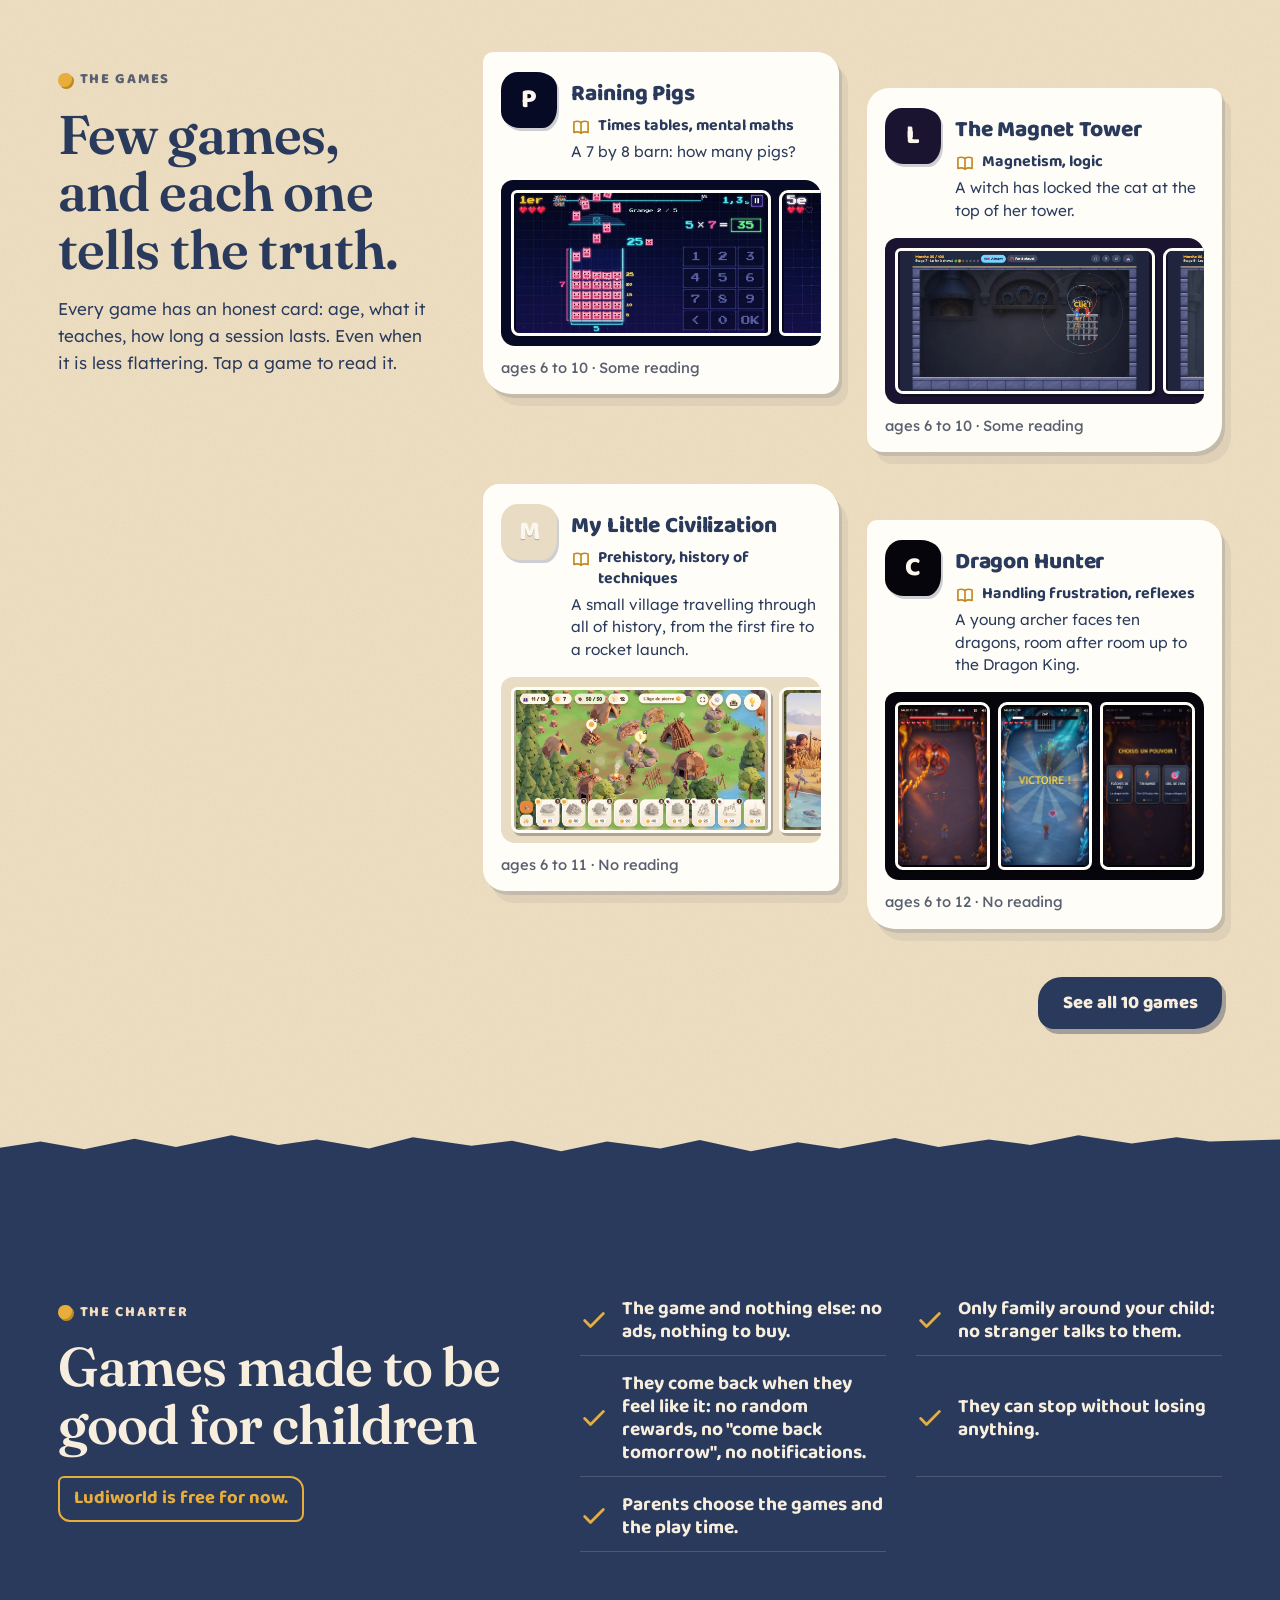
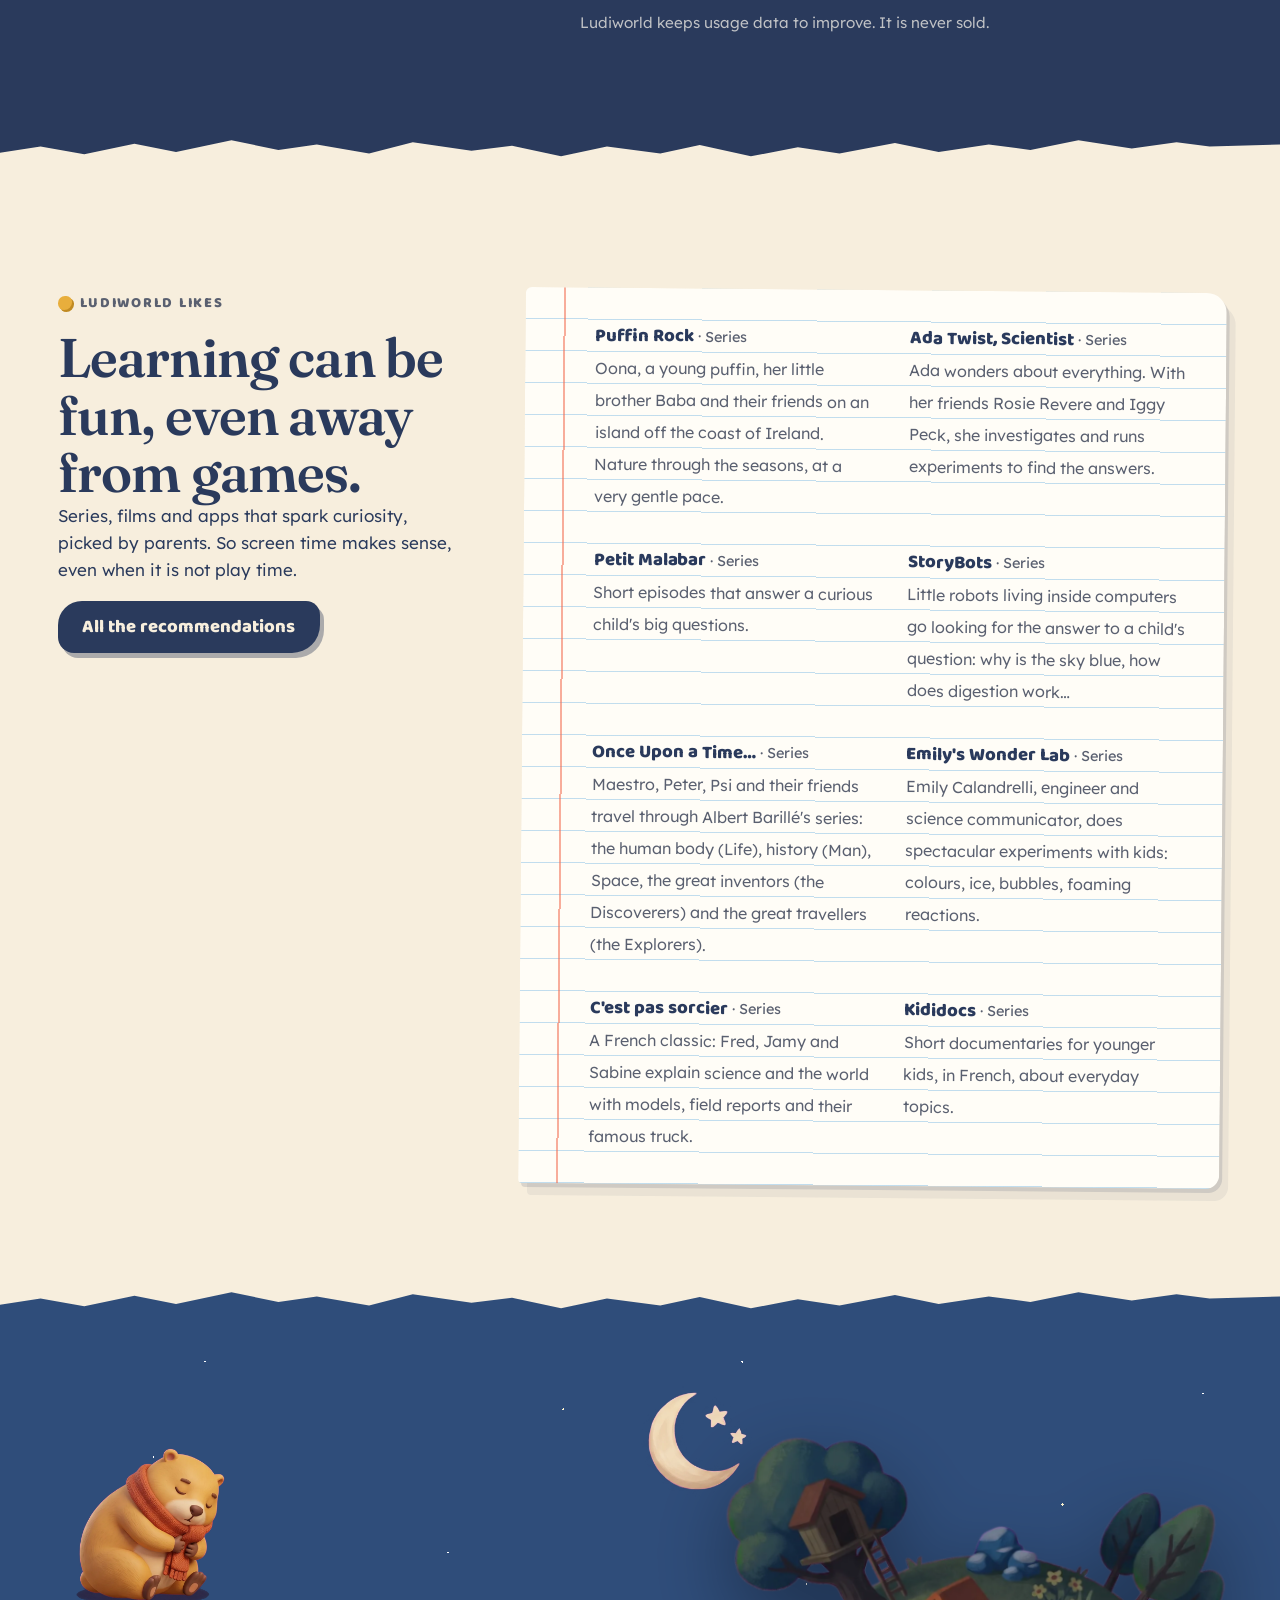
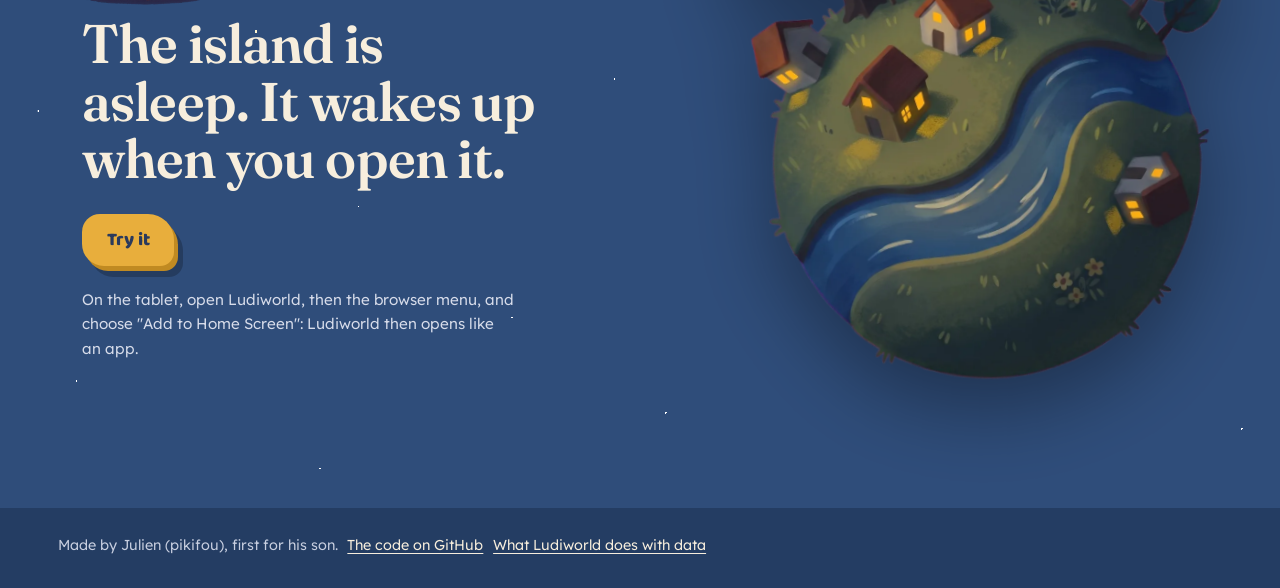
==== commit 2b189a44: "Le site prend la direction artistique des jeux : orange et bleu profond L'image d'accueil refaite (u" ====
--- a/docs/index.html
+++ b/docs/index.html
@@ -26,13 +26,13 @@
   <header class="hero">
     <div class="hero-pic">
       <img class="hero-img" src="img/salon.webp" width="1600" height="893" fetchpriority="high"
-           alt="Le soir dans un salon, un parent et son enfant sur le canapé. Une petite île flotte au-dessus de la tablette."
+           alt="Un après-midi dans un salon, une mère et son enfant sur un canapé orange. Un petit monde rond flotte au-dessus de la tablette, la marmotte y fait coucou."
            data-t-alt="heroAlt">
     </div>
     <div class="hero-copy">
       <div class="arc" aria-hidden="true">
         <span class="arc-path"></span>
-        <span class="pivot"><img class="sun" src="img/soleil.webp" width="420" height="422" alt=""></span>
+        <span class="pivot"><img class="sun" src="img/soleil.webp" width="420" height="417" alt=""></span>
         <span class="horizon"></span>
       </div>
       <h1 class="hero-title">
@@ -71,8 +71,8 @@
 
     <!-- 3. Comment ça marche : une journée -->
     <section class="sec journee" id="comment" aria-labelledby="j-title">
-      <img class="cloud c1" src="img/nuage-2.webp" width="460" height="288" alt="">
-      <img class="cloud c2" src="img/nuage-3.webp" width="307" height="191" alt="">
+      <img class="cloud c1" src="img/nuage-2.webp" width="460" height="243" alt="">
+      <img class="cloud c2" src="img/nuage-3.webp" width="307" height="187" alt="">
       <div class="j-head">
         <p class="kicker" data-t="jKick">Comment ça marche</p>
         <h2 id="j-title" data-t="jTitle">Une journée, le long du soleil</h2>
@@ -89,7 +89,7 @@
               <svg viewBox="0 0 64 40" aria-hidden="true"><circle class="sb" cx="20" cy="30" r="9"/><path class="ray" d="M20 14v-5M8 22l-4-3M32 22l4-3"/><path class="hz" d="M2 32h60"/></svg>
               <span data-t="t1">Matin</span>
             </div>
-            <img class="mascot" src="img/marmotte-carnet.webp" width="469" height="775" alt="" loading="lazy">
+            <img class="mascot" src="img/marmotte-carnet.webp" width="462" height="775" alt="" loading="lazy">
             <h3 data-t="s1Title">Le parent prépare</h3>
             <p data-t="s1Text">Le côté parent s'ouvre avec votre code. Il a quatre onglets&nbsp;:</p>
             <ul class="chips onglets">
@@ -105,7 +105,7 @@
               <svg viewBox="0 0 64 40" aria-hidden="true"><circle class="sb" cx="32" cy="14" r="9"/><path class="ray" d="M18 14h-5M46 14h5M22 4l-3-3M42 4l3-3"/><path class="hz" d="M2 32h60"/></svg>
               <span data-t="t2">Après-midi</span>
             </div>
-            <img class="mascot" src="img/marmotte-salut.webp" width="520" height="756" alt="" loading="lazy">
+            <img class="mascot" src="img/marmotte-salut.webp" width="603" height="775" alt="" loading="lazy">
             <h3 data-t="s2Title">L'enfant joue</h3>
             <p data-t="s2Text">Il joue aux jeux que vous avez choisis. Il peut regarder les autres et vous en demander un&nbsp;: rien ne s'installe sans vous.</p>
             <p data-t="s2Sun">Pendant qu'il joue, le soleil descend dans le ciel. Il sait où il en est d'un coup d'œil.</p>
@@ -115,7 +115,7 @@
               <svg viewBox="0 0 64 40" aria-hidden="true"><circle class="sb late" cx="46" cy="32" r="9"/><path class="ray" d="M46 17v-4M34 24l-4-2M58 24l4-2"/><path class="hz" d="M2 32h60"/></svg>
               <span data-t="t3">Soir</span>
             </div>
-            <img class="mascot" src="img/marmotte-baille.webp" width="461" height="775" alt="" loading="lazy">
+            <img class="mascot" src="img/marmotte-baille.webp" width="490" height="775" alt="" loading="lazy">
             <h3 data-t="s3Title">On s'arrête, sans surprise</h3>
             <p data-t="s3Text">Cinq minutes avant la fin, la marmotte baille. Vous choisissez comment ça finit&nbsp;:</p>
             <dl class="ends">
@@ -192,14 +192,14 @@
 
     <!-- 8. La nuit -->
     <section class="sec nuit" id="nuit" aria-labelledby="n-title">
-      <img class="moon" src="img/lune.webp" width="380" height="415" alt="" loading="lazy">
+      <img class="moon" src="img/lune.webp" width="420" height="415" alt="" loading="lazy">
       <div class="n-grid">
         <div class="n-island">
-          <img class="island" src="img/ile-nuit.webp" width="1100" height="994" loading="lazy"
+          <img class="island" src="img/ile-nuit.webp" width="1100" height="1175" loading="lazy"
                alt="L'île de Ludiworld la nuit, ses fenêtres allumées." data-t-alt="islandAlt">
         </div>
         <div class="n-copy">
-          <img class="dodo" src="img/marmotte-dodo.webp" width="520" height="557" loading="lazy"
+          <img class="dodo" src="img/marmotte-dodo.webp" width="568" height="600" loading="lazy"
                alt="La marmotte dort, enroulée dans son écharpe." data-t-alt="dodoAlt">
           <h2 id="n-title" data-t="nTitle">L'île dort. Elle se réveille quand vous l'ouvrez.</h2>
           <a class="btn btn-sun" href="app/#demarrer" data-app data-t="cta">Ouvrir Ludiworld</a>
--- a/docs/site/barre.css
+++ b/docs/site/barre.css
@@ -1,11 +1,11 @@
 /* Ludiworld : la barre du site (pages du site et haut du côté parent), puis la ligne des promesses. Les polices sont chargées par la page. */
 .lw-barre, .lw-promesses {
-  --lw-nuit: #16204a;
+  --lw-nuit: #c8622f; /* le canapé orange brûlé de l'image d'accueil (tour 66) */
   --lw-papier: #fbf7ee;
-  --lw-soleil: #ffc83d;
-  --lw-soleil-fonce: #e0a400;
-  --lw-encre: #1d2b4f;
-  --lw-doux: #c9d2ee;
+  --lw-soleil: #e8ae3c;
+  --lw-soleil-fonce: #c08a22;
+  --lw-encre: #2a3a5c;
+  --lw-doux: #fbe6d2;
 }
 .lw-barre {
   position: relative; z-index: 20;
@@ -20,7 +20,7 @@
   flex: none; font-family: "Baloo 2", "Trebuchet MS", sans-serif; font-weight: 800; font-size: 1.55rem; line-height: 1;
   color: var(--lw-papier); text-decoration: none; letter-spacing: -.01em;
 }
-.lw-marque span { color: var(--lw-soleil); }
+.lw-marque span { color: #ffe2a0; }
 
 .lw-onglets { display: flex; gap: 4px; min-width: 0; }
 .lw-onglet {
@@ -125,7 +125,7 @@
   position: relative; z-index: 19;
   display: flex; flex-wrap: wrap; justify-content: center; align-items: baseline; gap: 2px 10px;
   padding: 5px clamp(16px, 4.5vw, 64px) 6px;
-  background: #0f1738; color: var(--lw-doux); text-decoration: none; text-align: center;
+  background: #a94f24; color: var(--lw-doux); text-decoration: none; text-align: center;
   font: 500 .84rem/1.3 "Lexend", "Segoe UI", sans-serif; letter-spacing: .01em;
   border-top: 1px solid rgba(255, 255, 255, .08);
 }
--- a/docs/site/site.css
+++ b/docs/site/site.css
@@ -8,25 +8,26 @@
 @font-face { font-family: "Lexend"; src: url("../fonts/lexend.woff2") format("woff2"); font-weight: 300 700; font-display: swap; }
 
 :root {
-  --ciel: #cbe6f7;
-  --ciel-fonce: #8fc3e6;
-  --encre: #1d2b4f;
-  --encre-douce: #4c5b7c;
-  --soleil: #ffc83d;
-  --soleil-fonce: #e0a400;
-  --papier: #fbf7ee;
-  --papier-2: #f3ecdc;
-  --corail: #f26b4f;
+  /* Les couleurs de l'image d'accueil (tour 66, décision du 24 novembre) : le canapé orange brûlé, le tapis bleu profond, le mur crème, le gilet moutarde. */
+  --ciel: #f3dcc0;
+  --ciel-fonce: #e0b98f;
+  --encre: #2a3a5c;
+  --encre-douce: #5a6070;
+  --soleil: #e8ae3c;
+  --soleil-fonce: #c08a22;
+  --papier: #f7eedd;
+  --papier-2: #efe0c4;
+  --corail: #c8622f;
   --feuille: #3f8f5a;
   --bois: #c98b4f;
-  --nuit: #16204a;
+  --nuit: #2f4d7a; /* le tapis bleu profond */
 
   --color-primary: var(--soleil);
   --color-surface: var(--papier);
   --color-text: var(--encre);
-  --nuit-2: #0f1738;
+  --nuit-2: #243d63;
   --carte: #fffdf7;
-  --corail-encre: #b8432b; /* corail assez sombre pour du texte sur papier */
+  --corail-encre: #a94f24; /* corail assez sombre pour du texte sur papier */
 
   --f-display: "Baloo 2", "Trebuchet MS", sans-serif;
   --f-edito: "Fraunces", Georgia, serif;
@@ -92,24 +93,24 @@
 }
 
 /* ---------- 1. Ouverture ---------- */
-.hero { position: relative; background: var(--nuit); color: var(--papier); isolation: isolate; }
+.hero { position: relative; background: var(--papier); color: var(--encre); isolation: isolate; }
 .hero-pic { position: relative; height: 58svh; min-height: 330px; max-height: 560px; overflow: hidden; }
 .hero-img {
-  width: 100%; height: 100%; object-fit: cover; object-position: 74% 45%;
+  width: 100%; height: 100%; object-fit: cover; object-position: 88% 45%; /* téléphone : la planète, l'enfant et la mère */
   animation: hero-in 1.8s cubic-bezier(.2, .7, .2, 1) both;
 }
 .hero-pic::after {
   content: ""; position: absolute; inset: auto 0 0 0; height: 45%;
-  background: linear-gradient(180deg, rgba(22, 32, 74, 0), var(--nuit));
+  background: linear-gradient(180deg, rgba(247, 238, 221, 0), var(--papier));
 }
 .hero-copy { position: relative; z-index: 2; padding: 0 var(--gutter) 56px; margin-top: -86px; }
 
 .arc { --r: 78px; position: relative; width: calc(var(--r) * 2 + 40px); height: calc(var(--r) + 40px); overflow: hidden; margin-left: -14px; }
 .arc-path {
   position: absolute; left: 20px; bottom: 0; width: calc(var(--r) * 2); height: var(--r);
-  border: 2px dashed rgba(255, 200, 61, .55); border-bottom: 0; border-radius: var(--r) var(--r) 0 0;
-}
-.horizon { position: absolute; left: 0; right: 0; bottom: 0; height: 3px; background: var(--papier); opacity: .7; border-radius: 2px; }
+  border: 2px dashed rgba(169, 79, 36, .55); border-bottom: 0; border-radius: var(--r) var(--r) 0 0;
+}
+.horizon { position: absolute; left: 0; right: 0; bottom: 0; height: 3px; background: var(--encre); opacity: .7; border-radius: 2px; }
 .pivot {
   position: absolute; left: calc(20px + var(--r)); bottom: 0; width: 0; height: 0;
   transform: rotate(58deg);
@@ -129,14 +130,15 @@
 }
 .hero-title span { display: block; animation: rise .9s cubic-bezier(.2, .7, .2, 1) both; }
 .hero-title .l1 { animation-delay: .9s; }
-.hero-title .l2 { animation-delay: 1.15s; font-style: italic; color: var(--soleil); font-weight: 600; }
-.lede { font-size: 1.12rem; font-weight: 300; max-width: 30em; margin-top: 18px; color: #e8e3d6; animation: rise .9s cubic-bezier(.2, .7, .2, 1) 1.5s both; }
+.hero-title .l2 { animation-delay: 1.15s; font-style: italic; color: var(--corail-encre); font-weight: 600; }
+.lede { font-size: 1.12rem; font-weight: 300; max-width: 30em; margin-top: 18px; color: var(--encre-douce); animation: rise .9s cubic-bezier(.2, .7, .2, 1) 1.5s both; }
 .ctas { display: flex; flex-wrap: wrap; align-items: center; gap: 14px 26px; margin-top: 26px; animation: rise .9s cubic-bezier(.2, .7, .2, 1) 1.7s both; }
 .btn-ghost {
   font-family: var(--f-display); font-weight: 700; font-size: 1.08rem; color: var(--papier);
   text-decoration: none; border-bottom: 2px dashed rgba(251, 247, 238, .6); padding: 4px 0;
 }
 .btn-ghost:hover { border-bottom-style: solid; }
+.hero .btn-ghost { color: var(--encre); border-bottom-color: rgba(42, 58, 92, .5); }
 
 @keyframes hero-in { from { opacity: 0; transform: scale(1.06); filter: brightness(.5); } to { opacity: 1; transform: none; filter: none; } }
 @keyframes sun-arc { from { transform: rotate(-4deg); } to { transform: rotate(58deg); } }
@@ -150,8 +152,7 @@
   .hero-pic::after {
     inset: 0; height: auto;
     background:
-      linear-gradient(90deg, rgba(22, 32, 74, .94) 0%, rgba(22, 32, 74, .82) 30%, rgba(22, 32, 74, .25) 52%, rgba(22, 32, 74, 0) 62%),
-      linear-gradient(0deg, rgba(22, 32, 74, .6), rgba(22, 32, 74, 0) 25%);
+      linear-gradient(90deg, rgba(247, 238, 221, .93) 0%, rgba(247, 238, 221, .73) 30%, rgba(247, 238, 221, 0) 50%);
   }
   .hero-copy { margin: 0; padding: 64px var(--gutter) 90px; width: min(46%, 640px); }
   .arc { --r: 110px; }
@@ -160,8 +161,9 @@
 }
 @media (min-width: 760px) and (max-width: 1039px) {
   .hero-copy { width: 58%; }
+  .hero-img { object-position: 86% 50%; }
   .hero-pic::after {
-    background: linear-gradient(90deg, rgba(22, 32, 74, .95) 0%, rgba(22, 32, 74, .85) 45%, rgba(22, 32, 74, .2) 70%, rgba(22, 32, 74, 0) 80%);
+    background: linear-gradient(90deg, rgba(247, 238, 221, .95) 0%, rgba(247, 238, 221, .85) 45%, rgba(247, 238, 221, .2) 70%, rgba(247, 238, 221, 0) 80%);
   }
 }
 
@@ -213,7 +215,7 @@
 /* ---------- 3. Une journée ---------- */
 .journee {
   --bg: var(--ciel);
-  background: linear-gradient(180deg, var(--ciel) 0%, #dcecf2 22%, #fff0c4 52%, #fcd6a6 76%, #f4b292 100%);
+  background: linear-gradient(180deg, var(--papier) 0%, var(--ciel) 45%, var(--papier-2) 100%);
   overflow-x: clip;
 }
 .cloud { position: absolute; pointer-events: none; opacity: .95; }
--- a/docs/site/catalogue.css
+++ b/docs/site/catalogue.css
@@ -170,7 +170,7 @@
   margin: 0; padding: 0; border: 0; background: transparent; overflow: hidden;
 }
 .cat-fiche:not([open]) { display: none; }
-.cat-fiche::backdrop { background: rgba(22, 32, 74, .62); }
+.cat-fiche::backdrop { background: rgba(42, 58, 92, .62); }
 .cat-fiche[open]::backdrop { animation: cat-fond .3s ease both; }
 
 .cat-panneau {
@@ -349,13 +349,13 @@
 .cat-loupe-legende small { display: block; font-size: .85rem; color: #c9d2ee; }
 .cat-loupe-fermer {
   display: inline-flex; align-items: center; gap: 8px; min-height: 48px; padding: 6px 18px 4px 14px; cursor: pointer;
-  font: 800 1.05rem/1 "Baloo 2", "Trebuchet MS", sans-serif; color: #1d2b4f; background: var(--cat-soleil, #ffc83d); border: 0;
+  font: 800 1.05rem/1 "Baloo 2", "Trebuchet MS", sans-serif; color: var(--cat-encre, #2a3a5c); background: var(--cat-soleil, #e8ae3c); border: 0;
   border-radius: 14px 20px 12px 18px; box-shadow: 3px 4px 0 var(--cat-soleil-fonce, #e0a400);
 }
 .cat-loupe-fermer .cat-svg { width: 20px; height: 20px; }
 .cat-loupe-nav {
   position: absolute; top: 50%; transform: translateY(-50%); width: 52px; height: 52px; display: grid; place-items: center; cursor: pointer;
-  color: #1d2b4f; background: rgba(255, 253, 247, .92); border: 0; border-radius: 50% 46% 52% 48%;
+  color: var(--cat-encre, #2a3a5c); background: rgba(255, 253, 247, .92); border: 0; border-radius: 50% 46% 52% 48%;
 }
 .cat-loupe-avant { left: 10px; }
 .cat-loupe-apres { right: 10px; }
@@ -366,7 +366,7 @@
   .cat-panneau {
     left: auto; width: min(620px, 92vw); padding: 0 34px 40px;
     border-top: 0; border-left: 8px solid var(--cat-soleil);
-    border-radius: 26px 0 0 18px; box-shadow: -10px 0 0 rgba(22, 32, 74, .18);
+    border-radius: 26px 0 0 18px; box-shadow: -10px 0 0 rgba(42, 58, 92, .18);
   }
   .cat-fiche[open] .cat-panneau { animation-name: cat-glisse; }
   .cat-fermer { margin-right: -16px; margin-top: 12px; }
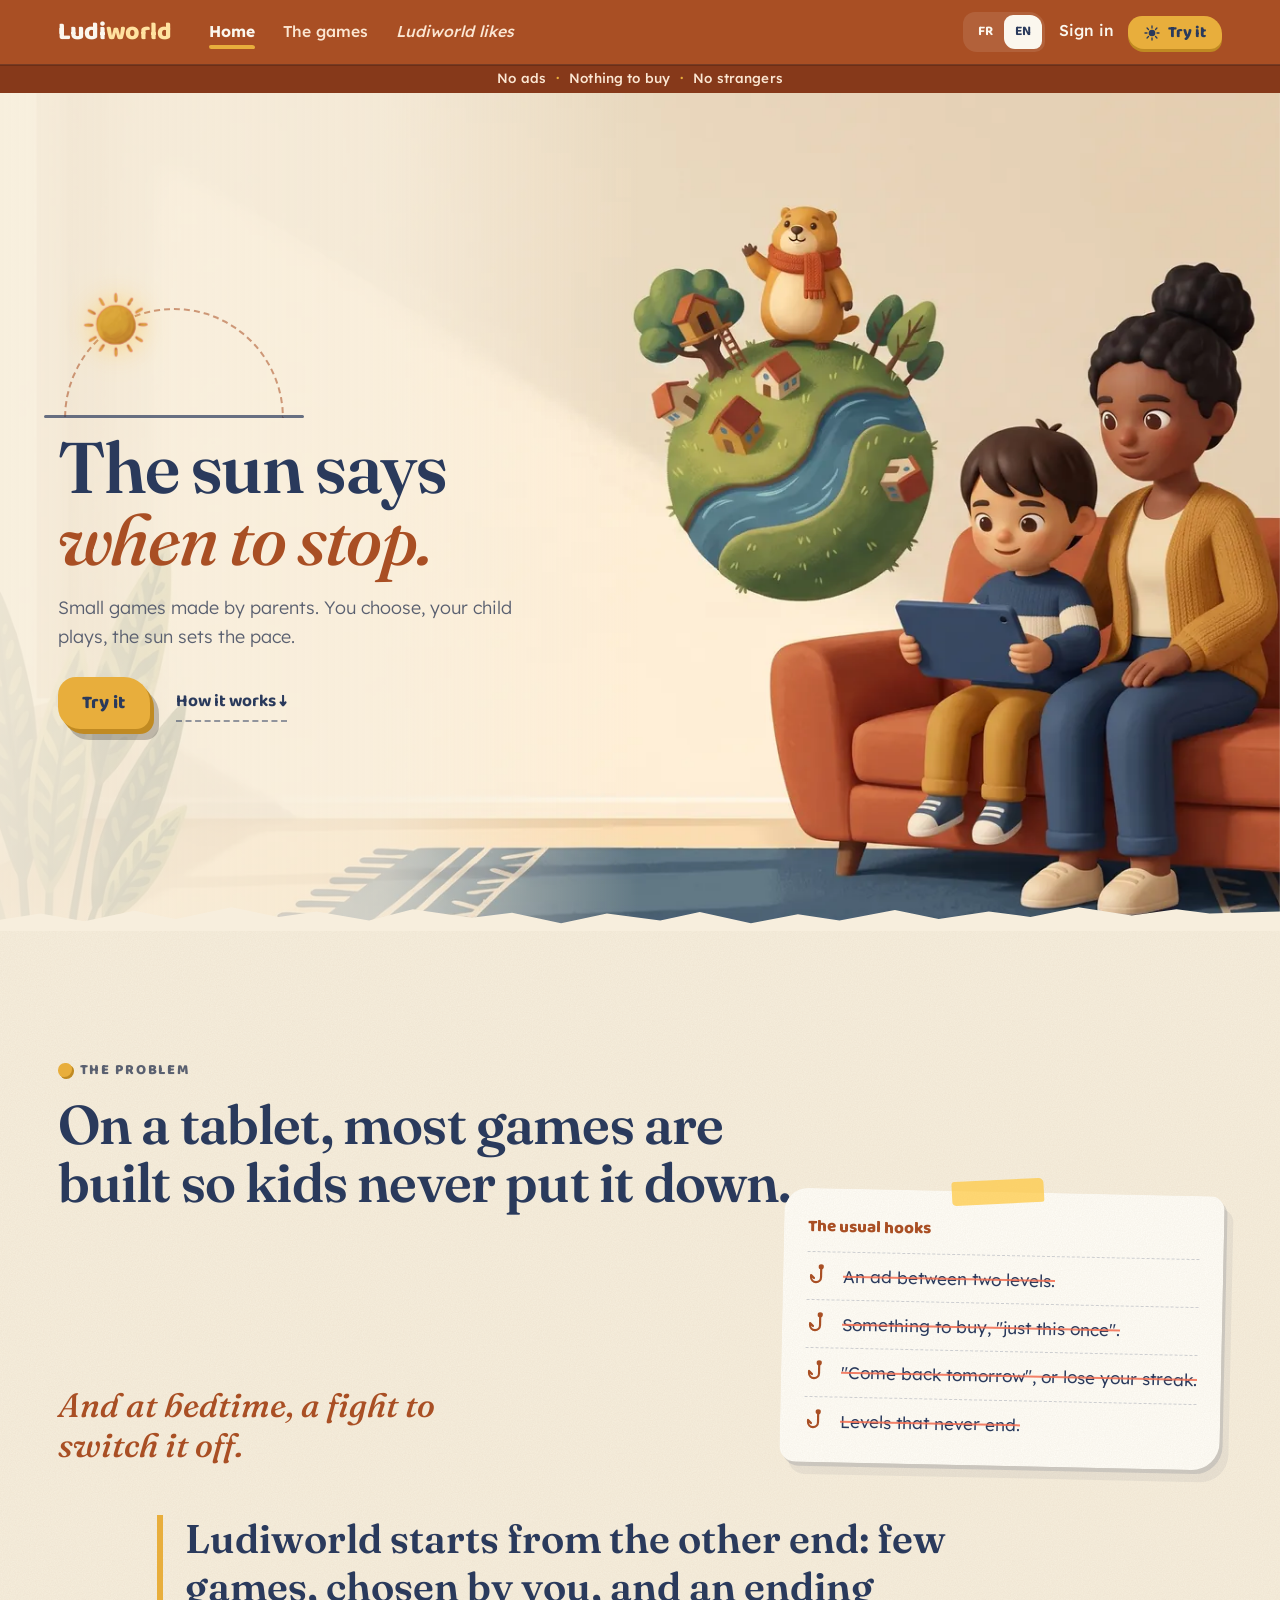
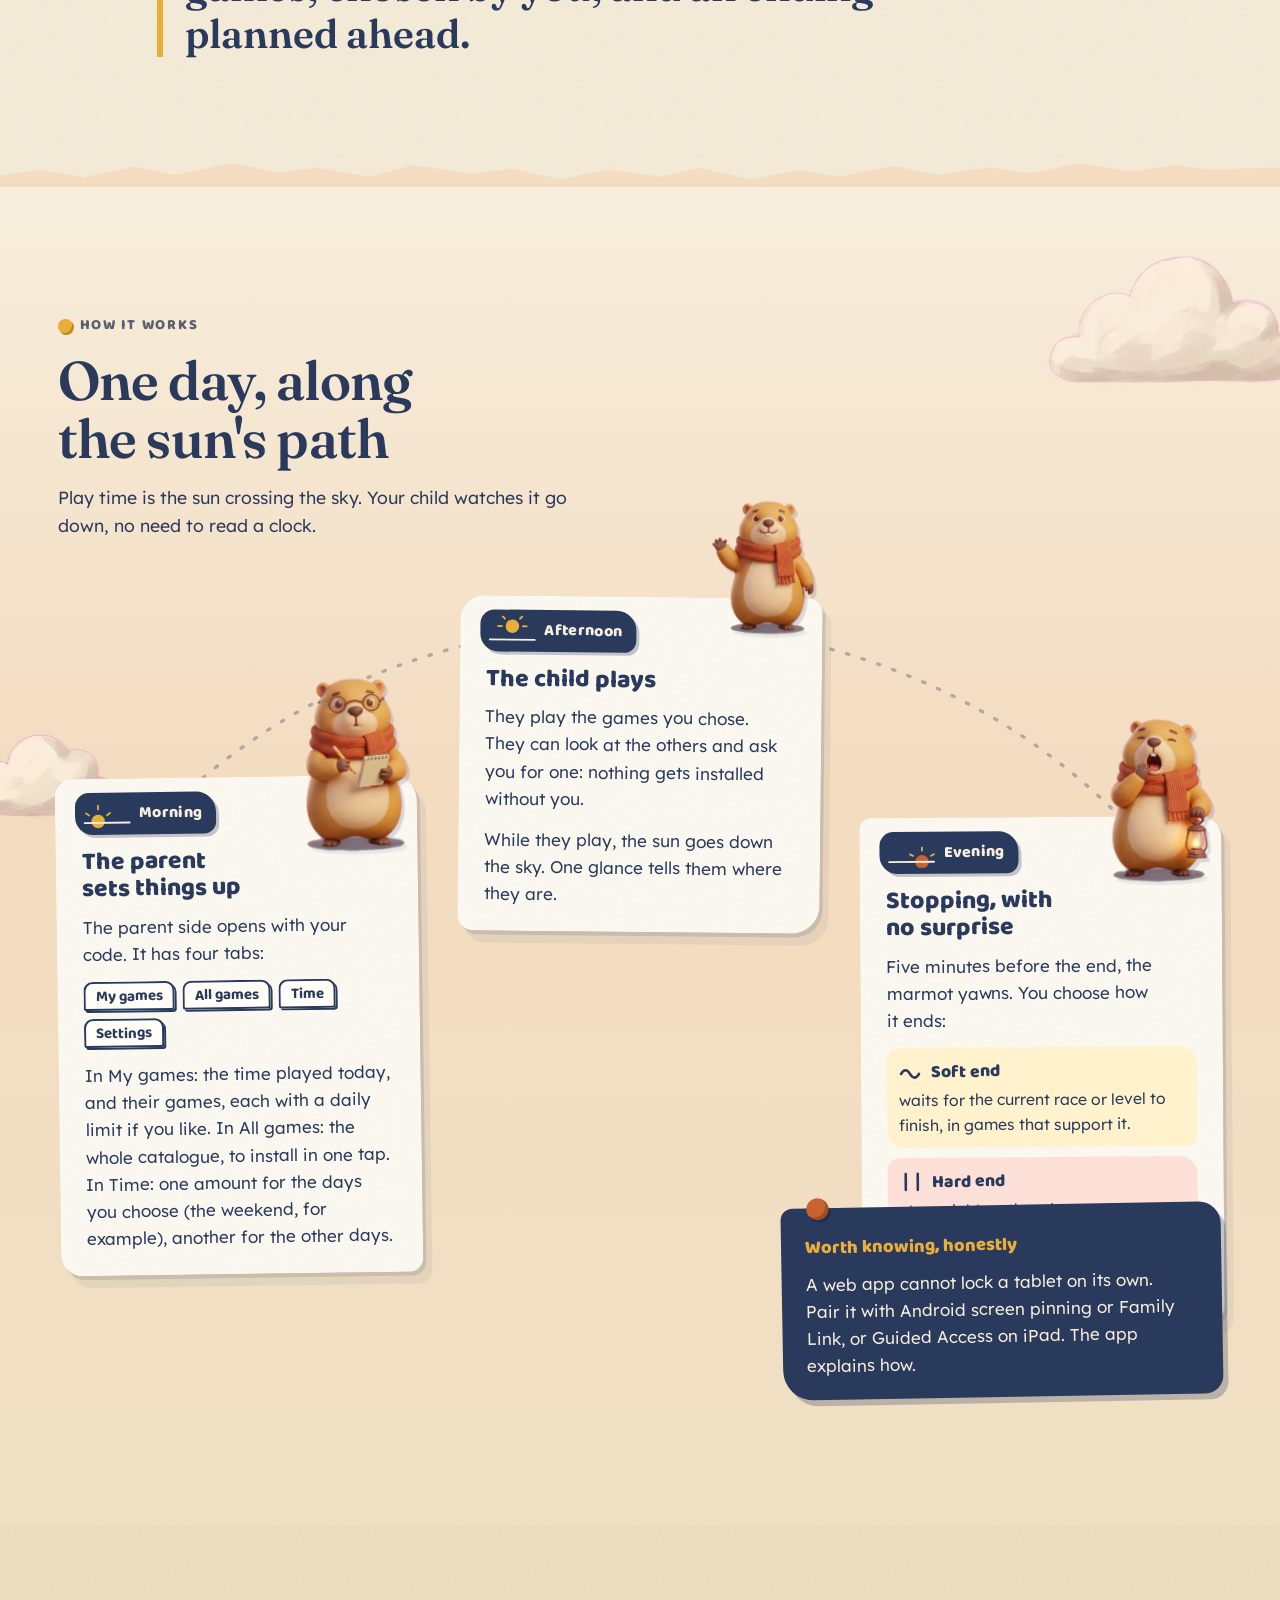
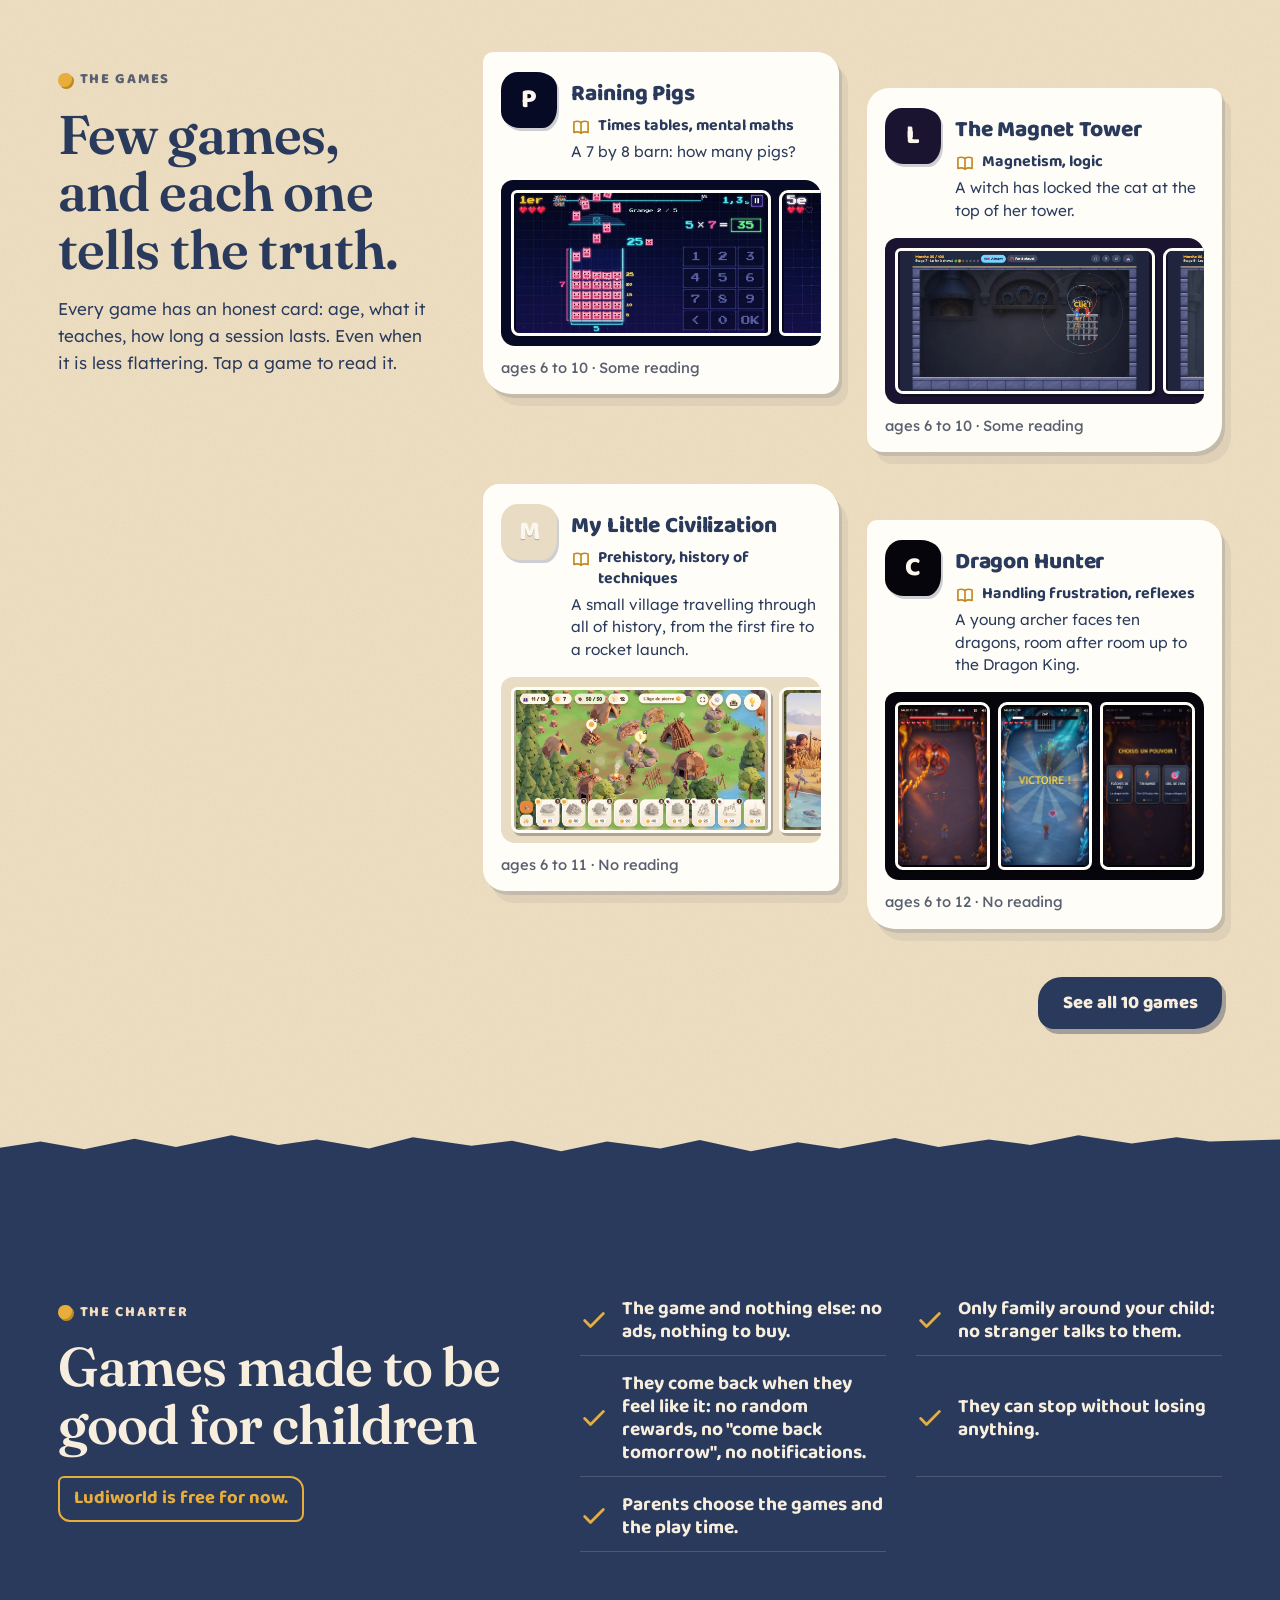
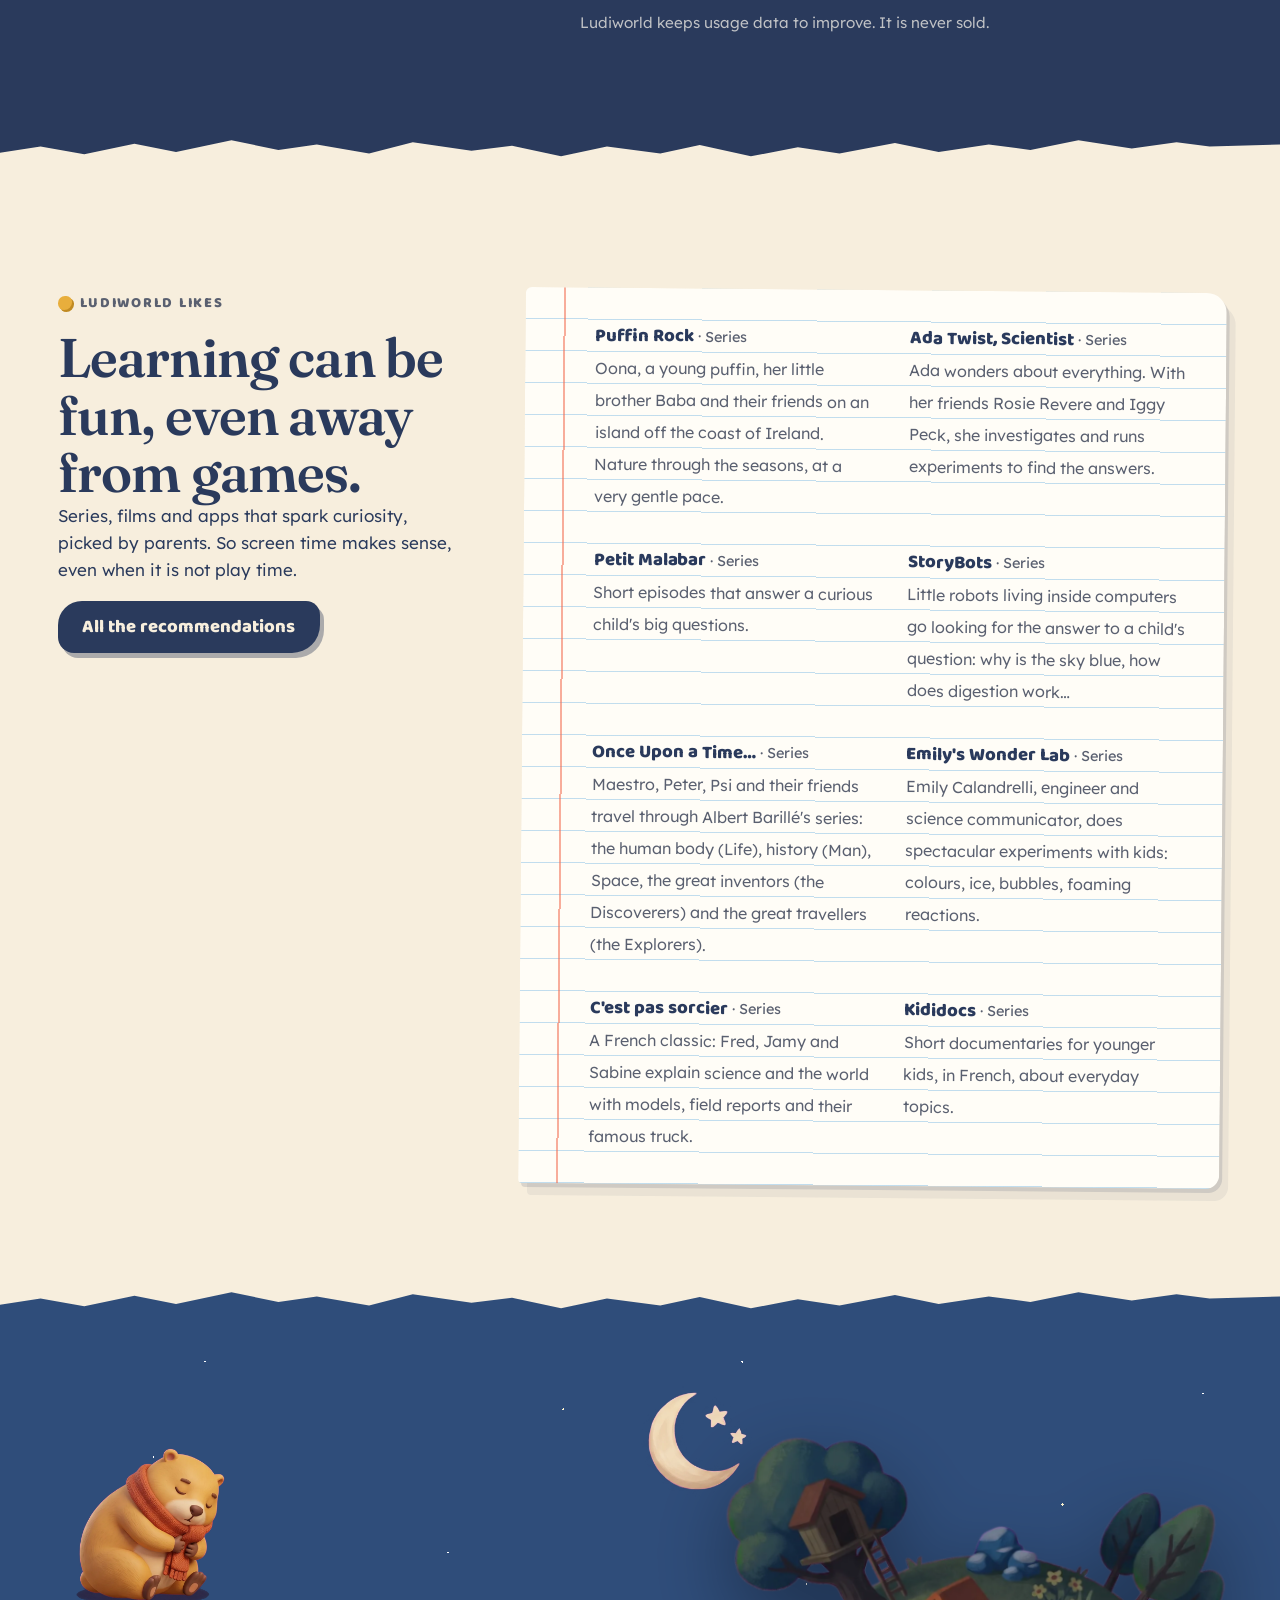
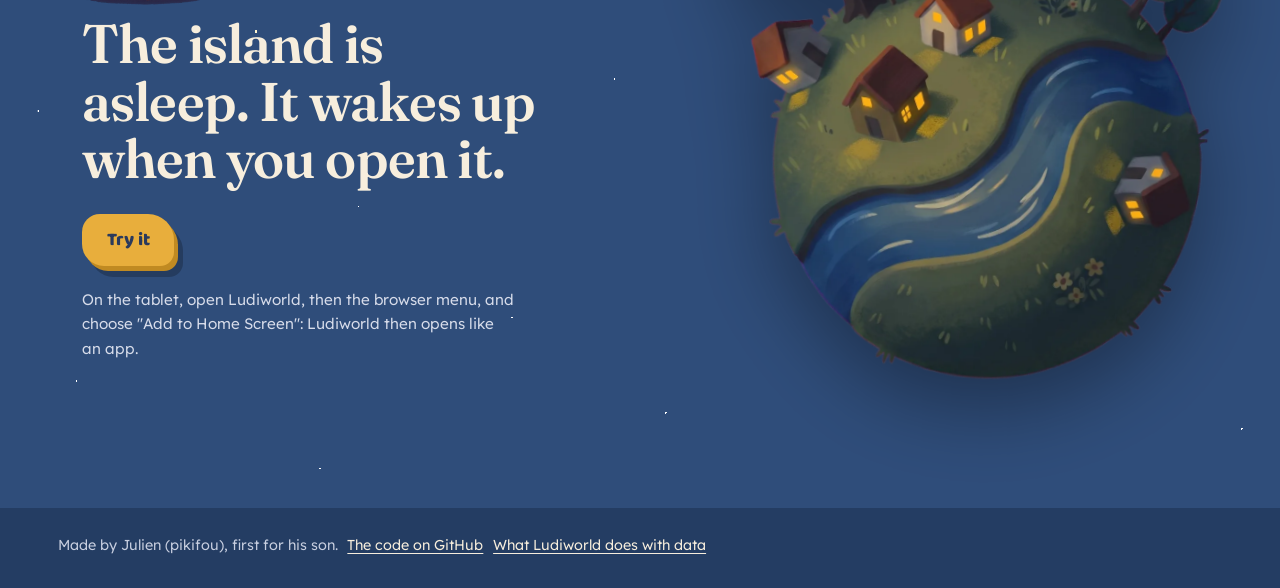
==== commit f2659fa7: "Icônes de l'appli refaites (marmotte sur l'orange de la barre) et haut d'écran orange sur les pages " ====
--- a/docs/index.html
+++ b/docs/index.html
@@ -7,7 +7,7 @@
   <script src="site/demenager.js"></script>
   <script src="site/aiguillage.js"></script>
   <meta name="description" content="De petits jeux faits par des parents, sans pub, sans achat, sans pièges. Vous choisissez, votre enfant joue, le soleil dit quand on s'arrête.">
-  <meta name="theme-color" content="#16204a">
+  <meta name="theme-color" content="#a94f24">
   <link rel="icon" href="icons/marmotte-192.png">
   <link rel="apple-touch-icon" href="icons/marmotte-180.png">
   <link rel="preload" href="fonts/fraunces.woff2" as="font" type="font/woff2" crossorigin>
--- a/docs/site/barre.css
+++ b/docs/site/barre.css
@@ -1,6 +1,6 @@
 /* Ludiworld : la barre du site (pages du site et haut du côté parent), puis la ligne des promesses. Les polices sont chargées par la page. */
 .lw-barre, .lw-promesses {
-  --lw-nuit: #c8622f; /* le canapé orange brûlé de l'image d'accueil (tour 66) */
+  --lw-nuit: #a94f24; /* le canapé orange brûlé de l'image d'accueil, foncé pour que le texte se lise (tour 68) */
   --lw-papier: #fbf7ee;
   --lw-soleil: #e8ae3c;
   --lw-soleil-fonce: #c08a22;
@@ -125,7 +125,7 @@
   position: relative; z-index: 19;
   display: flex; flex-wrap: wrap; justify-content: center; align-items: baseline; gap: 2px 10px;
   padding: 5px clamp(16px, 4.5vw, 64px) 6px;
-  background: #a94f24; color: var(--lw-doux); text-decoration: none; text-align: center;
+  background: #86391a; color: var(--lw-doux); text-decoration: none; text-align: center;
   font: 500 .84rem/1.3 "Lexend", "Segoe UI", sans-serif; letter-spacing: .01em;
   border-top: 1px solid rgba(255, 255, 255, .08);
 }
